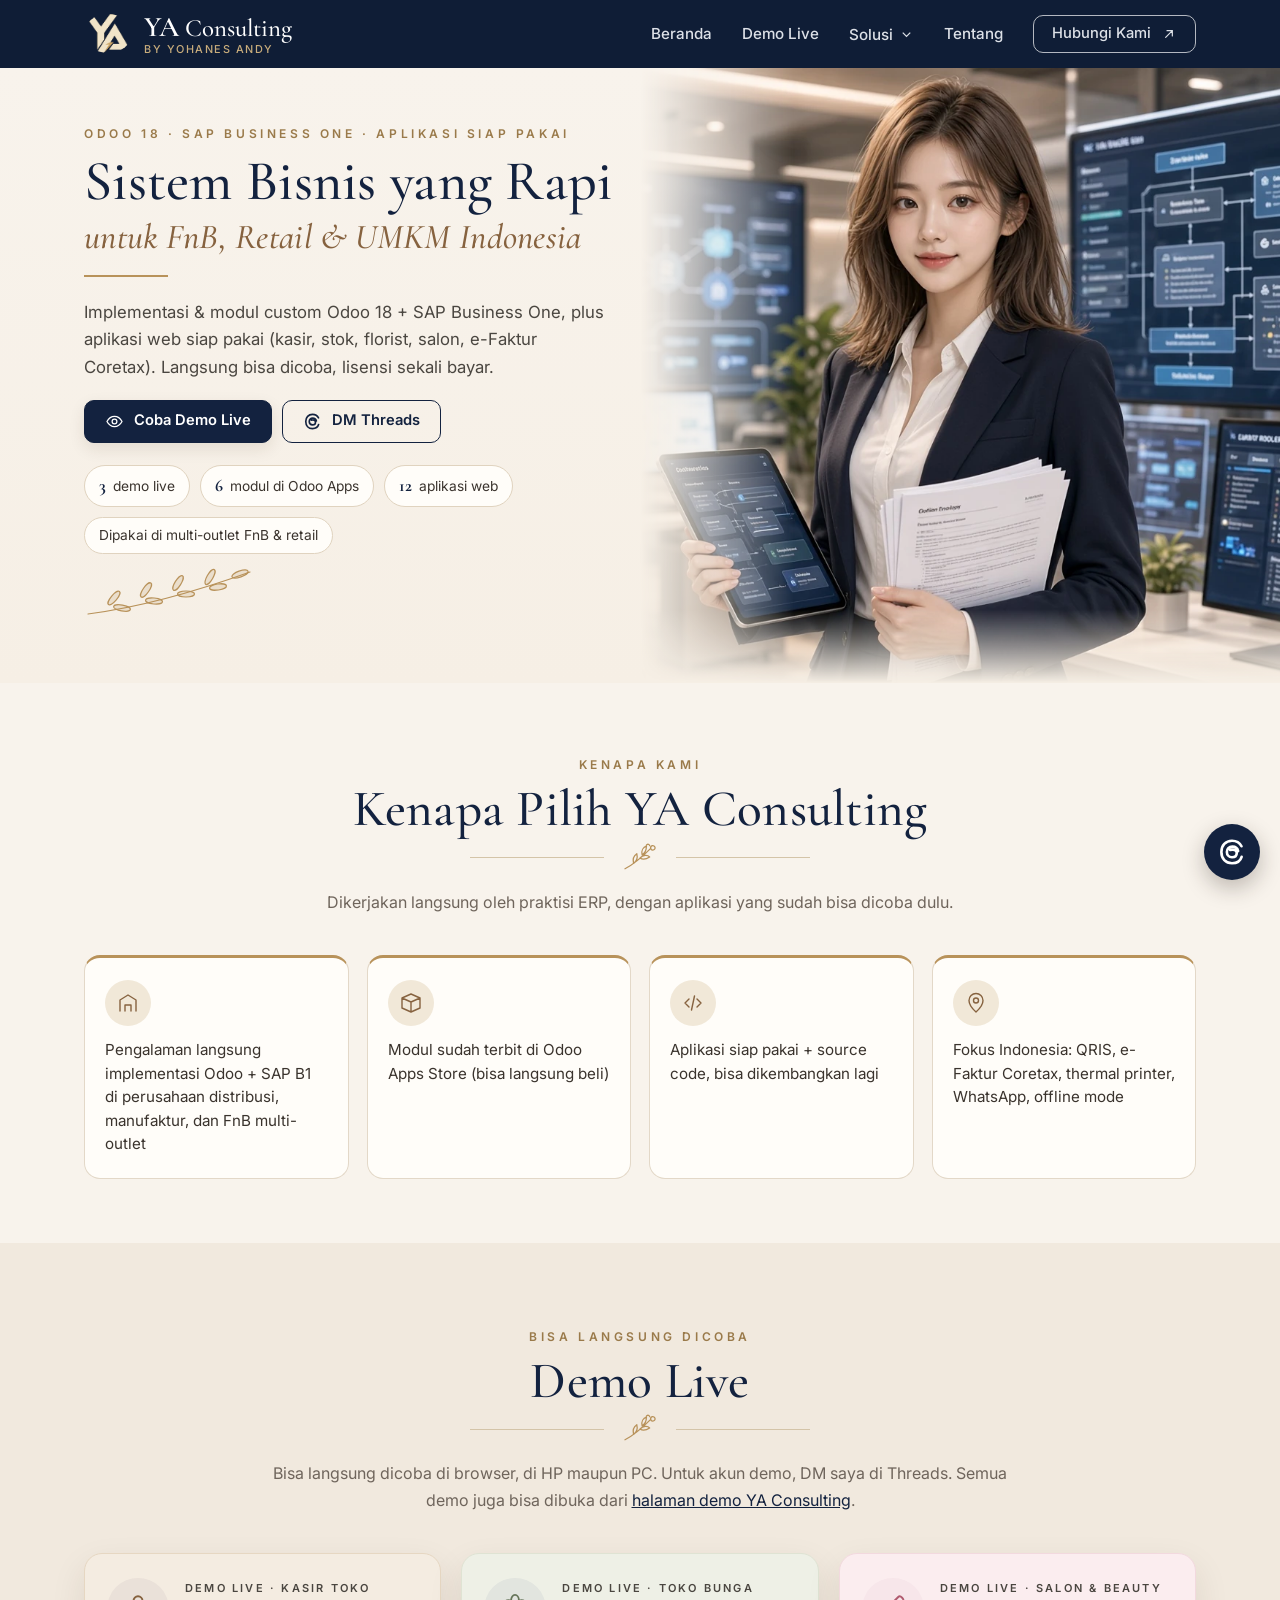
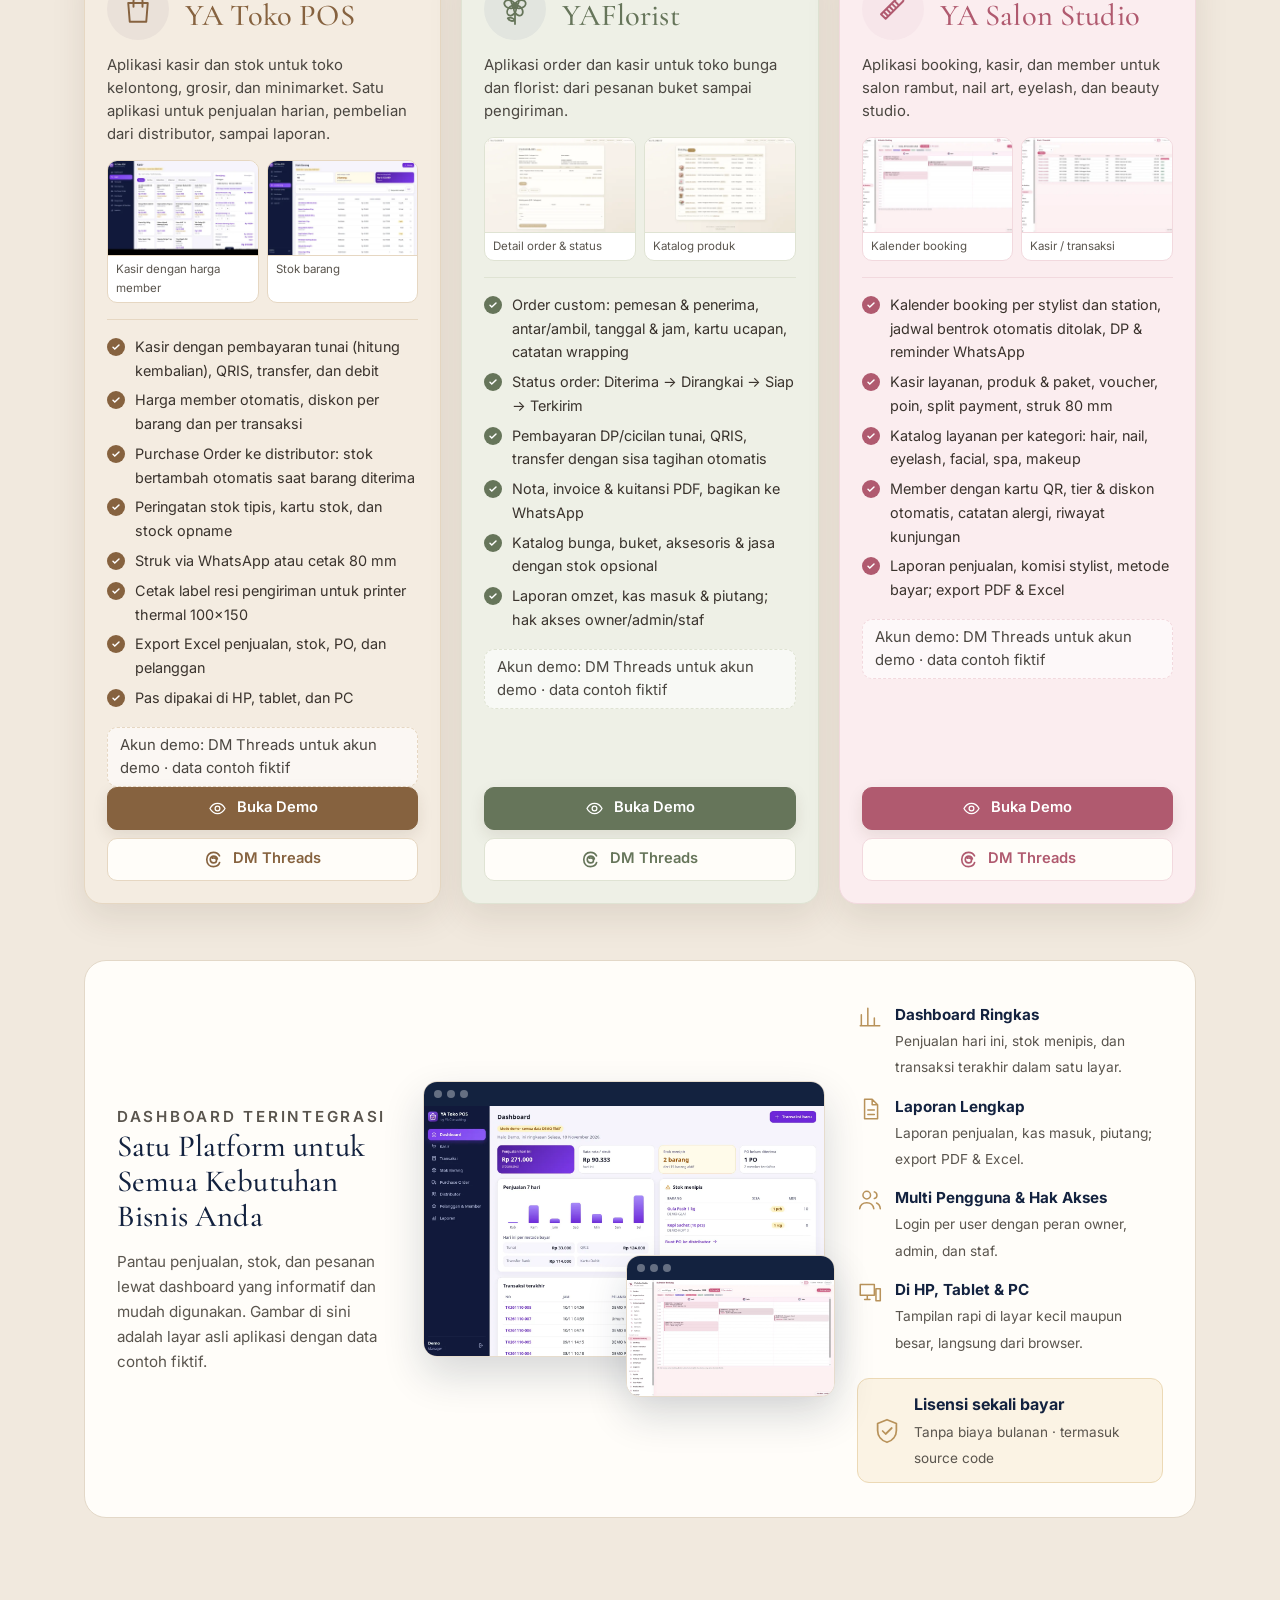
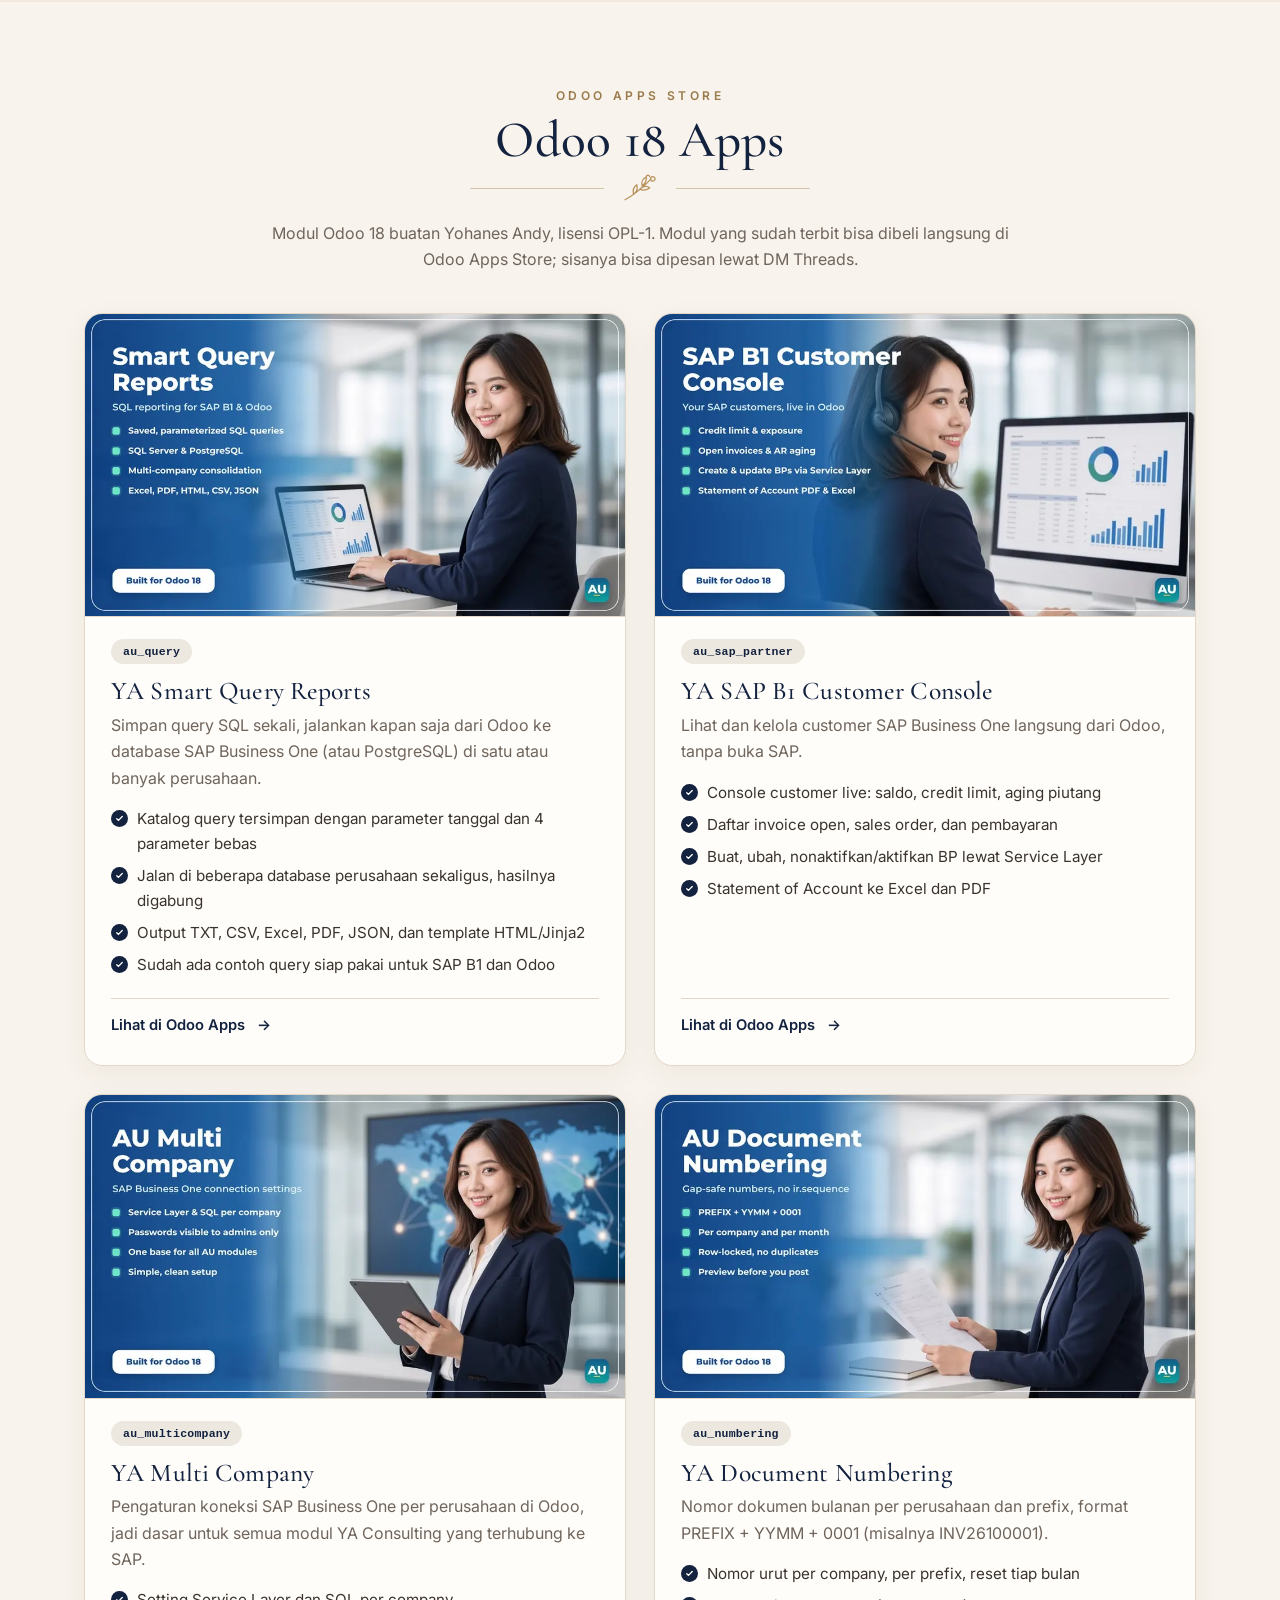
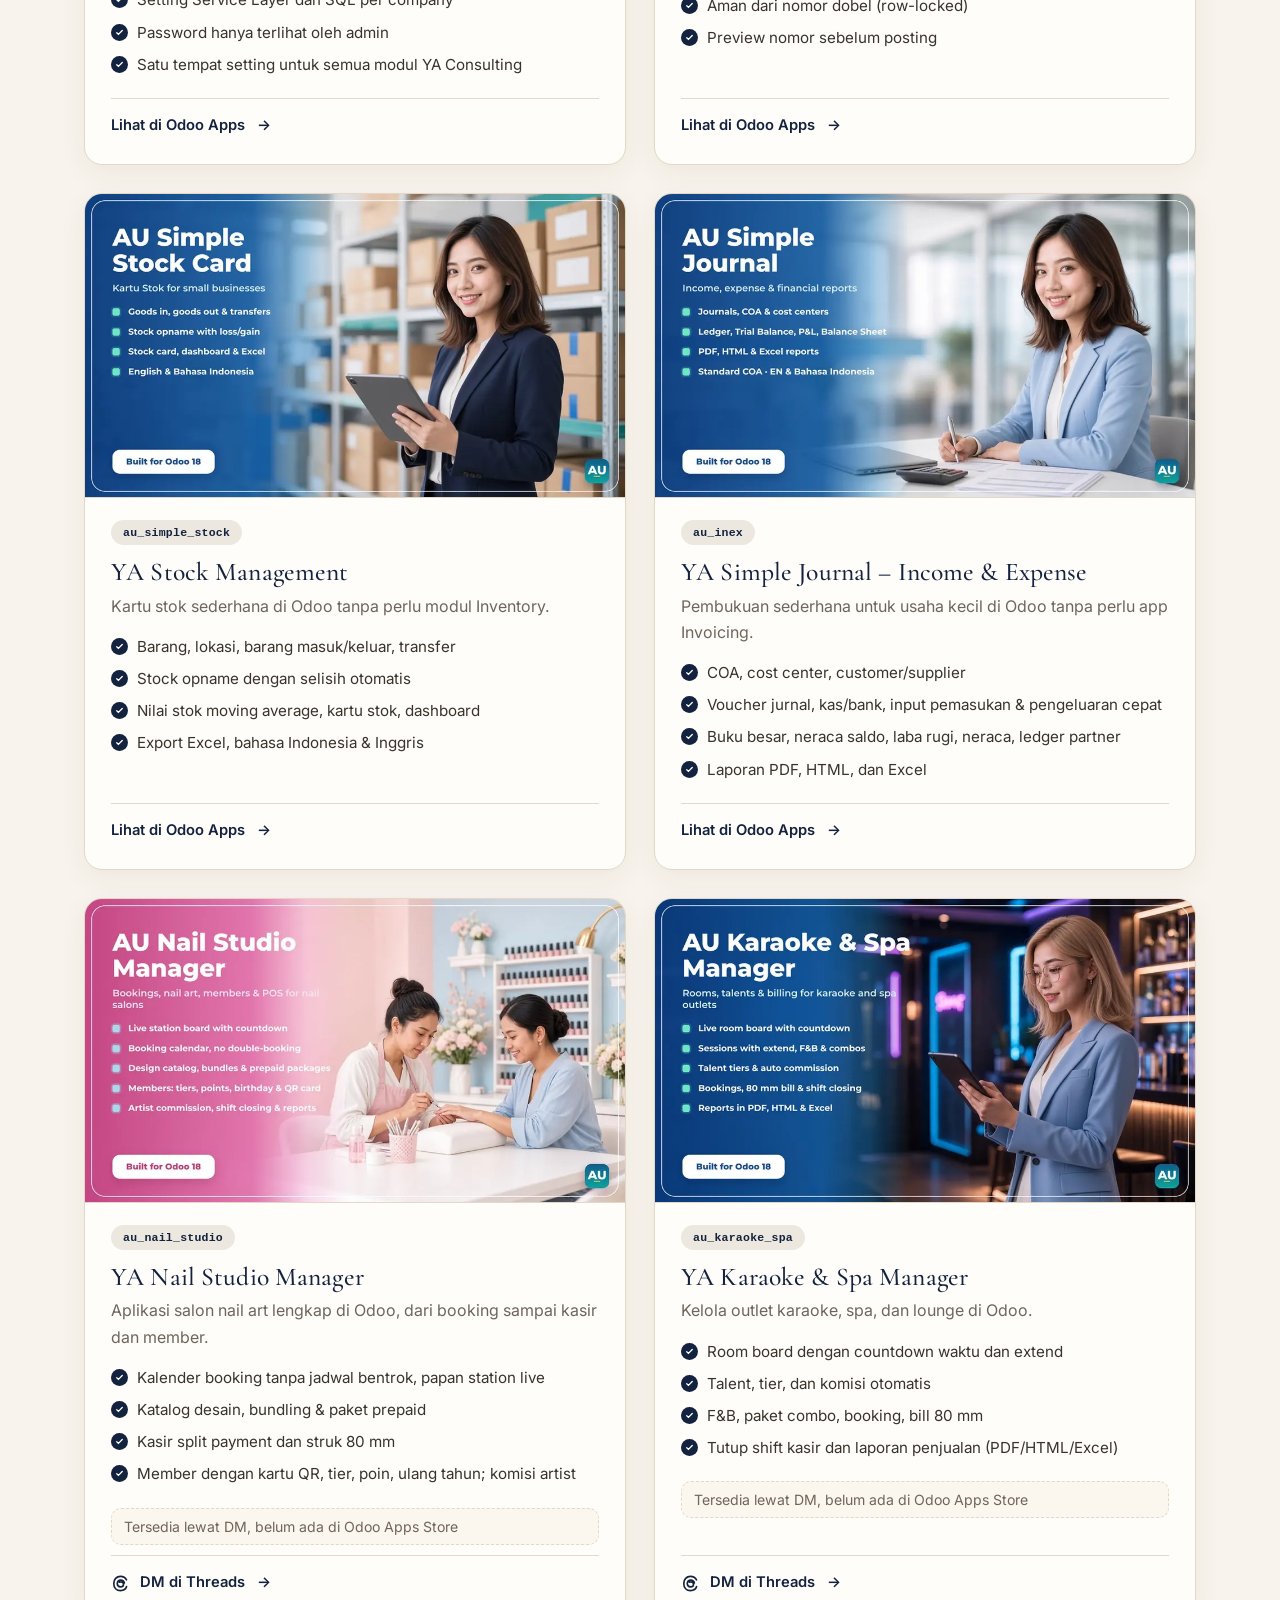
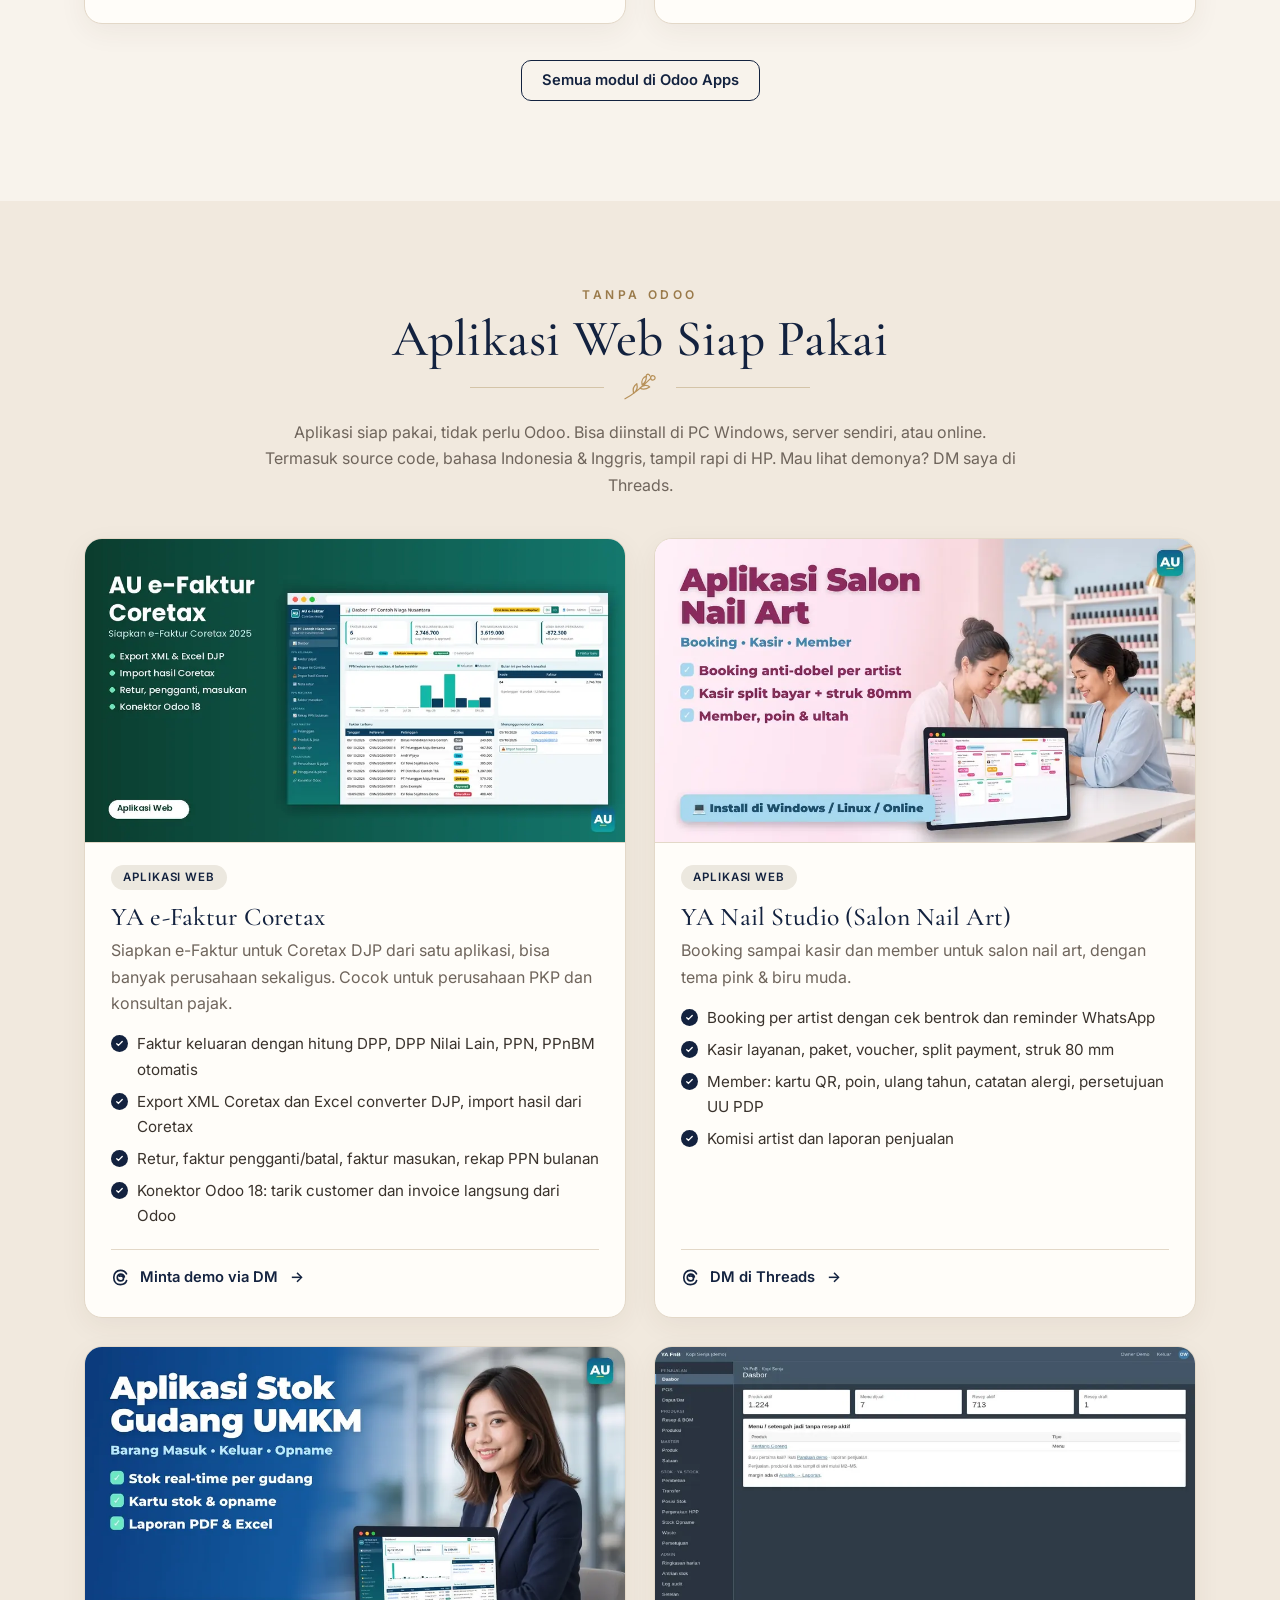
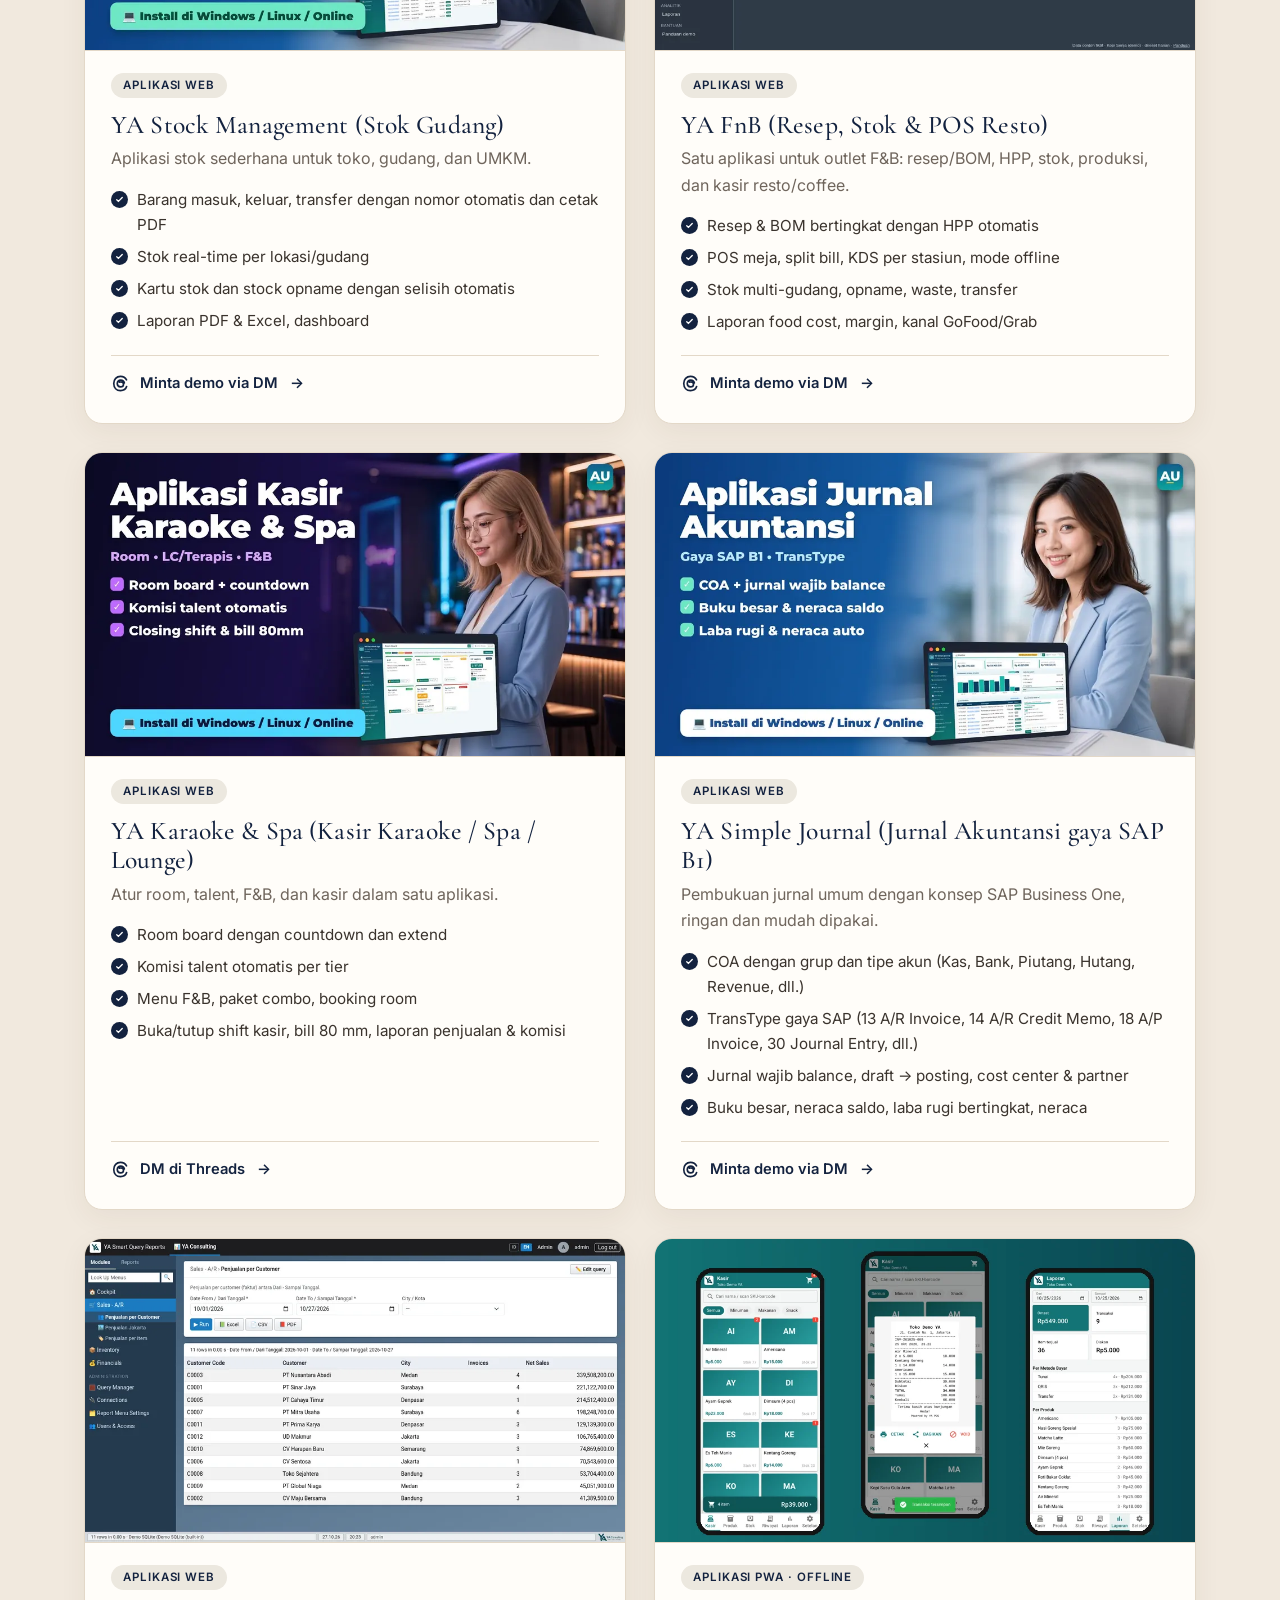
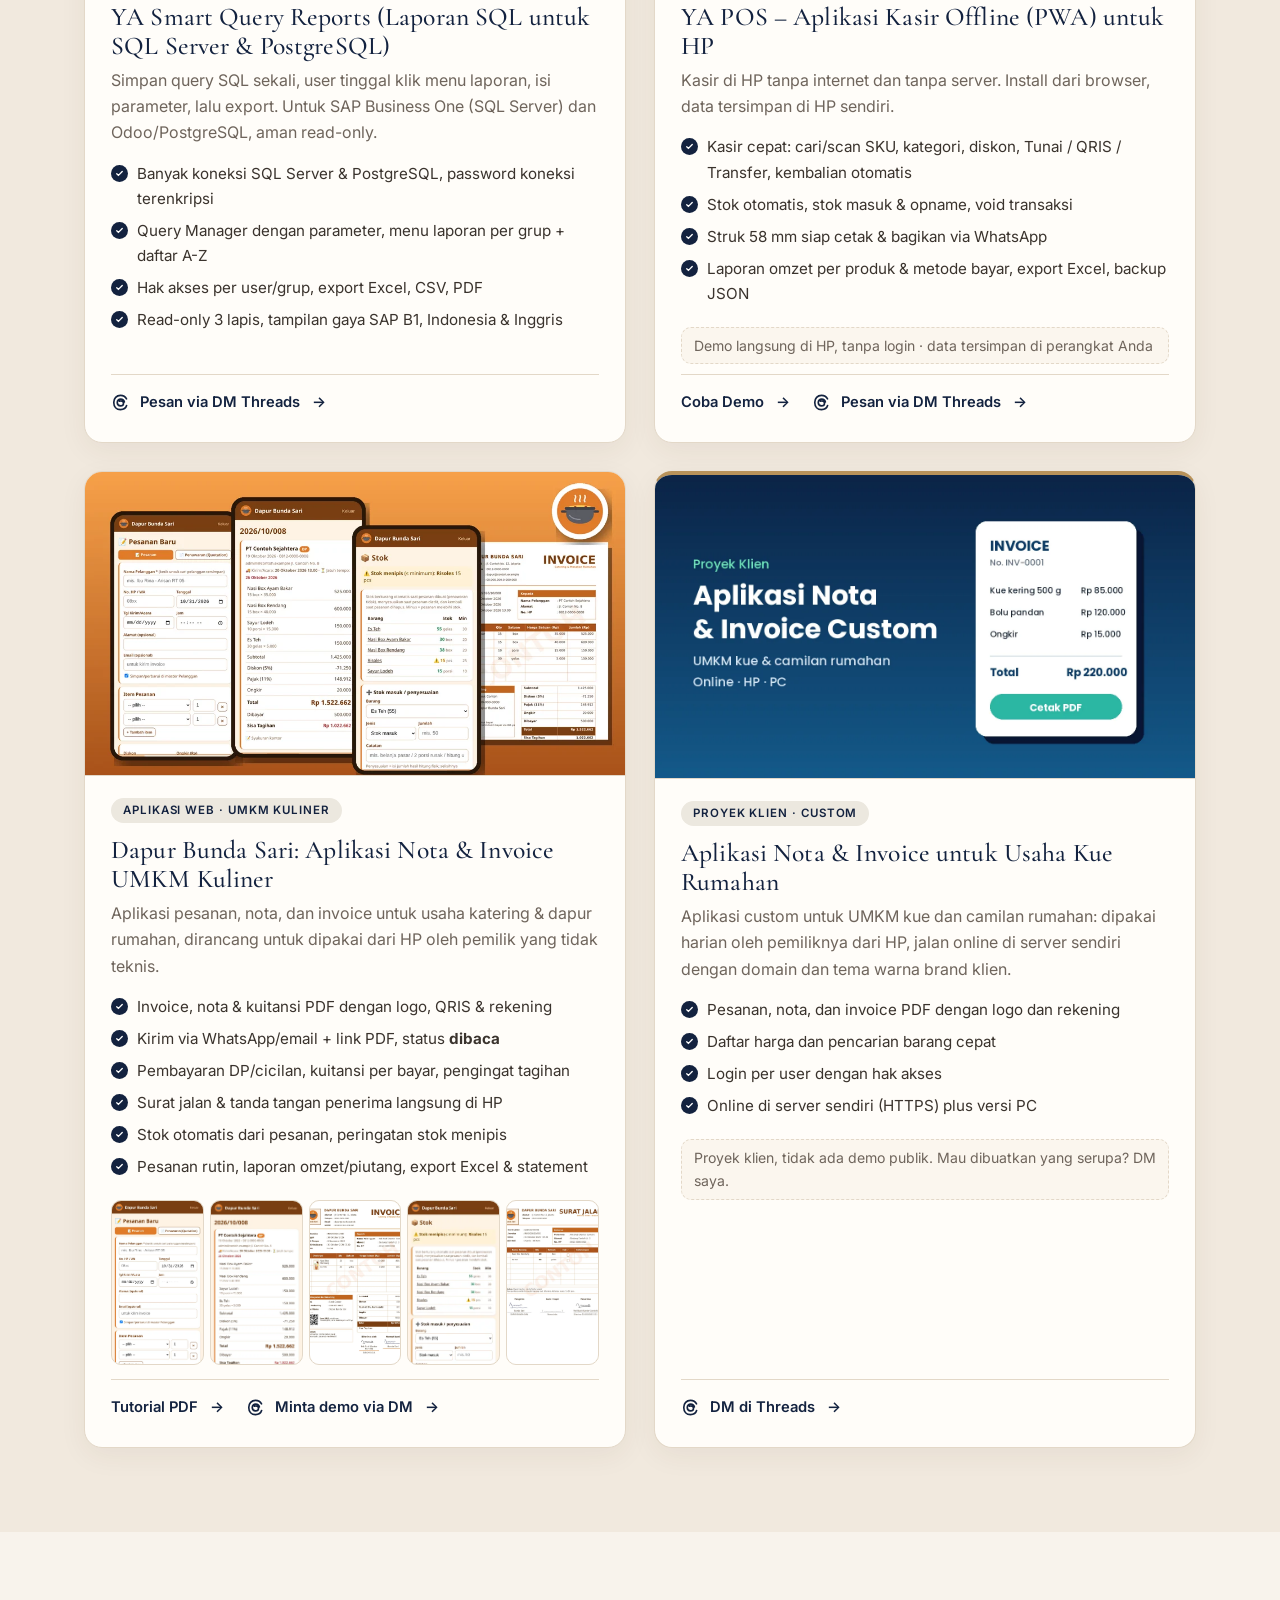
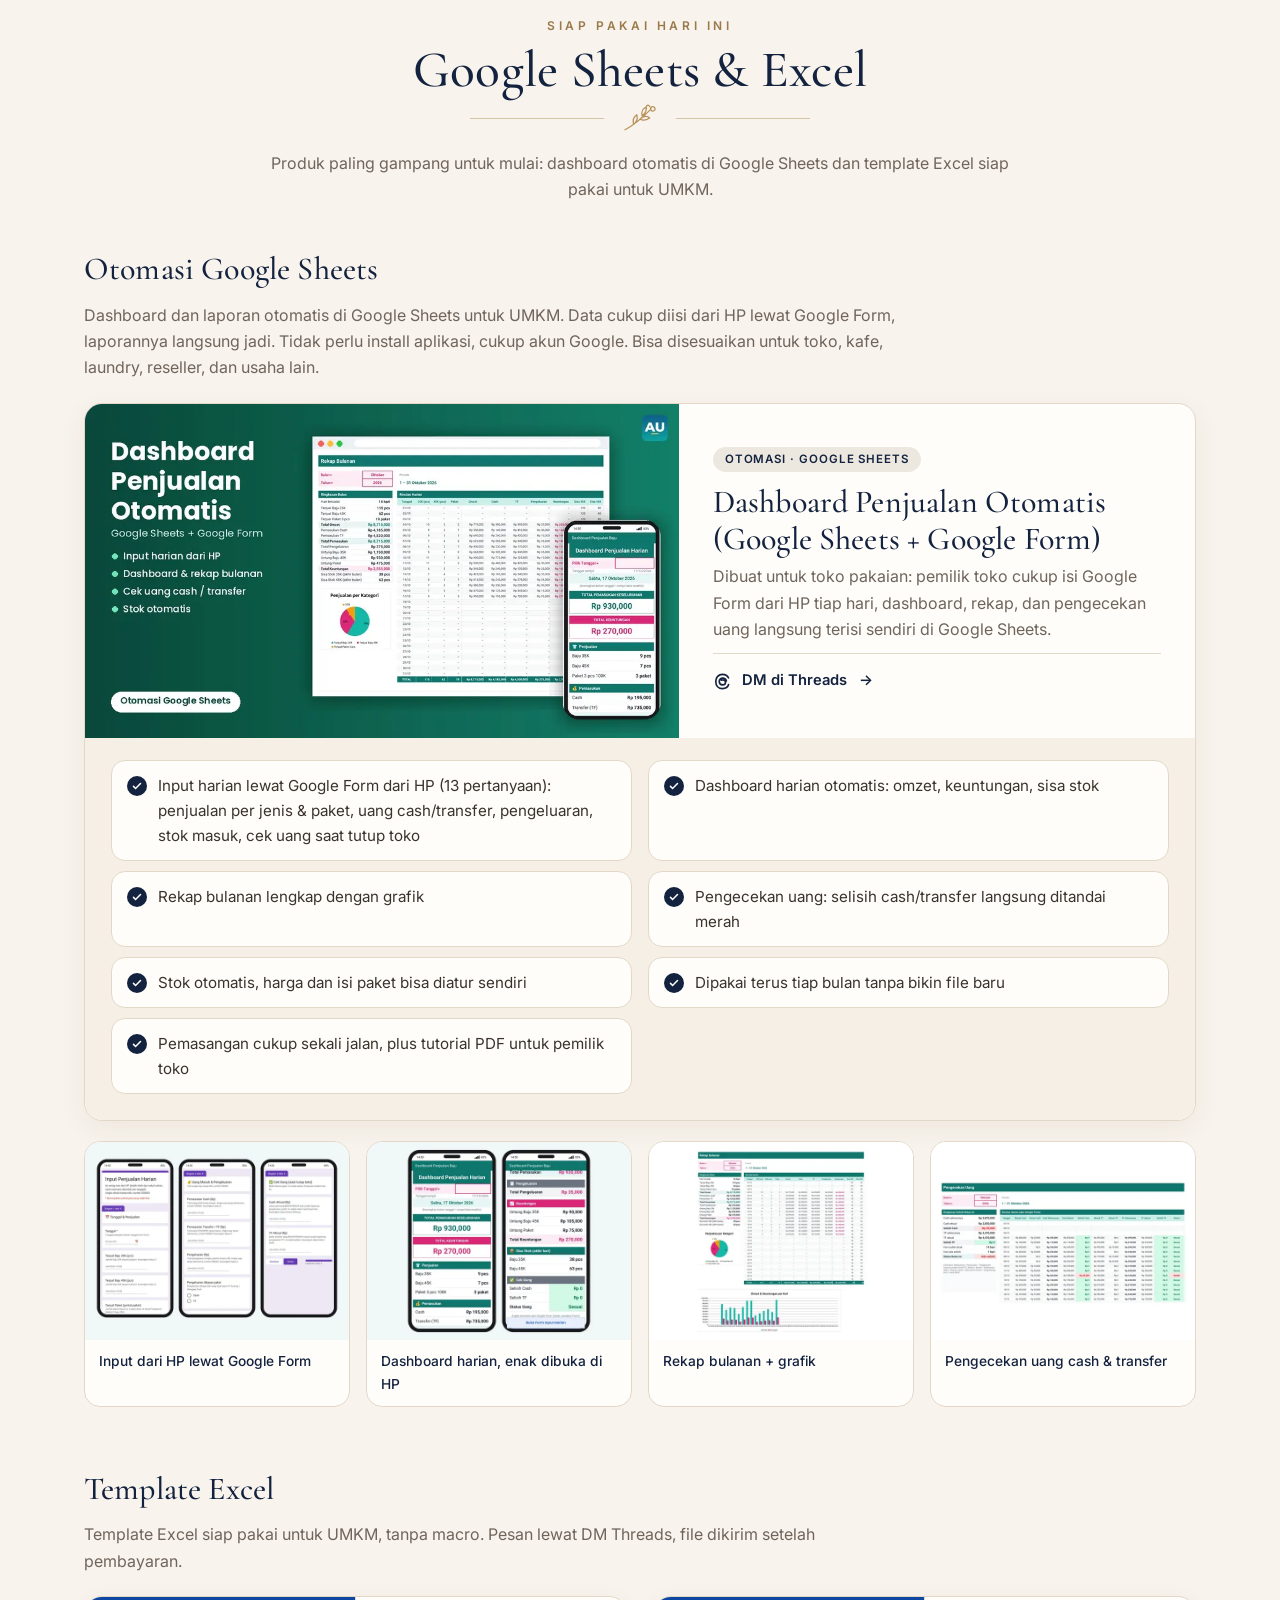
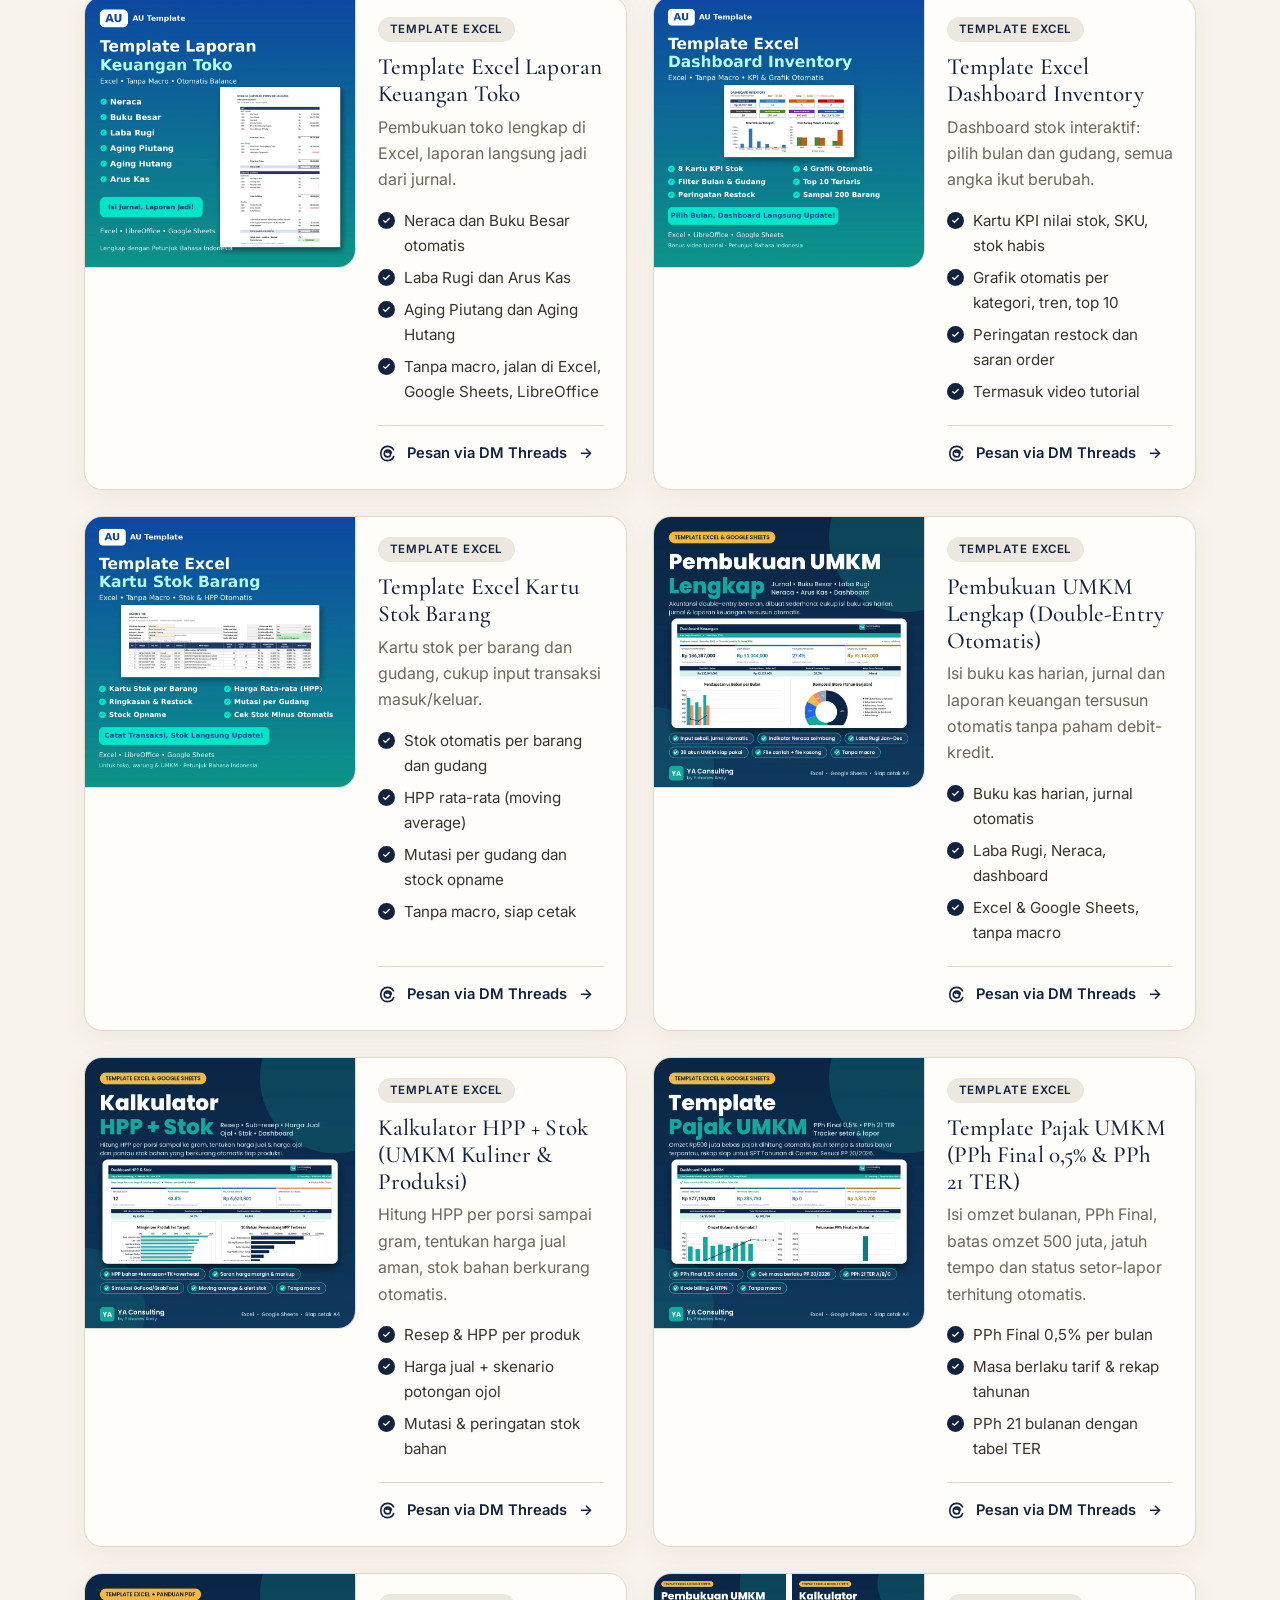
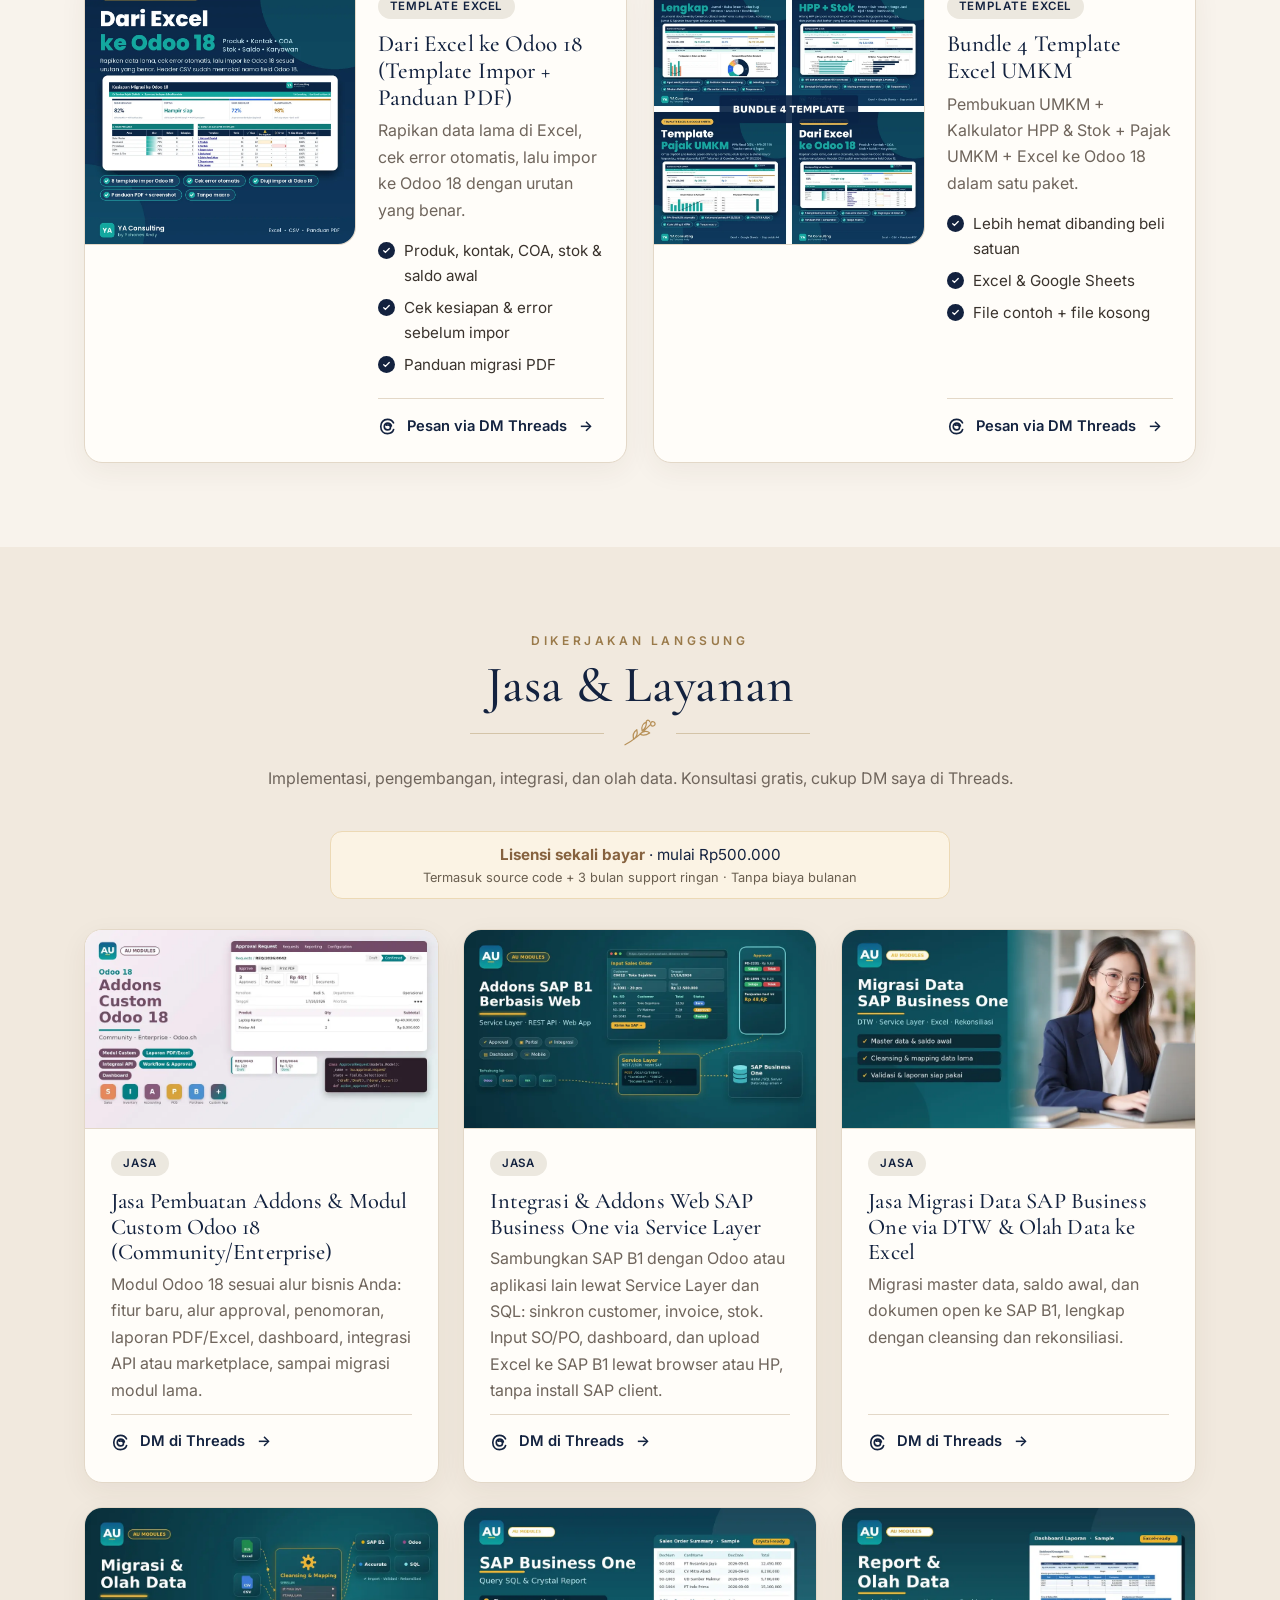
==== index.html @ 3d315ac7 "Hero: new Ara navy office photo; bump site.css/image cache version (Andy t725u)" ====
<!doctype html>
<html lang="id">
<head>
<meta charset="utf-8">
<meta name="viewport" content="width=device-width, initial-scale=1">
<title>Yohanes Andy — Odoo 18 &amp; SAP Business One | YA Consulting</title>
<meta name="description" content="Developer Odoo 18 + SAP B1 di Indonesia. Modul siap pakai di Odoo Apps, aplikasi kasir florist salon toko, e-Faktur Coretax, integrasi multi-outlet FnB.">
<meta name="theme-color" content="#0f1d36">
<link rel="canonical" href="https://yasoftware.trade/">
<link rel="icon" href="favicon.ico" sizes="any">
<link rel="icon" type="image/png" sizes="32x32" href="img/favicon-32.png">
<link rel="apple-touch-icon" href="img/apple-touch-icon.png">
<meta property="og:type" content="website">
<meta property="og:site_name" content="YA Consulting · by Yohanes Andy">
<meta property="og:locale" content="id_ID">
<meta property="og:title" content="Yohanes Andy — Odoo 18 &amp; SAP Business One | YA Consulting">
<meta property="og:description" content="Developer Odoo 18 + SAP B1 di Indonesia. Modul siap pakai di Odoo Apps, aplikasi kasir florist salon toko, e-Faktur Coretax, integrasi multi-outlet FnB.">
<meta property="og:url" content="https://yasoftware.trade/">
<meta property="og:image" content="https://yasoftware.trade/img/og.jpg">
<meta property="og:image:width" content="1200"><meta property="og:image:height" content="630">
<meta name="twitter:card" content="summary_large_image">
<meta name="twitter:image" content="https://yasoftware.trade/img/og.jpg">
<script type="application/ld+json">{"@context": "https://schema.org", "@type": "Organization", "name": "YA Consulting", "alternateName": "YA Consulting by Yohanes Andy", "url": "https://yasoftware.trade/", "logo": "https://yasoftware.trade/img/ya_logo.png", "image": "https://yasoftware.trade/img/og.jpg", "description": "Developer Odoo 18 + SAP B1 di Indonesia. Modul siap pakai di Odoo Apps, aplikasi kasir florist salon toko, e-Faktur Coretax, integrasi multi-outlet FnB.", "founder": {"@type": "Person", "name": "Yohanes Andy"}, "areaServed": {"@type": "Country", "name": "Indonesia"}, "knowsAbout": ["Odoo 18", "SAP Business One", "e-Faktur Coretax", "Aplikasi kasir"], "sameAs": ["https://www.threads.com/@yohanesandy.erp", "https://apps.odoo.com/apps/modules/browse?author=Andy%20Utomo&series=18.0"]}</script>
<link rel="preconnect" href="https://fonts.googleapis.com"><link rel="preconnect" href="https://fonts.gstatic.com" crossorigin>
<link href="https://fonts.googleapis.com/css2?family=Cormorant+Garamond:ital,wght@0,500;0,600;1,500&family=Inter:wght@400;500;600&display=swap" rel="stylesheet">
<link rel="stylesheet" href="site.css?v=20261111c">
</head>
<body class="t-navy">
<header class="nav" id="top"><div class="wrap navin">
<a class="brand" href="#top" aria-label="YA Consulting by Yohanes Andy"><img class="bmark" src="img/ya_mark_light.png?v=20261111c" srcset="img/ya_mark_light@2x.png?v=20261111c 2x" width="48" height="39" alt=""><span class="btext"><span class="bname"><b>YA</b> Consulting</span><small>by Yohanes Andy</small></span></a>
<button class="burger" aria-label="Menu" aria-expanded="false" onclick="var n=document.querySelector('.links');var o=n.classList.toggle('open');this.setAttribute('aria-expanded',o)"><span></span><span></span><span></span></button>
<nav class="links" onclick="if(event.target.tagName==='A'){this.classList.remove('open')}">
<a href="#top">Beranda</a><a href="#demo">Demo Live</a>
<div class="dd"><button class="ddbtn" type="button" aria-haspopup="true">Solusi <svg viewBox="0 0 24 24" fill="none" stroke="currentColor" stroke-width="2" aria-hidden="true"><path d="M6 9l6 6 6-6"/></svg></button><div class="ddmenu"><a href="#odoo">Odoo 18 Apps</a><a href="#aplikasi">Aplikasi Web</a><a href="#sheets">Google Sheets &amp; Excel</a><a href="#layanan">Jasa &amp; Layanan</a></div></div>
<a href="#tentang">Tentang</a>
<a class="btn btn-sm" href="#kontak">Hubungi Kami <svg viewBox="0 0 24 24" fill="none" stroke="currentColor" stroke-width="1.8" stroke-linecap="round" aria-hidden="true"><path d="M7 17 17 7 M9 7h8v8"/></svg></a></nav></div></header>
<main>
<section class="hero"><div class="wrap herogrid">
<div class="htxt"><p class="eyebrow">Odoo 18 · SAP Business One · Aplikasi Siap Pakai</p>
<h1>Sistem Bisnis yang Rapi<span>untuk FnB, Retail &amp; UMKM Indonesia</span></h1><span class="goldrule"></span>
<p class="lead">Implementasi &amp; modul custom Odoo 18 + SAP Business One, plus aplikasi web siap pakai (kasir, stok, florist, salon, e-Faktur Coretax). Langsung bisa dicoba, lisensi sekali bayar.</p>
<div class="btns hbtns"><a class="btn btn-navy" href="#demo"><svg viewBox="0 0 24 24" fill="none" stroke="currentColor" stroke-width="1.6" stroke-linecap="round" stroke-linejoin="round" aria-hidden="true"><path d="M2.5 12S6 5.5 12 5.5 21.5 12 21.5 12 18 18.5 12 18.5 2.5 12 2.5 12z M12 9a3 3 0 1 1 0 6 3 3 0 0 1 0-6z"/></svg>Coba Demo Live</a><a class="btn btn-outline" href="https://www.threads.com/@yohanesandy.erp" target="_blank" rel="noopener"><svg viewBox="0 0 24 24" aria-hidden="true" fill="none" stroke="currentColor" stroke-width="2.1" stroke-linecap="round"><path d="M16.9 11.3c-.5-2.4-2.2-3.6-4.6-3.6-2.8 0-4.4 1.9-4.4 4.3 0 2.3 1.6 4.2 4.1 4.2 2.3 0 3.8-1.4 3.8-3.4 0-2.5-2.5-3.1-5.3-2.5"/><path d="M19.6 7.4C18.2 4.6 15.5 3 12 3 6.9 3 3.5 6.6 3.5 12s3.4 9 8.5 9c3.8 0 6.8-1.9 7.7-5.1"/></svg>DM Threads</a></div>
<ul class="stats"><li><b>3</b> demo live</li><li><b>6</b> modul di Odoo Apps</li><li><b>12</b> aplikasi web</li><li>Dipakai di multi-outlet FnB &amp; retail</li></ul>
<svg class="leaf" viewBox="0 0 170 50" fill="none" stroke="currentColor" stroke-width="1.2" stroke-linecap="round" aria-hidden="true"><path d="M4 46C50 40 105 26 166 4"/><ellipse fill="currentColor" fill-opacity=".18" cx="30" cy="30" rx="8.5" ry="3" transform="rotate(-50 30 30)"/><ellipse fill="currentColor" fill-opacity=".18" cx="38" cy="40" rx="8.5" ry="3" transform="rotate(10 38 40)"/><ellipse fill="currentColor" fill-opacity=".18" cx="62" cy="22" rx="8.5" ry="3" transform="rotate(-55 62 22)"/><ellipse fill="currentColor" fill-opacity=".18" cx="70" cy="33" rx="8.5" ry="3" transform="rotate(5 70 33)"/><ellipse fill="currentColor" fill-opacity=".18" cx="94" cy="15" rx="8.5" ry="3" transform="rotate(-58 94 15)"/><ellipse fill="currentColor" fill-opacity=".18" cx="102" cy="26" rx="8.5" ry="3" transform="rotate(0 102 26)"/><ellipse fill="currentColor" fill-opacity=".18" cx="126" cy="9" rx="8.5" ry="3" transform="rotate(-60 126 9)"/><ellipse fill="currentColor" fill-opacity=".18" cx="134" cy="19" rx="8.5" ry="3" transform="rotate(-8 134 19)"/><ellipse fill="currentColor" fill-opacity=".18" cx="156" cy="6" rx="8.5" ry="3" transform="rotate(-20 156 6)"/></svg></div>
<div class="hphoto"><img src="img/hero_ara_navy.webp?v=20261111c" width="1042" height="842" fetchpriority="high" alt="Ara berblazer navy memegang tablet dan dokumen, dengan layar dashboard di kantor"></div>
</div></section>
<section id="kenapa" class="sec why2"><div class="wrap"><header class="shead"><p class="eyebrow">Kenapa Kami</p><h2>Kenapa Pilih YA Consulting</h2><div class="divider" aria-hidden="true"><svg viewBox="0 0 40 28" fill="none" stroke="currentColor" stroke-width="1.2" stroke-linecap="round" stroke-linejoin="round"><path d="M6 24C14 20 22 13 30 5 M14 19c-1-4 0-7 3-9 1 4 0 7-3 9z M20 14c3-3 7-3 9-1-3 2-6 3-9 1z M22 11c-1-4 1-7 4-8 0 4-1 6-4 8z M30 5a2 2 0 1 1 4-1 2 2 0 0 1-4 1z M26 3.5a1.6 1.6 0 1 1 3-1"/></svg></div><p class="intro">Dikerjakan langsung oleh praktisi ERP, dengan aplikasi yang sudah bisa dicoba dulu.</p></header><ul class="wgrid"><li><span class="wicon"><svg viewBox="0 0 24 24" fill="none" stroke="currentColor" stroke-width="1.4" stroke-linecap="round" stroke-linejoin="round" aria-hidden="true"><path d="M4 20V9l8-5 8 5v11 M9 20v-6h6v6"/></svg></span><p>Pengalaman langsung implementasi Odoo + SAP B1 di perusahaan distribusi, manufaktur, dan FnB multi-outlet</p></li><li><span class="wicon"><svg viewBox="0 0 24 24" fill="none" stroke="currentColor" stroke-width="1.4" stroke-linecap="round" stroke-linejoin="round" aria-hidden="true"><path d="M3 7l9-4 9 4-9 4z M3 7v10l9 4 9-4V7 M12 11v10"/></svg></span><p>Modul sudah terbit di Odoo Apps Store (bisa langsung beli)</p></li><li><span class="wicon"><svg viewBox="0 0 24 24" fill="none" stroke="currentColor" stroke-width="1.4" stroke-linecap="round" stroke-linejoin="round" aria-hidden="true"><path d="M8 8l-4 4 4 4 M16 8l4 4-4 4 M13.5 5l-3 14"/></svg></span><p>Aplikasi siap pakai + source code, bisa dikembangkan lagi</p></li><li><span class="wicon"><svg viewBox="0 0 24 24" fill="none" stroke="currentColor" stroke-width="1.4" stroke-linecap="round" stroke-linejoin="round" aria-hidden="true"><path d="M12 21s-7-6.2-7-11.5A7 7 0 0 1 19 9.5C19 14.8 12 21 12 21z M12 12a2.5 2.5 0 1 0 0-5 2.5 2.5 0 0 0 0 5z"/></svg></span><p>Fokus Indonesia: QRIS, e-Faktur Coretax, thermal printer, WhatsApp, offline mode</p></li></ul></div></section>
<section id="demo" class="sec alt"><div class="wrap"><header class="shead"><p class="eyebrow">Bisa Langsung Dicoba</p><h2>Demo Live</h2><div class="divider" aria-hidden="true"><svg viewBox="0 0 40 28" fill="none" stroke="currentColor" stroke-width="1.2" stroke-linecap="round" stroke-linejoin="round"><path d="M6 24C14 20 22 13 30 5 M14 19c-1-4 0-7 3-9 1 4 0 7-3 9z M20 14c3-3 7-3 9-1-3 2-6 3-9 1z M22 11c-1-4 1-7 4-8 0 4-1 6-4 8z M30 5a2 2 0 1 1 4-1 2 2 0 0 1-4 1z M26 3.5a1.6 1.6 0 1 1 3-1"/></svg></div><p class="intro">Bisa langsung dicoba di browser, di HP maupun PC. Untuk akun demo, DM saya di Threads. Semua demo juga bisa dibuka dari <a href="https://scrnod.pythonanywhere.com/" target="_blank" rel="noopener">halaman demo YA Consulting</a>.</p></header>
<div class="sols"><article class="sol toko" id="d-toko"><div class="solhead"><span class="sbadge"><svg viewBox="0 0 24 24" fill="none" stroke="currentColor" stroke-width="1.3" stroke-linecap="round" stroke-linejoin="round"><path d="M5.5 8h13l-1 12.5h-11z M9 10.5V6.5a3 3 0 0 1 6 0v4"/></svg></span><div><p class="kicker">Demo Live · Kasir Toko</p><h3>YA Toko POS</h3></div></div><p class="sdesc">Aplikasi kasir dan stok untuk toko kelontong, grosir, dan minimarket. Satu aplikasi untuk penjualan harian, pembelian dari distributor, sampai laporan.</p>
<div class="sshots"><a href="img/toko_kasir.webp" target="_blank" rel="noopener"><img src="img/toko_kasir_t.webp" width="640" height="400" loading="lazy" alt="YA Toko POS: Kasir dengan harga member (data demo)"><span>Kasir dengan harga member</span></a><a href="img/toko_stok.webp" target="_blank" rel="noopener"><img src="img/toko_stok_t.webp" width="640" height="400" loading="lazy" alt="YA Toko POS: Stok barang (data demo)"><span>Stok barang</span></a></div><span class="solrule"></span><ul class="tick"><li>Kasir dengan pembayaran tunai (hitung kembalian), QRIS, transfer, dan debit</li><li>Harga member otomatis, diskon per barang dan per transaksi</li><li>Purchase Order ke distributor: stok bertambah otomatis saat barang diterima</li><li>Peringatan stok tipis, kartu stok, dan stock opname</li><li>Struk via WhatsApp atau cetak 80 mm</li><li>Cetak label resi pengiriman untuk printer thermal 100×150</li><li>Export Excel penjualan, stok, PO, dan pelanggan</li><li>Pas dipakai di HP, tablet, dan PC</li></ul><p class="demo">Akun demo: DM Threads untuk akun demo · data contoh fiktif</p>
<div class="sbtns"><a class="btn btn-demo" href="https://scrnod.pythonanywhere.com/toko/" target="_blank" rel="noopener"><svg viewBox="0 0 24 24" fill="none" stroke="currentColor" stroke-width="1.6" stroke-linecap="round" stroke-linejoin="round" aria-hidden="true"><path d="M2.5 12S6 5.5 12 5.5 21.5 12 21.5 12 18 18.5 12 18.5 2.5 12 2.5 12z M12 9a3 3 0 1 1 0 6 3 3 0 0 1 0-6z"/></svg>Buka Demo</a><a class="btn btn-th" href="https://www.threads.com/@yohanesandy.erp" target="_blank" rel="noopener"><svg viewBox="0 0 24 24" aria-hidden="true" fill="none" stroke="currentColor" stroke-width="2.1" stroke-linecap="round"><path d="M16.9 11.3c-.5-2.4-2.2-3.6-4.6-3.6-2.8 0-4.4 1.9-4.4 4.3 0 2.3 1.6 4.2 4.1 4.2 2.3 0 3.8-1.4 3.8-3.4 0-2.5-2.5-3.1-5.3-2.5"/><path d="M19.6 7.4C18.2 4.6 15.5 3 12 3 6.9 3 3.5 6.6 3.5 12s3.4 9 8.5 9c3.8 0 6.8-1.9 7.7-5.1"/></svg>DM Threads</a></div></article><article class="sol florist" id="d-florist"><div class="solhead"><span class="sbadge"><svg viewBox="0 0 24 24" fill="none" stroke="currentColor" stroke-width="1.2" stroke-linecap="round" stroke-linejoin="round"><ellipse cx="12" cy="6.2" rx="2.6" ry="3.6" transform="rotate(0 12 10)"/><ellipse cx="12" cy="6.2" rx="2.6" ry="3.6" transform="rotate(72 12 10)"/><ellipse cx="12" cy="6.2" rx="2.6" ry="3.6" transform="rotate(144 12 10)"/><ellipse cx="12" cy="6.2" rx="2.6" ry="3.6" transform="rotate(216 12 10)"/><ellipse cx="12" cy="6.2" rx="2.6" ry="3.6" transform="rotate(288 12 10)"/><circle cx="12" cy="10" r="1.7"/><path d="M12 14.5V22 M12 19.5c-1.6-1.8-3.6-2-4.8-1.3 1 1.7 3 2.1 4.8 1.3z"/></svg></span><div><p class="kicker">Demo Live · Toko Bunga</p><h3>YAFlorist</h3></div></div><p class="sdesc">Aplikasi order dan kasir untuk toko bunga dan florist: dari pesanan buket sampai pengiriman.</p>
<div class="sshots"><a href="img/florist_order.webp" target="_blank" rel="noopener"><img src="img/florist_order_t.webp" width="640" height="400" loading="lazy" alt="YAFlorist: Detail order &amp; status (data demo)"><span>Detail order &amp; status</span></a><a href="img/florist_katalog.webp" target="_blank" rel="noopener"><img src="img/florist_katalog_t.webp" width="640" height="400" loading="lazy" alt="YAFlorist: Katalog produk (data demo)"><span>Katalog produk</span></a></div><span class="solrule"></span><ul class="tick"><li>Order custom: pemesan &amp; penerima, antar/ambil, tanggal &amp; jam, kartu ucapan, catatan wrapping</li><li>Status order: Diterima → Dirangkai → Siap → Terkirim</li><li>Pembayaran DP/cicilan tunai, QRIS, transfer dengan sisa tagihan otomatis</li><li>Nota, invoice &amp; kuitansi PDF, bagikan ke WhatsApp</li><li>Katalog bunga, buket, aksesoris &amp; jasa dengan stok opsional</li><li>Laporan omzet, kas masuk &amp; piutang; hak akses owner/admin/staf</li></ul><p class="demo">Akun demo: DM Threads untuk akun demo · data contoh fiktif</p>
<div class="sbtns"><a class="btn btn-demo" href="https://scrnod.pythonanywhere.com/florist/" target="_blank" rel="noopener"><svg viewBox="0 0 24 24" fill="none" stroke="currentColor" stroke-width="1.6" stroke-linecap="round" stroke-linejoin="round" aria-hidden="true"><path d="M2.5 12S6 5.5 12 5.5 21.5 12 21.5 12 18 18.5 12 18.5 2.5 12 2.5 12z M12 9a3 3 0 1 1 0 6 3 3 0 0 1 0-6z"/></svg>Buka Demo</a><a class="btn btn-th" href="https://www.threads.com/@yohanesandy.erp" target="_blank" rel="noopener"><svg viewBox="0 0 24 24" aria-hidden="true" fill="none" stroke="currentColor" stroke-width="2.1" stroke-linecap="round"><path d="M16.9 11.3c-.5-2.4-2.2-3.6-4.6-3.6-2.8 0-4.4 1.9-4.4 4.3 0 2.3 1.6 4.2 4.1 4.2 2.3 0 3.8-1.4 3.8-3.4 0-2.5-2.5-3.1-5.3-2.5"/><path d="M19.6 7.4C18.2 4.6 15.5 3 12 3 6.9 3 3.5 6.6 3.5 12s3.4 9 8.5 9c3.8 0 6.8-1.9 7.7-5.1"/></svg>DM Threads</a></div></article><article class="sol salon" id="d-salon"><div class="solhead"><span class="sbadge"><svg viewBox="0 0 24 24" fill="none" stroke="currentColor" stroke-width="1.3" stroke-linecap="round" stroke-linejoin="round"><path d="M4 15.5 15.5 4c1.4-1.4 4.5 1.6 3.1 3L7.1 18.5z M7.6 12l2.2 2.2 M9.4 10.2l2.2 2.2 M11.2 8.4l2.2 2.2 M13 6.6l2.2 2.2 M5.8 13.8 8 16"/></svg></span><div><p class="kicker">Demo Live · Salon &amp; Beauty</p><h3>YA Salon Studio</h3></div></div><p class="sdesc">Aplikasi booking, kasir, dan member untuk salon rambut, nail art, eyelash, dan beauty studio.</p>
<div class="sshots"><a href="img/salon_kalender.webp" target="_blank" rel="noopener"><img src="img/salon_kalender_t.webp" width="640" height="400" loading="lazy" alt="YA Salon Studio: Kalender booking (data demo)"><span>Kalender booking</span></a><a href="img/salon_kasir.webp" target="_blank" rel="noopener"><img src="img/salon_kasir_t.webp" width="640" height="400" loading="lazy" alt="YA Salon Studio: Kasir / transaksi (data demo)"><span>Kasir / transaksi</span></a></div><span class="solrule"></span><ul class="tick"><li>Kalender booking per stylist dan station, jadwal bentrok otomatis ditolak, DP &amp; reminder WhatsApp</li><li>Kasir layanan, produk &amp; paket, voucher, poin, split payment, struk 80 mm</li><li>Katalog layanan per kategori: hair, nail, eyelash, facial, spa, makeup</li><li>Member dengan kartu QR, tier &amp; diskon otomatis, catatan alergi, riwayat kunjungan</li><li>Laporan penjualan, komisi stylist, metode bayar; export PDF &amp; Excel</li></ul><p class="demo">Akun demo: DM Threads untuk akun demo · data contoh fiktif</p>
<div class="sbtns"><a class="btn btn-demo" href="https://scrnod.pythonanywhere.com/salon/" target="_blank" rel="noopener"><svg viewBox="0 0 24 24" fill="none" stroke="currentColor" stroke-width="1.6" stroke-linecap="round" stroke-linejoin="round" aria-hidden="true"><path d="M2.5 12S6 5.5 12 5.5 21.5 12 21.5 12 18 18.5 12 18.5 2.5 12 2.5 12z M12 9a3 3 0 1 1 0 6 3 3 0 0 1 0-6z"/></svg>Buka Demo</a><a class="btn btn-th" href="https://www.threads.com/@yohanesandy.erp" target="_blank" rel="noopener"><svg viewBox="0 0 24 24" aria-hidden="true" fill="none" stroke="currentColor" stroke-width="2.1" stroke-linecap="round"><path d="M16.9 11.3c-.5-2.4-2.2-3.6-4.6-3.6-2.8 0-4.4 1.9-4.4 4.3 0 2.3 1.6 4.2 4.1 4.2 2.3 0 3.8-1.4 3.8-3.4 0-2.5-2.5-3.1-5.3-2.5"/><path d="M19.6 7.4C18.2 4.6 15.5 3 12 3 6.9 3 3.5 6.6 3.5 12s3.4 9 8.5 9c3.8 0 6.8-1.9 7.7-5.1"/></svg>DM Threads</a></div></article></div>
<div class="fitur fgrid" id="fitur">
<div class="ftxt"><p class="kick">Dashboard Terintegrasi</p><h3 class="fh">Satu Platform untuk Semua Kebutuhan Bisnis Anda</h3><p>Pantau penjualan, stok, dan pesanan lewat dashboard yang informatif dan mudah digunakan. Gambar di sini adalah layar asli aplikasi dengan data contoh fiktif.</p></div>
<div class="fshots"><figure class="win w1"><span class="wbar"><i></i><i></i><i></i></span><img src="img/toko_dashboard.webp" width="1440" height="900" loading="lazy" alt="Dashboard YA Toko POS (data demo)"></figure><figure class="win w2"><span class="wbar"><i></i><i></i><i></i></span><img src="img/salon_kalender.webp" width="1440" height="804" loading="lazy" alt="Kalender booking YA Salon Studio (data demo)"></figure></div>
<div class="fside"><ul class="feats"><li><svg viewBox="0 0 24 24" fill="none" stroke="currentColor" stroke-width="1.4" stroke-linecap="round" stroke-linejoin="round" aria-hidden="true"><path d="M4 20V10 M10 20V4 M16 20v-7 M21 20H3"/></svg><div><b>Dashboard Ringkas</b><span>Penjualan hari ini, stok menipis, dan transaksi terakhir dalam satu layar.</span></div></li><li><svg viewBox="0 0 24 24" fill="none" stroke="currentColor" stroke-width="1.4" stroke-linecap="round" stroke-linejoin="round" aria-hidden="true"><path d="M7 3h7l5 5v13H7z M14 3v5h5 M10 13h6 M10 17h6"/></svg><div><b>Laporan Lengkap</b><span>Laporan penjualan, kas masuk, piutang; export PDF &amp; Excel.</span></div></li><li><svg viewBox="0 0 24 24" fill="none" stroke="currentColor" stroke-width="1.4" stroke-linecap="round" stroke-linejoin="round" aria-hidden="true"><path d="M9 11a3.5 3.5 0 1 0 0-7 3.5 3.5 0 0 0 0 7z M2.5 20c.6-3.6 3.2-5.5 6.5-5.5s5.9 1.9 6.5 5.5 M16 4.5a3.2 3.2 0 0 1 0 6.2 M18 14.8c2 .8 3.2 2.5 3.5 5.2"/></svg><div><b>Multi Pengguna &amp; Hak Akses</b><span>Login per user dengan peran owner, admin, dan staf.</span></div></li><li><svg viewBox="0 0 24 24" fill="none" stroke="currentColor" stroke-width="1.4" stroke-linecap="round" stroke-linejoin="round" aria-hidden="true"><path d="M3 5h13v10H3z M7 19h5 M9.5 15v4 M17.5 9h4v11h-4z"/></svg><div><b>Di HP, Tablet &amp; PC</b><span>Tampilan rapi di layar kecil maupun besar, langsung dari browser.</span></div></li></ul>
<div class="licbox"><svg viewBox="0 0 24 24" fill="none" stroke="currentColor" stroke-width="1.4" stroke-linecap="round" stroke-linejoin="round" aria-hidden="true"><path d="M12 3l7.5 3v5.5c0 4.6-3.2 8.2-7.5 9.5-4.3-1.3-7.5-4.9-7.5-9.5V6z M8.5 12l2.4 2.4L15.8 9.6"/></svg><div><b>Lisensi sekali bayar</b><span>Tanpa biaya bulanan · termasuk source code</span></div></div></div></div></div></section>
<section id="odoo" class="sec"><div class="wrap"><header class="shead"><p class="eyebrow">Odoo Apps Store</p><h2>Odoo 18 Apps</h2><div class="divider" aria-hidden="true"><svg viewBox="0 0 40 28" fill="none" stroke="currentColor" stroke-width="1.2" stroke-linecap="round" stroke-linejoin="round"><path d="M6 24C14 20 22 13 30 5 M14 19c-1-4 0-7 3-9 1 4 0 7-3 9z M20 14c3-3 7-3 9-1-3 2-6 3-9 1z M22 11c-1-4 1-7 4-8 0 4-1 6-4 8z M30 5a2 2 0 1 1 4-1 2 2 0 0 1-4 1z M26 3.5a1.6 1.6 0 1 1 3-1"/></svg></div><p class="intro">Modul Odoo 18 buatan Yohanes Andy, lisensi OPL-1. Modul yang sudah terbit bisa dibeli langsung di Odoo Apps Store; sisanya bisa dipesan lewat DM Threads.</p></header><div class="grid"><article class="card"><img src="img/odoo_au_query.webp" width="960" height="540" loading="lazy" alt="YA Smart Query Reports">
<div class="cb"><span class="tag">au_query</span><h3>YA Smart Query Reports</h3><p>Simpan query SQL sekali, jalankan kapan saja dari Odoo ke database SAP Business One (atau PostgreSQL) di satu atau banyak perusahaan.</p><ul><li>Katalog query tersimpan dengan parameter tanggal dan 4 parameter bebas</li><li>Jalan di beberapa database perusahaan sekaligus, hasilnya digabung</li><li>Output TXT, CSV, Excel, PDF, JSON, dan template HTML/Jinja2</li><li>Sudah ada contoh query siap pakai untuk SAP B1 dan Odoo</li></ul><div class="btns"><a class="btn" href="https://apps.odoo.com/apps/modules/18.0/au_query" target="_blank" rel="noopener">Lihat di Odoo Apps</a></div></div></article><article class="card"><img src="img/odoo_au_sap_partner.webp" width="960" height="540" loading="lazy" alt="YA SAP B1 Customer Console">
<div class="cb"><span class="tag">au_sap_partner</span><h3>YA SAP B1 Customer Console</h3><p>Lihat dan kelola customer SAP Business One langsung dari Odoo, tanpa buka SAP.</p><ul><li>Console customer live: saldo, credit limit, aging piutang</li><li>Daftar invoice open, sales order, dan pembayaran</li><li>Buat, ubah, nonaktifkan/aktifkan BP lewat Service Layer</li><li>Statement of Account ke Excel dan PDF</li></ul><div class="btns"><a class="btn" href="https://apps.odoo.com/apps/modules/18.0/au_sap_partner" target="_blank" rel="noopener">Lihat di Odoo Apps</a></div></div></article><article class="card"><img src="img/odoo_au_multicompany.webp" width="960" height="540" loading="lazy" alt="YA Multi Company">
<div class="cb"><span class="tag">au_multicompany</span><h3>YA Multi Company</h3><p>Pengaturan koneksi SAP Business One per perusahaan di Odoo, jadi dasar untuk semua modul YA Consulting yang terhubung ke SAP.</p><ul><li>Setting Service Layer dan SQL per company</li><li>Password hanya terlihat oleh admin</li><li>Satu tempat setting untuk semua modul YA Consulting</li></ul><div class="btns"><a class="btn" href="https://apps.odoo.com/apps/modules/18.0/au_multicompany" target="_blank" rel="noopener">Lihat di Odoo Apps</a></div></div></article><article class="card"><img src="img/odoo_au_numbering.webp" width="960" height="540" loading="lazy" alt="YA Document Numbering">
<div class="cb"><span class="tag">au_numbering</span><h3>YA Document Numbering</h3><p>Nomor dokumen bulanan per perusahaan dan prefix, format PREFIX + YYMM + 0001 (misalnya INV26100001).</p><ul><li>Nomor urut per company, per prefix, reset tiap bulan</li><li>Aman dari nomor dobel (row-locked)</li><li>Preview nomor sebelum posting</li></ul><div class="btns"><a class="btn" href="https://apps.odoo.com/apps/modules/18.0/au_numbering" target="_blank" rel="noopener">Lihat di Odoo Apps</a></div></div></article><article class="card"><img src="img/odoo_au_simple_stock.webp" width="960" height="540" loading="lazy" alt="YA Simple Stock Card">
<div class="cb"><span class="tag">au_simple_stock</span><h3>YA Stock Management</h3><p>Kartu stok sederhana di Odoo tanpa perlu modul Inventory.</p><ul><li>Barang, lokasi, barang masuk/keluar, transfer</li><li>Stock opname dengan selisih otomatis</li><li>Nilai stok moving average, kartu stok, dashboard</li><li>Export Excel, bahasa Indonesia &amp; Inggris</li></ul><div class="btns"><a class="btn" href="https://apps.odoo.com/apps/modules/18.0/au_simple_stock" target="_blank" rel="noopener">Lihat di Odoo Apps</a></div></div></article><article class="card"><img src="img/odoo_au_inex.webp" width="960" height="540" loading="lazy" alt="YA Simple Journal – Income &amp; Expense">
<div class="cb"><span class="tag">au_inex</span><h3>YA Simple Journal – Income &amp; Expense</h3><p>Pembukuan sederhana untuk usaha kecil di Odoo tanpa perlu app Invoicing.</p><ul><li>COA, cost center, customer/supplier</li><li>Voucher jurnal, kas/bank, input pemasukan &amp; pengeluaran cepat</li><li>Buku besar, neraca saldo, laba rugi, neraca, ledger partner</li><li>Laporan PDF, HTML, dan Excel</li></ul><div class="btns"><a class="btn" href="https://apps.odoo.com/apps/modules/18.0/au_inex" target="_blank" rel="noopener">Lihat di Odoo Apps</a></div></div></article><article class="card"><img src="img/odoo_au_nail_studio.webp" width="960" height="540" loading="lazy" alt="YA Nail Studio Manager">
<div class="cb"><span class="tag">au_nail_studio</span><h3>YA Nail Studio Manager</h3><p>Aplikasi salon nail art lengkap di Odoo, dari booking sampai kasir dan member.</p><ul><li>Kalender booking tanpa jadwal bentrok, papan station live</li><li>Katalog desain, bundling &amp; paket prepaid</li><li>Kasir split payment dan struk 80 mm</li><li>Member dengan kartu QR, tier, poin, ulang tahun; komisi artist</li></ul><p class="demo">Tersedia lewat DM, belum ada di Odoo Apps Store</p><div class="btns"><a class="btn btn-th" href="https://www.threads.com/@yohanesandy.erp" target="_blank" rel="noopener"><svg viewBox="0 0 24 24" aria-hidden="true" fill="none" stroke="currentColor" stroke-width="2.1" stroke-linecap="round"><path d="M16.9 11.3c-.5-2.4-2.2-3.6-4.6-3.6-2.8 0-4.4 1.9-4.4 4.3 0 2.3 1.6 4.2 4.1 4.2 2.3 0 3.8-1.4 3.8-3.4 0-2.5-2.5-3.1-5.3-2.5"/><path d="M19.6 7.4C18.2 4.6 15.5 3 12 3 6.9 3 3.5 6.6 3.5 12s3.4 9 8.5 9c3.8 0 6.8-1.9 7.7-5.1"/></svg>DM di Threads</a></div></div></article><article class="card"><img src="img/odoo_au_karaoke_spa.webp" width="960" height="540" loading="lazy" alt="YA Karaoke &amp; Spa Manager">
<div class="cb"><span class="tag">au_karaoke_spa</span><h3>YA Karaoke &amp; Spa Manager</h3><p>Kelola outlet karaoke, spa, dan lounge di Odoo.</p><ul><li>Room board dengan countdown waktu dan extend</li><li>Talent, tier, dan komisi otomatis</li><li>F&amp;B, paket combo, booking, bill 80 mm</li><li>Tutup shift kasir dan laporan penjualan (PDF/HTML/Excel)</li></ul><p class="demo">Tersedia lewat DM, belum ada di Odoo Apps Store</p><div class="btns"><a class="btn btn-th" href="https://www.threads.com/@yohanesandy.erp" target="_blank" rel="noopener"><svg viewBox="0 0 24 24" aria-hidden="true" fill="none" stroke="currentColor" stroke-width="2.1" stroke-linecap="round"><path d="M16.9 11.3c-.5-2.4-2.2-3.6-4.6-3.6-2.8 0-4.4 1.9-4.4 4.3 0 2.3 1.6 4.2 4.1 4.2 2.3 0 3.8-1.4 3.8-3.4 0-2.5-2.5-3.1-5.3-2.5"/><path d="M19.6 7.4C18.2 4.6 15.5 3 12 3 6.9 3 3.5 6.6 3.5 12s3.4 9 8.5 9c3.8 0 6.8-1.9 7.7-5.1"/></svg>DM di Threads</a></div></div></article></div>
<p class="center"><a class="btn btn-outline-dark" href="https://apps.odoo.com/apps/modules/browse?author=Andy%20Utomo&amp;series=18.0" target="_blank" rel="noopener">Semua modul di Odoo Apps</a></p></div></section>
<section id="aplikasi" class="sec alt"><div class="wrap"><header class="shead"><p class="eyebrow">Tanpa Odoo</p><h2>Aplikasi Web Siap Pakai</h2><div class="divider" aria-hidden="true"><svg viewBox="0 0 40 28" fill="none" stroke="currentColor" stroke-width="1.2" stroke-linecap="round" stroke-linejoin="round"><path d="M6 24C14 20 22 13 30 5 M14 19c-1-4 0-7 3-9 1 4 0 7-3 9z M20 14c3-3 7-3 9-1-3 2-6 3-9 1z M22 11c-1-4 1-7 4-8 0 4-1 6-4 8z M30 5a2 2 0 1 1 4-1 2 2 0 0 1-4 1z M26 3.5a1.6 1.6 0 1 1 3-1"/></svg></div><p class="intro">Aplikasi siap pakai, tidak perlu Odoo. Bisa diinstall di PC Windows, server sendiri, atau online. Termasuk source code, bahasa Indonesia &amp; Inggris, tampil rapi di HP. Mau lihat demonya? DM saya di Threads.</p></header><div class="grid"><article class="card"><img src="img/web_efaktur.webp" width="960" height="540" loading="lazy" alt="YA e-Faktur Coretax">
<div class="cb"><span class="tag web">Aplikasi Web</span><h3>YA e-Faktur Coretax</h3><p>Siapkan e-Faktur untuk Coretax DJP dari satu aplikasi, bisa banyak perusahaan sekaligus. Cocok untuk perusahaan PKP dan konsultan pajak.</p><ul><li>Faktur keluaran dengan hitung DPP, DPP Nilai Lain, PPN, PPnBM otomatis</li><li>Export XML Coretax dan Excel converter DJP, import hasil dari Coretax</li><li>Retur, faktur pengganti/batal, faktur masukan, rekap PPN bulanan</li><li>Konektor Odoo 18: tarik customer dan invoice langsung dari Odoo</li></ul><div class="btns"><a class="btn btn-th" href="https://www.threads.com/@yohanesandy.erp" target="_blank" rel="noopener"><svg viewBox="0 0 24 24" aria-hidden="true" fill="none" stroke="currentColor" stroke-width="2.1" stroke-linecap="round"><path d="M16.9 11.3c-.5-2.4-2.2-3.6-4.6-3.6-2.8 0-4.4 1.9-4.4 4.3 0 2.3 1.6 4.2 4.1 4.2 2.3 0 3.8-1.4 3.8-3.4 0-2.5-2.5-3.1-5.3-2.5"/><path d="M19.6 7.4C18.2 4.6 15.5 3 12 3 6.9 3 3.5 6.6 3.5 12s3.4 9 8.5 9c3.8 0 6.8-1.9 7.7-5.1"/></svg>Minta demo via DM</a></div></div></article><article class="card"><img src="img/web_nail.webp" width="960" height="540" loading="lazy" alt="YA Nail Studio (Salon Nail Art)">
<div class="cb"><span class="tag web">Aplikasi Web</span><h3>YA Nail Studio (Salon Nail Art)</h3><p>Booking sampai kasir dan member untuk salon nail art, dengan tema pink &amp; biru muda.</p><ul><li>Booking per artist dengan cek bentrok dan reminder WhatsApp</li><li>Kasir layanan, paket, voucher, split payment, struk 80 mm</li><li>Member: kartu QR, poin, ulang tahun, catatan alergi, persetujuan UU PDP</li><li>Komisi artist dan laporan penjualan</li></ul><div class="btns"><a class="btn btn-th" href="https://www.threads.com/@yohanesandy.erp" target="_blank" rel="noopener"><svg viewBox="0 0 24 24" aria-hidden="true" fill="none" stroke="currentColor" stroke-width="2.1" stroke-linecap="round"><path d="M16.9 11.3c-.5-2.4-2.2-3.6-4.6-3.6-2.8 0-4.4 1.9-4.4 4.3 0 2.3 1.6 4.2 4.1 4.2 2.3 0 3.8-1.4 3.8-3.4 0-2.5-2.5-3.1-5.3-2.5"/><path d="M19.6 7.4C18.2 4.6 15.5 3 12 3 6.9 3 3.5 6.6 3.5 12s3.4 9 8.5 9c3.8 0 6.8-1.9 7.7-5.1"/></svg>DM di Threads</a></div></div></article><article class="card"><img src="img/web_stock.webp" width="960" height="540" loading="lazy" alt="YA Simple Stock (Stok Gudang)">
<div class="cb"><span class="tag web">Aplikasi Web</span><h3>YA Stock Management (Stok Gudang)</h3><p>Aplikasi stok sederhana untuk toko, gudang, dan UMKM.</p><ul><li>Barang masuk, keluar, transfer dengan nomor otomatis dan cetak PDF</li><li>Stok real-time per lokasi/gudang</li><li>Kartu stok dan stock opname dengan selisih otomatis</li><li>Laporan PDF &amp; Excel, dashboard</li></ul><div class="btns"><a class="btn btn-th" href="https://www.threads.com/@yohanesandy.erp" target="_blank" rel="noopener"><svg viewBox="0 0 24 24" aria-hidden="true" fill="none" stroke="currentColor" stroke-width="2.1" stroke-linecap="round"><path d="M16.9 11.3c-.5-2.4-2.2-3.6-4.6-3.6-2.8 0-4.4 1.9-4.4 4.3 0 2.3 1.6 4.2 4.1 4.2 2.3 0 3.8-1.4 3.8-3.4 0-2.5-2.5-3.1-5.3-2.5"/><path d="M19.6 7.4C18.2 4.6 15.5 3 12 3 6.9 3 3.5 6.6 3.5 12s3.4 9 8.5 9c3.8 0 6.8-1.9 7.7-5.1"/></svg>Minta demo via DM</a></div></div></article><article class="card"><img src="img/web_ya_fnb.webp" width="960" height="540" loading="lazy" alt="YA FnB (Resep, Stok &amp; POS Resto)">
<div class="cb"><span class="tag web">Aplikasi Web</span><h3>YA FnB (Resep, Stok &amp; POS Resto)</h3><p>Satu aplikasi untuk outlet F&amp;B: resep/BOM, HPP, stok, produksi, dan kasir resto/coffee.</p><ul><li>Resep &amp; BOM bertingkat dengan HPP otomatis</li><li>POS meja, split bill, KDS per stasiun, mode offline</li><li>Stok multi-gudang, opname, waste, transfer</li><li>Laporan food cost, margin, kanal GoFood/Grab</li></ul><div class="btns"><a class="btn btn-th" href="https://www.threads.com/@yohanesandy.erp" target="_blank" rel="noopener"><svg viewBox="0 0 24 24" aria-hidden="true" fill="none" stroke="currentColor" stroke-width="2.1" stroke-linecap="round"><path d="M16.9 11.3c-.5-2.4-2.2-3.6-4.6-3.6-2.8 0-4.4 1.9-4.4 4.3 0 2.3 1.6 4.2 4.1 4.2 2.3 0 3.8-1.4 3.8-3.4 0-2.5-2.5-3.1-5.3-2.5"/><path d="M19.6 7.4C18.2 4.6 15.5 3 12 3 6.9 3 3.5 6.6 3.5 12s3.4 9 8.5 9c3.8 0 6.8-1.9 7.7-5.1"/></svg>Minta demo via DM</a></div></div></article><article class="card"><img src="img/web_karaoke.webp" width="960" height="540" loading="lazy" alt="YA Karaoke &amp; Spa (Kasir Karaoke / Spa / Lounge)">
<div class="cb"><span class="tag web">Aplikasi Web</span><h3>YA Karaoke &amp; Spa (Kasir Karaoke / Spa / Lounge)</h3><p>Atur room, talent, F&amp;B, dan kasir dalam satu aplikasi.</p><ul><li>Room board dengan countdown dan extend</li><li>Komisi talent otomatis per tier</li><li>Menu F&amp;B, paket combo, booking room</li><li>Buka/tutup shift kasir, bill 80 mm, laporan penjualan &amp; komisi</li></ul><div class="btns"><a class="btn btn-th" href="https://www.threads.com/@yohanesandy.erp" target="_blank" rel="noopener"><svg viewBox="0 0 24 24" aria-hidden="true" fill="none" stroke="currentColor" stroke-width="2.1" stroke-linecap="round"><path d="M16.9 11.3c-.5-2.4-2.2-3.6-4.6-3.6-2.8 0-4.4 1.9-4.4 4.3 0 2.3 1.6 4.2 4.1 4.2 2.3 0 3.8-1.4 3.8-3.4 0-2.5-2.5-3.1-5.3-2.5"/><path d="M19.6 7.4C18.2 4.6 15.5 3 12 3 6.9 3 3.5 6.6 3.5 12s3.4 9 8.5 9c3.8 0 6.8-1.9 7.7-5.1"/></svg>DM di Threads</a></div></div></article><article class="card"><img src="img/web_journal.webp" width="960" height="540" loading="lazy" alt="YA Simple Journal (Jurnal Akuntansi gaya SAP B1)">
<div class="cb"><span class="tag web">Aplikasi Web</span><h3>YA Simple Journal (Jurnal Akuntansi gaya SAP B1)</h3><p>Pembukuan jurnal umum dengan konsep SAP Business One, ringan dan mudah dipakai.</p><ul><li>COA dengan grup dan tipe akun (Kas, Bank, Piutang, Hutang, Revenue, dll.)</li><li>TransType gaya SAP (13 A/R Invoice, 14 A/R Credit Memo, 18 A/P Invoice, 30 Journal Entry, dll.)</li><li>Jurnal wajib balance, draft → posting, cost center &amp; partner</li><li>Buku besar, neraca saldo, laba rugi bertingkat, neraca</li></ul><div class="btns"><a class="btn btn-th" href="https://www.threads.com/@yohanesandy.erp" target="_blank" rel="noopener"><svg viewBox="0 0 24 24" aria-hidden="true" fill="none" stroke="currentColor" stroke-width="2.1" stroke-linecap="round"><path d="M16.9 11.3c-.5-2.4-2.2-3.6-4.6-3.6-2.8 0-4.4 1.9-4.4 4.3 0 2.3 1.6 4.2 4.1 4.2 2.3 0 3.8-1.4 3.8-3.4 0-2.5-2.5-3.1-5.3-2.5"/><path d="M19.6 7.4C18.2 4.6 15.5 3 12 3 6.9 3 3.5 6.6 3.5 12s3.4 9 8.5 9c3.8 0 6.8-1.9 7.7-5.1"/></svg>Minta demo via DM</a></div></div></article><article class="card"><img src="img/web_query.webp" width="960" height="540" loading="lazy" alt="YA Smart Query Reports (Laporan SQL untuk SQL Server &amp; PostgreSQL)">
<div class="cb"><span class="tag web">Aplikasi Web</span><h3>YA Smart Query Reports (Laporan SQL untuk SQL Server &amp; PostgreSQL)</h3><p>Simpan query SQL sekali, user tinggal klik menu laporan, isi parameter, lalu export. Untuk SAP Business One (SQL Server) dan Odoo/PostgreSQL, aman read-only.</p><ul><li>Banyak koneksi SQL Server &amp; PostgreSQL, password koneksi terenkripsi</li><li>Query Manager dengan parameter, menu laporan per grup + daftar A-Z</li><li>Hak akses per user/grup, export Excel, CSV, PDF</li><li>Read-only 3 lapis, tampilan gaya SAP B1, Indonesia &amp; Inggris</li></ul><div class="btns"><a class="btn btn-th" href="https://www.threads.com/@yohanesandy.erp" target="_blank" rel="noopener"><svg viewBox="0 0 24 24" aria-hidden="true" fill="none" stroke="currentColor" stroke-width="2.1" stroke-linecap="round"><path d="M16.9 11.3c-.5-2.4-2.2-3.6-4.6-3.6-2.8 0-4.4 1.9-4.4 4.3 0 2.3 1.6 4.2 4.1 4.2 2.3 0 3.8-1.4 3.8-3.4 0-2.5-2.5-3.1-5.3-2.5"/><path d="M19.6 7.4C18.2 4.6 15.5 3 12 3 6.9 3 3.5 6.6 3.5 12s3.4 9 8.5 9c3.8 0 6.8-1.9 7.7-5.1"/></svg>Pesan via DM Threads</a></div></div></article><article class="card"><img src="img/web_pos.webp" width="960" height="540" loading="lazy" alt="YA POS – Aplikasi Kasir Offline (PWA) untuk HP">
<div class="cb"><span class="tag web">Aplikasi PWA · Offline</span><h3>YA POS – Aplikasi Kasir Offline (PWA) untuk HP</h3><p>Kasir di HP tanpa internet dan tanpa server. Install dari browser, data tersimpan di HP sendiri.</p><ul><li>Kasir cepat: cari/scan SKU, kategori, diskon, Tunai / QRIS / Transfer, kembalian otomatis</li><li>Stok otomatis, stok masuk &amp; opname, void transaksi</li><li>Struk 58 mm siap cetak &amp; bagikan via WhatsApp</li><li>Laporan omzet per produk &amp; metode bayar, export Excel, backup JSON</li></ul><p class="demo">Demo langsung di HP, tanpa login · data tersimpan di perangkat Anda</p><div class="btns"><a class="btn" href="https://yasoftware.trade/ya-pos-demo/" target="_blank" rel="noopener">Coba Demo</a><a class="btn btn-th" href="https://www.threads.com/@yohanesandy.erp" target="_blank" rel="noopener"><svg viewBox="0 0 24 24" aria-hidden="true" fill="none" stroke="currentColor" stroke-width="2.1" stroke-linecap="round"><path d="M16.9 11.3c-.5-2.4-2.2-3.6-4.6-3.6-2.8 0-4.4 1.9-4.4 4.3 0 2.3 1.6 4.2 4.1 4.2 2.3 0 3.8-1.4 3.8-3.4 0-2.5-2.5-3.1-5.3-2.5"/><path d="M19.6 7.4C18.2 4.6 15.5 3 12 3 6.9 3 3.5 6.6 3.5 12s3.4 9 8.5 9c3.8 0 6.8-1.9 7.7-5.1"/></svg>Pesan via DM Threads</a></div></div></article><article class="card"><img src="img/web_dapur_bunda_sari.webp" width="960" height="540" loading="lazy" alt="Dapur Bunda Sari: Aplikasi Nota &amp; Invoice UMKM Kuliner"><div class="cb"><span class="tag web">Aplikasi Web · UMKM Kuliner</span><h3>Dapur Bunda Sari: Aplikasi Nota &amp; Invoice UMKM Kuliner</h3><p>Aplikasi pesanan, nota, dan invoice untuk usaha katering &amp; dapur rumahan, dirancang untuk dipakai dari HP oleh pemilik yang tidak teknis.</p><ul><li>Invoice, nota &amp; kuitansi PDF dengan logo, QRIS &amp; rekening</li><li>Kirim via WhatsApp/email + link PDF, status <b>dibaca</b></li><li>Pembayaran DP/cicilan, kuitansi per bayar, pengingat tagihan</li><li>Surat jalan &amp; tanda tangan penerima langsung di HP</li><li>Stok otomatis dari pesanan, peringatan stok menipis</li><li>Pesanan rutin, laporan omzet/piutang, export Excel &amp; statement</li></ul><div class="pgal"><a href="img/dapur_1_pesanan.webp" target="_blank" rel="noopener"><img src="img/dapur_1_pesanan.webp" loading="lazy" alt="Input pesanan" title="Input pesanan"></a><a href="img/dapur_2_kirim.webp" target="_blank" rel="noopener"><img src="img/dapur_2_kirim.webp" loading="lazy" alt="Kirim WA/email & status dibaca" title="Kirim WA/email & status dibaca"></a><a href="img/dapur_3_invoice.webp" target="_blank" rel="noopener"><img src="img/dapur_3_invoice.webp" loading="lazy" alt="Invoice PDF + tanda tangan" title="Invoice PDF + tanda tangan"></a><a href="img/dapur_4_stok.webp" target="_blank" rel="noopener"><img src="img/dapur_4_stok.webp" loading="lazy" alt="Stok otomatis" title="Stok otomatis"></a><a href="img/dapur_5_suratjalan.webp" target="_blank" rel="noopener"><img src="img/dapur_5_suratjalan.webp" loading="lazy" alt="Surat jalan" title="Surat jalan"></a></div><div class="btns"><a class="btn btn-ghost" href="files/Panduan_Dapur_Bunda_Sari.pdf" target="_blank" rel="noopener" download>Tutorial PDF</a><a class="btn btn-th" href="https://www.threads.com/@yohanesandy.erp" target="_blank" rel="noopener"><svg viewBox="0 0 24 24" aria-hidden="true" fill="none" stroke="currentColor" stroke-width="2.1" stroke-linecap="round"><path d="M16.9 11.3c-.5-2.4-2.2-3.6-4.6-3.6-2.8 0-4.4 1.9-4.4 4.3 0 2.3 1.6 4.2 4.1 4.2 2.3 0 3.8-1.4 3.8-3.4 0-2.5-2.5-3.1-5.3-2.5"/><path d="M19.6 7.4C18.2 4.6 15.5 3 12 3 6.9 3 3.5 6.6 3.5 12s3.4 9 8.5 9c3.8 0 6.8-1.9 7.7-5.1"/></svg>Minta demo via DM</a></div></div></article><article class="card case"><img src="img/case_nota_invoice.webp" width="1280" height="720" loading="lazy" alt="Proyek klien: aplikasi nota dan invoice custom"><div class="cb"><span class="tag web">Proyek Klien · Custom</span><h3>Aplikasi Nota &amp; Invoice untuk Usaha Kue Rumahan</h3><p>Aplikasi custom untuk UMKM kue dan camilan rumahan: dipakai harian oleh pemiliknya dari HP, jalan online di server sendiri dengan domain dan tema warna brand klien.</p><ul><li>Pesanan, nota, dan invoice PDF dengan logo dan rekening</li><li>Daftar harga dan pencarian barang cepat</li><li>Login per user dengan hak akses</li><li>Online di server sendiri (HTTPS) plus versi PC</li></ul><p class="demo">Proyek klien, tidak ada demo publik. Mau dibuatkan yang serupa? DM saya.</p><div class="btns"><a class="btn btn-th" href="https://www.threads.com/@yohanesandy.erp" target="_blank" rel="noopener"><svg viewBox="0 0 24 24" aria-hidden="true" fill="none" stroke="currentColor" stroke-width="2.1" stroke-linecap="round"><path d="M16.9 11.3c-.5-2.4-2.2-3.6-4.6-3.6-2.8 0-4.4 1.9-4.4 4.3 0 2.3 1.6 4.2 4.1 4.2 2.3 0 3.8-1.4 3.8-3.4 0-2.5-2.5-3.1-5.3-2.5"/><path d="M19.6 7.4C18.2 4.6 15.5 3 12 3 6.9 3 3.5 6.6 3.5 12s3.4 9 8.5 9c3.8 0 6.8-1.9 7.7-5.1"/></svg>DM di Threads</a></div></div></article></div></div></section>
<section id="sheets" class="sec"><div class="wrap"><header class="shead"><p class="eyebrow">Siap Pakai Hari Ini</p><h2>Google Sheets &amp; Excel</h2><div class="divider" aria-hidden="true"><svg viewBox="0 0 40 28" fill="none" stroke="currentColor" stroke-width="1.2" stroke-linecap="round" stroke-linejoin="round"><path d="M6 24C14 20 22 13 30 5 M14 19c-1-4 0-7 3-9 1 4 0 7-3 9z M20 14c3-3 7-3 9-1-3 2-6 3-9 1z M22 11c-1-4 1-7 4-8 0 4-1 6-4 8z M30 5a2 2 0 1 1 4-1 2 2 0 0 1-4 1z M26 3.5a1.6 1.6 0 1 1 3-1"/></svg></div><p class="intro">Produk paling gampang untuk mulai: dashboard otomatis di Google Sheets dan template Excel siap pakai untuk UMKM.</p></header>
<h3 class="subh">Otomasi Google Sheets</h3><p class="intro left">Dashboard dan laporan otomatis di Google Sheets untuk UMKM. Data cukup diisi dari HP lewat Google Form, laporannya langsung jadi. Tidak perlu install aplikasi, cukup akun Google. Bisa disesuaikan untuk toko, kafe, laundry, reseller, dan usaha lain.</p>
<article class="card wide"><div class="wtop"><div class="wimg"><img src="img/sheets_cover.webp" width="960" height="540" loading="lazy" alt="Dashboard Penjualan Otomatis (Google Sheets + Google Form)"></div>
<div class="cb"><span class="tag web">Otomasi · Google Sheets</span><h3>Dashboard Penjualan Otomatis (Google Sheets + Google Form)</h3><p>Dibuat untuk toko pakaian: pemilik toko cukup isi Google Form dari HP tiap hari, dashboard, rekap, dan pengecekan uang langsung terisi sendiri di Google Sheets.</p><div class="btns"><a class="btn btn-th" href="https://www.threads.com/@yohanesandy.erp" target="_blank" rel="noopener"><svg viewBox="0 0 24 24" aria-hidden="true" fill="none" stroke="currentColor" stroke-width="2.1" stroke-linecap="round"><path d="M16.9 11.3c-.5-2.4-2.2-3.6-4.6-3.6-2.8 0-4.4 1.9-4.4 4.3 0 2.3 1.6 4.2 4.1 4.2 2.3 0 3.8-1.4 3.8-3.4 0-2.5-2.5-3.1-5.3-2.5"/><path d="M19.6 7.4C18.2 4.6 15.5 3 12 3 6.9 3 3.5 6.6 3.5 12s3.4 9 8.5 9c3.8 0 6.8-1.9 7.7-5.1"/></svg>DM di Threads</a></div></div></div>
<ul class="wfeats checks"><li>Input harian lewat Google Form dari HP (13 pertanyaan): penjualan per jenis &amp; paket, uang cash/transfer, pengeluaran, stok masuk, cek uang saat tutup toko</li><li>Dashboard harian otomatis: omzet, keuntungan, sisa stok</li><li>Rekap bulanan lengkap dengan grafik</li><li>Pengecekan uang: selisih cash/transfer langsung ditandai merah</li><li>Stok otomatis, harga dan isi paket bisa diatur sendiri</li><li>Dipakai terus tiap bulan tanpa bikin file baru</li><li>Pemasangan cukup sekali jalan, plus tutorial PDF untuk pemilik toko</li></ul></article><div class="gal"><figure><a href="img/sheets_form_hp.webp" target="_blank" rel="noopener"><img src="img/sheets_form_hp_t.webp" width="600" height="450" loading="lazy" alt="Input dari HP lewat Google Form"></a><figcaption>Input dari HP lewat Google Form</figcaption></figure><figure><a href="img/sheets_dashboard_hp.webp" target="_blank" rel="noopener"><img src="img/sheets_dashboard_hp_t.webp" width="600" height="450" loading="lazy" alt="Dashboard harian, enak dibuka di HP"></a><figcaption>Dashboard harian, enak dibuka di HP</figcaption></figure><figure><a href="img/sheets_rekap.webp" target="_blank" rel="noopener"><img src="img/sheets_rekap_t.webp" width="600" height="450" loading="lazy" alt="Rekap bulanan + grafik"></a><figcaption>Rekap bulanan + grafik</figcaption></figure><figure><a href="img/sheets_cek_uang.webp" target="_blank" rel="noopener"><img src="img/sheets_cek_uang_t.webp" width="600" height="450" loading="lazy" alt="Pengecekan uang cash &amp; transfer"></a><figcaption>Pengecekan uang cash &amp; transfer</figcaption></figure></div>
<h3 class="subh" id="excel">Template Excel</h3><p class="intro left">Template Excel siap pakai untuk UMKM, tanpa macro. Pesan lewat DM Threads, file dikirim setelah pembayaran.</p>
<div class="grid xgrid"><article class="card"><img class="sq" src="img/excel_keuangan.webp" width="960" height="960" loading="lazy" alt="Template Excel Laporan Keuangan Toko">
<div class="cb"><span class="tag web">Template Excel</span><h3>Template Excel Laporan Keuangan Toko</h3><p>Pembukuan toko lengkap di Excel, laporan langsung jadi dari jurnal.</p><ul><li>Neraca dan Buku Besar otomatis</li><li>Laba Rugi dan Arus Kas</li><li>Aging Piutang dan Aging Hutang</li><li>Tanpa macro, jalan di Excel, Google Sheets, LibreOffice</li></ul><div class="btns"><a class="btn btn-th" href="https://www.threads.com/@yohanesandy.erp" target="_blank" rel="noopener"><svg viewBox="0 0 24 24" aria-hidden="true" fill="none" stroke="currentColor" stroke-width="2.1" stroke-linecap="round"><path d="M16.9 11.3c-.5-2.4-2.2-3.6-4.6-3.6-2.8 0-4.4 1.9-4.4 4.3 0 2.3 1.6 4.2 4.1 4.2 2.3 0 3.8-1.4 3.8-3.4 0-2.5-2.5-3.1-5.3-2.5"/><path d="M19.6 7.4C18.2 4.6 15.5 3 12 3 6.9 3 3.5 6.6 3.5 12s3.4 9 8.5 9c3.8 0 6.8-1.9 7.7-5.1"/></svg>Pesan via DM Threads</a></div></div></article><article class="card"><img class="sq" src="img/excel_dashboard.webp" width="960" height="960" loading="lazy" alt="Template Excel Dashboard Inventory">
<div class="cb"><span class="tag web">Template Excel</span><h3>Template Excel Dashboard Inventory</h3><p>Dashboard stok interaktif: pilih bulan dan gudang, semua angka ikut berubah.</p><ul><li>Kartu KPI nilai stok, SKU, stok habis</li><li>Grafik otomatis per kategori, tren, top 10</li><li>Peringatan restock dan saran order</li><li>Termasuk video tutorial</li></ul><div class="btns"><a class="btn btn-th" href="https://www.threads.com/@yohanesandy.erp" target="_blank" rel="noopener"><svg viewBox="0 0 24 24" aria-hidden="true" fill="none" stroke="currentColor" stroke-width="2.1" stroke-linecap="round"><path d="M16.9 11.3c-.5-2.4-2.2-3.6-4.6-3.6-2.8 0-4.4 1.9-4.4 4.3 0 2.3 1.6 4.2 4.1 4.2 2.3 0 3.8-1.4 3.8-3.4 0-2.5-2.5-3.1-5.3-2.5"/><path d="M19.6 7.4C18.2 4.6 15.5 3 12 3 6.9 3 3.5 6.6 3.5 12s3.4 9 8.5 9c3.8 0 6.8-1.9 7.7-5.1"/></svg>Pesan via DM Threads</a></div></div></article><article class="card"><img class="sq" src="img/excel_kartu_stok.webp" width="960" height="960" loading="lazy" alt="Template Excel Kartu Stok Barang">
<div class="cb"><span class="tag web">Template Excel</span><h3>Template Excel Kartu Stok Barang</h3><p>Kartu stok per barang dan gudang, cukup input transaksi masuk/keluar.</p><ul><li>Stok otomatis per barang dan gudang</li><li>HPP rata-rata (moving average)</li><li>Mutasi per gudang dan stock opname</li><li>Tanpa macro, siap cetak</li></ul><div class="btns"><a class="btn btn-th" href="https://www.threads.com/@yohanesandy.erp" target="_blank" rel="noopener"><svg viewBox="0 0 24 24" aria-hidden="true" fill="none" stroke="currentColor" stroke-width="2.1" stroke-linecap="round"><path d="M16.9 11.3c-.5-2.4-2.2-3.6-4.6-3.6-2.8 0-4.4 1.9-4.4 4.3 0 2.3 1.6 4.2 4.1 4.2 2.3 0 3.8-1.4 3.8-3.4 0-2.5-2.5-3.1-5.3-2.5"/><path d="M19.6 7.4C18.2 4.6 15.5 3 12 3 6.9 3 3.5 6.6 3.5 12s3.4 9 8.5 9c3.8 0 6.8-1.9 7.7-5.1"/></svg>Pesan via DM Threads</a></div></div></article><article class="card"><img class="sq" src="img/excel_pembukuan.webp" width="960" height="960" loading="lazy" alt="Pembukuan UMKM Lengkap (Double-Entry Otomatis)"><div class="cb"><span class="tag web">Template Excel</span><h3>Pembukuan UMKM Lengkap (Double-Entry Otomatis)</h3><p>Isi buku kas harian, jurnal dan laporan keuangan tersusun otomatis tanpa paham debit-kredit.</p><ul><li>Buku kas harian, jurnal otomatis</li><li>Laba Rugi, Neraca, dashboard</li><li>Excel &amp; Google Sheets, tanpa macro</li></ul><div class="btns"><a class="btn btn-th" href="https://www.threads.com/@yohanesandy.erp" target="_blank" rel="noopener"><svg viewBox="0 0 24 24" aria-hidden="true" fill="none" stroke="currentColor" stroke-width="2.1" stroke-linecap="round"><path d="M16.9 11.3c-.5-2.4-2.2-3.6-4.6-3.6-2.8 0-4.4 1.9-4.4 4.3 0 2.3 1.6 4.2 4.1 4.2 2.3 0 3.8-1.4 3.8-3.4 0-2.5-2.5-3.1-5.3-2.5"/><path d="M19.6 7.4C18.2 4.6 15.5 3 12 3 6.9 3 3.5 6.6 3.5 12s3.4 9 8.5 9c3.8 0 6.8-1.9 7.7-5.1"/></svg>Pesan via DM Threads</a></div></div></article><article class="card"><img class="sq" src="img/excel_hpp.webp" width="960" height="960" loading="lazy" alt="Kalkulator HPP + Stok (UMKM Kuliner &amp; Produksi)"><div class="cb"><span class="tag web">Template Excel</span><h3>Kalkulator HPP + Stok (UMKM Kuliner &amp; Produksi)</h3><p>Hitung HPP per porsi sampai gram, tentukan harga jual aman, stok bahan berkurang otomatis.</p><ul><li>Resep &amp; HPP per produk</li><li>Harga jual + skenario potongan ojol</li><li>Mutasi &amp; peringatan stok bahan</li></ul><div class="btns"><a class="btn btn-th" href="https://www.threads.com/@yohanesandy.erp" target="_blank" rel="noopener"><svg viewBox="0 0 24 24" aria-hidden="true" fill="none" stroke="currentColor" stroke-width="2.1" stroke-linecap="round"><path d="M16.9 11.3c-.5-2.4-2.2-3.6-4.6-3.6-2.8 0-4.4 1.9-4.4 4.3 0 2.3 1.6 4.2 4.1 4.2 2.3 0 3.8-1.4 3.8-3.4 0-2.5-2.5-3.1-5.3-2.5"/><path d="M19.6 7.4C18.2 4.6 15.5 3 12 3 6.9 3 3.5 6.6 3.5 12s3.4 9 8.5 9c3.8 0 6.8-1.9 7.7-5.1"/></svg>Pesan via DM Threads</a></div></div></article><article class="card"><img class="sq" src="img/excel_pajak.webp" width="960" height="960" loading="lazy" alt="Template Pajak UMKM (PPh Final 0,5% &amp; PPh 21 TER)"><div class="cb"><span class="tag web">Template Excel</span><h3>Template Pajak UMKM (PPh Final 0,5% &amp; PPh 21 TER)</h3><p>Isi omzet bulanan, PPh Final, batas omzet 500 juta, jatuh tempo dan status setor-lapor terhitung otomatis.</p><ul><li>PPh Final 0,5% per bulan</li><li>Masa berlaku tarif &amp; rekap tahunan</li><li>PPh 21 bulanan dengan tabel TER</li></ul><div class="btns"><a class="btn btn-th" href="https://www.threads.com/@yohanesandy.erp" target="_blank" rel="noopener"><svg viewBox="0 0 24 24" aria-hidden="true" fill="none" stroke="currentColor" stroke-width="2.1" stroke-linecap="round"><path d="M16.9 11.3c-.5-2.4-2.2-3.6-4.6-3.6-2.8 0-4.4 1.9-4.4 4.3 0 2.3 1.6 4.2 4.1 4.2 2.3 0 3.8-1.4 3.8-3.4 0-2.5-2.5-3.1-5.3-2.5"/><path d="M19.6 7.4C18.2 4.6 15.5 3 12 3 6.9 3 3.5 6.6 3.5 12s3.4 9 8.5 9c3.8 0 6.8-1.9 7.7-5.1"/></svg>Pesan via DM Threads</a></div></div></article><article class="card"><img class="sq" src="img/excel_odoo.webp" width="960" height="960" loading="lazy" alt="Dari Excel ke Odoo 18 (Template Impor + Panduan PDF)"><div class="cb"><span class="tag web">Template Excel</span><h3>Dari Excel ke Odoo 18 (Template Impor + Panduan PDF)</h3><p>Rapikan data lama di Excel, cek error otomatis, lalu impor ke Odoo 18 dengan urutan yang benar.</p><ul><li>Produk, kontak, COA, stok &amp; saldo awal</li><li>Cek kesiapan &amp; error sebelum impor</li><li>Panduan migrasi PDF</li></ul><div class="btns"><a class="btn btn-th" href="https://www.threads.com/@yohanesandy.erp" target="_blank" rel="noopener"><svg viewBox="0 0 24 24" aria-hidden="true" fill="none" stroke="currentColor" stroke-width="2.1" stroke-linecap="round"><path d="M16.9 11.3c-.5-2.4-2.2-3.6-4.6-3.6-2.8 0-4.4 1.9-4.4 4.3 0 2.3 1.6 4.2 4.1 4.2 2.3 0 3.8-1.4 3.8-3.4 0-2.5-2.5-3.1-5.3-2.5"/><path d="M19.6 7.4C18.2 4.6 15.5 3 12 3 6.9 3 3.5 6.6 3.5 12s3.4 9 8.5 9c3.8 0 6.8-1.9 7.7-5.1"/></svg>Pesan via DM Threads</a></div></div></article><article class="card"><img class="sq" src="img/excel_bundle.webp" width="960" height="960" loading="lazy" alt="Bundle 4 Template Excel UMKM"><div class="cb"><span class="tag web">Template Excel</span><h3>Bundle 4 Template Excel UMKM</h3><p>Pembukuan UMKM + Kalkulator HPP &amp; Stok + Pajak UMKM + Excel ke Odoo 18 dalam satu paket.</p><ul><li>Lebih hemat dibanding beli satuan</li><li>Excel &amp; Google Sheets</li><li>File contoh + file kosong</li></ul><div class="btns"><a class="btn btn-th" href="https://www.threads.com/@yohanesandy.erp" target="_blank" rel="noopener"><svg viewBox="0 0 24 24" aria-hidden="true" fill="none" stroke="currentColor" stroke-width="2.1" stroke-linecap="round"><path d="M16.9 11.3c-.5-2.4-2.2-3.6-4.6-3.6-2.8 0-4.4 1.9-4.4 4.3 0 2.3 1.6 4.2 4.1 4.2 2.3 0 3.8-1.4 3.8-3.4 0-2.5-2.5-3.1-5.3-2.5"/><path d="M19.6 7.4C18.2 4.6 15.5 3 12 3 6.9 3 3.5 6.6 3.5 12s3.4 9 8.5 9c3.8 0 6.8-1.9 7.7-5.1"/></svg>Pesan via DM Threads</a></div></div></article></div>
</div></section>
<section id="layanan" class="sec alt"><span id="jasa" class="anchor"></span><div class="wrap"><header class="shead"><p class="eyebrow">Dikerjakan Langsung</p><h2>Jasa &amp; Layanan</h2><div class="divider" aria-hidden="true"><svg viewBox="0 0 40 28" fill="none" stroke="currentColor" stroke-width="1.2" stroke-linecap="round" stroke-linejoin="round"><path d="M6 24C14 20 22 13 30 5 M14 19c-1-4 0-7 3-9 1 4 0 7-3 9z M20 14c3-3 7-3 9-1-3 2-6 3-9 1z M22 11c-1-4 1-7 4-8 0 4-1 6-4 8z M30 5a2 2 0 1 1 4-1 2 2 0 0 1-4 1z M26 3.5a1.6 1.6 0 1 1 3-1"/></svg></div><p class="intro">Implementasi, pengembangan, integrasi, dan olah data. Konsultasi gratis, cukup DM saya di Threads.</p></header>
<div class="pricebox wide"><p class="pmain"><b>Lisensi sekali bayar</b> · mulai Rp500.000</p><p class="psub">Termasuk source code + 3 bulan support ringan · Tanpa biaya bulanan</p></div>
<div class="grid g3"><article class="card"><img src="img/jasa_odoo_addons.webp" width="960" height="540" loading="lazy" alt="Jasa Pembuatan Addons &amp; Modul Custom Odoo 18 (Community/Enterprise)"><div class="cb"><span class="tag web">Jasa</span><h3>Jasa Pembuatan Addons &amp; Modul Custom Odoo 18 (Community/Enterprise)</h3><p>Modul Odoo 18 sesuai alur bisnis Anda: fitur baru, alur approval, penomoran, laporan PDF/Excel, dashboard, integrasi API atau marketplace, sampai migrasi modul lama.</p><div class="btns"><a class="btn btn-th" href="https://www.threads.com/@yohanesandy.erp" target="_blank" rel="noopener"><svg viewBox="0 0 24 24" aria-hidden="true" fill="none" stroke="currentColor" stroke-width="2.1" stroke-linecap="round"><path d="M16.9 11.3c-.5-2.4-2.2-3.6-4.6-3.6-2.8 0-4.4 1.9-4.4 4.3 0 2.3 1.6 4.2 4.1 4.2 2.3 0 3.8-1.4 3.8-3.4 0-2.5-2.5-3.1-5.3-2.5"/><path d="M19.6 7.4C18.2 4.6 15.5 3 12 3 6.9 3 3.5 6.6 3.5 12s3.4 9 8.5 9c3.8 0 6.8-1.9 7.7-5.1"/></svg>DM di Threads</a></div></div></article><article class="card"><img src="img/jasa_sap_web_addons.webp" width="960" height="540" loading="lazy" alt="Integrasi &amp; Addons Web SAP Business One via Service Layer"><div class="cb"><span class="tag web">Jasa</span><h3>Integrasi &amp; Addons Web SAP Business One via Service Layer</h3><p>Sambungkan SAP B1 dengan Odoo atau aplikasi lain lewat Service Layer dan SQL: sinkron customer, invoice, stok. Input SO/PO, dashboard, dan upload Excel ke SAP B1 lewat browser atau HP, tanpa install SAP client.</p><div class="btns"><a class="btn btn-th" href="https://www.threads.com/@yohanesandy.erp" target="_blank" rel="noopener"><svg viewBox="0 0 24 24" aria-hidden="true" fill="none" stroke="currentColor" stroke-width="2.1" stroke-linecap="round"><path d="M16.9 11.3c-.5-2.4-2.2-3.6-4.6-3.6-2.8 0-4.4 1.9-4.4 4.3 0 2.3 1.6 4.2 4.1 4.2 2.3 0 3.8-1.4 3.8-3.4 0-2.5-2.5-3.1-5.3-2.5"/><path d="M19.6 7.4C18.2 4.6 15.5 3 12 3 6.9 3 3.5 6.6 3.5 12s3.4 9 8.5 9c3.8 0 6.8-1.9 7.7-5.1"/></svg>DM di Threads</a></div></div></article><article class="card"><img src="img/jasa_sap_migrasi.webp" width="960" height="540" loading="lazy" alt="Jasa Migrasi Data SAP Business One via DTW &amp; Olah Data ke Excel"><div class="cb"><span class="tag web">Jasa</span><h3>Jasa Migrasi Data SAP Business One via DTW &amp; Olah Data ke Excel</h3><p>Migrasi master data, saldo awal, dan dokumen open ke SAP B1, lengkap dengan cleansing dan rekonsiliasi.</p><div class="btns"><a class="btn btn-th" href="https://www.threads.com/@yohanesandy.erp" target="_blank" rel="noopener"><svg viewBox="0 0 24 24" aria-hidden="true" fill="none" stroke="currentColor" stroke-width="2.1" stroke-linecap="round"><path d="M16.9 11.3c-.5-2.4-2.2-3.6-4.6-3.6-2.8 0-4.4 1.9-4.4 4.3 0 2.3 1.6 4.2 4.1 4.2 2.3 0 3.8-1.4 3.8-3.4 0-2.5-2.5-3.1-5.3-2.5"/><path d="M19.6 7.4C18.2 4.6 15.5 3 12 3 6.9 3 3.5 6.6 3.5 12s3.4 9 8.5 9c3.8 0 6.8-1.9 7.7-5.1"/></svg>DM di Threads</a></div></div></article><article class="card"><img src="img/jasa_migrasi_data.webp" width="960" height="540" loading="lazy" alt="Jasa Migrasi Data &amp; Olah Data Excel/CSV ke ERP, Database &amp; Laporan"><div class="cb"><span class="tag web">Jasa</span><h3>Jasa Migrasi Data &amp; Olah Data Excel/CSV ke ERP, Database &amp; Laporan</h3><p>Pindahkan data dari Excel/CSV atau aplikasi lama ke ERP dan database baru, rapi dan tervalidasi.</p><div class="btns"><a class="btn btn-th" href="https://www.threads.com/@yohanesandy.erp" target="_blank" rel="noopener"><svg viewBox="0 0 24 24" aria-hidden="true" fill="none" stroke="currentColor" stroke-width="2.1" stroke-linecap="round"><path d="M16.9 11.3c-.5-2.4-2.2-3.6-4.6-3.6-2.8 0-4.4 1.9-4.4 4.3 0 2.3 1.6 4.2 4.1 4.2 2.3 0 3.8-1.4 3.8-3.4 0-2.5-2.5-3.1-5.3-2.5"/><path d="M19.6 7.4C18.2 4.6 15.5 3 12 3 6.9 3 3.5 6.6 3.5 12s3.4 9 8.5 9c3.8 0 6.8-1.9 7.7-5.1"/></svg>DM di Threads</a></div></div></article><article class="card"><img src="img/jasa_sap_query.webp" width="960" height="540" loading="lazy" alt="Jasa Query SQL &amp; Crystal Report SAP Business One"><div class="cb"><span class="tag web">Jasa</span><h3>Jasa Query SQL &amp; Crystal Report SAP Business One</h3><p>Perbaiki query yang error atau lambat, buat query baru, layout Crystal Reports, dan Formatted Search.</p><div class="btns"><a class="btn btn-th" href="https://www.threads.com/@yohanesandy.erp" target="_blank" rel="noopener"><svg viewBox="0 0 24 24" aria-hidden="true" fill="none" stroke="currentColor" stroke-width="2.1" stroke-linecap="round"><path d="M16.9 11.3c-.5-2.4-2.2-3.6-4.6-3.6-2.8 0-4.4 1.9-4.4 4.3 0 2.3 1.6 4.2 4.1 4.2 2.3 0 3.8-1.4 3.8-3.4 0-2.5-2.5-3.1-5.3-2.5"/><path d="M19.6 7.4C18.2 4.6 15.5 3 12 3 6.9 3 3.5 6.6 3.5 12s3.4 9 8.5 9c3.8 0 6.8-1.9 7.7-5.1"/></svg>DM di Threads</a></div></div></article><article class="card"><img src="img/jasa_report_excel.webp" width="960" height="540" loading="lazy" alt="Jasa Report Excel, Olah Data CSV &amp; Laporan Keuangan + Dashboard"><div class="cb"><span class="tag web">Jasa</span><h3>Jasa Report Excel, Olah Data CSV &amp; Laporan Keuangan + Dashboard</h3><p>Olah data Excel/CSV jadi rekap, laporan laba rugi, arus kas, dan dashboard yang rapi.</p><div class="btns"><a class="btn btn-th" href="https://www.threads.com/@yohanesandy.erp" target="_blank" rel="noopener"><svg viewBox="0 0 24 24" aria-hidden="true" fill="none" stroke="currentColor" stroke-width="2.1" stroke-linecap="round"><path d="M16.9 11.3c-.5-2.4-2.2-3.6-4.6-3.6-2.8 0-4.4 1.9-4.4 4.3 0 2.3 1.6 4.2 4.1 4.2 2.3 0 3.8-1.4 3.8-3.4 0-2.5-2.5-3.1-5.3-2.5"/><path d="M19.6 7.4C18.2 4.6 15.5 3 12 3 6.9 3 3.5 6.6 3.5 12s3.4 9 8.5 9c3.8 0 6.8-1.9 7.7-5.1"/></svg>DM di Threads</a></div></div></article></div>
<div class="svc"><div class="sv"><h3>Implementasi Odoo 18</h3><p>Setup Odoo 18 dari awal: analisa proses, konfigurasi modul (penjualan, pembelian, stok, akuntansi), migrasi data, training user.</p></div><div class="sv"><h3>Aplikasi Custom (Web)</h3><p>Aplikasi web khusus untuk usaha Anda (kasir, booking, stok, akuntansi, pajak) yang bisa jalan offline di PC atau online.</p></div></div></div></section>
<section id="tentang" class="sec"><div class="wrap about">
<div><p class="eyebrow">Tentang</p><h2>Tentang Saya</h2><div class="divider left" aria-hidden="true"><svg viewBox="0 0 40 28" fill="none" stroke="currentColor" stroke-width="1.2" stroke-linecap="round" stroke-linejoin="round"><path d="M6 24C14 20 22 13 30 5 M14 19c-1-4 0-7 3-9 1 4 0 7-3 9z M20 14c3-3 7-3 9-1-3 2-6 3-9 1z M22 11c-1-4 1-7 4-8 0 4-1 6-4 8z M30 5a2 2 0 1 1 4-1 2 2 0 0 1-4 1z M26 3.5a1.6 1.6 0 1 1 3-1"/></svg></div><p>Halo, saya Yohanes Andy, developer ERP di Indonesia. Sehari-hari saya ngurusin Odoo dan SAP Business One di perusahaan distribusi, manufaktur, dan FnB (Meatshop, Resto, Manufaktur): implementasi, bikin modul custom, laporan, sampai integrasi dua sistem lewat SAP Service Layer dan SQL.</p><p>Dari pengalaman itu saya bikin aplikasi siap pakai dengan brand <strong>YA Consulting</strong>: modul Odoo 18 yang sudah terbit di Odoo Apps Store, dan aplikasi web standalone untuk UMKM yang belum butuh ERP penuh. Fokus saya sederhana: aplikasinya harus gampang dipakai, laporannya keluar, dan datanya aman.</p></div>
<ul class="checks"><li>Odoo 18 (Community &amp; Enterprise): modul custom, laporan PDF/Excel, multi-company</li><li>SAP Business One: Service Layer, query SQL Server, laporan &amp; integrasi ke Odoo</li><li>Aplikasi web custom: ringan, bisa jalan di PC Windows, server lokal, atau online</li><li>FnB (Meatshop, Resto, Manufaktur): multi company, multi outlet, laporan &amp; transaksi konsolidasi</li><li>Pajak Indonesia: e-Faktur Coretax 2025</li></ul></div></section>
<section id="kontak" class="sec contact"><div class="wrap"><header class="shead"><p class="eyebrow">Hubungi Kami</p><h2>Mau Tanya atau Pesan?</h2><div class="divider" aria-hidden="true"><svg viewBox="0 0 40 28" fill="none" stroke="currentColor" stroke-width="1.2" stroke-linecap="round" stroke-linejoin="round"><path d="M6 24C14 20 22 13 30 5 M14 19c-1-4 0-7 3-9 1 4 0 7-3 9z M20 14c3-3 7-3 9-1-3 2-6 3-9 1z M22 11c-1-4 1-7 4-8 0 4-1 6-4 8z M30 5a2 2 0 1 1 4-1 2 2 0 0 1-4 1z M26 3.5a1.6 1.6 0 1 1 3-1"/></svg></div><p class="intro">Tanya-tanya, minta akun demo, atau pesan aplikasi: DM saya di Threads. Modul Odoo bisa langsung dibeli di <a href="https://apps.odoo.com/apps/modules/browse?author=Andy%20Utomo&amp;series=18.0" target="_blank" rel="noopener">Odoo Apps Store</a>.</p></header>
<div class="kgrid"><div class="kside"><a class="ci ci-main" href="https://www.threads.com/@yohanesandy.erp" target="_blank" rel="noopener"><svg viewBox="0 0 24 24" aria-hidden="true" fill="none" stroke="currentColor" stroke-width="2.1" stroke-linecap="round"><path d="M16.9 11.3c-.5-2.4-2.2-3.6-4.6-3.6-2.8 0-4.4 1.9-4.4 4.3 0 2.3 1.6 4.2 4.1 4.2 2.3 0 3.8-1.4 3.8-3.4 0-2.5-2.5-3.1-5.3-2.5"/><path d="M19.6 7.4C18.2 4.6 15.5 3 12 3 6.9 3 3.5 6.6 3.5 12s3.4 9 8.5 9c3.8 0 6.8-1.9 7.7-5.1"/></svg><span><small>Threads</small>@yohanesandy.erp</span></a><p>Semua pertanyaan, akun demo, dan pemesanan dilayani lewat DM Threads.</p></div>
<form class="cform" id="cform" novalidate>
<label>Nama<input name="nama" type="text" autocomplete="name" required placeholder="Nama Anda"></label>
<label>Kontak<input name="kontak" type="text" required placeholder="No. HP, email, atau akun Threads"></label>
<label>Kebutuhan<select name="kebutuhan"><option>Odoo Module</option><option>Aplikasi Web</option><option>Integrasi SAP</option><option>Lainnya</option></select></label>
<label>Pesan<textarea name="pesan" rows="4" required placeholder="Ceritakan kebutuhan Anda"></textarea></label>
<button class="btn btn-gold" type="submit"><svg viewBox="0 0 24 24" aria-hidden="true" fill="none" stroke="currentColor" stroke-width="2.1" stroke-linecap="round"><path d="M16.9 11.3c-.5-2.4-2.2-3.6-4.6-3.6-2.8 0-4.4 1.9-4.4 4.3 0 2.3 1.6 4.2 4.1 4.2 2.3 0 3.8-1.4 3.8-3.4 0-2.5-2.5-3.1-5.3-2.5"/><path d="M19.6 7.4C18.2 4.6 15.5 3 12 3 6.9 3 3.5 6.6 3.5 12s3.4 9 8.5 9c3.8 0 6.8-1.9 7.7-5.1"/></svg>Kirim lewat Threads</button>
<p class="fnote" id="fnote" role="status" aria-live="polite">Tombol Kirim akan menyalin pesan Anda, lalu membuka Threads @yohanesandy.erp. Tinggal tempel di DM.</p>
<textarea class="fcopy" id="fcopy" rows="5" readonly hidden aria-label="Pesan untuk disalin"></textarea>
</form></div></div></section>
</main>
<footer><div class="wrap fbrand"><img src="img/ya_mark_light.png?v=20261111c" srcset="img/ya_mark_light@2x.png?v=20261111c 2x" width="35" height="28" alt="YA Consulting"><span><b>YA Consulting</b> · by Yohanes Andy · © 2026</span></div></footer>
<a class="fab" href="https://www.threads.com/@yohanesandy.erp" target="_blank" rel="noopener" aria-label="DM di Threads"><svg viewBox="0 0 24 24" aria-hidden="true" fill="none" stroke="currentColor" stroke-width="2.1" stroke-linecap="round"><path d="M16.9 11.3c-.5-2.4-2.2-3.6-4.6-3.6-2.8 0-4.4 1.9-4.4 4.3 0 2.3 1.6 4.2 4.1 4.2 2.3 0 3.8-1.4 3.8-3.4 0-2.5-2.5-3.1-5.3-2.5"/><path d="M19.6 7.4C18.2 4.6 15.5 3 12 3 6.9 3 3.5 6.6 3.5 12s3.4 9 8.5 9c3.8 0 6.8-1.9 7.7-5.1"/></svg></a>
<script>
(function(){var f=document.getElementById('cform');if(!f)return;var note=document.getElementById('fnote'),box=document.getElementById('fcopy');
f.addEventListener('submit',function(e){e.preventDefault();
 var d=new FormData(f),n=(d.get('nama')||'').trim(),k=(d.get('kontak')||'').trim(),p=(d.get('pesan')||'').trim();
 if(!n||!k||!p){note.textContent='Isi nama, kontak, dan pesan dulu ya.';note.className='fnote err';return;}
 var t='Halo Mas Andy, saya '+n+'.\nKontak: '+k+'\nKebutuhan: '+d.get('kebutuhan')+'\n\n'+p;
 function fallback(){box.hidden=false;box.value=t;box.focus();box.select();try{document.execCommand('copy')}catch(x){}}
 var ok=function(){note.textContent='Pesan sudah disalin. Di Threads, buka DM @yohanesandy.erp lalu tempel (paste).';note.className='fnote ok';};
 if(navigator.clipboard&&window.isSecureContext){navigator.clipboard.writeText(t).then(ok,function(){fallback();note.textContent='Salin pesan di bawah, lalu tempel di DM Threads @yohanesandy.erp.';note.className='fnote';});}
 else{fallback();note.textContent='Salin pesan di bawah, lalu tempel di DM Threads @yohanesandy.erp.';}
 window.open('https://www.threads.com/@yohanesandy.erp','_blank','noopener');
});})();
</script>
</body>
</html>
---- site.css ----
*{box-sizing:border-box}html{scroll-behavior:smooth;scroll-padding-top:76px}
body{margin:0;font-family:Inter,"Segoe UI",system-ui,-apple-system,Roboto,sans-serif;color:var(--ink);background:var(--bg);line-height:1.65;-webkit-font-smoothing:antialiased;font-size:16px}
img{max-width:100%;height:auto;display:block}a{color:var(--link)}
.wrap{max-width:1160px;margin:0 auto;padding:0 24px}
h1,h2,h3{font-family:"Cormorant Garamond",Georgia,"Times New Roman",serif;color:var(--head);letter-spacing:.005em}
.eyebrow{font-size:12px;letter-spacing:.3em;text-transform:uppercase;color:var(--eyebrow);font-weight:600;margin:0 0 8px}
.divider{display:flex;align-items:center;justify-content:center;gap:14px;color:var(--sprig);margin:6px auto 16px;max-width:340px}
.divider::before,.divider::after{content:"";flex:1;height:1px;background:var(--divline)}
.divider svg{width:44px;height:30px;flex:none}
.divider.left{margin-left:0;max-width:260px}
/* nav */
.nav{position:sticky;top:0;z-index:50;background:var(--navbg);backdrop-filter:blur(10px);border-bottom:1px solid var(--navline)}
.navin{display:flex;align-items:center;justify-content:space-between;height:68px}
.brand{display:flex;align-items:center;gap:10px;color:var(--navink);text-decoration:none;font-family:"Cormorant Garamond",Georgia,serif;font-weight:600;font-size:1.45rem;white-space:nowrap;flex-shrink:0}
.brand img{border-radius:50%}
.links{display:flex;align-items:center;gap:26px}
.links a{color:var(--navink);text-decoration:none;font-weight:500;font-size:.9rem;white-space:nowrap;opacity:.85}.links a:hover{opacity:1;color:var(--navhover)}
.burger{display:none;background:none;border:0;padding:8px;cursor:pointer}.burger span{display:block;width:24px;height:2px;background:var(--navink);margin:5px 0;border-radius:2px}
/* buttons */
.btn{display:inline-flex;align-items:center;justify-content:center;gap:10px;background:var(--accent);color:#fff;text-decoration:none;font-weight:600;padding:11px 24px;border-radius:999px;border:1.5px solid var(--accent);transition:transform .15s,filter .15s,background .15s;font-size:.82rem;letter-spacing:.12em;text-transform:uppercase;line-height:1.2;box-shadow:0 6px 16px rgba(60,40,20,.10)}
.btn:hover{transform:translateY(-1px);filter:brightness(1.07)}
.btn:focus-visible{outline:3px solid var(--accent);outline-offset:3px}
.btn svg{width:19px;height:19px;flex:none}
.links .btn{opacity:1;color:#fff;padding:9px 18px;font-size:.75rem}
.btn-th{background:var(--thbg);border-color:var(--thbd);color:var(--think);box-shadow:none}
.btn-th:hover{background:var(--thhover);color:#fff;border-color:var(--thhover)}
.btn-outline{background:transparent;color:var(--outink);border-color:var(--outbd);box-shadow:none}
.btn-outline-dark{background:transparent;color:var(--accent);box-shadow:none}
.btn-ghost{background:transparent;color:var(--ink);border-color:var(--line);box-shadow:none}
.btns{display:flex;flex-wrap:wrap;gap:10px}.btns.center{justify-content:center}
/* hero */
.hero{background:var(--herobg);color:var(--heroink);text-align:center;padding:64px 0 0;overflow:hidden}
.hero .eyebrow{color:var(--heroeye)}
.hero h1{font-size:clamp(2.9rem,7vw,5rem);font-weight:600;line-height:1;margin:8px 0 6px;color:var(--herohead)}
.hero .divider{color:var(--herosprig)}.hero .divider::before,.hero .divider::after{background:var(--herodiv)}
.hero .sub{font-family:"Cormorant Garamond",Georgia,serif;font-size:clamp(1.5rem,3vw,2.1rem);font-weight:500;margin:0 0 8px;color:var(--herosub)}
.hero .lead{font-family:"Cormorant Garamond",Georgia,serif;font-style:italic;font-size:clamp(1.1rem,2.2vw,1.35rem);color:var(--herolead);max-width:640px;margin:0 auto 26px}
.stats{list-style:none;padding:0;margin:26px auto 0;display:flex;gap:10px;flex-wrap:wrap;justify-content:center}
.stats li{border:1px solid var(--statbd);border-radius:999px;padding:7px 18px;font-size:.9rem;background:var(--statbg);color:var(--heroink)}.stats b{color:var(--statb);font-family:"Cormorant Garamond",Georgia,serif;font-size:1.25em;margin-right:3px}
.trio{display:grid;grid-template-columns:repeat(3,1fr);gap:18px;max-width:860px;margin:44px auto 0;transform:translateY(0)}
.trio img{width:100%;aspect-ratio:4/5;object-fit:cover;object-position:center 30%;border-radius:22px 22px 0 0;box-shadow:0 -6px 30px rgba(70,50,30,.10)}
.trio img:nth-child(2){margin-top:-22px;aspect-ratio:4/5.3}
/* sections */
.sec{padding:84px 0}.alt{background:var(--bg2)}
.shead{text-align:center;max-width:760px;margin:0 auto 40px}
.shead h2,.about h2{font-size:clamp(2.2rem,4.4vw,3.2rem);font-weight:600;line-height:1.05;margin:0}
.intro{color:var(--muted);margin:0 auto}
.anchor{display:block;position:relative;top:-76px}
/* about */
.about{display:grid;grid-template-columns:1.35fr 1fr;gap:56px;align-items:center}
.about p{color:var(--muted)}
.checks{list-style:none;padding:0;margin:0}
.checks li{position:relative;padding:12px 16px 12px 46px;background:var(--card);border:1px solid var(--line);border-radius:14px;margin-bottom:10px;color:var(--ink)}
.checks li:before{content:"";position:absolute;left:15px;top:15px;width:20px;height:20px;border-radius:50%;background:var(--accent) url("data:image/svg+xml,%3Csvg xmlns='http://www.w3.org/2000/svg' viewBox='0 0 20 20'%3E%3Cpath d='M5 10.5l3 3 7-7' stroke='white' stroke-width='2.2' fill='none' stroke-linecap='round'/%3E%3C/svg%3E") center/14px no-repeat}
.why{display:grid;grid-template-columns:repeat(2,1fr);gap:0 16px}
/* demo rows */
.florist{--c:#7d8b6f;--cd:#66755a}.salon{--c:#d98f9f;--cd:#b05a6f}.toko{--c:#a07850;--cd:#86623f}
.drows{display:grid;gap:72px}
.drow{display:grid;grid-template-columns:minmax(0,.9fr) minmax(0,1.1fr);gap:28px clamp(28px,4.5vw,60px);align-items:center}
.drow.rev .ph{order:2}.drow.rev .txt{order:1}
.ph{position:relative;aspect-ratio:var(--ar);border-radius:22px;overflow:hidden;background:var(--bg2);box-shadow:0 14px 40px rgba(70,50,30,.12)}
.ph img{width:100%;height:100%;object-fit:cover}
.badge{position:absolute;left:var(--bx);top:var(--by);width:25%;aspect-ratio:1;transform:translate(-50%,-50%);border-radius:50%;background:var(--c);color:#fff;display:grid;place-items:center;box-shadow:0 6px 18px rgba(0,0,0,.12)}
.drow.rev .badge{left:calc(100% - var(--bx))}
.badge svg{width:56%;height:56%}
.kicker{font-size:12px;letter-spacing:.2em;text-transform:uppercase;color:var(--cd);font-weight:600;margin:0 0 4px}
.drow h3{font-size:clamp(2.2rem,4vw,3rem);font-weight:500;line-height:1.05;margin:0;color:var(--cd)}
.rule{display:block;height:1px;background:var(--line);max-width:280px;margin:14px 0 14px}
.desc{color:var(--muted);margin:0 0 10px}
.drow ul{margin:0 0 12px;padding-left:20px;color:var(--ink);font-size:.95rem}.drow li{margin:3px 0}
.drow li::marker{color:var(--c)}
.drow .btn-demo{background:var(--cd);border-color:var(--cd)}
.lic{margin:0 0 10px;color:var(--ink)}.lic b{color:var(--cd)}
.demo{font-size:.88rem;background:var(--notebg);color:var(--ink);border:1px dashed var(--line);border-radius:10px;padding:6px 12px;margin:0 0 14px}
.demo code{background:transparent}
.strip{order:3;grid-column:1/-1;display:grid;grid-template-columns:repeat(auto-fit,minmax(170px,1fr));gap:14px}
.strip a,.shots a{display:block;text-decoration:none;border:1px solid var(--line);border-radius:14px;overflow:hidden;background:var(--card)}
.strip img{aspect-ratio:16/10;object-fit:cover;object-position:top;width:100%;transition:transform .25s}
.strip a:hover img{transform:scale(1.04)}
.strip span,.shots span{display:block;padding:6px 11px;font-size:.78rem;font-weight:500;color:var(--muted);border-top:1px solid var(--line)}
/* cards */
.grid{display:grid;grid-template-columns:repeat(2,1fr);gap:28px}
.g3{grid-template-columns:repeat(3,1fr);gap:24px}.g3 .cb h3{font-size:1.4rem}
.card{background:var(--card);border:1px solid var(--line);border-radius:22px;overflow:hidden;box-shadow:0 8px 28px rgba(70,50,30,.06);display:flex;flex-direction:column;transition:transform .2s,box-shadow .2s}
.card:hover{transform:translateY(-3px);box-shadow:0 14px 36px rgba(70,50,30,.11)}
.card>img{aspect-ratio:16/9;object-fit:cover;width:100%;border-bottom:1px solid var(--line)}
.cb{padding:22px 26px 26px;display:flex;flex-direction:column;flex:1}
.tag{align-self:flex-start;font-size:.72rem;font-weight:600;color:var(--tagink);background:var(--tagbg);padding:3px 12px;border-radius:999px;font-family:ui-monospace,Menlo,Consolas,monospace;letter-spacing:.02em}
.tag.web{font-family:inherit;letter-spacing:.08em;text-transform:uppercase}
.cb h3{margin:12px 0 6px;font-size:1.6rem;font-weight:600;line-height:1.15}
.cb p{margin:0 0 10px;color:var(--muted)}
.cb ul{margin:0 0 16px;padding-left:20px;color:var(--ink);font-size:.95rem}.cb li{margin:3px 0}.cb li::marker{color:var(--accent)}
.cb .btns{margin-top:auto}
@media (min-width:761px){.grid .card:last-child:nth-child(odd){grid-column:1/-1;width:calc(50% - 14px);justify-self:center}}
@media (min-width:1001px){.g3 .card:last-child:nth-child(odd){grid-column:auto;width:auto;justify-self:stretch}}
.pgal{display:flex;gap:6px;margin:0 0 14px}.pgal a{flex:1;aspect-ratio:9/16;overflow:hidden;border-radius:10px;border:1px solid var(--line);background:var(--bg2)}.pgal img{width:100%;height:100%;object-fit:cover;object-position:top}
.center{text-align:center;margin-top:36px}
.card.case{border-top:4px solid var(--accent2)}
.svc{display:grid;grid-template-columns:repeat(2,1fr);gap:20px;margin-top:28px}
.sv{background:var(--card);border:1px solid var(--line);border-radius:20px;padding:24px 26px;border-left:4px solid var(--accent2)}
.sv h3{margin:0 0 6px;font-size:1.5rem;font-weight:600}.sv p{margin:0;color:var(--muted)}
.whyh{text-align:center;font-size:2rem;font-weight:600;margin:56px 0 18px}
/* contact */
.contact{background:var(--ctbg);color:var(--ctink)}
.contact .shead h2{color:var(--cthead)}.contact .intro{color:var(--ctmuted)}.contact .eyebrow{color:var(--cteye)}
.contact .divider{color:var(--ctsprig)}.contact .divider::before,.contact .divider::after{background:var(--ctdiv)}
.cgrid{display:grid;grid-template-columns:repeat(3,1fr);gap:16px}
.ci{display:flex;gap:14px;align-items:center;background:var(--cibg);border:1px solid var(--cibd);border-radius:18px;padding:18px 20px;color:var(--ctink);text-decoration:none;font-weight:600;overflow-wrap:anywhere;transition:.2s}
.ci svg{width:28px;height:28px;flex:none;color:var(--ciicon)}
.ci:hover{transform:translateY(-2px)}.ci small{display:block;color:var(--cismall);font-weight:500;margin-bottom:2px;font-size:.78rem;letter-spacing:.12em;text-transform:uppercase}
.ci-main{background:var(--cimain);border-color:var(--cimain);color:#fff}.ci-main svg,.ci-main small{color:#fff}
footer{background:var(--footbg);color:var(--footink);text-align:center;padding:22px 0;font-size:.88rem}
.fab{position:fixed;right:20px;bottom:20px;z-index:60;width:56px;height:56px;border-radius:50%;background:var(--fab);color:#fff;display:flex;align-items:center;justify-content:center;box-shadow:0 8px 22px rgba(40,30,20,.28)}
.fab svg{width:30px;height:30px}
@media (max-width:1000px){.cgrid{grid-template-columns:repeat(2,1fr)}.g3{grid-template-columns:repeat(2,1fr)}}
@media (max-width:1000px){
 .burger{display:block}
 .links{display:none;position:absolute;top:68px;left:0;right:0;background:var(--navmenu);flex-direction:column;align-items:stretch;gap:0;padding:6px 24px 18px;border-bottom:1px solid var(--navline);box-shadow:0 12px 24px rgba(40,30,20,.10)}
 .links.open{display:flex}.links a{padding:12px 0;border-bottom:1px solid var(--navline)}.links .btn{margin-top:12px;border-bottom:0}
}
@media (max-width:760px){
 .wrap{padding:0 18px}.sec{padding:60px 0}.hero{padding-top:44px}
 .about,.grid,.g3,.why,.svc,.cgrid{grid-template-columns:1fr}.about{gap:24px}
 .drow{grid-template-columns:1fr;gap:20px}.drow.rev .ph{order:0}.drow.rev .txt{order:1}.drow.rev .badge{left:var(--bx)}
 .drows{gap:60px}
 .strip{display:grid;grid-template-columns:none;grid-auto-flow:column;grid-auto-columns:46%;gap:10px;overflow-x:auto;scroll-snap-type:x mandatory;padding-bottom:6px}.strip a{scroll-snap-align:start}
 .cb{padding:18px 18px 20px}.cb .btns .btn,.drow .btns .btn{flex:1 1 auto}
 .trio{gap:8px;margin-top:34px}.trio img{border-radius:14px 14px 0 0}.trio img:nth-child(2){margin-top:-12px}
 .shead{margin-bottom:30px}
}
:root{--bg:#f8f3ec;--bg2:#f1e9de;--card:#fffdf9;--ink:#3a332d;--muted:#6f655c;--line:#e3d8c8;--head:#3d342c;--link:#86623f;
--eyebrow:#8a7c6e;--sprig:#8d8a74;--divline:#bfb3a2;--accent:#66755a;--accent2:#b05a6f;
--navbg:rgba(248,243,236,.94);--navmenu:#f8f3ec;--navline:#e3d8c8;--navink:#3a332d;--navhover:#66755a;
--thbg:transparent;--thbd:#3a332d;--think:#3a332d;--thhover:#3a332d;--outink:#66755a;--outbd:#66755a;
--herobg:linear-gradient(#f8f3ec,#f3ebe0);--heroink:#3a332d;--heroeye:#8a7c6e;--herohead:#3d342c;--herosprig:#8d8a74;--herodiv:#bfb3a2;--herosub:#86623f;--herolead:#5d544b;
--statbd:#d9ccb9;--statbg:#fffdf9;--statb:#b05a6f;--notebg:#fbf6ee;--tagink:#66755a;--tagbg:#eaeee3;
--ctbg:#ebe1d3;--ctink:#3a332d;--cthead:#3d342c;--ctmuted:#6f655c;--cteye:#8a7c6e;--ctsprig:#8d8a74;--ctdiv:#bfb3a2;
--cibg:#fffdf9;--cibd:#e0d4c3;--ciicon:#86623f;--cismall:#8a7c6e;--cimain:#b05a6f;--footbg:#3d342c;--footink:#d8ccbc;--fab:#3d342c}
/* ===== Variant A: navy + cream (reference) ===== */
.t-navy{--navy:#13223f;--navy2:#0f1d36;--gold:#b8925a;--head:#13223f;--accent:#13223f;--link:#13223f;--accent2:#b8925a;
--navbg:#0f1d36;--navmenu:#0f1d36;--navline:rgba(255,255,255,.10);--navink:#eef1f6;--navhover:#e3c58e;
--thbg:#fffdf9;--thbd:#d9cdbb;--think:#13223f;--thhover:#13223f;--tagink:#13223f;--tagbg:#ece8df;
--ctbg:#0f1d36;--ctink:#eef1f6;--cthead:#f8f3ec;--ctmuted:#c3cad8;--cteye:#c9ad7c;--ctsprig:#c9ad7c;--ctdiv:rgba(201,173,124,.5);
--cibg:rgba(255,255,255,.05);--cibd:rgba(255,255,255,.14);--ciicon:#e3c58e;--cismall:#c3cad8;--cimain:#b8925a;--footbg:#0a1427;--footink:#97a3b8;--fab:#13223f;--sprig:#b8925a;--divline:#d4c4a8;--eyebrow:#9a7a4a}
.t-navy .nav{border-bottom:0}
.t-navy .brand{font-family:"Cormorant Garamond",Georgia,serif;font-size:1.6rem;font-weight:500;color:#fff;gap:6px}.t-navy .brand b{font-weight:600;letter-spacing:-.02em;font-size:1.15em}
.t-navy .links{gap:30px}.t-navy .links>a,.t-navy .ddbtn{font-size:.95rem;font-weight:500;color:#eef1f6;opacity:.92}
.t-navy .links .btn{background:transparent;border:1.5px solid rgba(255,255,255,.75);text-transform:none;letter-spacing:0;font-size:.92rem;padding:9px 18px;border-radius:10px;box-shadow:none}
.t-navy .links .btn svg{width:16px;height:16px}
.dd{position:relative}.ddbtn{background:none;border:0;font:inherit;cursor:pointer;display:inline-flex;align-items:center;gap:6px;padding:0}.ddbtn svg{width:15px;height:15px}
.ddmenu{display:none;position:absolute;top:100%;left:-16px;padding:16px 0 0;min-width:200px}
.ddmenu a{display:block;background:#fffdf9;color:#13223f!important;padding:11px 18px;text-decoration:none;font-size:.92rem;border-bottom:1px solid #eee4d6;opacity:1!important}
.ddmenu a:first-child{border-radius:12px 12px 0 0}.ddmenu a:last-child{border-radius:0 0 12px 12px;border-bottom:0}
.ddmenu a:hover{background:#f3ece1}
.dd:hover .ddmenu,.dd:focus-within .ddmenu{display:block;filter:drop-shadow(0 12px 24px rgba(15,29,54,.18))}
/* hero */
.t-navy .hero{background:linear-gradient(180deg,#f8f3ec,#f6efe5);color:var(--ink);text-align:left;padding:0 0 10px;overflow:visible}
.herogrid{display:grid;grid-template-columns:1.05fr 1fr;align-items:center;gap:24px;min-height:440px}
.htxt{padding:56px 0 40px}
.t-navy .hero .eyebrow{color:#9a7a4a}
.t-navy .hero h1{font-size:clamp(2.6rem,5.4vw,4.4rem);font-weight:500;color:#13223f;margin:6px 0 18px;line-height:1.05}
.goldrule{display:block;width:84px;height:2px;background:var(--gold);margin:0 0 22px}
.t-navy .hero .lead{font-family:Inter,system-ui,sans-serif;font-style:normal;font-size:1.12rem;color:#4a4640;margin:0 0 18px;max-width:460px}
.leaf{width:170px;height:50px;color:var(--gold)}
.hphoto{align-self:stretch;position:relative;margin-right:-24px}
.hphoto img{width:100%;height:100%;max-height:520px;object-fit:cover;object-position:center 25%;-webkit-mask-image:linear-gradient(90deg,transparent 0,#000 22%,#000 100%),linear-gradient(0deg,transparent 0,#000 30%);-webkit-mask-composite:source-in;mask-image:linear-gradient(90deg,transparent 0,#000 22%),linear-gradient(0deg,transparent 0,#000 30%);mask-composite:intersect}
.sols{display:grid;grid-template-columns:repeat(3,1fr);gap:20px;margin-top:-70px;position:relative;z-index:2}
.sol{border-radius:18px;padding:24px 24px 20px;box-shadow:0 14px 34px rgba(60,40,20,.10);border:1px solid var(--sb);background:var(--st);display:flex;flex-direction:column}
.sol.florist{--st:#eef0e6;--sb:#dfe3d3}.sol.salon{--st:#fbedef;--sb:#f2d9de}.sol.toko{--st:#f4ece1;--sb:#e6d7c2}
.solhead{display:flex;gap:16px;align-items:flex-start}
.sbadge{flex:none;width:62px;height:62px;border-radius:50%;background:color-mix(in srgb,var(--c) 22%,#fff);color:var(--cd);display:grid;place-items:center}
.sbadge svg{width:36px;height:36px}
.sol h3{margin:0 0 4px;font-size:2rem;font-weight:500;color:var(--cd);line-height:1.1}
.sol p{margin:0;color:#4a4640;font-size:.93rem;line-height:1.55}
.solrule{display:block;height:1px;background:var(--sb);margin:16px 0 12px}
.tick{list-style:none;margin:0 0 14px;padding:0}
.tick li{position:relative;padding:3px 0 3px 28px;font-size:.93rem;color:#3a332d}
.tick li:before{content:"";position:absolute;left:0;top:6px;width:18px;height:18px;border-radius:50%;background:var(--cd) url("data:image/svg+xml,%3Csvg xmlns='http://www.w3.org/2000/svg' viewBox='0 0 20 20'%3E%3Cpath d='M5 10.5l3 3 7-7' stroke='white' stroke-width='2.4' fill='none' stroke-linecap='round'/%3E%3C/svg%3E") center/12px no-repeat}
.more{margin-top:auto;color:var(--cd,#13223f);text-decoration:none;font-size:.92rem;font-weight:500;display:inline-flex;gap:10px;align-items:center}
.more:hover span{transform:translateX(3px)}.more span{transition:transform .15s}
/* fitur */
.fitur{padding:64px 0 72px}
.fgrid{display:grid;grid-template-columns:.85fr 1.25fr .95fr;gap:32px;align-items:center}
.kick{font-size:12px;letter-spacing:.18em;text-transform:uppercase;color:#9a7a4a;font-weight:600;margin:0 0 10px}
.ftxt h2{font-size:clamp(1.8rem,2.6vw,2.3rem);font-weight:500;line-height:1.15;margin:0 0 14px;color:#13223f}
.ftxt p{color:#5a554e;font-size:.95rem;margin:0}
.fshots{position:relative;padding:0 0 40px}
.win{margin:0;background:#fff;border-radius:14px;overflow:hidden;box-shadow:0 18px 40px rgba(15,29,54,.16);border:1px solid #e6dccd}
.wbar{display:flex;gap:5px;padding:8px 10px;background:#13223f}.wbar i{width:8px;height:8px;border-radius:50%;background:rgba(255,255,255,.35)}
.win img{width:100%}
.w2{position:absolute;width:52%;right:-10px;bottom:0}
.feats{list-style:none;margin:0 0 16px;padding:0}
.feats li{display:flex;gap:12px;padding:7px 0}.feats svg{flex:none;width:26px;height:26px;color:var(--gold);margin-top:2px}
.feats b{display:block;color:#13223f;font-size:.95rem}.feats span{font-size:.86rem;color:#5a554e}
.licbox{display:flex;gap:12px;align-items:center;background:#fbf3e4;border:1px solid #ecd9b5;border-radius:12px;padding:12px 14px;margin:0 0 16px}
.licbox svg{width:30px;height:30px;color:var(--gold);flex:none}.licbox b{display:block;color:#13223f}.licbox span{font-size:.85rem;color:#5a554e}
.t-navy .btn{text-transform:none;letter-spacing:0;font-size:.92rem;border-radius:10px;padding:11px 20px}
.btn-navy{background:#13223f;border-color:#13223f}
/* cards in reference style */
.t-navy .card{border-radius:18px;background:#fffdf9}
.t-navy .cb h3{font-weight:500;color:#13223f}
.t-navy .cb ul{list-style:none;padding:0}
.t-navy .cb ul li{position:relative;padding:2px 0 2px 26px}
.t-navy .cb ul li:before{content:"";position:absolute;left:0;top:6px;width:17px;height:17px;border-radius:50%;background:#13223f url("data:image/svg+xml,%3Csvg xmlns='http://www.w3.org/2000/svg' viewBox='0 0 20 20'%3E%3Cpath d='M5 10.5l3 3 7-7' stroke='white' stroke-width='2.4' fill='none' stroke-linecap='round'/%3E%3C/svg%3E") center/11px no-repeat}
.t-navy .cb .btns{border-top:1px solid var(--line);padding-top:14px;gap:8px 22px}
.t-navy .cb .btns .btn{background:none;border:0;box-shadow:none;padding:4px 0;color:#13223f;font-weight:600}
.t-navy .cb .btns .btn:after{content:"→";margin-left:2px;transition:transform .15s}.t-navy .cb .btns .btn:hover:after{transform:translateX(3px)}
.t-navy .cb .btns .btn:hover{transform:none;text-decoration:underline}
.t-navy .drow ul{list-style:none;padding:0}.t-navy .drow ul li{position:relative;padding:2px 0 2px 26px}
.t-navy .drow ul li:before{content:"";position:absolute;left:0;top:6px;width:17px;height:17px;border-radius:50%;background:var(--cd) url("data:image/svg+xml,%3Csvg xmlns='http://www.w3.org/2000/svg' viewBox='0 0 20 20'%3E%3Cpath d='M5 10.5l3 3 7-7' stroke='white' stroke-width='2.4' fill='none' stroke-linecap='round'/%3E%3C/svg%3E") center/11px no-repeat}
.t-navy .shead h2,.t-navy .about h2{font-weight:500;color:#13223f}
.t-navy .checks li:before{background-color:#13223f}
.lgrid{display:grid;grid-template-columns:repeat(3,1fr);gap:20px}
.lcard{background:#fffdf9;border:1px solid var(--line);border-top:3px solid var(--gold);border-radius:16px;padding:22px 24px;display:flex;flex-direction:column}
.lcard h3{margin:0 0 6px;font-size:1.6rem;font-weight:500;color:#13223f}.lcard p{color:var(--muted);margin:0 0 14px}
.t-navy .contact .btn{color:#fff}
@media (max-width:1100px){.fgrid{grid-template-columns:1fr 1fr}.ftxt{grid-column:1/-1}.sols{grid-template-columns:1fr 1fr}.sols .sol:last-child{grid-column:1/-1}}
@media (max-width:1000px){
 .t-navy .links{gap:0}.dd{display:contents}.ddbtn{display:none}.ddmenu{display:contents}
 .ddmenu a{background:none;color:#eef1f6!important;border-radius:0!important;padding:12px 0;border-bottom:1px solid rgba(255,255,255,.10);font-size:.95rem}
 .t-navy .links .btn{justify-content:center}
}
@media (max-width:760px){
 .herogrid{grid-template-columns:1fr;min-height:0;gap:0}
 .htxt{padding:36px 0 8px}
 .hphoto{margin:0 -18px;order:-1;max-height:300px;overflow:hidden}
 .hphoto img{max-height:300px;-webkit-mask-image:linear-gradient(0deg,transparent 0,#000 35%);mask-image:linear-gradient(0deg,transparent 0,#000 35%);mask-composite:add;-webkit-mask-composite:source-over}
 .sols{grid-template-columns:1fr;margin-top:18px}.sols .sol:last-child{grid-column:auto}
 .fgrid{grid-template-columns:1fr}.w2{right:0}.lgrid{grid-template-columns:1fr}
 .leaf{width:140px}
}
.t-navy .hero{position:relative}
.herogrid{grid-template-columns:1fr;min-height:470px}
.htxt{max-width:520px;padding:56px 0 96px;position:relative;z-index:1}
.t-navy .hero h1{font-size:clamp(2.6rem,4.6vw,3.9rem)}
.hphoto{position:absolute;top:0;right:0;bottom:60px;width:50%;margin:0}
.hphoto img{max-height:none;height:100%}
.sols{margin-top:-56px}
@media (max-width:760px){
 .herogrid{min-height:0}.htxt{padding:24px 0 8px;max-width:none}
 .hphoto{position:relative;width:auto;bottom:auto;margin:0 -18px;height:300px}
 .hphoto img{height:300px}
 .sols{margin-top:22px}
}
/* ===== final (t719u) ===== */
.t-navy .brand{flex-direction:column;align-items:flex-start;gap:0;line-height:1}
.brand .bname{font-size:1.55rem}.brand small{font-family:Inter,system-ui,sans-serif;font-size:.68rem;letter-spacing:.14em;text-transform:uppercase;color:#c9ad7c;margin-top:3px;font-weight:500}
.herogrid{min-height:540px}
.htxt{max-width:560px;padding:56px 0 48px}
.t-navy .hero h1{font-size:clamp(2.4rem,4.4vw,3.6rem);line-height:1.06;margin:6px 0 18px}
.t-navy .hero h1 span{display:block;font-size:.62em;color:#86623f;font-weight:500;margin-top:8px;font-style:italic}
.t-navy .hero .lead{max-width:520px;font-size:1.05rem}
.hbtns{margin:0 0 22px}
.t-navy .btn-outline{background:transparent;color:#13223f;border-color:#13223f}
.t-navy .btn-outline:hover{background:#13223f;color:#fff}
.t-navy .stats{justify-content:flex-start;margin:0 0 14px;max-width:560px}
.t-navy .stats li{background:#fffdf9;border-color:#e0d3bf;color:#3a332d;font-size:.86rem;padding:6px 14px}
.t-navy .stats b{color:#13223f}
.hphoto{bottom:0}
/* why */
.why2{padding:72px 0 64px}
.wgrid{list-style:none;margin:0;padding:0;display:grid;grid-template-columns:repeat(4,1fr);gap:18px}
.wgrid li{background:#fffdf9;border:1px solid var(--line);border-top:3px solid var(--gold);border-radius:16px;padding:22px 20px}
.wicon{display:grid;place-items:center;width:46px;height:46px;border-radius:50%;background:#f1e8d8;color:#86623f;margin-bottom:12px}.wicon svg{width:24px;height:24px}
.wgrid p{margin:0;color:#3a332d;font-size:.95rem;line-height:1.55}
/* demo cards */
.sols{margin-top:0;align-items:stretch}
.sol{padding:24px 22px 22px}
.sol .kicker{margin:2px 0 2px;font-size:11px}
.sol h3{font-size:1.9rem}
.sdesc{margin:14px 0 14px!important;color:#4a4640;font-size:.93rem}
.sshots{display:grid;grid-template-columns:1fr 1fr;gap:8px}
.sshots a{display:block;text-decoration:none;border:1px solid var(--sb);border-radius:10px;overflow:hidden;background:#fff}
.sshots img{aspect-ratio:16/10;object-fit:cover;object-position:top;width:100%;transition:transform .25s}.sshots a:hover img{transform:scale(1.04)}
.sshots span{display:block;padding:4px 8px;font-size:.72rem;color:#5a554e;border-top:1px solid var(--sb)}
.sol .tick li{font-size:.9rem}
.sol .demo{background:rgba(255,255,255,.6);border-color:var(--sb)}
.sbtns{margin-top:auto;display:flex;flex-wrap:wrap;gap:8px}
.sbtns .btn{flex:1 1 auto}
.sol .btn-demo{background:var(--cd);border-color:var(--cd);color:#fff}
.sol .btn-th{background:#fffdf9;border-color:var(--sb);color:var(--cd)}
.sol .btn-th:hover{background:var(--cd);color:#fff;border-color:var(--cd)}
.pricebox{background:#fbf3e4;border:1px solid #ecd9b5;border-radius:12px;padding:10px 14px;margin:0 0 12px}
.pricebox p{margin:0!important}.pmain{color:#13223f!important;font-size:.95rem}.pmain b{color:#86623f}
.psub{font-size:.8rem;color:#6a5f50!important;margin-top:2px!important}
.pricebox.wide{max-width:620px;margin:0 auto 30px;text-align:center}
.fitur.fgrid{margin-top:56px;padding:34px 32px;background:#fffdf9;border:1px solid var(--line);border-radius:22px}
.fh{font-size:clamp(1.7rem,2.4vw,2.1rem);font-weight:500;line-height:1.15;margin:0 0 14px;color:#13223f}
.licbox{margin:0}
/* sheets & excel */
.subh{font-size:2rem;font-weight:500;margin:0 0 6px;color:#13223f}
.intro.left{margin:0 0 22px;max-width:820px}
.card.wide{margin-bottom:0}.card.wide:hover{transform:none}
.wtop{display:grid;grid-template-columns:1.15fr 1fr;align-items:center}
.wtop .cb{padding:28px 34px}.wtop .cb h3{font-size:2rem}
.wfeats{display:grid;grid-template-columns:repeat(2,1fr);gap:10px 16px;padding:22px 26px 26px;margin:0;background:#f6efe5}
.wfeats li{margin:0;font-size:.95rem}
.gal{display:grid;grid-template-columns:repeat(4,1fr);gap:16px;margin:20px 0 56px}
.gal figure{margin:0;background:#fffdf9;border:1px solid var(--line);border-radius:16px;overflow:hidden}
.gal img{aspect-ratio:4/3;object-fit:cover;width:100%;transition:.2s}.gal a:hover img{transform:scale(1.03)}
.gal figcaption{padding:10px 14px;font-size:.86rem;font-weight:500;color:#13223f}
.xgrid{grid-template-columns:repeat(2,1fr);gap:26px}
.xgrid .card{flex-direction:row}
.xgrid .card>img.sq{width:44%;aspect-ratio:1/1;object-fit:cover;border-bottom:0;border-right:1px solid var(--line);flex:none}
.xgrid .cb h3{font-size:1.45rem}
.price{margin:2px 0 12px;font-size:1.25rem;color:#13223f}.price b{color:#86623f}.price s{color:#9a8f80;font-size:.85rem;margin-left:6px}
@media (min-width:761px){.xgrid .card:last-child:nth-child(odd){width:auto;grid-column:auto}}
/* contact */
.kgrid{display:grid;grid-template-columns:.8fr 1.2fr;gap:24px;align-items:start;max-width:960px;margin:0 auto}
.kgrid .ci-main{padding:26px 24px;font-size:1.25rem}.kgrid .ci-main svg{width:38px;height:38px}
.cform{background:rgba(255,255,255,.05);border:1px solid rgba(255,255,255,.14);border-radius:18px;padding:22px;display:grid;gap:12px}
.cform label{display:grid;gap:6px;font-size:.85rem;color:#c3cad8;font-weight:500}
.cform input,.cform select,.cform textarea,.fcopy{font:inherit;font-size:.95rem;color:#13223f;background:#fffdf9;border:1px solid #d9cdbb;border-radius:10px;padding:10px 12px;width:100%}
.cform input:focus,.cform select:focus,.cform textarea:focus{outline:2px solid #c9ad7c;outline-offset:1px}
.btn-gold{background:#b8925a;border-color:#b8925a;color:#fff;justify-self:start;cursor:pointer}
.fnote{margin:0;font-size:.82rem;color:#c3cad8}.fnote.ok{color:#bfe3c4}.fnote.err{color:#f3b8c2}
.t-navy .contact .intro a{color:#e3c58e}
footer b{color:#e8dcc6;font-family:"Cormorant Garamond",Georgia,serif;font-size:1.1rem;font-weight:600}
@media (max-width:1100px){.wgrid{grid-template-columns:repeat(2,1fr)}.sols{grid-template-columns:1fr 1fr}.sols .sol:last-child{grid-column:1/-1}}
@media (max-width:900px){.xgrid{grid-template-columns:1fr}.kgrid{grid-template-columns:1fr}}
@media (max-width:760px){
 .herogrid{min-height:0}.htxt{padding:24px 0 10px}
 .hphoto{height:280px}.hphoto img{height:280px}
 .wgrid{grid-template-columns:1fr}.sols{grid-template-columns:1fr}.sols .sol:last-child{grid-column:auto}
 .fitur.fgrid{padding:22px 18px;margin-top:40px}
 .wtop{grid-template-columns:1fr}.wtop .cb{padding:18px}.wtop .cb h3{font-size:1.6rem}.wfeats{grid-template-columns:1fr;padding:16px 18px}
 .gal{grid-template-columns:repeat(2,1fr);gap:10px}.gal figcaption{font-size:.78rem;padding:8px 10px}
 .xgrid .card{flex-direction:column}.xgrid .card>img.sq{width:100%;border-right:0;border-bottom:1px solid var(--line)}
 .brand .bname{font-size:1.35rem}
}
.t-navy .contact .shead h2{color:#f8f3ec}.kside p{color:#c3cad8;font-size:.9rem;margin:12px 4px 0}
.xgrid .card{align-items:flex-start}
.xgrid .card>img.sq{width:50%;height:auto;align-self:flex-start;border-right:1px solid var(--line);border-bottom:1px solid var(--line);border-bottom-right-radius:18px}
.xgrid .cb{align-self:stretch;padding:20px 22px 22px}
@media (max-width:760px){.xgrid .card>img.sq{width:100%;border-right:0;border-bottom-right-radius:0}}
.t-navy .brand{flex-direction:row;align-items:center;gap:12px}
.bmark{width:48px;height:39px;flex:none}
.btext{display:flex;flex-direction:column;line-height:1}
.fbrand{display:flex;align-items:center;justify-content:center;gap:10px;flex-wrap:wrap}.fbrand img{width:35px;height:28px}
@media (max-width:760px){.bmark{width:40px;height:32px}.t-navy .brand{gap:10px}}
@media (max-width:760px){footer{padding:22px 0 92px}}
/* hero photo: Ara navy (t725u) */
.hphoto img{object-position:60% 18%;-webkit-mask-image:linear-gradient(90deg,transparent 0,#000 24%,#000 100%),linear-gradient(0deg,transparent 0,#000 12%);mask-image:linear-gradient(90deg,transparent 0,#000 24%),linear-gradient(0deg,transparent 0,#000 12%)}
@media (max-width:760px){.hphoto,.hphoto img{height:320px}.hphoto img{object-position:62% 12%;-webkit-mask-image:linear-gradient(0deg,transparent 0,#000 22%);mask-image:linear-gradient(0deg,transparent 0,#000 22%)}}
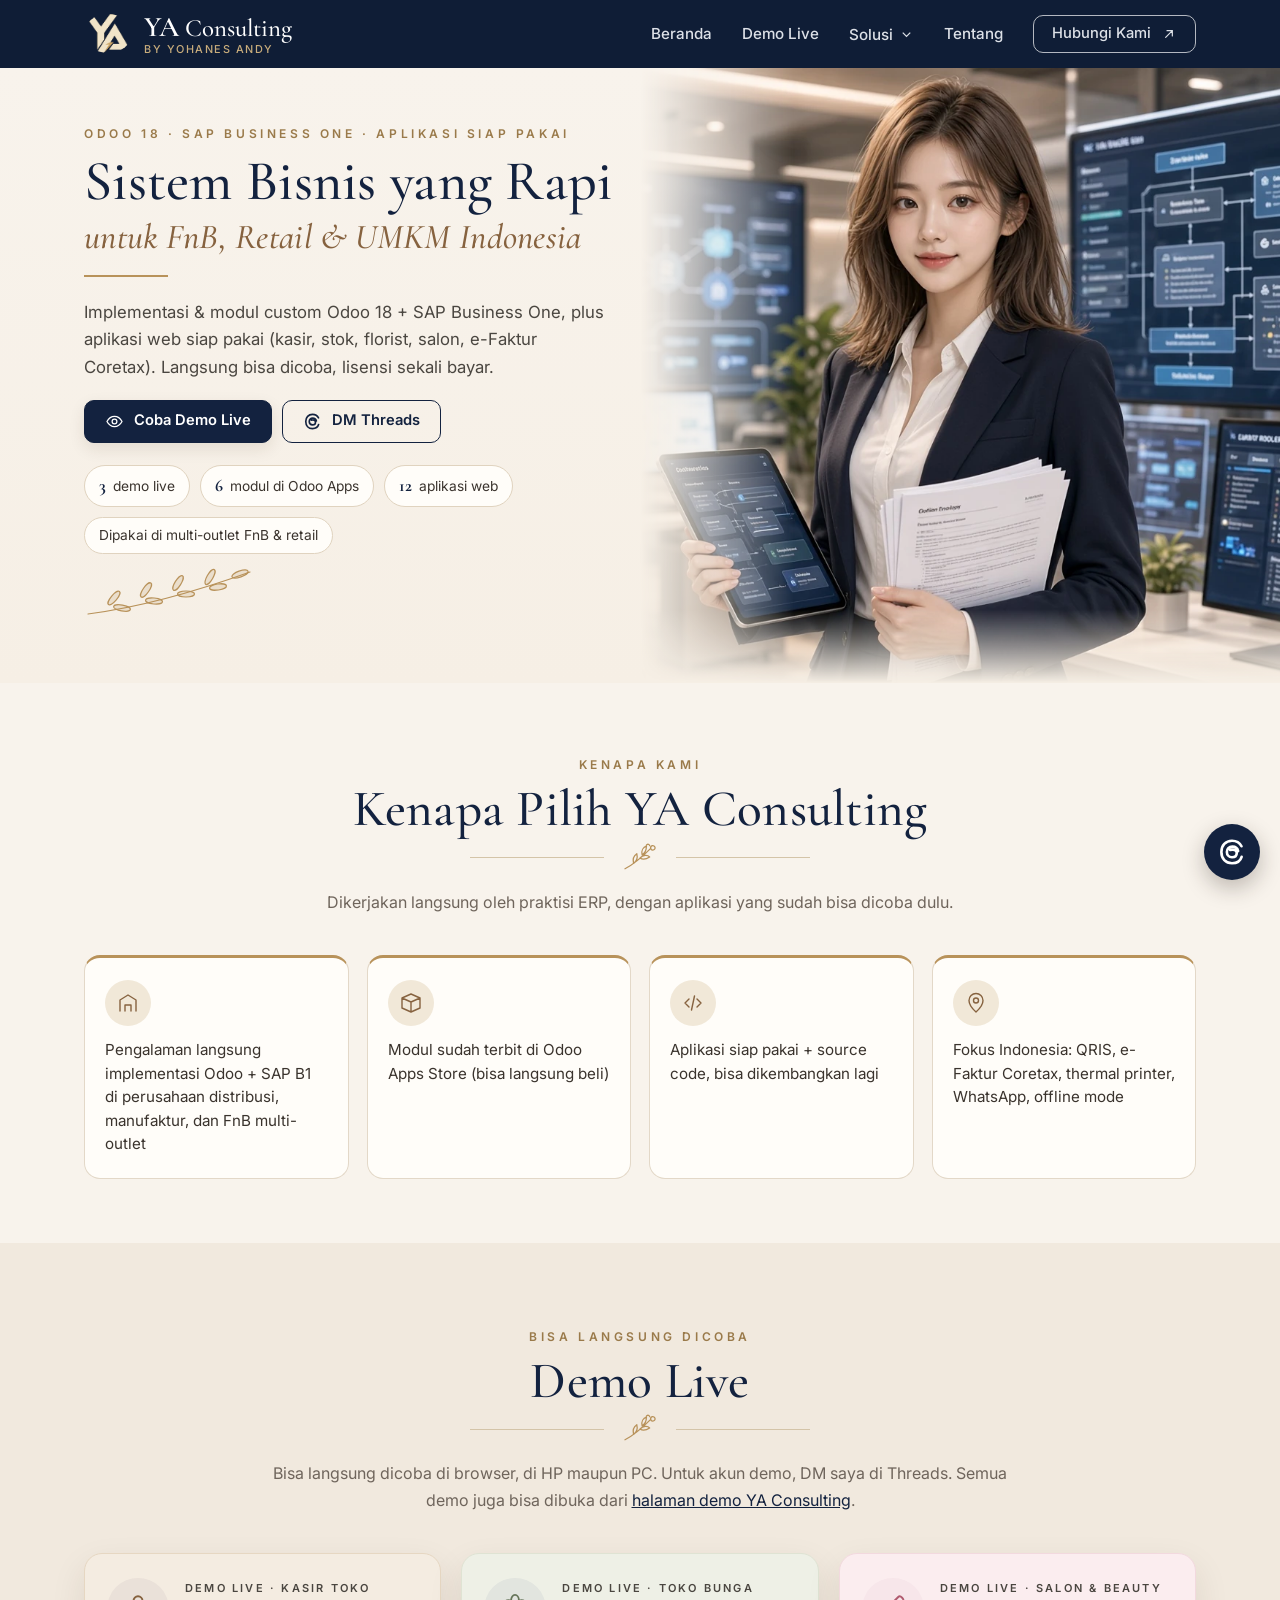
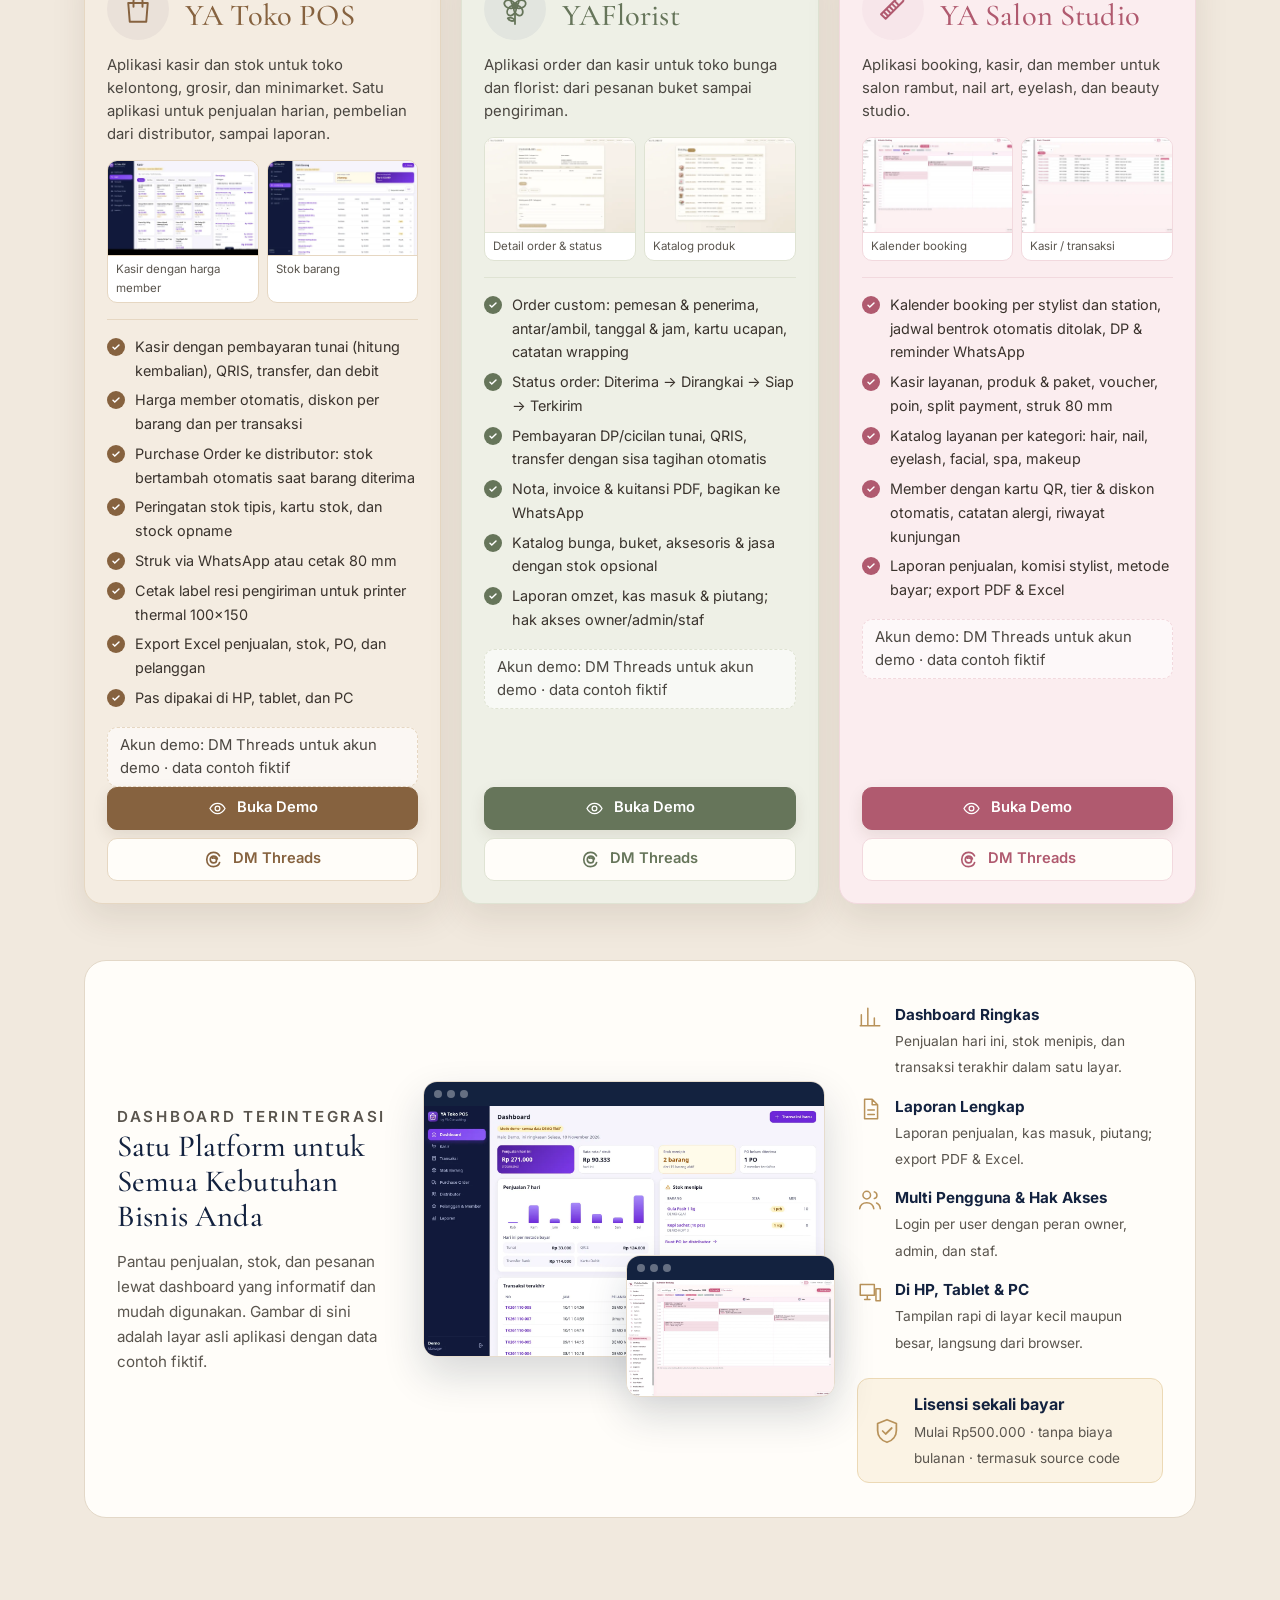
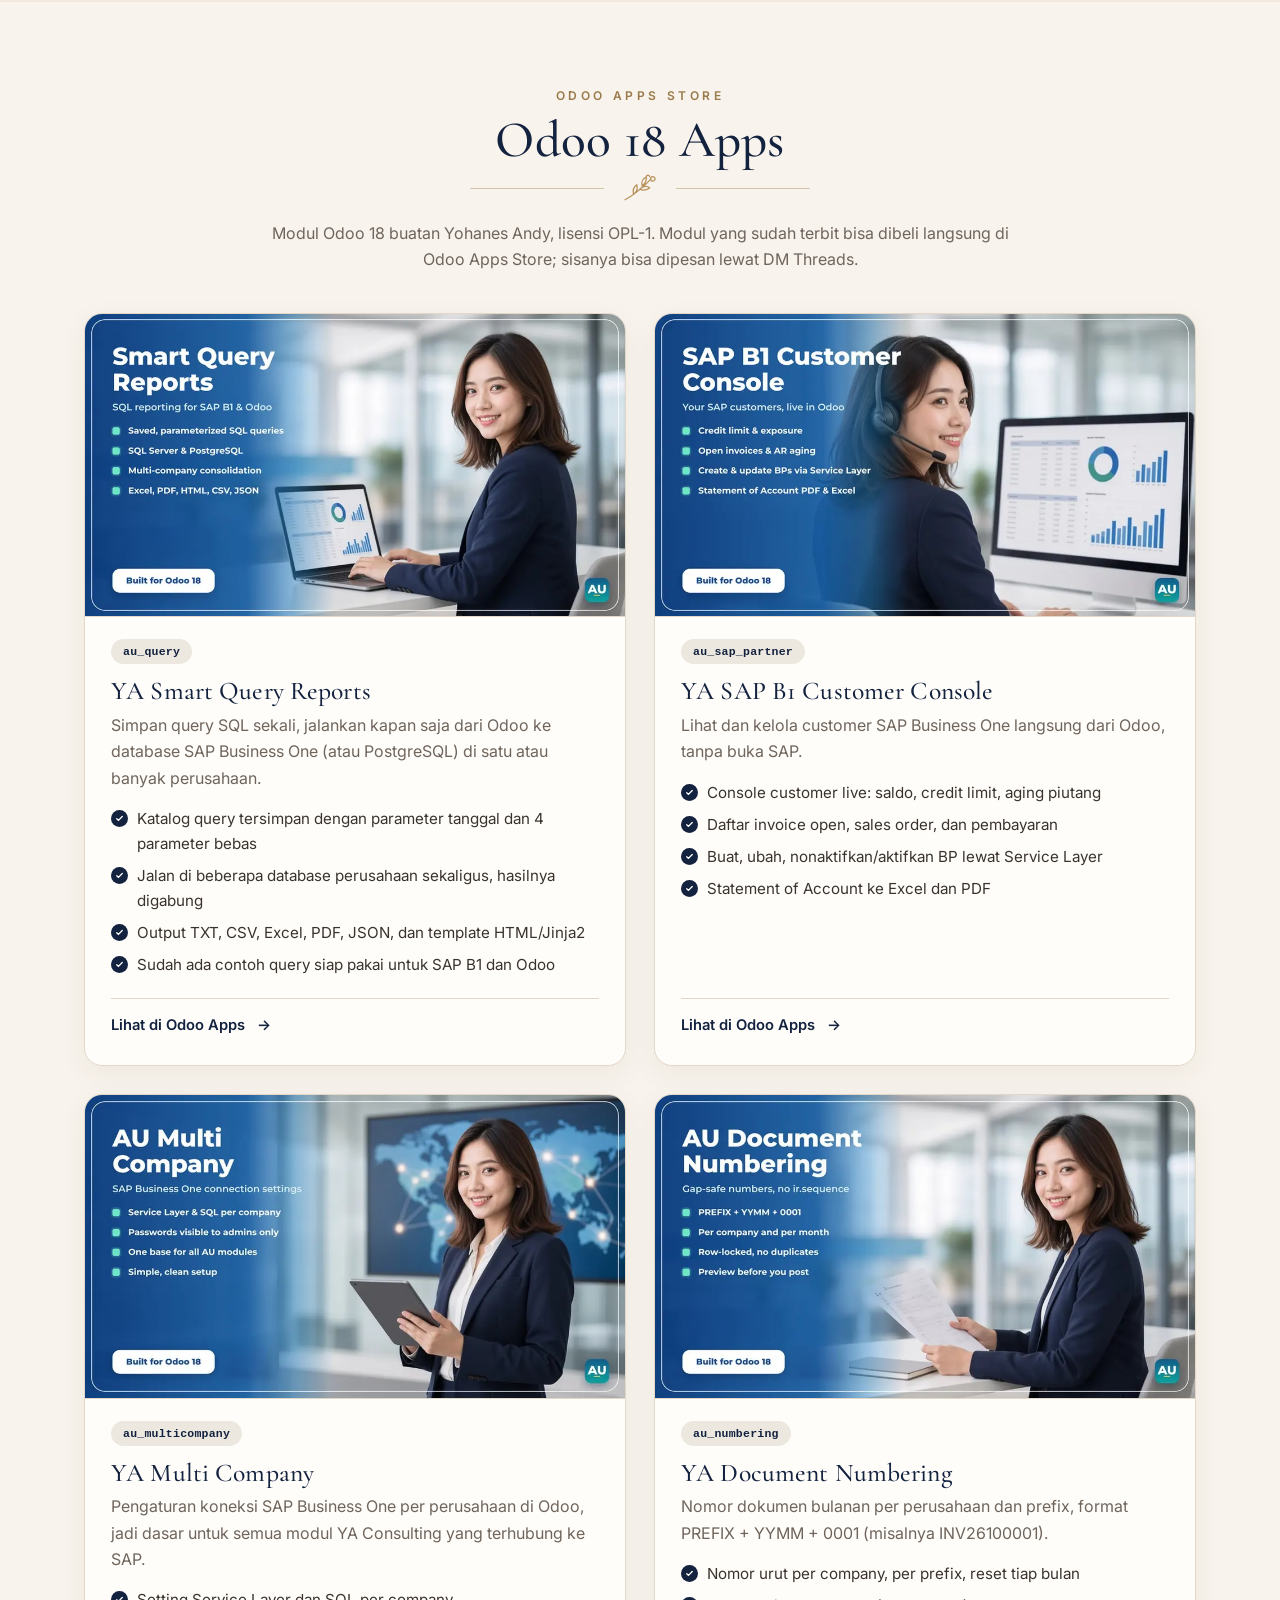
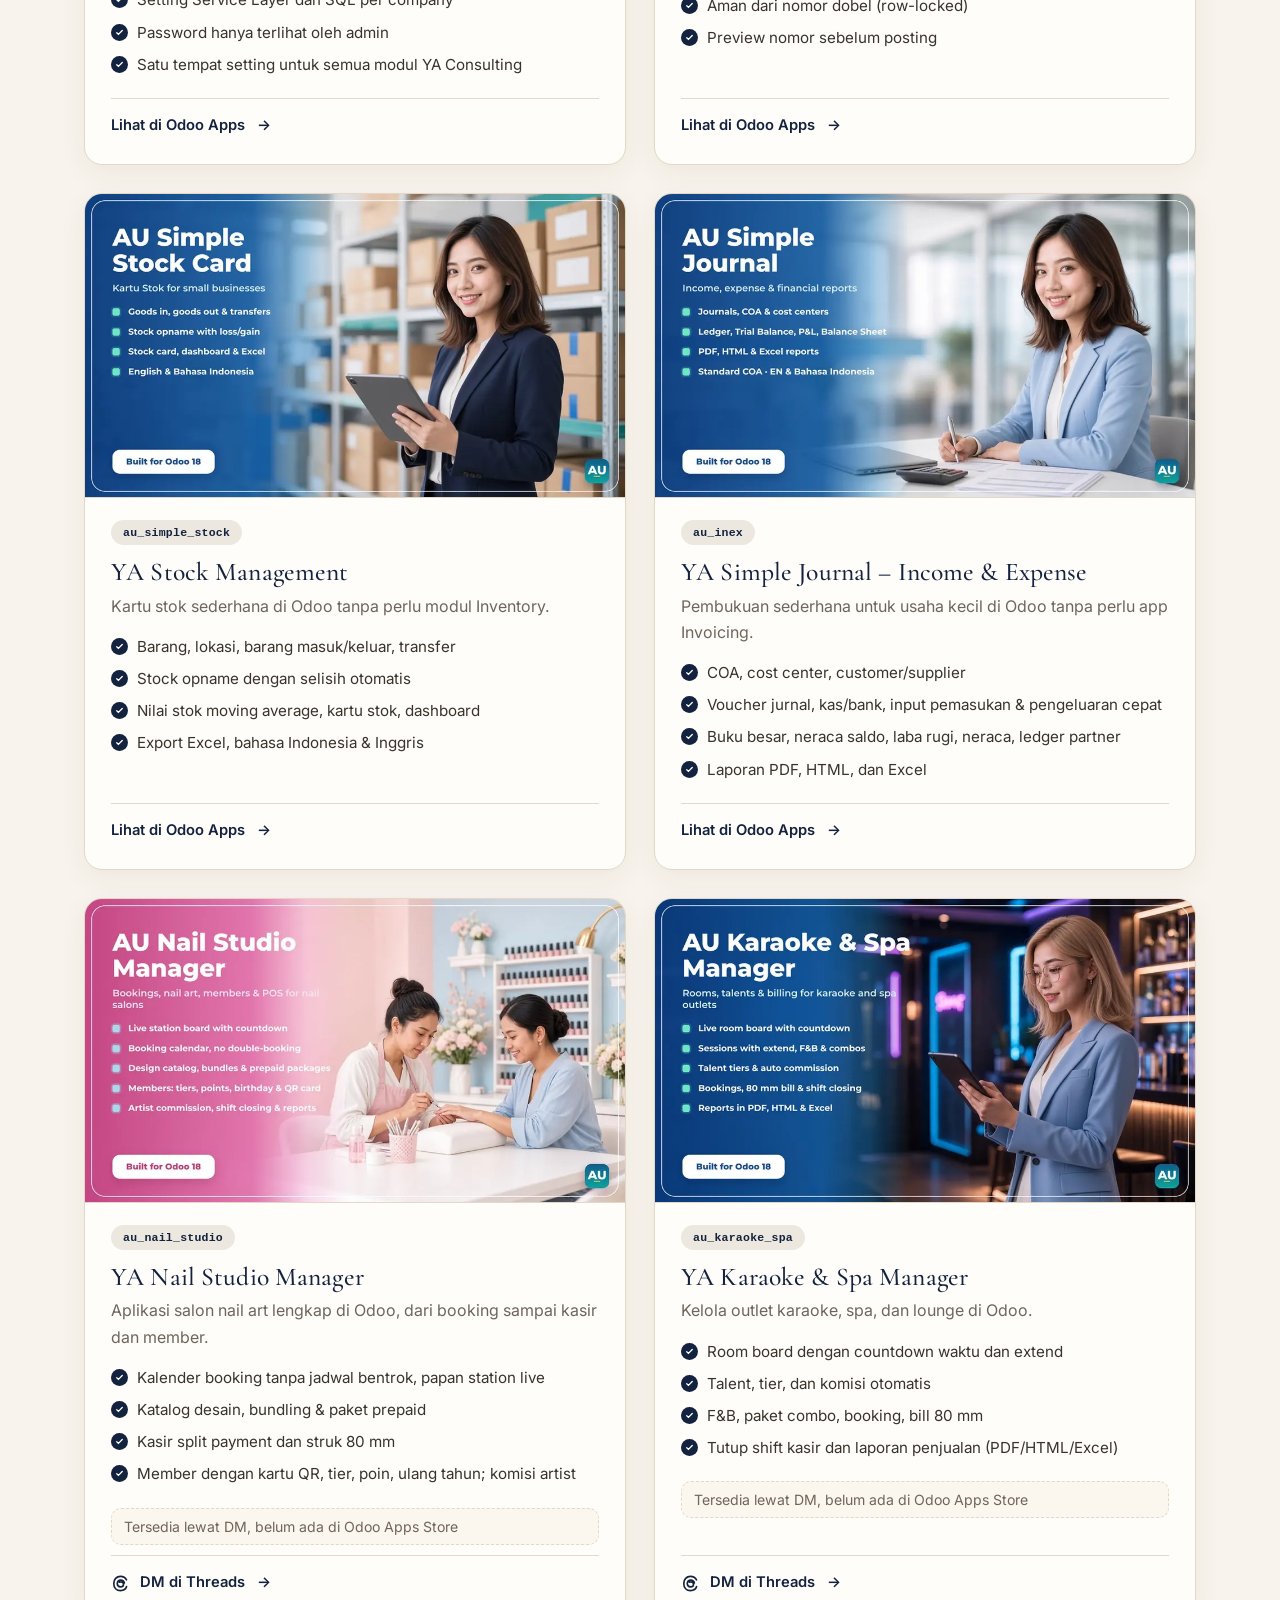
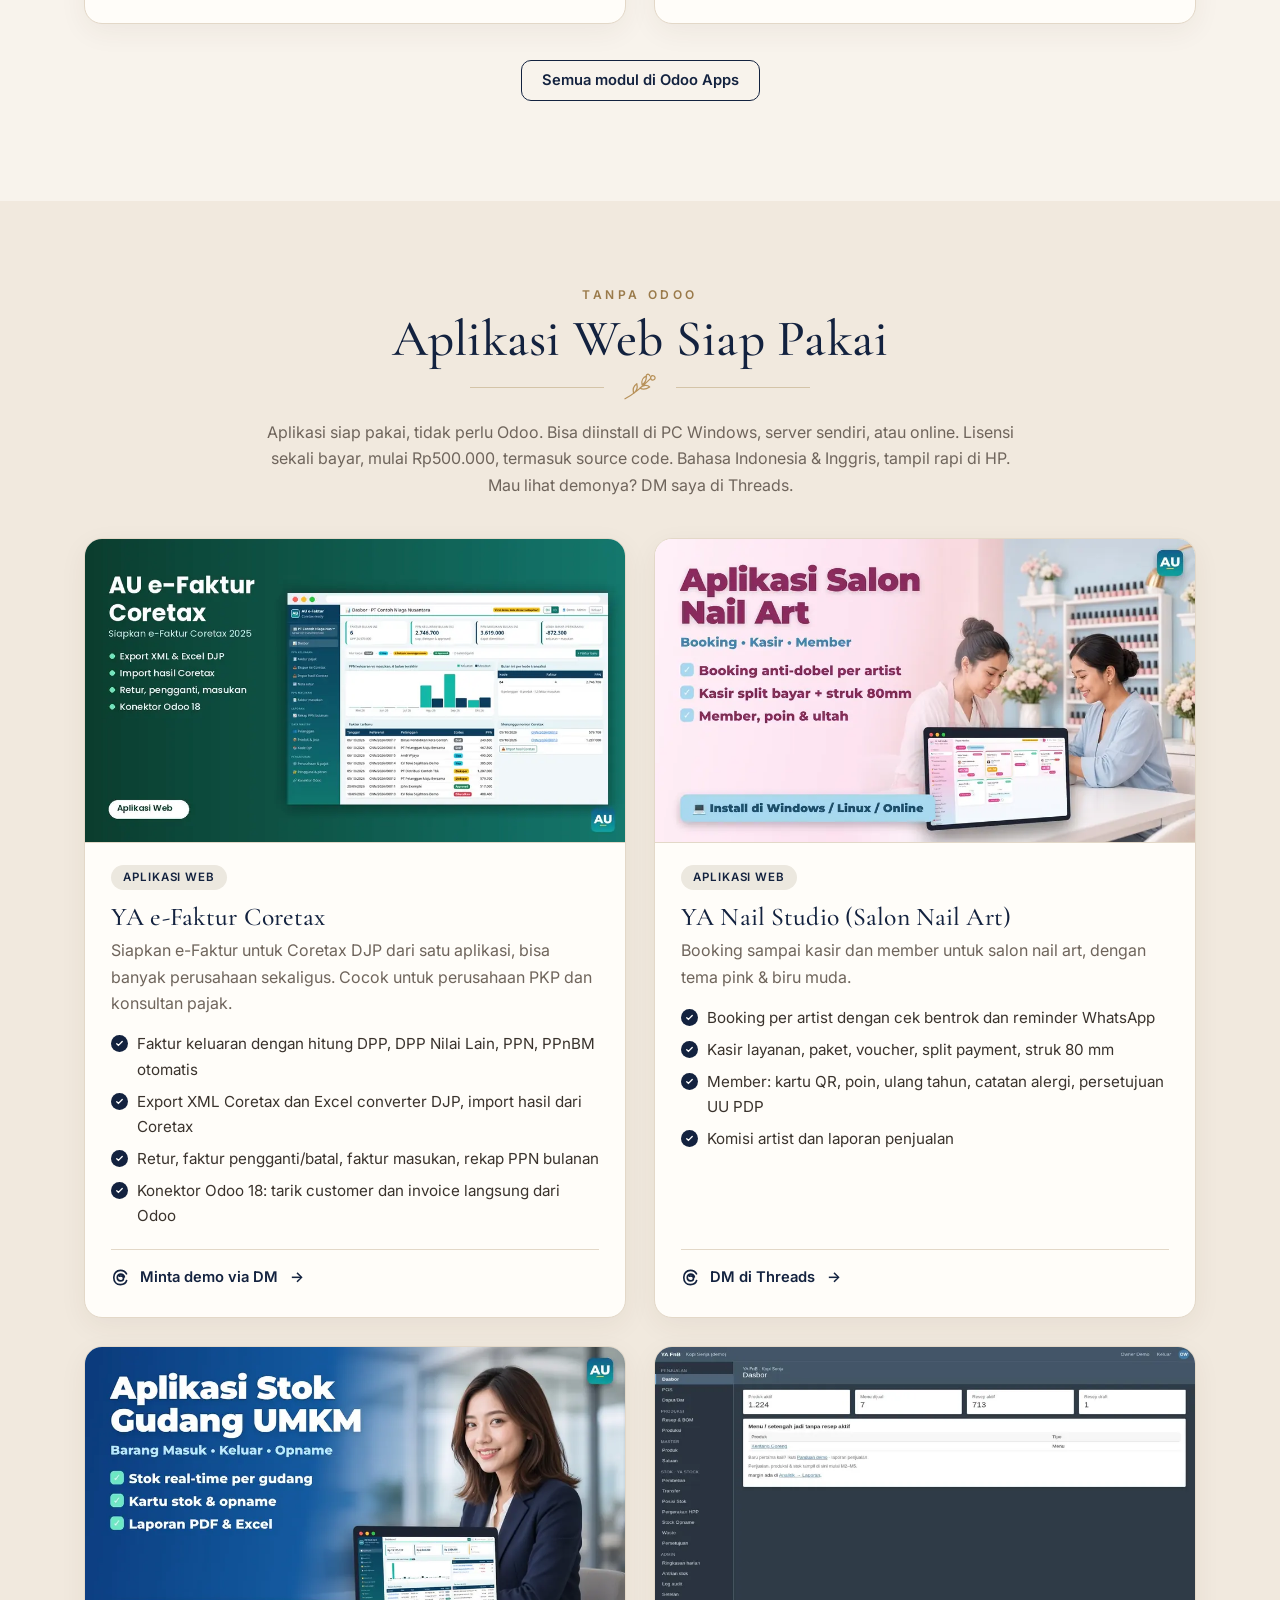
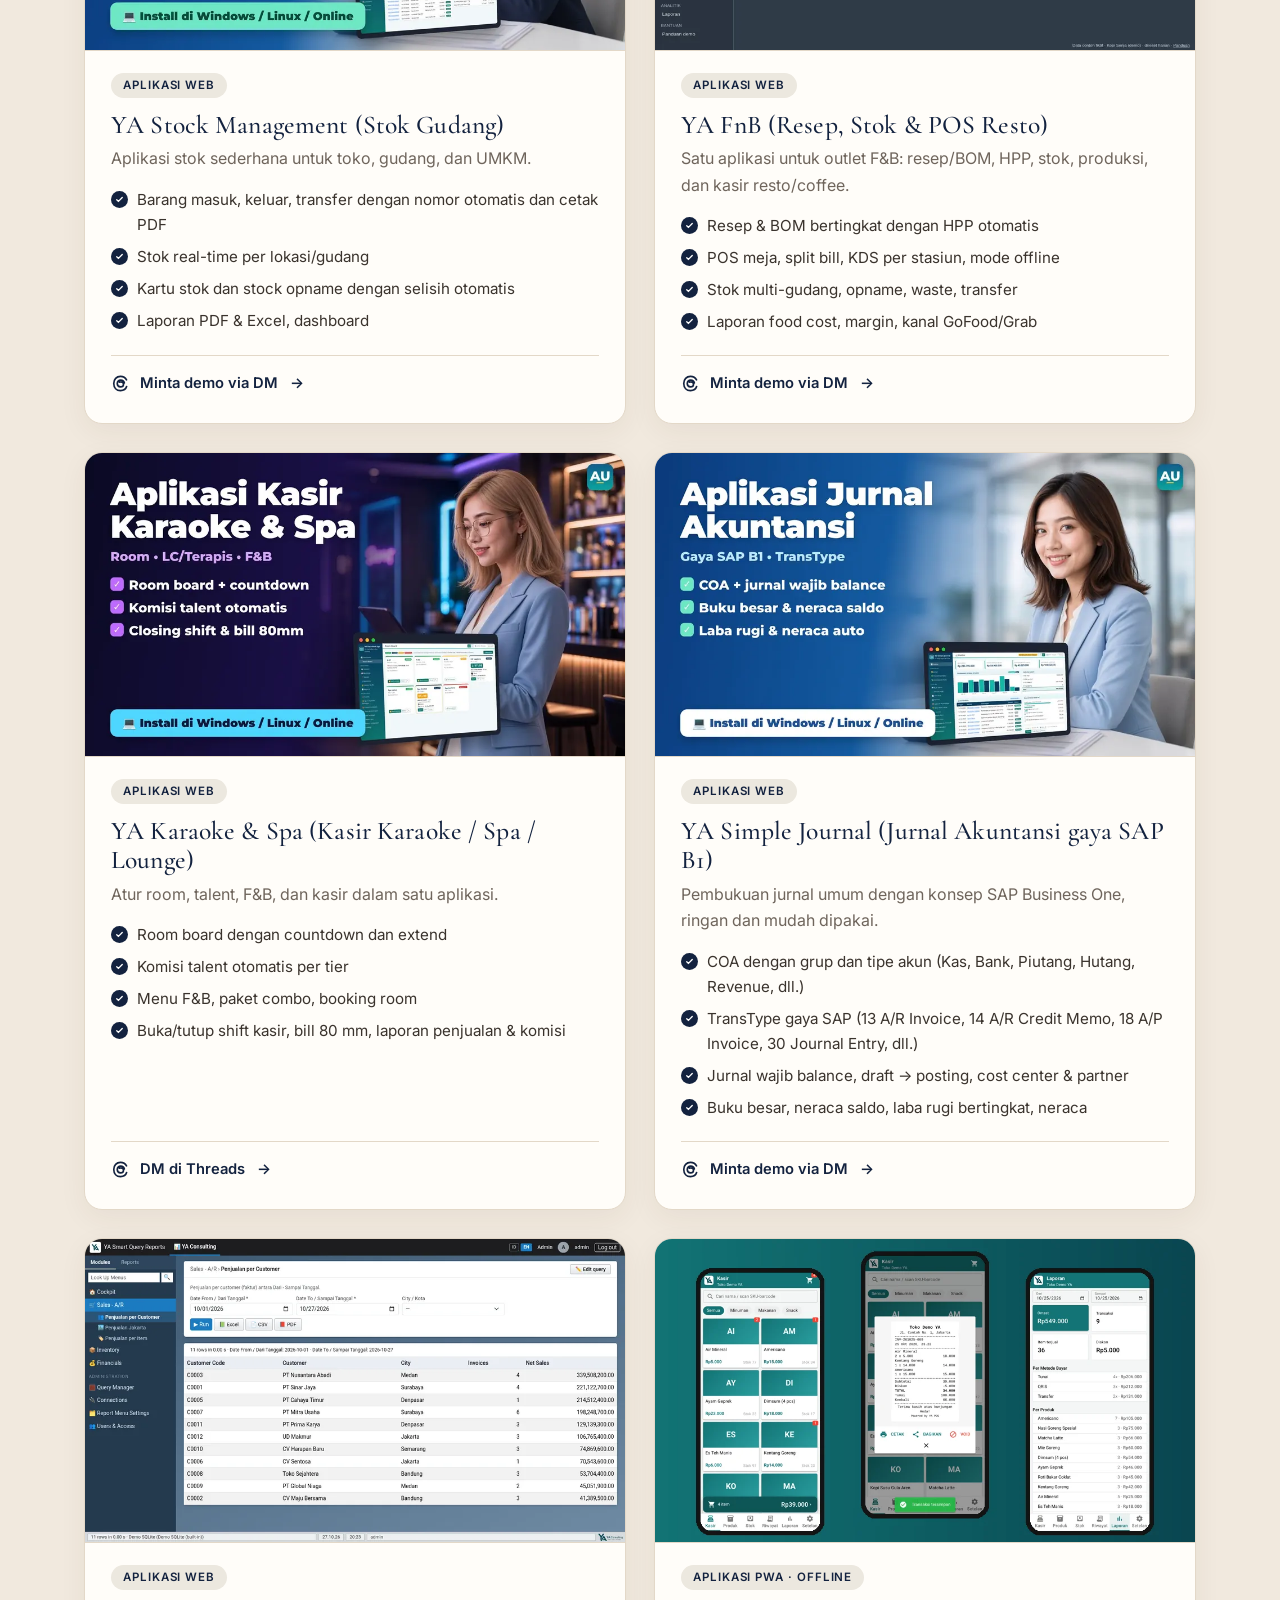
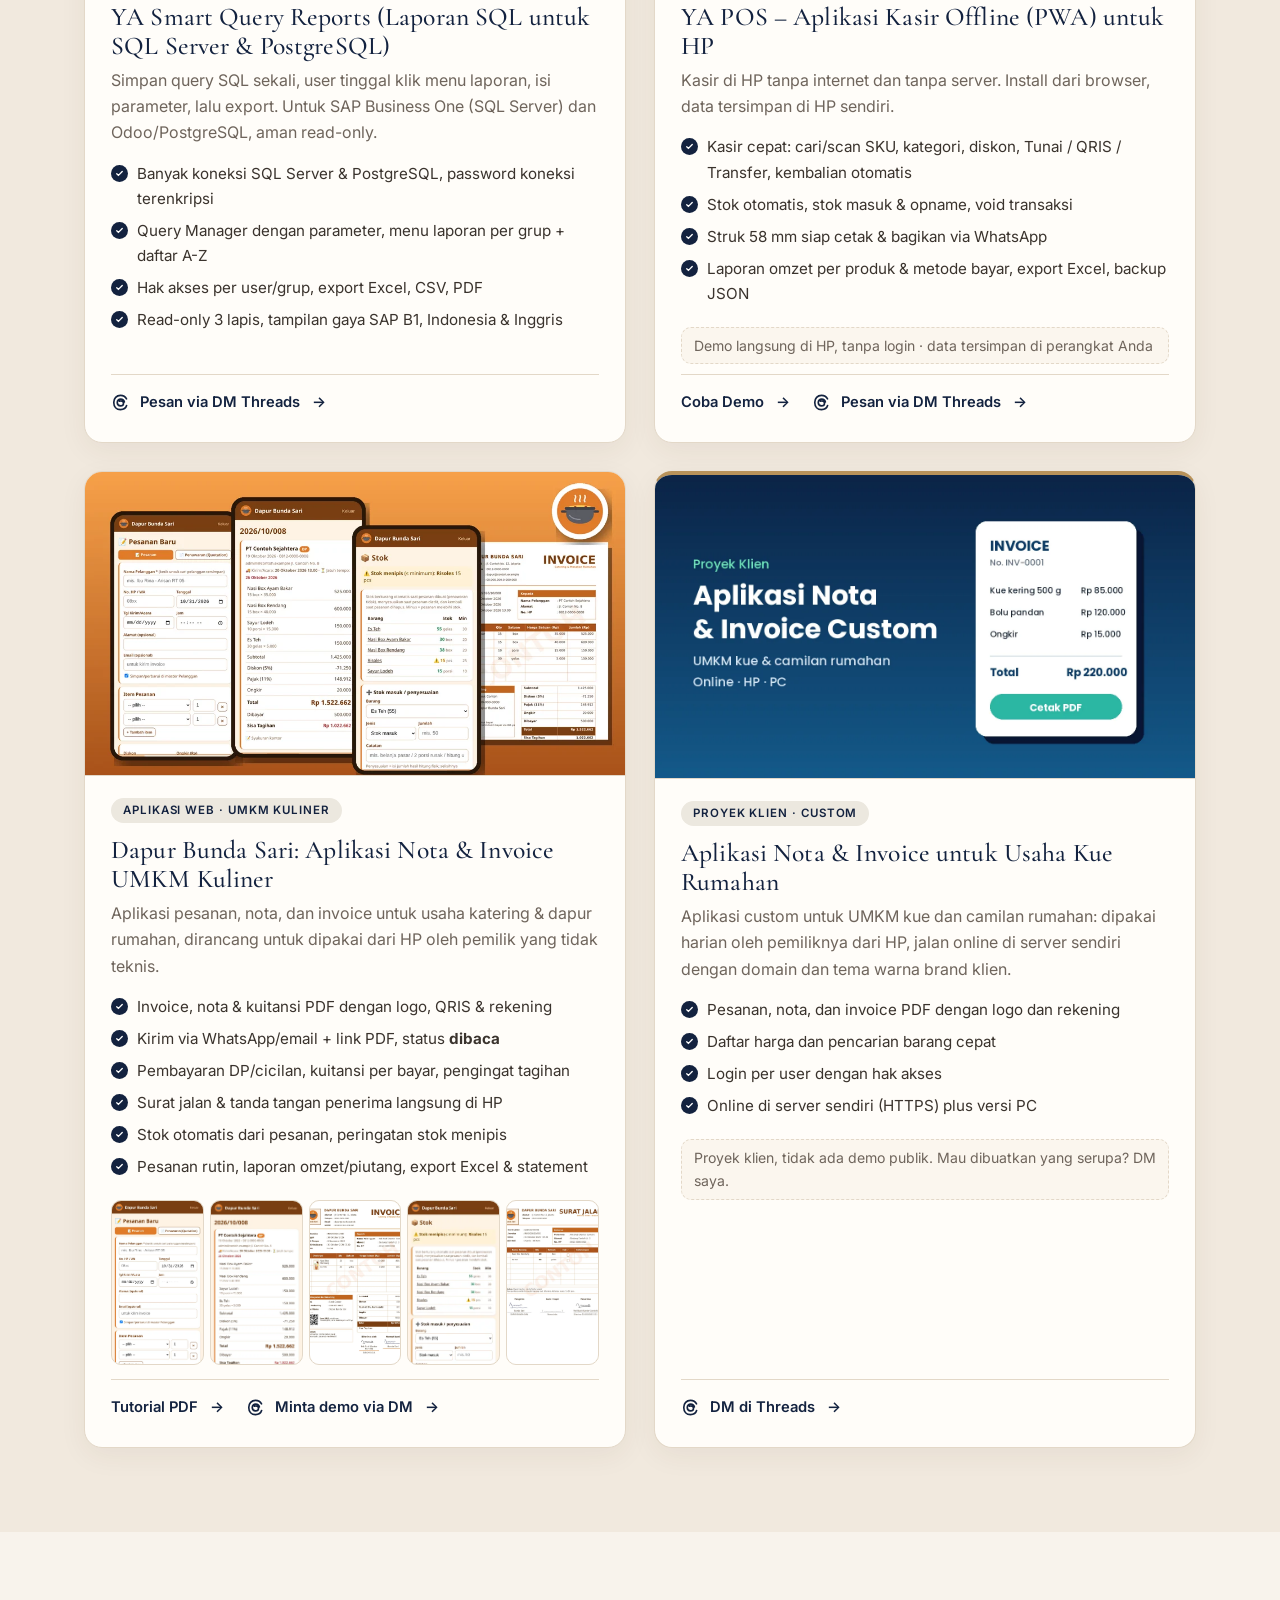
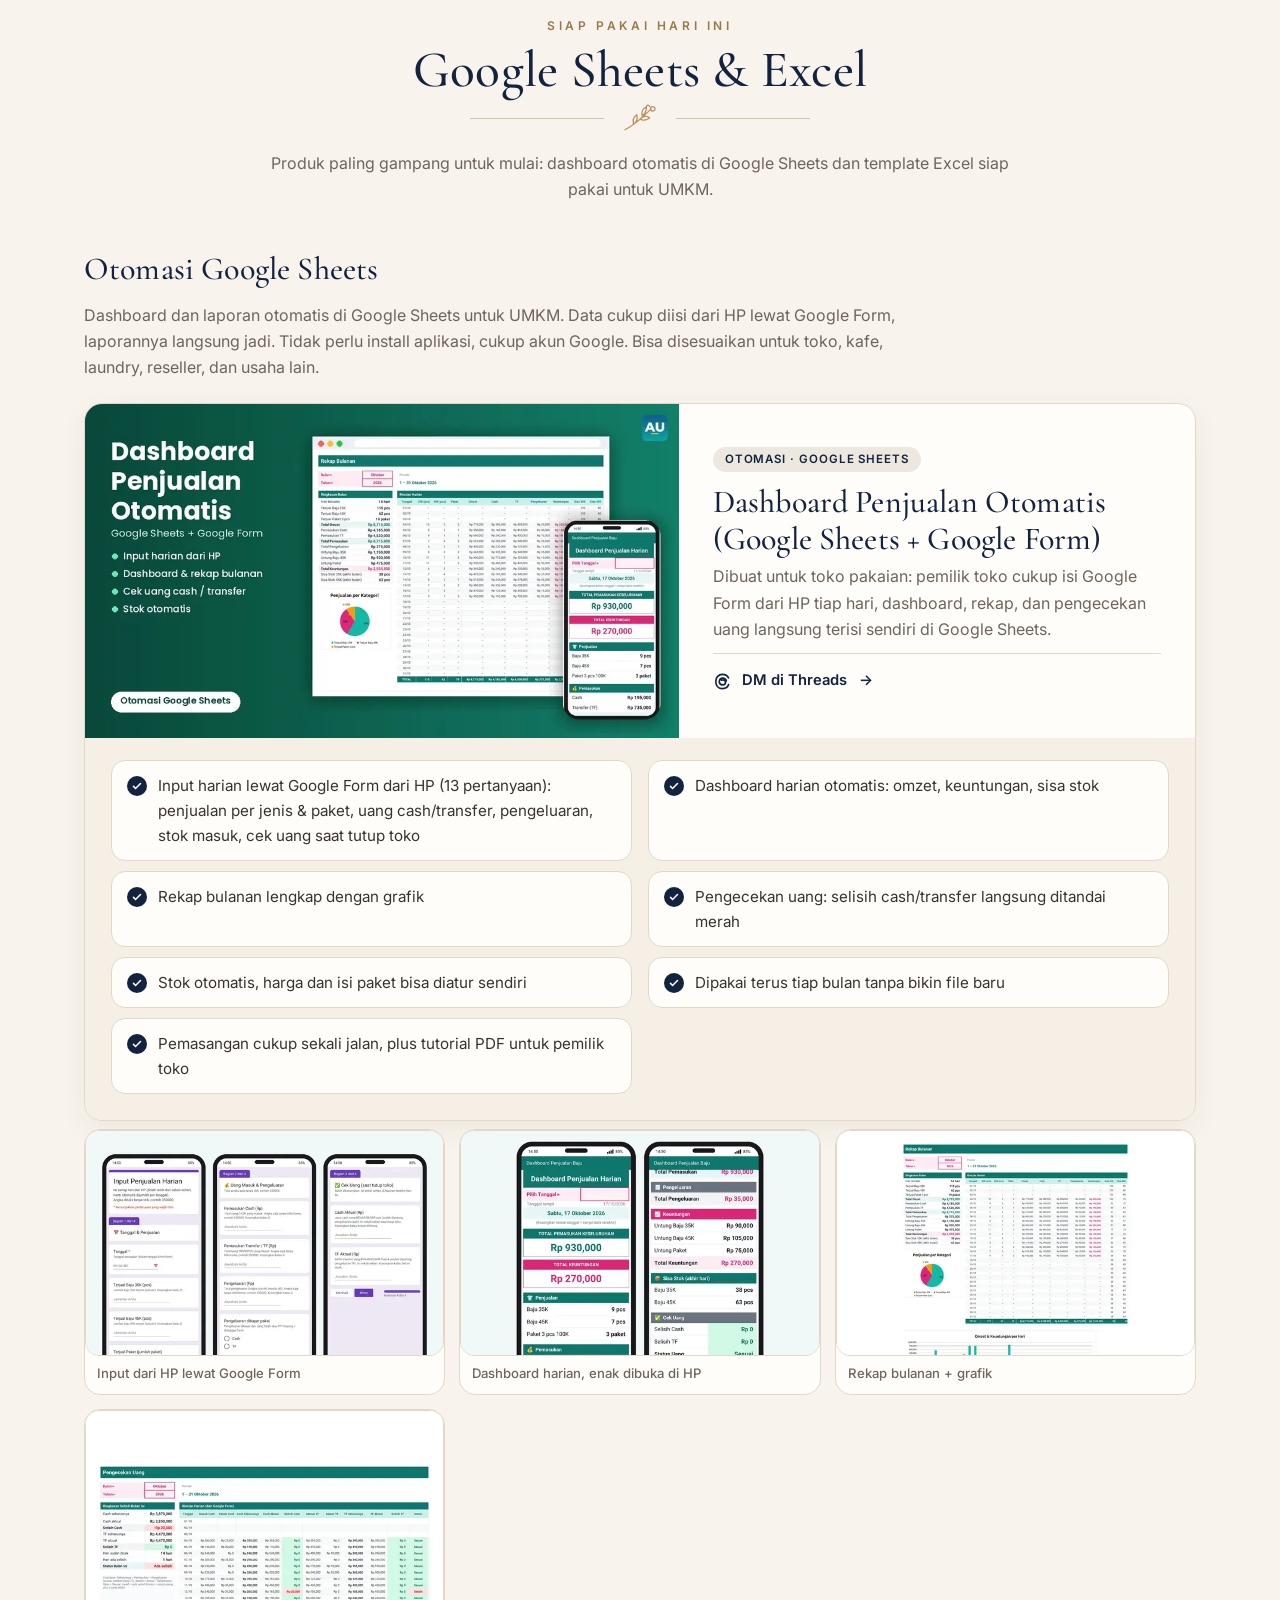
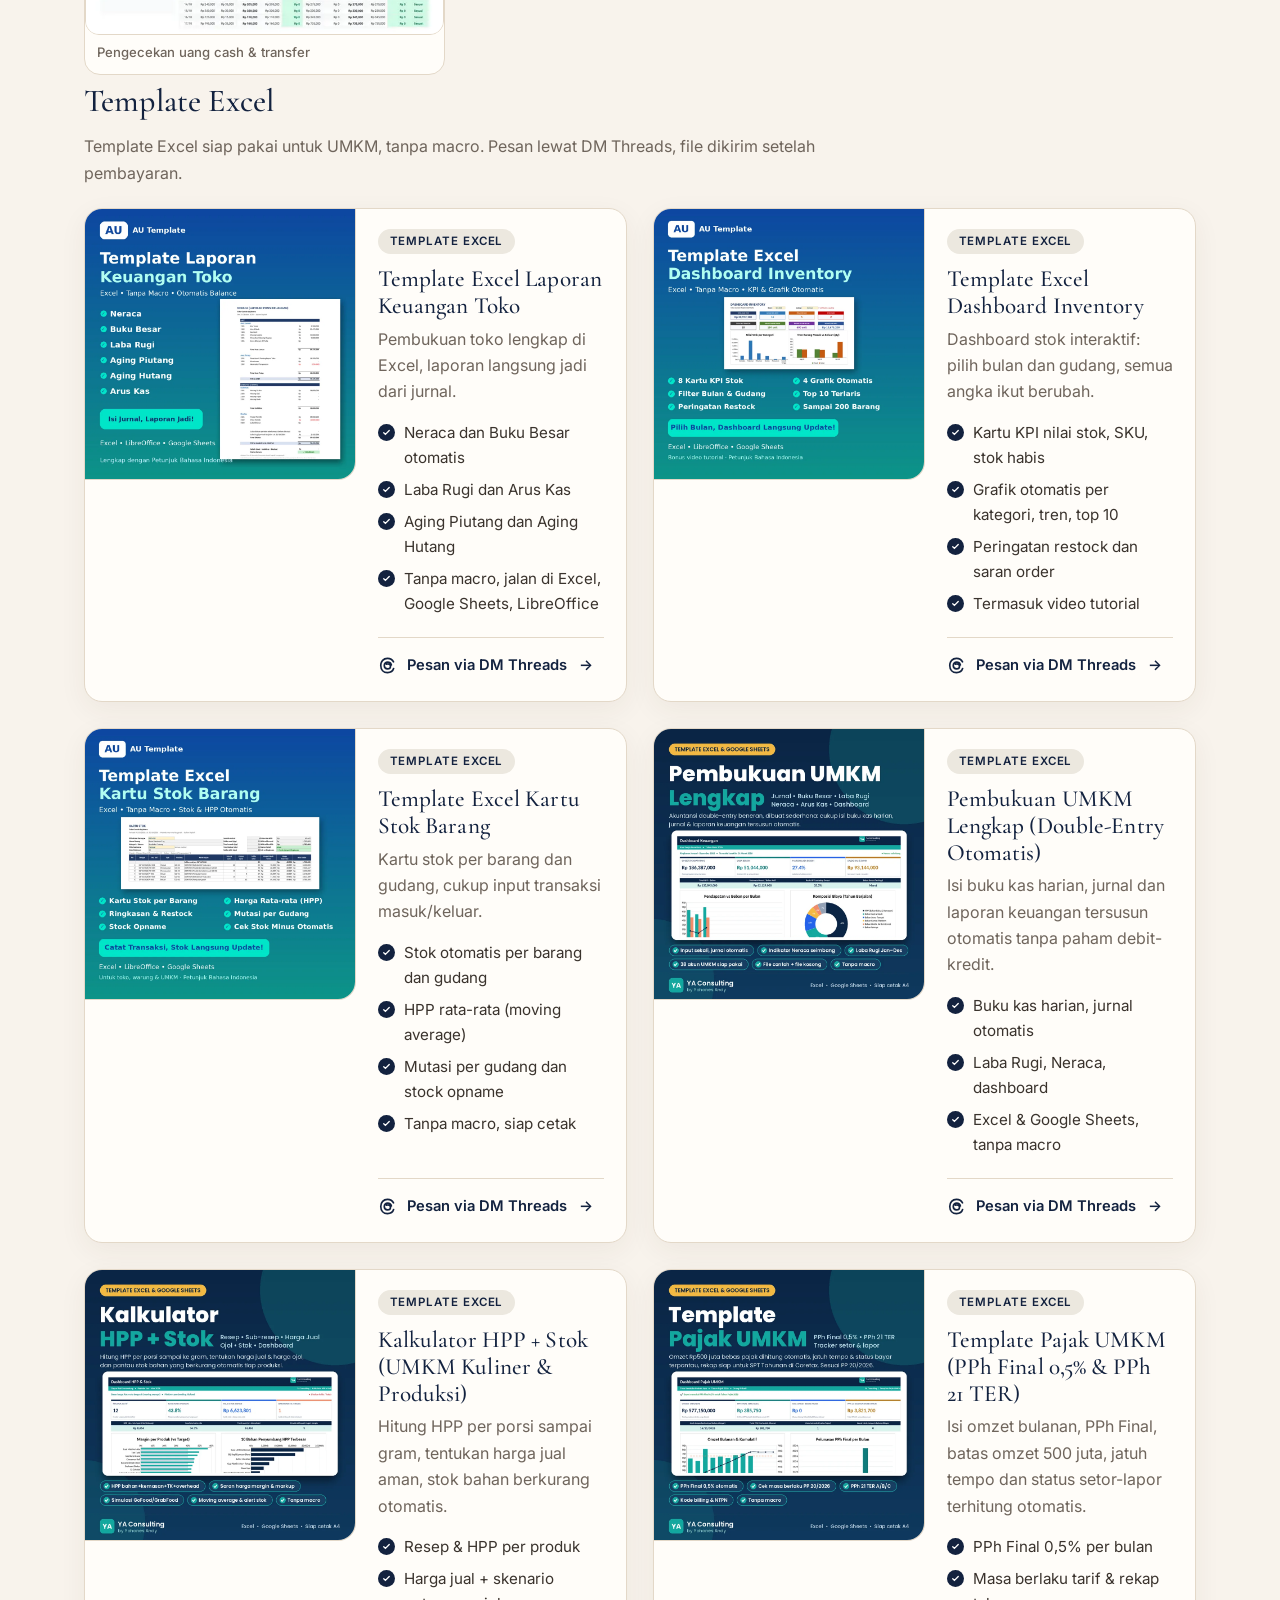
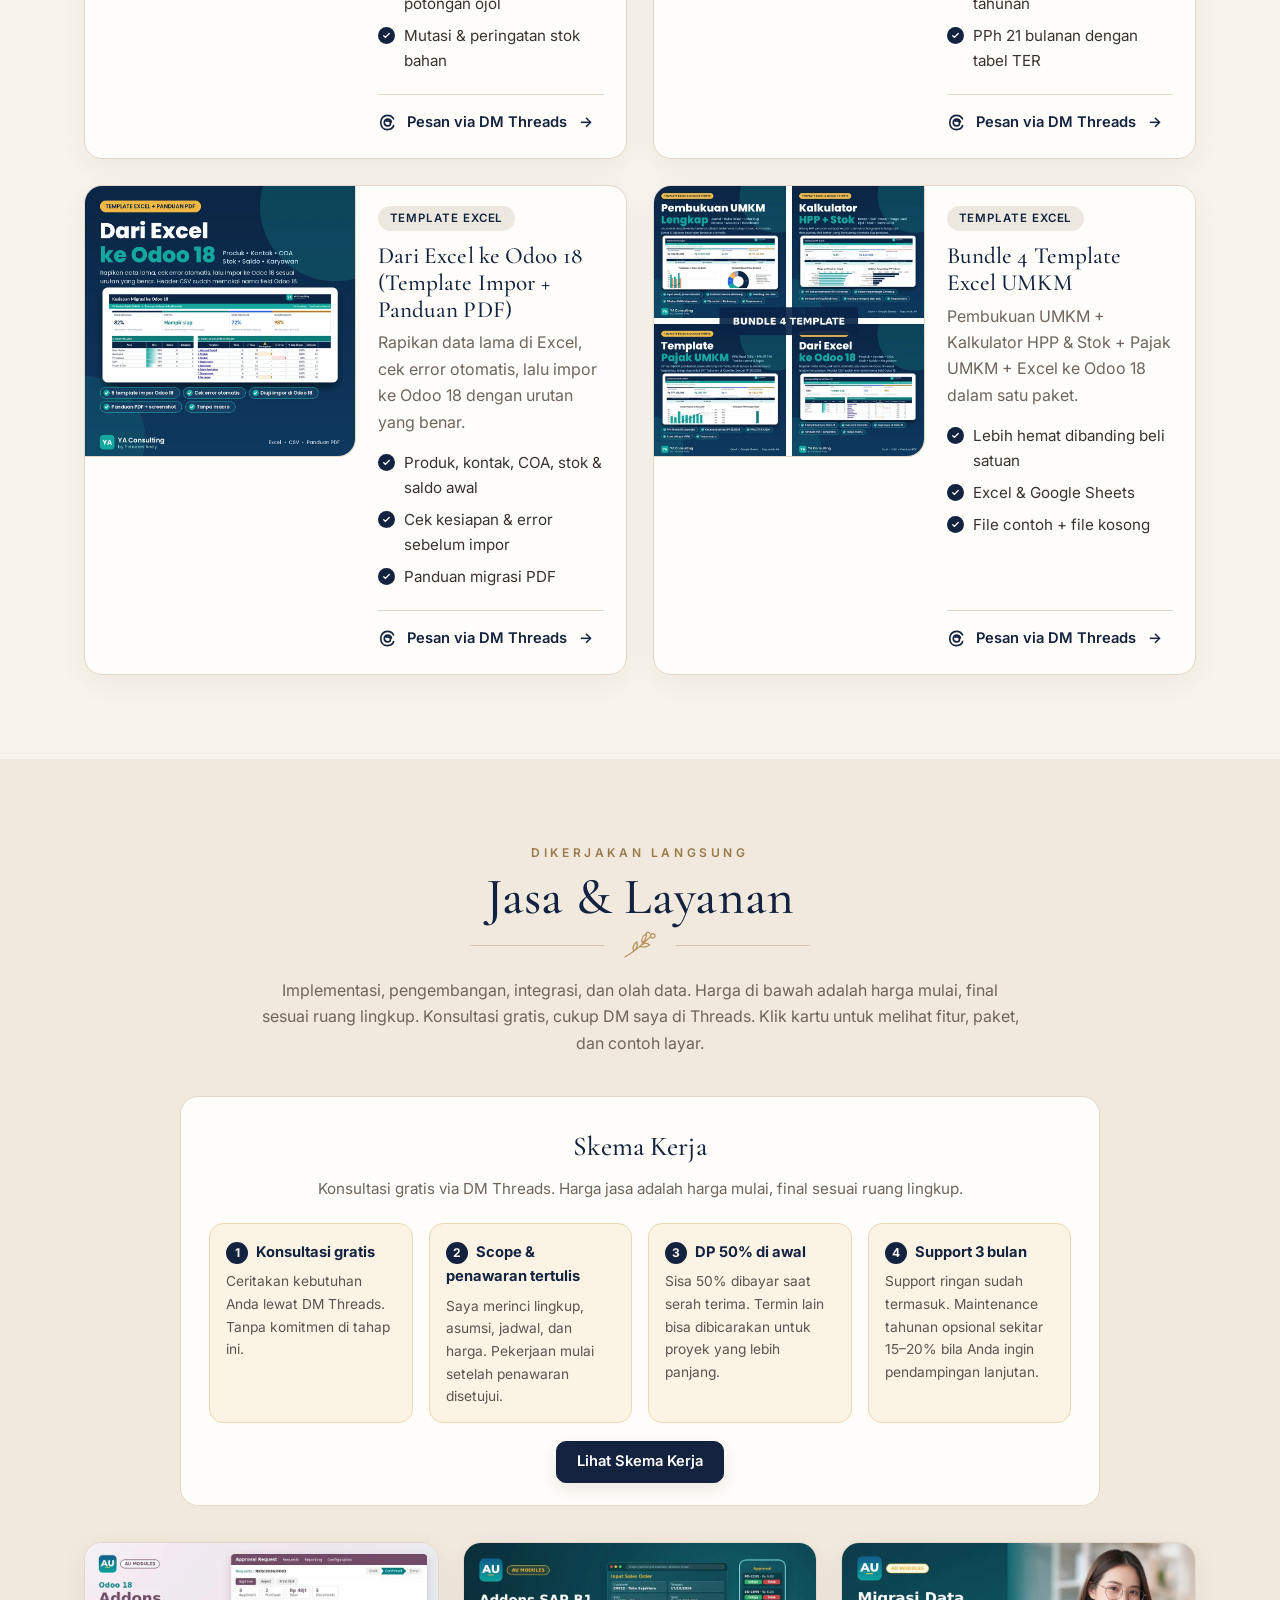
==== commit cd9d1f08: "Jasa & Layanan: starting prices, 9 detail pages with features and screenshot galleries, Skema Kerja " ====
--- a/index.html
+++ b/index.html
@@ -23,15 +23,15 @@
 <script type="application/ld+json">{"@context": "https://schema.org", "@type": "Organization", "name": "YA Consulting", "alternateName": "YA Consulting by Yohanes Andy", "url": "https://yasoftware.trade/", "logo": "https://yasoftware.trade/img/ya_logo.png", "image": "https://yasoftware.trade/img/og.jpg", "description": "Developer Odoo 18 + SAP B1 di Indonesia. Modul siap pakai di Odoo Apps, aplikasi kasir florist salon toko, e-Faktur Coretax, integrasi multi-outlet FnB.", "founder": {"@type": "Person", "name": "Yohanes Andy"}, "areaServed": {"@type": "Country", "name": "Indonesia"}, "knowsAbout": ["Odoo 18", "SAP Business One", "e-Faktur Coretax", "Aplikasi kasir"], "sameAs": ["https://www.threads.com/@yohanesandy.erp", "https://apps.odoo.com/apps/modules/browse?author=Andy%20Utomo&series=18.0"]}</script>
 <link rel="preconnect" href="https://fonts.googleapis.com"><link rel="preconnect" href="https://fonts.gstatic.com" crossorigin>
 <link href="https://fonts.googleapis.com/css2?family=Cormorant+Garamond:ital,wght@0,500;0,600;1,500&family=Inter:wght@400;500;600&display=swap" rel="stylesheet">
-<link rel="stylesheet" href="site.css?v=20261111c">
+<link rel="stylesheet" href="site.css?v=20261115a">
 </head>
 <body class="t-navy">
 <header class="nav" id="top"><div class="wrap navin">
-<a class="brand" href="#top" aria-label="YA Consulting by Yohanes Andy"><img class="bmark" src="img/ya_mark_light.png?v=20261111c" srcset="img/ya_mark_light@2x.png?v=20261111c 2x" width="48" height="39" alt=""><span class="btext"><span class="bname"><b>YA</b> Consulting</span><small>by Yohanes Andy</small></span></a>
+<a class="brand" href="#top" aria-label="YA Consulting by Yohanes Andy"><img class="bmark" src="img/ya_mark_light.png?v=20261115a" srcset="img/ya_mark_light@2x.png?v=20261115a 2x" width="48" height="39" alt=""><span class="btext"><span class="bname"><b>YA</b> Consulting</span><small>by Yohanes Andy</small></span></a>
 <button class="burger" aria-label="Menu" aria-expanded="false" onclick="var n=document.querySelector('.links');var o=n.classList.toggle('open');this.setAttribute('aria-expanded',o)"><span></span><span></span><span></span></button>
 <nav class="links" onclick="if(event.target.tagName==='A'){this.classList.remove('open')}">
 <a href="#top">Beranda</a><a href="#demo">Demo Live</a>
-<div class="dd"><button class="ddbtn" type="button" aria-haspopup="true">Solusi <svg viewBox="0 0 24 24" fill="none" stroke="currentColor" stroke-width="2" aria-hidden="true"><path d="M6 9l6 6 6-6"/></svg></button><div class="ddmenu"><a href="#odoo">Odoo 18 Apps</a><a href="#aplikasi">Aplikasi Web</a><a href="#sheets">Google Sheets &amp; Excel</a><a href="#layanan">Jasa &amp; Layanan</a></div></div>
+<div class="dd"><button class="ddbtn" type="button" aria-haspopup="true">Solusi <svg viewBox="0 0 24 24" fill="none" stroke="currentColor" stroke-width="2" aria-hidden="true"><path d="M6 9l6 6 6-6"/></svg></button><div class="ddmenu"><a href="#odoo">Odoo 18 Apps</a><a href="#aplikasi">Aplikasi Web</a><a href="#sheets">Google Sheets &amp; Excel</a><a href="#layanan">Jasa &amp; Layanan</a><a href="skema-kerja/">Skema Kerja</a></div></div>
 <a href="#tentang">Tentang</a>
 <a class="btn btn-sm" href="#kontak">Hubungi Kami <svg viewBox="0 0 24 24" fill="none" stroke="currentColor" stroke-width="1.8" stroke-linecap="round" aria-hidden="true"><path d="M7 17 17 7 M9 7h8v8"/></svg></a></nav></div></header>
 <main>
@@ -57,7 +57,7 @@
 <div class="ftxt"><p class="kick">Dashboard Terintegrasi</p><h3 class="fh">Satu Platform untuk Semua Kebutuhan Bisnis Anda</h3><p>Pantau penjualan, stok, dan pesanan lewat dashboard yang informatif dan mudah digunakan. Gambar di sini adalah layar asli aplikasi dengan data contoh fiktif.</p></div>
 <div class="fshots"><figure class="win w1"><span class="wbar"><i></i><i></i><i></i></span><img src="img/toko_dashboard.webp" width="1440" height="900" loading="lazy" alt="Dashboard YA Toko POS (data demo)"></figure><figure class="win w2"><span class="wbar"><i></i><i></i><i></i></span><img src="img/salon_kalender.webp" width="1440" height="804" loading="lazy" alt="Kalender booking YA Salon Studio (data demo)"></figure></div>
 <div class="fside"><ul class="feats"><li><svg viewBox="0 0 24 24" fill="none" stroke="currentColor" stroke-width="1.4" stroke-linecap="round" stroke-linejoin="round" aria-hidden="true"><path d="M4 20V10 M10 20V4 M16 20v-7 M21 20H3"/></svg><div><b>Dashboard Ringkas</b><span>Penjualan hari ini, stok menipis, dan transaksi terakhir dalam satu layar.</span></div></li><li><svg viewBox="0 0 24 24" fill="none" stroke="currentColor" stroke-width="1.4" stroke-linecap="round" stroke-linejoin="round" aria-hidden="true"><path d="M7 3h7l5 5v13H7z M14 3v5h5 M10 13h6 M10 17h6"/></svg><div><b>Laporan Lengkap</b><span>Laporan penjualan, kas masuk, piutang; export PDF &amp; Excel.</span></div></li><li><svg viewBox="0 0 24 24" fill="none" stroke="currentColor" stroke-width="1.4" stroke-linecap="round" stroke-linejoin="round" aria-hidden="true"><path d="M9 11a3.5 3.5 0 1 0 0-7 3.5 3.5 0 0 0 0 7z M2.5 20c.6-3.6 3.2-5.5 6.5-5.5s5.9 1.9 6.5 5.5 M16 4.5a3.2 3.2 0 0 1 0 6.2 M18 14.8c2 .8 3.2 2.5 3.5 5.2"/></svg><div><b>Multi Pengguna &amp; Hak Akses</b><span>Login per user dengan peran owner, admin, dan staf.</span></div></li><li><svg viewBox="0 0 24 24" fill="none" stroke="currentColor" stroke-width="1.4" stroke-linecap="round" stroke-linejoin="round" aria-hidden="true"><path d="M3 5h13v10H3z M7 19h5 M9.5 15v4 M17.5 9h4v11h-4z"/></svg><div><b>Di HP, Tablet &amp; PC</b><span>Tampilan rapi di layar kecil maupun besar, langsung dari browser.</span></div></li></ul>
-<div class="licbox"><svg viewBox="0 0 24 24" fill="none" stroke="currentColor" stroke-width="1.4" stroke-linecap="round" stroke-linejoin="round" aria-hidden="true"><path d="M12 3l7.5 3v5.5c0 4.6-3.2 8.2-7.5 9.5-4.3-1.3-7.5-4.9-7.5-9.5V6z M8.5 12l2.4 2.4L15.8 9.6"/></svg><div><b>Lisensi sekali bayar</b><span>Tanpa biaya bulanan · termasuk source code</span></div></div></div></div></div></section>
+<div class="licbox"><svg viewBox="0 0 24 24" fill="none" stroke="currentColor" stroke-width="1.4" stroke-linecap="round" stroke-linejoin="round" aria-hidden="true"><path d="M12 3l7.5 3v5.5c0 4.6-3.2 8.2-7.5 9.5-4.3-1.3-7.5-4.9-7.5-9.5V6z M8.5 12l2.4 2.4L15.8 9.6"/></svg><div><b>Lisensi sekali bayar</b><span>Mulai Rp500.000 · tanpa biaya bulanan · termasuk source code</span></div></div></div></div></div></section>
 <section id="odoo" class="sec"><div class="wrap"><header class="shead"><p class="eyebrow">Odoo Apps Store</p><h2>Odoo 18 Apps</h2><div class="divider" aria-hidden="true"><svg viewBox="0 0 40 28" fill="none" stroke="currentColor" stroke-width="1.2" stroke-linecap="round" stroke-linejoin="round"><path d="M6 24C14 20 22 13 30 5 M14 19c-1-4 0-7 3-9 1 4 0 7-3 9z M20 14c3-3 7-3 9-1-3 2-6 3-9 1z M22 11c-1-4 1-7 4-8 0 4-1 6-4 8z M30 5a2 2 0 1 1 4-1 2 2 0 0 1-4 1z M26 3.5a1.6 1.6 0 1 1 3-1"/></svg></div><p class="intro">Modul Odoo 18 buatan Yohanes Andy, lisensi OPL-1. Modul yang sudah terbit bisa dibeli langsung di Odoo Apps Store; sisanya bisa dipesan lewat DM Threads.</p></header><div class="grid"><article class="card"><img src="img/odoo_au_query.webp" width="960" height="540" loading="lazy" alt="YA Smart Query Reports">
 <div class="cb"><span class="tag">au_query</span><h3>YA Smart Query Reports</h3><p>Simpan query SQL sekali, jalankan kapan saja dari Odoo ke database SAP Business One (atau PostgreSQL) di satu atau banyak perusahaan.</p><ul><li>Katalog query tersimpan dengan parameter tanggal dan 4 parameter bebas</li><li>Jalan di beberapa database perusahaan sekaligus, hasilnya digabung</li><li>Output TXT, CSV, Excel, PDF, JSON, dan template HTML/Jinja2</li><li>Sudah ada contoh query siap pakai untuk SAP B1 dan Odoo</li></ul><div class="btns"><a class="btn" href="https://apps.odoo.com/apps/modules/18.0/au_query" target="_blank" rel="noopener">Lihat di Odoo Apps</a></div></div></article><article class="card"><img src="img/odoo_au_sap_partner.webp" width="960" height="540" loading="lazy" alt="YA SAP B1 Customer Console">
 <div class="cb"><span class="tag">au_sap_partner</span><h3>YA SAP B1 Customer Console</h3><p>Lihat dan kelola customer SAP Business One langsung dari Odoo, tanpa buka SAP.</p><ul><li>Console customer live: saldo, credit limit, aging piutang</li><li>Daftar invoice open, sales order, dan pembayaran</li><li>Buat, ubah, nonaktifkan/aktifkan BP lewat Service Layer</li><li>Statement of Account ke Excel dan PDF</li></ul><div class="btns"><a class="btn" href="https://apps.odoo.com/apps/modules/18.0/au_sap_partner" target="_blank" rel="noopener">Lihat di Odoo Apps</a></div></div></article><article class="card"><img src="img/odoo_au_multicompany.webp" width="960" height="540" loading="lazy" alt="YA Multi Company">
@@ -68,7 +68,7 @@
 <div class="cb"><span class="tag">au_nail_studio</span><h3>YA Nail Studio Manager</h3><p>Aplikasi salon nail art lengkap di Odoo, dari booking sampai kasir dan member.</p><ul><li>Kalender booking tanpa jadwal bentrok, papan station live</li><li>Katalog desain, bundling &amp; paket prepaid</li><li>Kasir split payment dan struk 80 mm</li><li>Member dengan kartu QR, tier, poin, ulang tahun; komisi artist</li></ul><p class="demo">Tersedia lewat DM, belum ada di Odoo Apps Store</p><div class="btns"><a class="btn btn-th" href="https://www.threads.com/@yohanesandy.erp" target="_blank" rel="noopener"><svg viewBox="0 0 24 24" aria-hidden="true" fill="none" stroke="currentColor" stroke-width="2.1" stroke-linecap="round"><path d="M16.9 11.3c-.5-2.4-2.2-3.6-4.6-3.6-2.8 0-4.4 1.9-4.4 4.3 0 2.3 1.6 4.2 4.1 4.2 2.3 0 3.8-1.4 3.8-3.4 0-2.5-2.5-3.1-5.3-2.5"/><path d="M19.6 7.4C18.2 4.6 15.5 3 12 3 6.9 3 3.5 6.6 3.5 12s3.4 9 8.5 9c3.8 0 6.8-1.9 7.7-5.1"/></svg>DM di Threads</a></div></div></article><article class="card"><img src="img/odoo_au_karaoke_spa.webp" width="960" height="540" loading="lazy" alt="YA Karaoke &amp; Spa Manager">
 <div class="cb"><span class="tag">au_karaoke_spa</span><h3>YA Karaoke &amp; Spa Manager</h3><p>Kelola outlet karaoke, spa, dan lounge di Odoo.</p><ul><li>Room board dengan countdown waktu dan extend</li><li>Talent, tier, dan komisi otomatis</li><li>F&amp;B, paket combo, booking, bill 80 mm</li><li>Tutup shift kasir dan laporan penjualan (PDF/HTML/Excel)</li></ul><p class="demo">Tersedia lewat DM, belum ada di Odoo Apps Store</p><div class="btns"><a class="btn btn-th" href="https://www.threads.com/@yohanesandy.erp" target="_blank" rel="noopener"><svg viewBox="0 0 24 24" aria-hidden="true" fill="none" stroke="currentColor" stroke-width="2.1" stroke-linecap="round"><path d="M16.9 11.3c-.5-2.4-2.2-3.6-4.6-3.6-2.8 0-4.4 1.9-4.4 4.3 0 2.3 1.6 4.2 4.1 4.2 2.3 0 3.8-1.4 3.8-3.4 0-2.5-2.5-3.1-5.3-2.5"/><path d="M19.6 7.4C18.2 4.6 15.5 3 12 3 6.9 3 3.5 6.6 3.5 12s3.4 9 8.5 9c3.8 0 6.8-1.9 7.7-5.1"/></svg>DM di Threads</a></div></div></article></div>
 <p class="center"><a class="btn btn-outline-dark" href="https://apps.odoo.com/apps/modules/browse?author=Andy%20Utomo&amp;series=18.0" target="_blank" rel="noopener">Semua modul di Odoo Apps</a></p></div></section>
-<section id="aplikasi" class="sec alt"><div class="wrap"><header class="shead"><p class="eyebrow">Tanpa Odoo</p><h2>Aplikasi Web Siap Pakai</h2><div class="divider" aria-hidden="true"><svg viewBox="0 0 40 28" fill="none" stroke="currentColor" stroke-width="1.2" stroke-linecap="round" stroke-linejoin="round"><path d="M6 24C14 20 22 13 30 5 M14 19c-1-4 0-7 3-9 1 4 0 7-3 9z M20 14c3-3 7-3 9-1-3 2-6 3-9 1z M22 11c-1-4 1-7 4-8 0 4-1 6-4 8z M30 5a2 2 0 1 1 4-1 2 2 0 0 1-4 1z M26 3.5a1.6 1.6 0 1 1 3-1"/></svg></div><p class="intro">Aplikasi siap pakai, tidak perlu Odoo. Bisa diinstall di PC Windows, server sendiri, atau online. Termasuk source code, bahasa Indonesia &amp; Inggris, tampil rapi di HP. Mau lihat demonya? DM saya di Threads.</p></header><div class="grid"><article class="card"><img src="img/web_efaktur.webp" width="960" height="540" loading="lazy" alt="YA e-Faktur Coretax">
+<section id="aplikasi" class="sec alt"><div class="wrap"><header class="shead"><p class="eyebrow">Tanpa Odoo</p><h2>Aplikasi Web Siap Pakai</h2><div class="divider" aria-hidden="true"><svg viewBox="0 0 40 28" fill="none" stroke="currentColor" stroke-width="1.2" stroke-linecap="round" stroke-linejoin="round"><path d="M6 24C14 20 22 13 30 5 M14 19c-1-4 0-7 3-9 1 4 0 7-3 9z M20 14c3-3 7-3 9-1-3 2-6 3-9 1z M22 11c-1-4 1-7 4-8 0 4-1 6-4 8z M30 5a2 2 0 1 1 4-1 2 2 0 0 1-4 1z M26 3.5a1.6 1.6 0 1 1 3-1"/></svg></div><p class="intro">Aplikasi siap pakai, tidak perlu Odoo. Bisa diinstall di PC Windows, server sendiri, atau online. Lisensi sekali bayar, mulai Rp500.000, termasuk source code. Bahasa Indonesia &amp; Inggris, tampil rapi di HP. Mau lihat demonya? DM saya di Threads.</p></header><div class="grid"><article class="card"><img src="img/web_efaktur.webp" width="960" height="540" loading="lazy" alt="YA e-Faktur Coretax">
 <div class="cb"><span class="tag web">Aplikasi Web</span><h3>YA e-Faktur Coretax</h3><p>Siapkan e-Faktur untuk Coretax DJP dari satu aplikasi, bisa banyak perusahaan sekaligus. Cocok untuk perusahaan PKP dan konsultan pajak.</p><ul><li>Faktur keluaran dengan hitung DPP, DPP Nilai Lain, PPN, PPnBM otomatis</li><li>Export XML Coretax dan Excel converter DJP, import hasil dari Coretax</li><li>Retur, faktur pengganti/batal, faktur masukan, rekap PPN bulanan</li><li>Konektor Odoo 18: tarik customer dan invoice langsung dari Odoo</li></ul><div class="btns"><a class="btn btn-th" href="https://www.threads.com/@yohanesandy.erp" target="_blank" rel="noopener"><svg viewBox="0 0 24 24" aria-hidden="true" fill="none" stroke="currentColor" stroke-width="2.1" stroke-linecap="round"><path d="M16.9 11.3c-.5-2.4-2.2-3.6-4.6-3.6-2.8 0-4.4 1.9-4.4 4.3 0 2.3 1.6 4.2 4.1 4.2 2.3 0 3.8-1.4 3.8-3.4 0-2.5-2.5-3.1-5.3-2.5"/><path d="M19.6 7.4C18.2 4.6 15.5 3 12 3 6.9 3 3.5 6.6 3.5 12s3.4 9 8.5 9c3.8 0 6.8-1.9 7.7-5.1"/></svg>Minta demo via DM</a></div></div></article><article class="card"><img src="img/web_nail.webp" width="960" height="540" loading="lazy" alt="YA Nail Studio (Salon Nail Art)">
 <div class="cb"><span class="tag web">Aplikasi Web</span><h3>YA Nail Studio (Salon Nail Art)</h3><p>Booking sampai kasir dan member untuk salon nail art, dengan tema pink &amp; biru muda.</p><ul><li>Booking per artist dengan cek bentrok dan reminder WhatsApp</li><li>Kasir layanan, paket, voucher, split payment, struk 80 mm</li><li>Member: kartu QR, poin, ulang tahun, catatan alergi, persetujuan UU PDP</li><li>Komisi artist dan laporan penjualan</li></ul><div class="btns"><a class="btn btn-th" href="https://www.threads.com/@yohanesandy.erp" target="_blank" rel="noopener"><svg viewBox="0 0 24 24" aria-hidden="true" fill="none" stroke="currentColor" stroke-width="2.1" stroke-linecap="round"><path d="M16.9 11.3c-.5-2.4-2.2-3.6-4.6-3.6-2.8 0-4.4 1.9-4.4 4.3 0 2.3 1.6 4.2 4.1 4.2 2.3 0 3.8-1.4 3.8-3.4 0-2.5-2.5-3.1-5.3-2.5"/><path d="M19.6 7.4C18.2 4.6 15.5 3 12 3 6.9 3 3.5 6.6 3.5 12s3.4 9 8.5 9c3.8 0 6.8-1.9 7.7-5.1"/></svg>DM di Threads</a></div></div></article><article class="card"><img src="img/web_stock.webp" width="960" height="540" loading="lazy" alt="YA Simple Stock (Stok Gudang)">
 <div class="cb"><span class="tag web">Aplikasi Web</span><h3>YA Stock Management (Stok Gudang)</h3><p>Aplikasi stok sederhana untuk toko, gudang, dan UMKM.</p><ul><li>Barang masuk, keluar, transfer dengan nomor otomatis dan cetak PDF</li><li>Stok real-time per lokasi/gudang</li><li>Kartu stok dan stock opname dengan selisih otomatis</li><li>Laporan PDF &amp; Excel, dashboard</li></ul><div class="btns"><a class="btn btn-th" href="https://www.threads.com/@yohanesandy.erp" target="_blank" rel="noopener"><svg viewBox="0 0 24 24" aria-hidden="true" fill="none" stroke="currentColor" stroke-width="2.1" stroke-linecap="round"><path d="M16.9 11.3c-.5-2.4-2.2-3.6-4.6-3.6-2.8 0-4.4 1.9-4.4 4.3 0 2.3 1.6 4.2 4.1 4.2 2.3 0 3.8-1.4 3.8-3.4 0-2.5-2.5-3.1-5.3-2.5"/><path d="M19.6 7.4C18.2 4.6 15.5 3 12 3 6.9 3 3.5 6.6 3.5 12s3.4 9 8.5 9c3.8 0 6.8-1.9 7.7-5.1"/></svg>Minta demo via DM</a></div></div></article><article class="card"><img src="img/web_ya_fnb.webp" width="960" height="540" loading="lazy" alt="YA FnB (Resep, Stok &amp; POS Resto)">
@@ -88,10 +88,10 @@
 <div class="cb"><span class="tag web">Template Excel</span><h3>Template Excel Dashboard Inventory</h3><p>Dashboard stok interaktif: pilih bulan dan gudang, semua angka ikut berubah.</p><ul><li>Kartu KPI nilai stok, SKU, stok habis</li><li>Grafik otomatis per kategori, tren, top 10</li><li>Peringatan restock dan saran order</li><li>Termasuk video tutorial</li></ul><div class="btns"><a class="btn btn-th" href="https://www.threads.com/@yohanesandy.erp" target="_blank" rel="noopener"><svg viewBox="0 0 24 24" aria-hidden="true" fill="none" stroke="currentColor" stroke-width="2.1" stroke-linecap="round"><path d="M16.9 11.3c-.5-2.4-2.2-3.6-4.6-3.6-2.8 0-4.4 1.9-4.4 4.3 0 2.3 1.6 4.2 4.1 4.2 2.3 0 3.8-1.4 3.8-3.4 0-2.5-2.5-3.1-5.3-2.5"/><path d="M19.6 7.4C18.2 4.6 15.5 3 12 3 6.9 3 3.5 6.6 3.5 12s3.4 9 8.5 9c3.8 0 6.8-1.9 7.7-5.1"/></svg>Pesan via DM Threads</a></div></div></article><article class="card"><img class="sq" src="img/excel_kartu_stok.webp" width="960" height="960" loading="lazy" alt="Template Excel Kartu Stok Barang">
 <div class="cb"><span class="tag web">Template Excel</span><h3>Template Excel Kartu Stok Barang</h3><p>Kartu stok per barang dan gudang, cukup input transaksi masuk/keluar.</p><ul><li>Stok otomatis per barang dan gudang</li><li>HPP rata-rata (moving average)</li><li>Mutasi per gudang dan stock opname</li><li>Tanpa macro, siap cetak</li></ul><div class="btns"><a class="btn btn-th" href="https://www.threads.com/@yohanesandy.erp" target="_blank" rel="noopener"><svg viewBox="0 0 24 24" aria-hidden="true" fill="none" stroke="currentColor" stroke-width="2.1" stroke-linecap="round"><path d="M16.9 11.3c-.5-2.4-2.2-3.6-4.6-3.6-2.8 0-4.4 1.9-4.4 4.3 0 2.3 1.6 4.2 4.1 4.2 2.3 0 3.8-1.4 3.8-3.4 0-2.5-2.5-3.1-5.3-2.5"/><path d="M19.6 7.4C18.2 4.6 15.5 3 12 3 6.9 3 3.5 6.6 3.5 12s3.4 9 8.5 9c3.8 0 6.8-1.9 7.7-5.1"/></svg>Pesan via DM Threads</a></div></div></article><article class="card"><img class="sq" src="img/excel_pembukuan.webp" width="960" height="960" loading="lazy" alt="Pembukuan UMKM Lengkap (Double-Entry Otomatis)"><div class="cb"><span class="tag web">Template Excel</span><h3>Pembukuan UMKM Lengkap (Double-Entry Otomatis)</h3><p>Isi buku kas harian, jurnal dan laporan keuangan tersusun otomatis tanpa paham debit-kredit.</p><ul><li>Buku kas harian, jurnal otomatis</li><li>Laba Rugi, Neraca, dashboard</li><li>Excel &amp; Google Sheets, tanpa macro</li></ul><div class="btns"><a class="btn btn-th" href="https://www.threads.com/@yohanesandy.erp" target="_blank" rel="noopener"><svg viewBox="0 0 24 24" aria-hidden="true" fill="none" stroke="currentColor" stroke-width="2.1" stroke-linecap="round"><path d="M16.9 11.3c-.5-2.4-2.2-3.6-4.6-3.6-2.8 0-4.4 1.9-4.4 4.3 0 2.3 1.6 4.2 4.1 4.2 2.3 0 3.8-1.4 3.8-3.4 0-2.5-2.5-3.1-5.3-2.5"/><path d="M19.6 7.4C18.2 4.6 15.5 3 12 3 6.9 3 3.5 6.6 3.5 12s3.4 9 8.5 9c3.8 0 6.8-1.9 7.7-5.1"/></svg>Pesan via DM Threads</a></div></div></article><article class="card"><img class="sq" src="img/excel_hpp.webp" width="960" height="960" loading="lazy" alt="Kalkulator HPP + Stok (UMKM Kuliner &amp; Produksi)"><div class="cb"><span class="tag web">Template Excel</span><h3>Kalkulator HPP + Stok (UMKM Kuliner &amp; Produksi)</h3><p>Hitung HPP per porsi sampai gram, tentukan harga jual aman, stok bahan berkurang otomatis.</p><ul><li>Resep &amp; HPP per produk</li><li>Harga jual + skenario potongan ojol</li><li>Mutasi &amp; peringatan stok bahan</li></ul><div class="btns"><a class="btn btn-th" href="https://www.threads.com/@yohanesandy.erp" target="_blank" rel="noopener"><svg viewBox="0 0 24 24" aria-hidden="true" fill="none" stroke="currentColor" stroke-width="2.1" stroke-linecap="round"><path d="M16.9 11.3c-.5-2.4-2.2-3.6-4.6-3.6-2.8 0-4.4 1.9-4.4 4.3 0 2.3 1.6 4.2 4.1 4.2 2.3 0 3.8-1.4 3.8-3.4 0-2.5-2.5-3.1-5.3-2.5"/><path d="M19.6 7.4C18.2 4.6 15.5 3 12 3 6.9 3 3.5 6.6 3.5 12s3.4 9 8.5 9c3.8 0 6.8-1.9 7.7-5.1"/></svg>Pesan via DM Threads</a></div></div></article><article class="card"><img class="sq" src="img/excel_pajak.webp" width="960" height="960" loading="lazy" alt="Template Pajak UMKM (PPh Final 0,5% &amp; PPh 21 TER)"><div class="cb"><span class="tag web">Template Excel</span><h3>Template Pajak UMKM (PPh Final 0,5% &amp; PPh 21 TER)</h3><p>Isi omzet bulanan, PPh Final, batas omzet 500 juta, jatuh tempo dan status setor-lapor terhitung otomatis.</p><ul><li>PPh Final 0,5% per bulan</li><li>Masa berlaku tarif &amp; rekap tahunan</li><li>PPh 21 bulanan dengan tabel TER</li></ul><div class="btns"><a class="btn btn-th" href="https://www.threads.com/@yohanesandy.erp" target="_blank" rel="noopener"><svg viewBox="0 0 24 24" aria-hidden="true" fill="none" stroke="currentColor" stroke-width="2.1" stroke-linecap="round"><path d="M16.9 11.3c-.5-2.4-2.2-3.6-4.6-3.6-2.8 0-4.4 1.9-4.4 4.3 0 2.3 1.6 4.2 4.1 4.2 2.3 0 3.8-1.4 3.8-3.4 0-2.5-2.5-3.1-5.3-2.5"/><path d="M19.6 7.4C18.2 4.6 15.5 3 12 3 6.9 3 3.5 6.6 3.5 12s3.4 9 8.5 9c3.8 0 6.8-1.9 7.7-5.1"/></svg>Pesan via DM Threads</a></div></div></article><article class="card"><img class="sq" src="img/excel_odoo.webp" width="960" height="960" loading="lazy" alt="Dari Excel ke Odoo 18 (Template Impor + Panduan PDF)"><div class="cb"><span class="tag web">Template Excel</span><h3>Dari Excel ke Odoo 18 (Template Impor + Panduan PDF)</h3><p>Rapikan data lama di Excel, cek error otomatis, lalu impor ke Odoo 18 dengan urutan yang benar.</p><ul><li>Produk, kontak, COA, stok &amp; saldo awal</li><li>Cek kesiapan &amp; error sebelum impor</li><li>Panduan migrasi PDF</li></ul><div class="btns"><a class="btn btn-th" href="https://www.threads.com/@yohanesandy.erp" target="_blank" rel="noopener"><svg viewBox="0 0 24 24" aria-hidden="true" fill="none" stroke="currentColor" stroke-width="2.1" stroke-linecap="round"><path d="M16.9 11.3c-.5-2.4-2.2-3.6-4.6-3.6-2.8 0-4.4 1.9-4.4 4.3 0 2.3 1.6 4.2 4.1 4.2 2.3 0 3.8-1.4 3.8-3.4 0-2.5-2.5-3.1-5.3-2.5"/><path d="M19.6 7.4C18.2 4.6 15.5 3 12 3 6.9 3 3.5 6.6 3.5 12s3.4 9 8.5 9c3.8 0 6.8-1.9 7.7-5.1"/></svg>Pesan via DM Threads</a></div></div></article><article class="card"><img class="sq" src="img/excel_bundle.webp" width="960" height="960" loading="lazy" alt="Bundle 4 Template Excel UMKM"><div class="cb"><span class="tag web">Template Excel</span><h3>Bundle 4 Template Excel UMKM</h3><p>Pembukuan UMKM + Kalkulator HPP &amp; Stok + Pajak UMKM + Excel ke Odoo 18 dalam satu paket.</p><ul><li>Lebih hemat dibanding beli satuan</li><li>Excel &amp; Google Sheets</li><li>File contoh + file kosong</li></ul><div class="btns"><a class="btn btn-th" href="https://www.threads.com/@yohanesandy.erp" target="_blank" rel="noopener"><svg viewBox="0 0 24 24" aria-hidden="true" fill="none" stroke="currentColor" stroke-width="2.1" stroke-linecap="round"><path d="M16.9 11.3c-.5-2.4-2.2-3.6-4.6-3.6-2.8 0-4.4 1.9-4.4 4.3 0 2.3 1.6 4.2 4.1 4.2 2.3 0 3.8-1.4 3.8-3.4 0-2.5-2.5-3.1-5.3-2.5"/><path d="M19.6 7.4C18.2 4.6 15.5 3 12 3 6.9 3 3.5 6.6 3.5 12s3.4 9 8.5 9c3.8 0 6.8-1.9 7.7-5.1"/></svg>Pesan via DM Threads</a></div></div></article></div>
 </div></section>
-<section id="layanan" class="sec alt"><span id="jasa" class="anchor"></span><div class="wrap"><header class="shead"><p class="eyebrow">Dikerjakan Langsung</p><h2>Jasa &amp; Layanan</h2><div class="divider" aria-hidden="true"><svg viewBox="0 0 40 28" fill="none" stroke="currentColor" stroke-width="1.2" stroke-linecap="round" stroke-linejoin="round"><path d="M6 24C14 20 22 13 30 5 M14 19c-1-4 0-7 3-9 1 4 0 7-3 9z M20 14c3-3 7-3 9-1-3 2-6 3-9 1z M22 11c-1-4 1-7 4-8 0 4-1 6-4 8z M30 5a2 2 0 1 1 4-1 2 2 0 0 1-4 1z M26 3.5a1.6 1.6 0 1 1 3-1"/></svg></div><p class="intro">Implementasi, pengembangan, integrasi, dan olah data. Konsultasi gratis, cukup DM saya di Threads.</p></header>
-<div class="pricebox wide"><p class="pmain"><b>Lisensi sekali bayar</b> · mulai Rp500.000</p><p class="psub">Termasuk source code + 3 bulan support ringan · Tanpa biaya bulanan</p></div>
-<div class="grid g3"><article class="card"><img src="img/jasa_odoo_addons.webp" width="960" height="540" loading="lazy" alt="Jasa Pembuatan Addons &amp; Modul Custom Odoo 18 (Community/Enterprise)"><div class="cb"><span class="tag web">Jasa</span><h3>Jasa Pembuatan Addons &amp; Modul Custom Odoo 18 (Community/Enterprise)</h3><p>Modul Odoo 18 sesuai alur bisnis Anda: fitur baru, alur approval, penomoran, laporan PDF/Excel, dashboard, integrasi API atau marketplace, sampai migrasi modul lama.</p><div class="btns"><a class="btn btn-th" href="https://www.threads.com/@yohanesandy.erp" target="_blank" rel="noopener"><svg viewBox="0 0 24 24" aria-hidden="true" fill="none" stroke="currentColor" stroke-width="2.1" stroke-linecap="round"><path d="M16.9 11.3c-.5-2.4-2.2-3.6-4.6-3.6-2.8 0-4.4 1.9-4.4 4.3 0 2.3 1.6 4.2 4.1 4.2 2.3 0 3.8-1.4 3.8-3.4 0-2.5-2.5-3.1-5.3-2.5"/><path d="M19.6 7.4C18.2 4.6 15.5 3 12 3 6.9 3 3.5 6.6 3.5 12s3.4 9 8.5 9c3.8 0 6.8-1.9 7.7-5.1"/></svg>DM di Threads</a></div></div></article><article class="card"><img src="img/jasa_sap_web_addons.webp" width="960" height="540" loading="lazy" alt="Integrasi &amp; Addons Web SAP Business One via Service Layer"><div class="cb"><span class="tag web">Jasa</span><h3>Integrasi &amp; Addons Web SAP Business One via Service Layer</h3><p>Sambungkan SAP B1 dengan Odoo atau aplikasi lain lewat Service Layer dan SQL: sinkron customer, invoice, stok. Input SO/PO, dashboard, dan upload Excel ke SAP B1 lewat browser atau HP, tanpa install SAP client.</p><div class="btns"><a class="btn btn-th" href="https://www.threads.com/@yohanesandy.erp" target="_blank" rel="noopener"><svg viewBox="0 0 24 24" aria-hidden="true" fill="none" stroke="currentColor" stroke-width="2.1" stroke-linecap="round"><path d="M16.9 11.3c-.5-2.4-2.2-3.6-4.6-3.6-2.8 0-4.4 1.9-4.4 4.3 0 2.3 1.6 4.2 4.1 4.2 2.3 0 3.8-1.4 3.8-3.4 0-2.5-2.5-3.1-5.3-2.5"/><path d="M19.6 7.4C18.2 4.6 15.5 3 12 3 6.9 3 3.5 6.6 3.5 12s3.4 9 8.5 9c3.8 0 6.8-1.9 7.7-5.1"/></svg>DM di Threads</a></div></div></article><article class="card"><img src="img/jasa_sap_migrasi.webp" width="960" height="540" loading="lazy" alt="Jasa Migrasi Data SAP Business One via DTW &amp; Olah Data ke Excel"><div class="cb"><span class="tag web">Jasa</span><h3>Jasa Migrasi Data SAP Business One via DTW &amp; Olah Data ke Excel</h3><p>Migrasi master data, saldo awal, dan dokumen open ke SAP B1, lengkap dengan cleansing dan rekonsiliasi.</p><div class="btns"><a class="btn btn-th" href="https://www.threads.com/@yohanesandy.erp" target="_blank" rel="noopener"><svg viewBox="0 0 24 24" aria-hidden="true" fill="none" stroke="currentColor" stroke-width="2.1" stroke-linecap="round"><path d="M16.9 11.3c-.5-2.4-2.2-3.6-4.6-3.6-2.8 0-4.4 1.9-4.4 4.3 0 2.3 1.6 4.2 4.1 4.2 2.3 0 3.8-1.4 3.8-3.4 0-2.5-2.5-3.1-5.3-2.5"/><path d="M19.6 7.4C18.2 4.6 15.5 3 12 3 6.9 3 3.5 6.6 3.5 12s3.4 9 8.5 9c3.8 0 6.8-1.9 7.7-5.1"/></svg>DM di Threads</a></div></div></article><article class="card"><img src="img/jasa_migrasi_data.webp" width="960" height="540" loading="lazy" alt="Jasa Migrasi Data &amp; Olah Data Excel/CSV ke ERP, Database &amp; Laporan"><div class="cb"><span class="tag web">Jasa</span><h3>Jasa Migrasi Data &amp; Olah Data Excel/CSV ke ERP, Database &amp; Laporan</h3><p>Pindahkan data dari Excel/CSV atau aplikasi lama ke ERP dan database baru, rapi dan tervalidasi.</p><div class="btns"><a class="btn btn-th" href="https://www.threads.com/@yohanesandy.erp" target="_blank" rel="noopener"><svg viewBox="0 0 24 24" aria-hidden="true" fill="none" stroke="currentColor" stroke-width="2.1" stroke-linecap="round"><path d="M16.9 11.3c-.5-2.4-2.2-3.6-4.6-3.6-2.8 0-4.4 1.9-4.4 4.3 0 2.3 1.6 4.2 4.1 4.2 2.3 0 3.8-1.4 3.8-3.4 0-2.5-2.5-3.1-5.3-2.5"/><path d="M19.6 7.4C18.2 4.6 15.5 3 12 3 6.9 3 3.5 6.6 3.5 12s3.4 9 8.5 9c3.8 0 6.8-1.9 7.7-5.1"/></svg>DM di Threads</a></div></div></article><article class="card"><img src="img/jasa_sap_query.webp" width="960" height="540" loading="lazy" alt="Jasa Query SQL &amp; Crystal Report SAP Business One"><div class="cb"><span class="tag web">Jasa</span><h3>Jasa Query SQL &amp; Crystal Report SAP Business One</h3><p>Perbaiki query yang error atau lambat, buat query baru, layout Crystal Reports, dan Formatted Search.</p><div class="btns"><a class="btn btn-th" href="https://www.threads.com/@yohanesandy.erp" target="_blank" rel="noopener"><svg viewBox="0 0 24 24" aria-hidden="true" fill="none" stroke="currentColor" stroke-width="2.1" stroke-linecap="round"><path d="M16.9 11.3c-.5-2.4-2.2-3.6-4.6-3.6-2.8 0-4.4 1.9-4.4 4.3 0 2.3 1.6 4.2 4.1 4.2 2.3 0 3.8-1.4 3.8-3.4 0-2.5-2.5-3.1-5.3-2.5"/><path d="M19.6 7.4C18.2 4.6 15.5 3 12 3 6.9 3 3.5 6.6 3.5 12s3.4 9 8.5 9c3.8 0 6.8-1.9 7.7-5.1"/></svg>DM di Threads</a></div></div></article><article class="card"><img src="img/jasa_report_excel.webp" width="960" height="540" loading="lazy" alt="Jasa Report Excel, Olah Data CSV &amp; Laporan Keuangan + Dashboard"><div class="cb"><span class="tag web">Jasa</span><h3>Jasa Report Excel, Olah Data CSV &amp; Laporan Keuangan + Dashboard</h3><p>Olah data Excel/CSV jadi rekap, laporan laba rugi, arus kas, dan dashboard yang rapi.</p><div class="btns"><a class="btn btn-th" href="https://www.threads.com/@yohanesandy.erp" target="_blank" rel="noopener"><svg viewBox="0 0 24 24" aria-hidden="true" fill="none" stroke="currentColor" stroke-width="2.1" stroke-linecap="round"><path d="M16.9 11.3c-.5-2.4-2.2-3.6-4.6-3.6-2.8 0-4.4 1.9-4.4 4.3 0 2.3 1.6 4.2 4.1 4.2 2.3 0 3.8-1.4 3.8-3.4 0-2.5-2.5-3.1-5.3-2.5"/><path d="M19.6 7.4C18.2 4.6 15.5 3 12 3 6.9 3 3.5 6.6 3.5 12s3.4 9 8.5 9c3.8 0 6.8-1.9 7.7-5.1"/></svg>DM di Threads</a></div></div></article></div>
-<div class="svc"><div class="sv"><h3>Implementasi Odoo 18</h3><p>Setup Odoo 18 dari awal: analisa proses, konfigurasi modul (penjualan, pembelian, stok, akuntansi), migrasi data, training user.</p></div><div class="sv"><h3>Aplikasi Custom (Web)</h3><p>Aplikasi web khusus untuk usaha Anda (kasir, booking, stok, akuntansi, pajak) yang bisa jalan offline di PC atau online.</p></div></div></div></section>
+<section id="layanan" class="sec alt"><span id="jasa" class="anchor"></span><div class="wrap"><header class="shead"><p class="eyebrow">Dikerjakan Langsung</p><h2>Jasa &amp; Layanan</h2><div class="divider" aria-hidden="true"><svg viewBox="0 0 40 28" fill="none" stroke="currentColor" stroke-width="1.2" stroke-linecap="round" stroke-linejoin="round" aria-hidden="true"><path d="M6 24C14 20 22 13 30 5 M14 19c-1-4 0-7 3-9 1 4 0 7-3 9z M20 14c3-3 7-3 9-1-3 2-6 3-9 1z M22 11c-1-4 1-7 4-8 0 4-1 6-4 8z M30 5a2 2 0 1 1 4-1 2 2 0 0 1-4 1z M26 3.5a1.6 1.6 0 1 1 3-1"/></svg></div><p class="intro">Implementasi, pengembangan, integrasi, dan olah data. Harga di bawah adalah harga mulai, final sesuai ruang lingkup. Konsultasi gratis, cukup DM saya di Threads. Klik kartu untuk melihat fitur, paket, dan contoh layar.</p></header>
+<div class="skemateaser"><h3>Skema Kerja</h3><p class="sklead">Konsultasi gratis via DM Threads. Harga jasa adalah harga mulai, final sesuai ruang lingkup.</p><ol class="sksteps"><li><b><span>1</span>Konsultasi gratis</b><p>Ceritakan kebutuhan Anda lewat DM Threads. Tanpa komitmen di tahap ini.</p></li><li><b><span>2</span>Scope &amp; penawaran tertulis</b><p>Saya merinci lingkup, asumsi, jadwal, dan harga. Pekerjaan mulai setelah penawaran disetujui.</p></li><li><b><span>3</span>DP 50% di awal</b><p>Sisa 50% dibayar saat serah terima. Termin lain bisa dibicarakan untuk proyek yang lebih panjang.</p></li><li><b><span>4</span>Support 3 bulan</b><p>Support ringan sudah termasuk. Maintenance tahunan opsional sekitar 15–20% bila Anda ingin pendampingan lanjutan.</p></li></ol><p class="skmore"><a class="btn" href="skema-kerja/">Lihat Skema Kerja</a></p></div>
+<div class="grid g3"><article class="card"><a class="cardlink" href="layanan/modul-custom-odoo-18/"><img src="img/jasa_odoo_addons.webp" width="960" height="540" loading="lazy" alt="Jasa Pembuatan Addons &amp; Modul Custom Odoo 18 (Community/Enterprise)"><div class="cb"><span class="tag web">Jasa</span><h3>Jasa Pembuatan Addons &amp; Modul Custom Odoo 18 (Community/Enterprise)</h3><p>Modul Odoo 18 sesuai alur bisnis Anda: fitur baru, alur approval, penomoran, laporan PDF/Excel, dashboard, integrasi API atau marketplace, sampai migrasi modul lama.</p><p class="fromprice">Mulai Rp1.500.000</p><div class="btns"><span class="btn">Lihat detail</span></div></div></a></article><article class="card"><a class="cardlink" href="layanan/integrasi-sap-b1/"><img src="img/jasa_sap_web_addons.webp" width="960" height="540" loading="lazy" alt="Integrasi &amp; Addons Web SAP Business One via Service Layer"><div class="cb"><span class="tag web">Jasa</span><h3>Integrasi &amp; Addons Web SAP Business One via Service Layer</h3><p>Sambungkan SAP B1 dengan Odoo atau aplikasi lain lewat Service Layer dan SQL: sinkron customer, invoice, stok. Input SO/PO, dashboard, dan upload Excel ke SAP B1 lewat browser atau HP, tanpa install SAP client.</p><p class="fromprice">Mulai Rp5.000.000</p><div class="btns"><span class="btn">Lihat detail</span></div></div></a></article><article class="card"><a class="cardlink" href="layanan/migrasi-sap-b1-dtw/"><img src="img/jasa_sap_migrasi.webp" width="960" height="540" loading="lazy" alt="Jasa Migrasi Data SAP Business One via DTW &amp; Olah Data ke Excel"><div class="cb"><span class="tag web">Jasa</span><h3>Jasa Migrasi Data SAP Business One via DTW &amp; Olah Data ke Excel</h3><p>Migrasi master data, saldo awal, dan dokumen open ke SAP B1, lengkap dengan cleansing dan rekonsiliasi.</p><p class="fromprice">Mulai Rp3.000.000</p><div class="btns"><span class="btn">Lihat detail</span></div></div></a></article><article class="card"><a class="cardlink" href="layanan/migrasi-excel-csv/"><img src="img/jasa_migrasi_data.webp" width="960" height="540" loading="lazy" alt="Jasa Migrasi Data &amp; Olah Data Excel/CSV ke ERP, Database &amp; Laporan"><div class="cb"><span class="tag web">Jasa</span><h3>Jasa Migrasi Data &amp; Olah Data Excel/CSV ke ERP, Database &amp; Laporan</h3><p>Pindahkan data dari Excel/CSV atau aplikasi lama ke ERP dan database baru, rapi dan tervalidasi.</p><p class="fromprice">Mulai Rp2.000.000</p><div class="btns"><span class="btn">Lihat detail</span></div></div></a></article><article class="card"><a class="cardlink" href="layanan/query-crystal-sap-b1/"><img src="img/jasa_sap_query.webp" width="960" height="540" loading="lazy" alt="Jasa Query SQL &amp; Crystal Report SAP Business One"><div class="cb"><span class="tag web">Jasa</span><h3>Jasa Query SQL &amp; Crystal Report SAP Business One</h3><p>Perbaiki query yang error atau lambat, buat query baru, layout Crystal Reports, dan Formatted Search.</p><p class="fromprice">Mulai Rp250.000</p><div class="btns"><span class="btn">Lihat detail</span></div></div></a></article><article class="card"><a class="cardlink" href="layanan/report-excel-dashboard/"><img src="img/jasa_report_excel.webp" width="960" height="540" loading="lazy" alt="Jasa Report Excel, Olah Data CSV &amp; Laporan Keuangan + Dashboard"><div class="cb"><span class="tag web">Jasa</span><h3>Jasa Report Excel, Olah Data CSV &amp; Laporan Keuangan + Dashboard</h3><p>Olah data Excel/CSV jadi rekap, laporan laba rugi, arus kas, dan dashboard yang rapi.</p><p class="fromprice">Mulai Rp500.000</p><div class="btns"><span class="btn">Lihat detail</span></div></div></a></article><article class="card"><a class="cardlink" href="layanan/implementasi-odoo-18/"><img src="img/jasa_implementasi_odoo.webp" width="960" height="540" loading="lazy" alt="Implementasi Odoo 18"><div class="cb"><span class="tag web">Jasa</span><h3>Implementasi Odoo 18</h3><p>Setup Odoo 18 dari awal: analisa proses, konfigurasi modul (penjualan, pembelian, stok, akuntansi), migrasi data, training user.</p><p class="fromprice">Mulai Rp5.000.000</p><div class="btns"><span class="btn">Lihat detail</span></div></div></a></article><article class="card"><a class="cardlink" href="layanan/aplikasi-custom-web/"><img src="img/jasa_aplikasi_custom.webp" width="960" height="540" loading="lazy" alt="Aplikasi Custom (Web)"><div class="cb"><span class="tag web">Jasa</span><h3>Aplikasi Custom (Web)</h3><p>Aplikasi web khusus untuk usaha Anda (kasir, booking, stok, akuntansi, pajak) yang bisa jalan offline di PC atau online.</p><p class="fromprice">Mulai Rp5.000.000</p><div class="btns"><span class="btn">Lihat detail</span></div></div></a></article><article class="card"><a class="cardlink" href="layanan/ya-dashboard-sap-odoo/"><img src="img/jasa_ya_dashboard.webp" width="960" height="540" loading="lazy" alt="YA Dashboard SAP/Odoo"><div class="cb"><span class="tag web">Jasa</span><h3>YA Dashboard SAP/Odoo</h3><p>Dashboard keuangan, penjualan, dan piutang yang membaca data dari SAP Business One atau Odoo — tampilan rapi untuk owner dan finance.</p><p class="fromprice">Mulai Rp5.000.000</p><div class="btns"><span class="btn">Lihat detail</span></div></div></a></article></div>
+</div></section>
 <section id="tentang" class="sec"><div class="wrap about">
 <div><p class="eyebrow">Tentang</p><h2>Tentang Saya</h2><div class="divider left" aria-hidden="true"><svg viewBox="0 0 40 28" fill="none" stroke="currentColor" stroke-width="1.2" stroke-linecap="round" stroke-linejoin="round"><path d="M6 24C14 20 22 13 30 5 M14 19c-1-4 0-7 3-9 1 4 0 7-3 9z M20 14c3-3 7-3 9-1-3 2-6 3-9 1z M22 11c-1-4 1-7 4-8 0 4-1 6-4 8z M30 5a2 2 0 1 1 4-1 2 2 0 0 1-4 1z M26 3.5a1.6 1.6 0 1 1 3-1"/></svg></div><p>Halo, saya Yohanes Andy, developer ERP di Indonesia. Sehari-hari saya ngurusin Odoo dan SAP Business One di perusahaan distribusi, manufaktur, dan FnB (Meatshop, Resto, Manufaktur): implementasi, bikin modul custom, laporan, sampai integrasi dua sistem lewat SAP Service Layer dan SQL.</p><p>Dari pengalaman itu saya bikin aplikasi siap pakai dengan brand <strong>YA Consulting</strong>: modul Odoo 18 yang sudah terbit di Odoo Apps Store, dan aplikasi web standalone untuk UMKM yang belum butuh ERP penuh. Fokus saya sederhana: aplikasinya harus gampang dipakai, laporannya keluar, dan datanya aman.</p></div>
 <ul class="checks"><li>Odoo 18 (Community &amp; Enterprise): modul custom, laporan PDF/Excel, multi-company</li><li>SAP Business One: Service Layer, query SQL Server, laporan &amp; integrasi ke Odoo</li><li>Aplikasi web custom: ringan, bisa jalan di PC Windows, server lokal, atau online</li><li>FnB (Meatshop, Resto, Manufaktur): multi company, multi outlet, laporan &amp; transaksi konsolidasi</li><li>Pajak Indonesia: e-Faktur Coretax 2025</li></ul></div></section>
@@ -100,14 +100,14 @@
 <form class="cform" id="cform" novalidate>
 <label>Nama<input name="nama" type="text" autocomplete="name" required placeholder="Nama Anda"></label>
 <label>Kontak<input name="kontak" type="text" required placeholder="No. HP, email, atau akun Threads"></label>
-<label>Kebutuhan<select name="kebutuhan"><option>Odoo Module</option><option>Aplikasi Web</option><option>Integrasi SAP</option><option>Lainnya</option></select></label>
+<label>Kebutuhan<select name="kebutuhan"><option>Modul Custom Odoo</option><option>Integrasi SAP B1</option><option>Migrasi Data</option><option>Query &amp; Crystal Report</option><option>Report Excel &amp; Dashboard</option><option>Implementasi Odoo 18</option><option>Aplikasi Web</option><option>YA Dashboard SAP/Odoo</option><option>Lainnya</option></select></label>
 <label>Pesan<textarea name="pesan" rows="4" required placeholder="Ceritakan kebutuhan Anda"></textarea></label>
 <button class="btn btn-gold" type="submit"><svg viewBox="0 0 24 24" aria-hidden="true" fill="none" stroke="currentColor" stroke-width="2.1" stroke-linecap="round"><path d="M16.9 11.3c-.5-2.4-2.2-3.6-4.6-3.6-2.8 0-4.4 1.9-4.4 4.3 0 2.3 1.6 4.2 4.1 4.2 2.3 0 3.8-1.4 3.8-3.4 0-2.5-2.5-3.1-5.3-2.5"/><path d="M19.6 7.4C18.2 4.6 15.5 3 12 3 6.9 3 3.5 6.6 3.5 12s3.4 9 8.5 9c3.8 0 6.8-1.9 7.7-5.1"/></svg>Kirim lewat Threads</button>
 <p class="fnote" id="fnote" role="status" aria-live="polite">Tombol Kirim akan menyalin pesan Anda, lalu membuka Threads @yohanesandy.erp. Tinggal tempel di DM.</p>
 <textarea class="fcopy" id="fcopy" rows="5" readonly hidden aria-label="Pesan untuk disalin"></textarea>
 </form></div></div></section>
 </main>
-<footer><div class="wrap fbrand"><img src="img/ya_mark_light.png?v=20261111c" srcset="img/ya_mark_light@2x.png?v=20261111c 2x" width="35" height="28" alt="YA Consulting"><span><b>YA Consulting</b> · by Yohanes Andy · © 2026</span></div></footer>
+<footer><div class="wrap fbrand"><img src="img/ya_mark_light.png?v=20261115a" srcset="img/ya_mark_light@2x.png?v=20261115a 2x" width="35" height="28" alt="YA Consulting"><span><b>YA Consulting</b> · by Yohanes Andy · © 2026</span></div></footer>
 <a class="fab" href="https://www.threads.com/@yohanesandy.erp" target="_blank" rel="noopener" aria-label="DM di Threads"><svg viewBox="0 0 24 24" aria-hidden="true" fill="none" stroke="currentColor" stroke-width="2.1" stroke-linecap="round"><path d="M16.9 11.3c-.5-2.4-2.2-3.6-4.6-3.6-2.8 0-4.4 1.9-4.4 4.3 0 2.3 1.6 4.2 4.1 4.2 2.3 0 3.8-1.4 3.8-3.4 0-2.5-2.5-3.1-5.3-2.5"/><path d="M19.6 7.4C18.2 4.6 15.5 3 12 3 6.9 3 3.5 6.6 3.5 12s3.4 9 8.5 9c3.8 0 6.8-1.9 7.7-5.1"/></svg></a>
 <script>
 (function(){var f=document.getElementById('cform');if(!f)return;var note=document.getElementById('fnote'),box=document.getElementById('fcopy');
--- a/site.css
+++ b/site.css
@@ -342,3 +342,100 @@
 /* hero photo: Ara navy (t725u) */
 .hphoto img{object-position:60% 18%;-webkit-mask-image:linear-gradient(90deg,transparent 0,#000 24%,#000 100%),linear-gradient(0deg,transparent 0,#000 12%);mask-image:linear-gradient(90deg,transparent 0,#000 24%),linear-gradient(0deg,transparent 0,#000 12%)}
 @media (max-width:760px){.hphoto,.hphoto img{height:320px}.hphoto img{object-position:62% 12%;-webkit-mask-image:linear-gradient(0deg,transparent 0,#000 22%);mask-image:linear-gradient(0deg,transparent 0,#000 22%)}}
+
+
+/* ===== Jasa & Layanan detail (2026-11-15) ===== */
+a.cardlink{display:flex;flex-direction:column;flex:1;color:inherit;text-decoration:none;height:100%;min-height:0}
+a.cardlink .cb{flex:1}
+.fromprice{margin:8px 0 0;color:#13223f;font-weight:600;font-size:.98rem}
+.fromprice b{color:#86623f;font-weight:600}
+.t-navy .cb .fromprice{margin-top:auto;padding-top:8px}
+.g3 .card .btns{margin-top:10px}
+.skemateaser{background:#fffdf9;border:1px solid #e3d8c8;border-radius:18px;padding:28px 28px 22px;margin:0 auto 36px;max-width:920px}
+.skemateaser h3{margin:0 0 6px;font-size:1.7rem;font-weight:500;text-align:center}
+.skemateaser .sklead{text-align:center;color:var(--muted);margin:0 0 22px;font-size:.95rem}
+.sksteps{display:grid;grid-template-columns:repeat(4,1fr);gap:16px;list-style:none;margin:0;padding:0}
+.sksteps li{background:#fbf3e4;border:1px solid #ecd9b5;border-radius:14px;padding:16px 16px 14px}
+.sksteps b{display:block;color:#13223f;font-size:.92rem;margin:0 0 6px}
+.sksteps b span{display:inline-flex;align-items:center;justify-content:center;width:22px;height:22px;border-radius:50%;background:#13223f;color:#f8f3ec;font-size:.75rem;margin-right:8px}
+.sksteps p{margin:0;color:#5a554e;font-size:.86rem}
+.skemateaser .skmore{text-align:center;margin:18px 0 0}
+.t-navy .skemateaser .skmore .btn{background:#13223f;border-color:#13223f;color:#fff}
+@media (max-width:1000px){.sksteps{grid-template-columns:repeat(2,1fr)}}
+@media (max-width:600px){.sksteps{grid-template-columns:1fr}.skemateaser{padding:20px 16px}}
+
+/* article pages */
+.pagehero{background:#0f1d36;color:#f8f3ec;padding:36px 0 48px}
+.crumb{display:flex;flex-wrap:wrap;gap:8px;align-items:center;font-size:.86rem;color:#c3cad8;margin:0 0 18px}
+.crumb a{color:#e3c58e;text-decoration:none}.crumb a:hover{text-decoration:underline}
+.crumb span[aria-hidden]{opacity:.5}
+.pagehero h1{margin:8px 0 12px;font-size:clamp(2rem,4.4vw,3.2rem);font-weight:500;color:#f8f3ec;line-height:1.12}
+.pagehero .lead{margin:0 0 16px;color:#c3cad8;max-width:720px;font-size:1.05rem}
+.pagehero .fromprice{color:#f8f3ec}.pagehero .fromprice b{color:#e3c58e;font-size:1.15rem}
+.pagehero .phbtns{display:flex;flex-wrap:wrap;gap:10px;margin-top:8px}
+.t-navy .pagehero .btn{background:#b8925a;border-color:#b8925a;color:#0f1d36}
+.t-navy .pagehero .btn-outline{background:transparent;border-color:rgba(255,255,255,.65);color:#f8f3ec}
+.t-navy .pagehero .btn-outline:hover{background:#fff;color:#0f1d36;border-color:#fff}
+.art{padding:48px 0 72px}
+.artgrid{display:grid;grid-template-columns:1fr;gap:34px;max-width:860px}
+.artblock h2{font-size:2rem;font-weight:500;margin:0 0 10px}
+.artblock p{margin:0 0 12px;color:var(--ink)}
+.artblock .muted{color:var(--muted)}
+.feat{list-style:none;margin:0;padding:0;display:grid;gap:10px}
+.feat li{position:relative;padding:10px 14px 10px 42px;background:#fffdf9;border:1px solid var(--line);border-radius:12px}
+.feat li:before{content:"";position:absolute;left:12px;top:12px;width:18px;height:18px;border-radius:50%;background:#13223f url("data:image/svg+xml,%3Csvg xmlns='http://www.w3.org/2000/svg' viewBox='0 0 20 20'%3E%3Cpath d='M5 10.5l3 3 7-7' stroke='white' stroke-width='2.4' fill='none' stroke-linecap='round'/%3E%3C/svg%3E") center/12px no-repeat}
+.pkggrid{display:grid;gap:12px}
+.pkg{background:#fffdf9;border:1px solid #e3d8c8;border-radius:14px;padding:16px 18px;display:grid;grid-template-columns:1fr auto;gap:8px 16px;align-items:center}
+.pkg h3{margin:0;font-size:1.25rem;font-weight:500}.pkg p{margin:0;color:var(--muted);font-size:.92rem;grid-column:1}
+.pkg .amt{font-weight:600;color:#86623f;white-space:nowrap;font-size:1.05rem}
+@media (max-width:600px){.pkg{grid-template-columns:1fr}.pkg .amt{justify-self:start}}
+.note{background:#fbf3e4;border:1px solid #ecd9b5;border-radius:12px;padding:12px 16px;color:#5a554e;font-size:.92rem}
+.faqlist{display:grid;gap:10px}
+.faqlist details{background:#fffdf9;border:1px solid var(--line);border-radius:12px;padding:4px 16px}
+.faqlist summary{cursor:pointer;font-weight:600;color:#13223f;padding:12px 0;list-style:none}
+.faqlist summary::-webkit-details-marker{display:none}
+.faqlist summary:after{content:"+";float:right;color:#b8925a;font-weight:500}
+.faqlist details[open] summary:after{content:"–"}
+.faqlist details p{margin:0 0 14px;color:var(--muted)}
+.cta-band{background:#0f1d36;color:#f8f3ec;border-radius:18px;padding:32px 28px;text-align:center}
+.cta-band h2{color:#f8f3ec;margin:0 0 8px;font-size:2rem;font-weight:500}
+.cta-band p{color:#c3cad8;margin:0 0 18px}
+.t-navy .cta-band .btn{background:#b8925a;border-color:#b8925a;color:#0f1d36}
+.pager{display:grid;grid-template-columns:1fr 1fr;gap:14px;margin-top:8px}
+.pager a{display:block;background:#fffdf9;border:1px solid var(--line);border-radius:14px;padding:16px 18px;text-decoration:none;color:inherit}
+.pager a:hover{border-color:#b8925a}
+.pager small{display:block;color:var(--muted);font-size:.78rem;letter-spacing:.08em;text-transform:uppercase;margin:0 0 4px}
+.pager b{color:#13223f;font-family:"Cormorant Garamond",Georgia,serif;font-size:1.25rem;font-weight:500}
+.pager .next{text-align:right}
+@media (max-width:600px){.pager{grid-template-columns:1fr}.pager .next{text-align:left}}
+
+/* gallery + lightbox */
+.gal{display:grid;grid-template-columns:repeat(3,1fr);gap:14px;margin:8px 0 0}
+.gal a{display:block;background:#fffdf9;border:1px solid var(--line);border-radius:14px;overflow:hidden;text-decoration:none;color:inherit;transition:transform .15s,box-shadow .15s}
+.gal a:hover{transform:translateY(-2px);box-shadow:0 10px 24px rgba(15,29,54,.10)}
+.gal img{width:100%;aspect-ratio:16/10;object-fit:cover;object-position:top;background:#efe8dc}
+.gal figcaption,.gal span.cap{display:block;padding:8px 12px 12px;font-size:.82rem;color:var(--muted);line-height:1.4}
+@media (max-width:1000px){.gal{grid-template-columns:repeat(2,1fr)}}
+@media (max-width:600px){.gal{grid-template-columns:1fr}}
+.lb{position:fixed;inset:0;z-index:200;width:100%;height:100%;background:#0a101e;display:none;align-items:center;justify-content:center;padding:56px 16px 32px;flex-direction:column}
+.lb.open{display:flex}
+.lb img{max-width:min(1200px,96vw);max-height:calc(100vh - 170px);border-radius:10px;box-shadow:0 16px 48px rgba(0,0,0,.45);background:#111;position:relative;z-index:1}
+.lb .lbcaption{color:#f8f3ec;margin:14px auto 0;text-align:center;max-width:800px;font-size:.95rem;background:rgba(8,14,28,.95);padding:8px 14px;border-radius:8px;position:relative;z-index:1}
+.lb .lbx,.lb .lbp,.lb .lbn{position:absolute;background:rgba(248,243,236,.12);border:1px solid rgba(255,255,255,.25);color:#f8f3ec;width:44px;height:44px;border-radius:50%;cursor:pointer;font-size:1.4rem;line-height:1}
+.lb .lbx{top:16px;right:16px}
+.lb .lbp{left:12px;top:50%;transform:translateY(-50%)}
+.lb .lbn{right:12px;top:50%;transform:translateY(-50%)}
+.lb button:hover{background:rgba(248,243,236,.22)}
+body.lb-on{overflow:hidden}
+body.lb-on .fab{display:none}
+
+/* skema page */
+.skpage .sklist{display:grid;gap:18px;margin:0 0 32px;padding:0;list-style:none}
+.skpage .sklist li{display:grid;grid-template-columns:56px 1fr;gap:16px;background:#fffdf9;border:1px solid var(--line);border-radius:16px;padding:20px 22px}
+.skpage .num{width:56px;height:56px;border-radius:50%;background:#13223f;color:#f8f3ec;display:flex;align-items:center;justify-content:center;font-family:"Cormorant Garamond",Georgia,serif;font-size:1.6rem}
+.skpage .terms{display:grid;grid-template-columns:repeat(3,1fr);gap:14px;margin:0 0 28px}
+.skpage .terms div{background:#fbf3e4;border:1px solid #ecd9b5;border-radius:14px;padding:18px}
+.skpage .terms h3{margin:0 0 6px;font-size:1.3rem;font-weight:500}
+.skpage .terms p{margin:0;color:var(--muted);font-size:.92rem}
+@media (max-width:800px){.skpage .terms{grid-template-columns:1fr}.skpage .sklist li{grid-template-columns:1fr}}
+@media (max-width:760px){.art{padding-bottom:100px}.pagehero{padding-top:28px}}
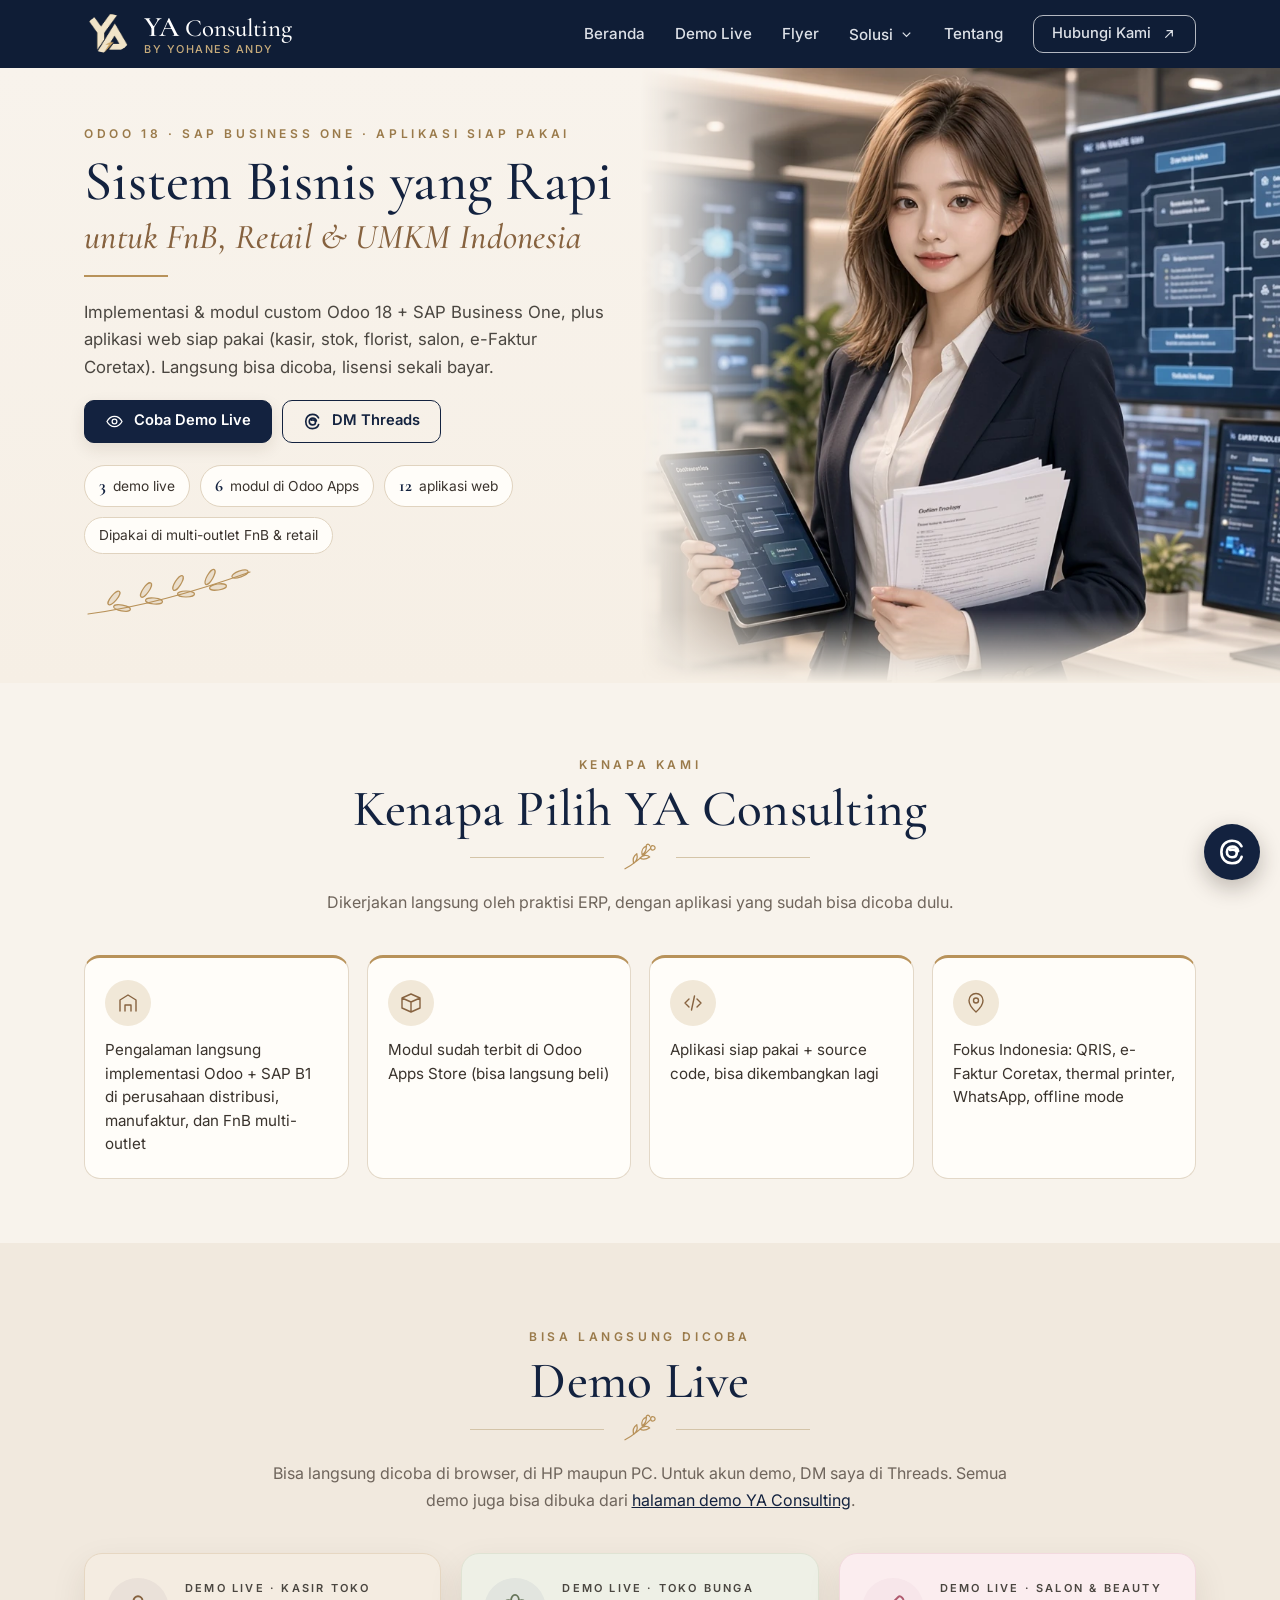
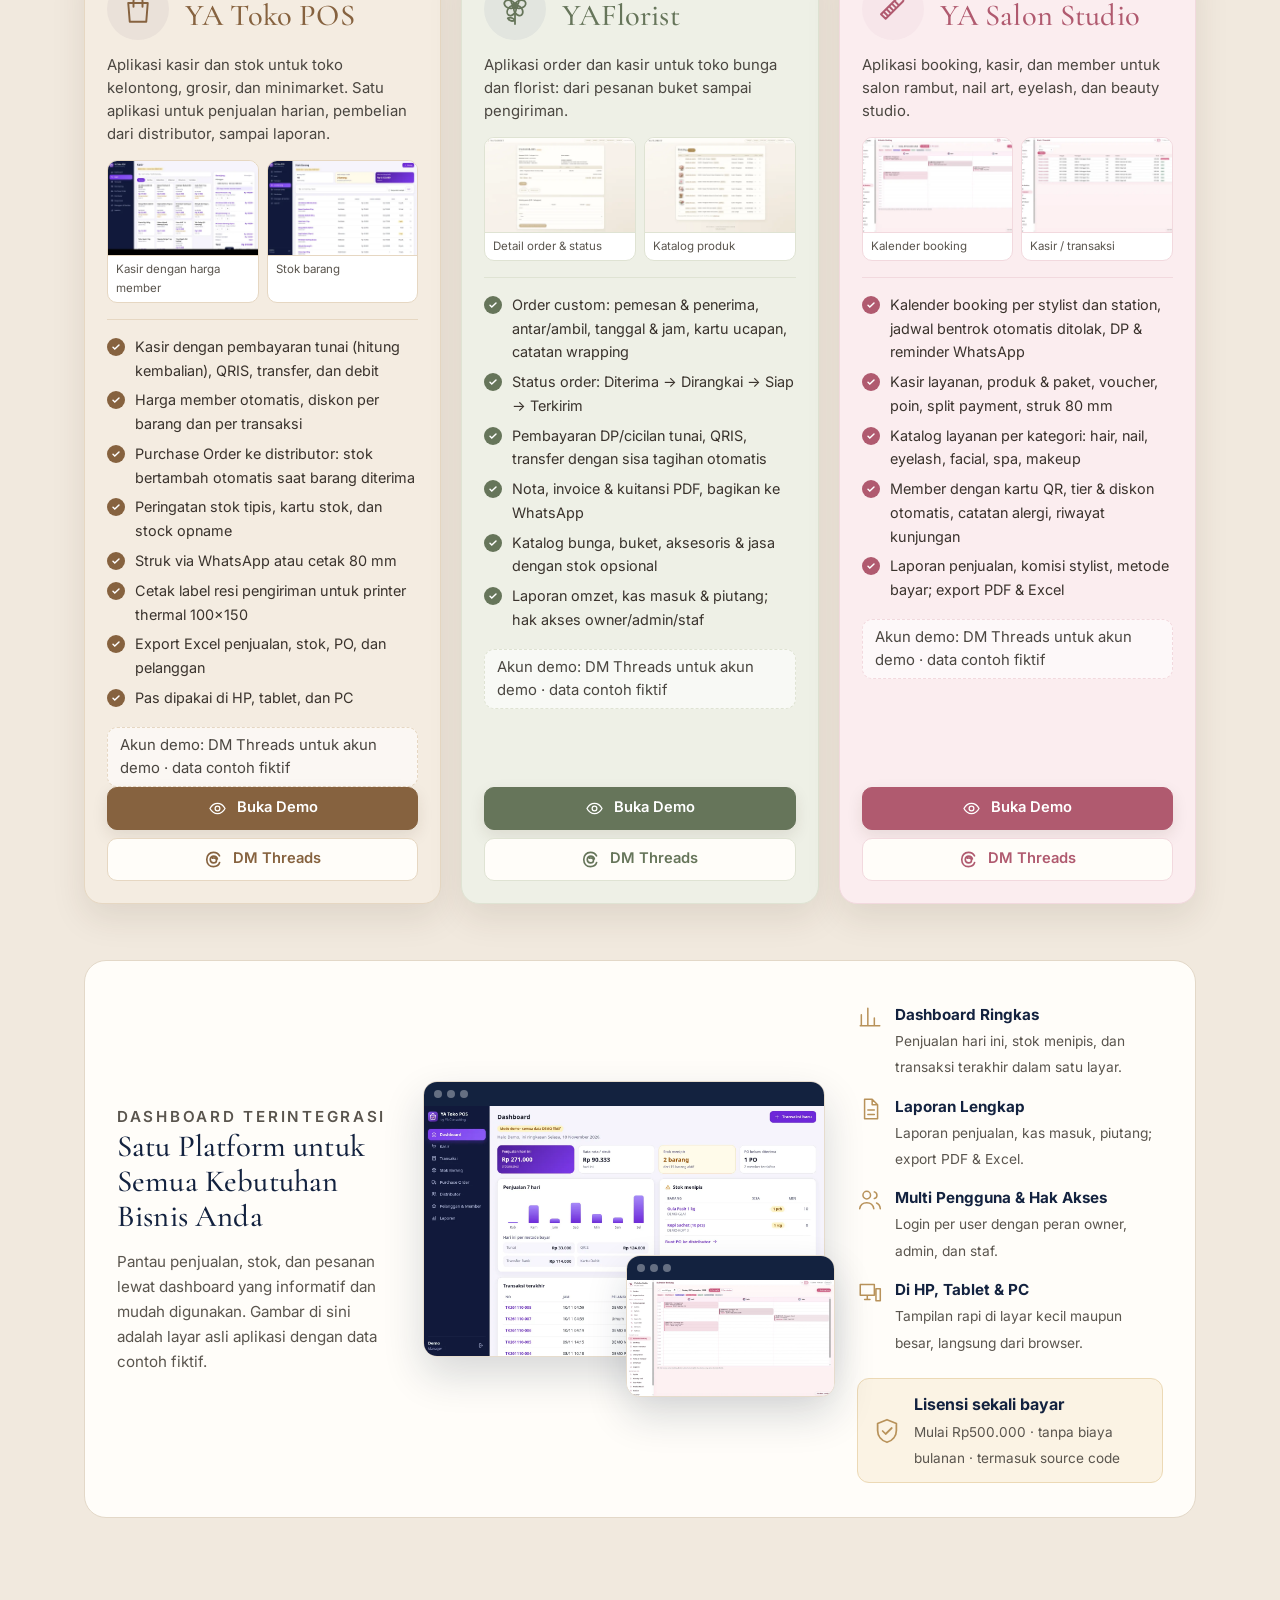
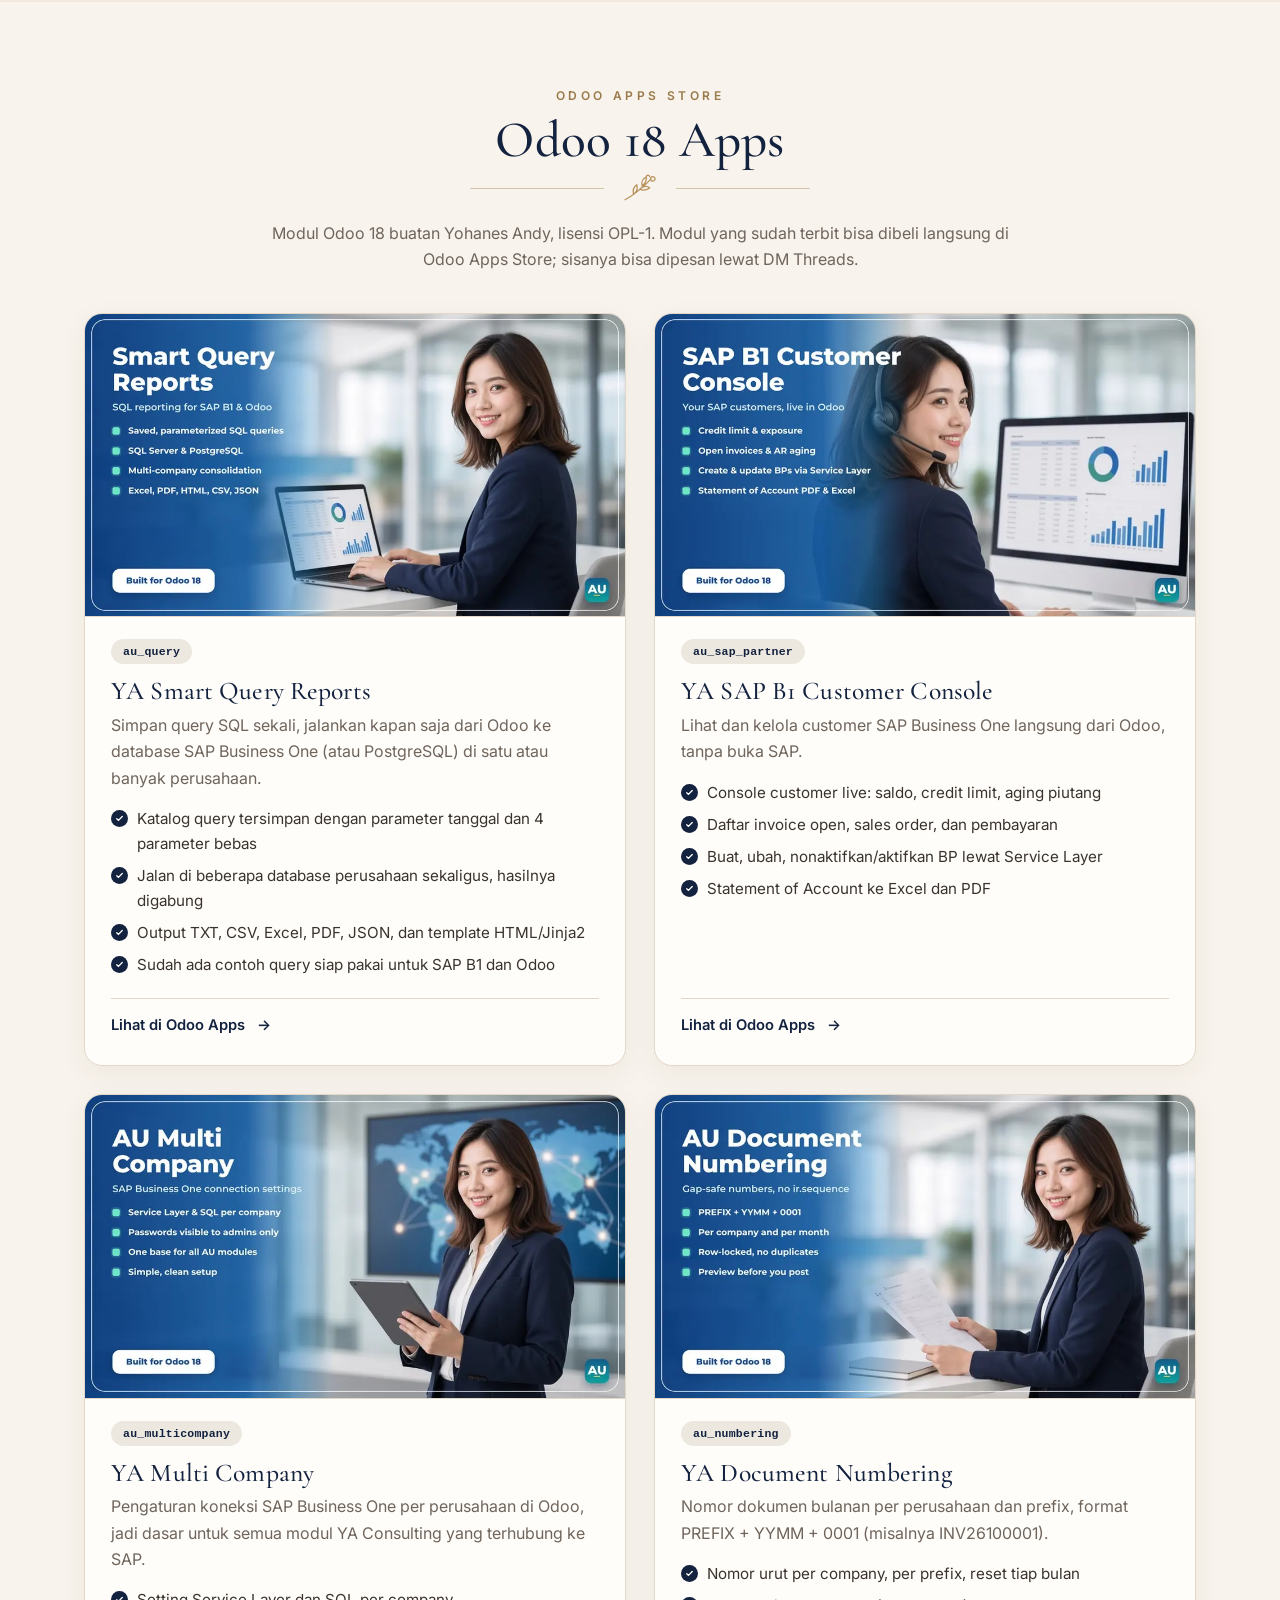
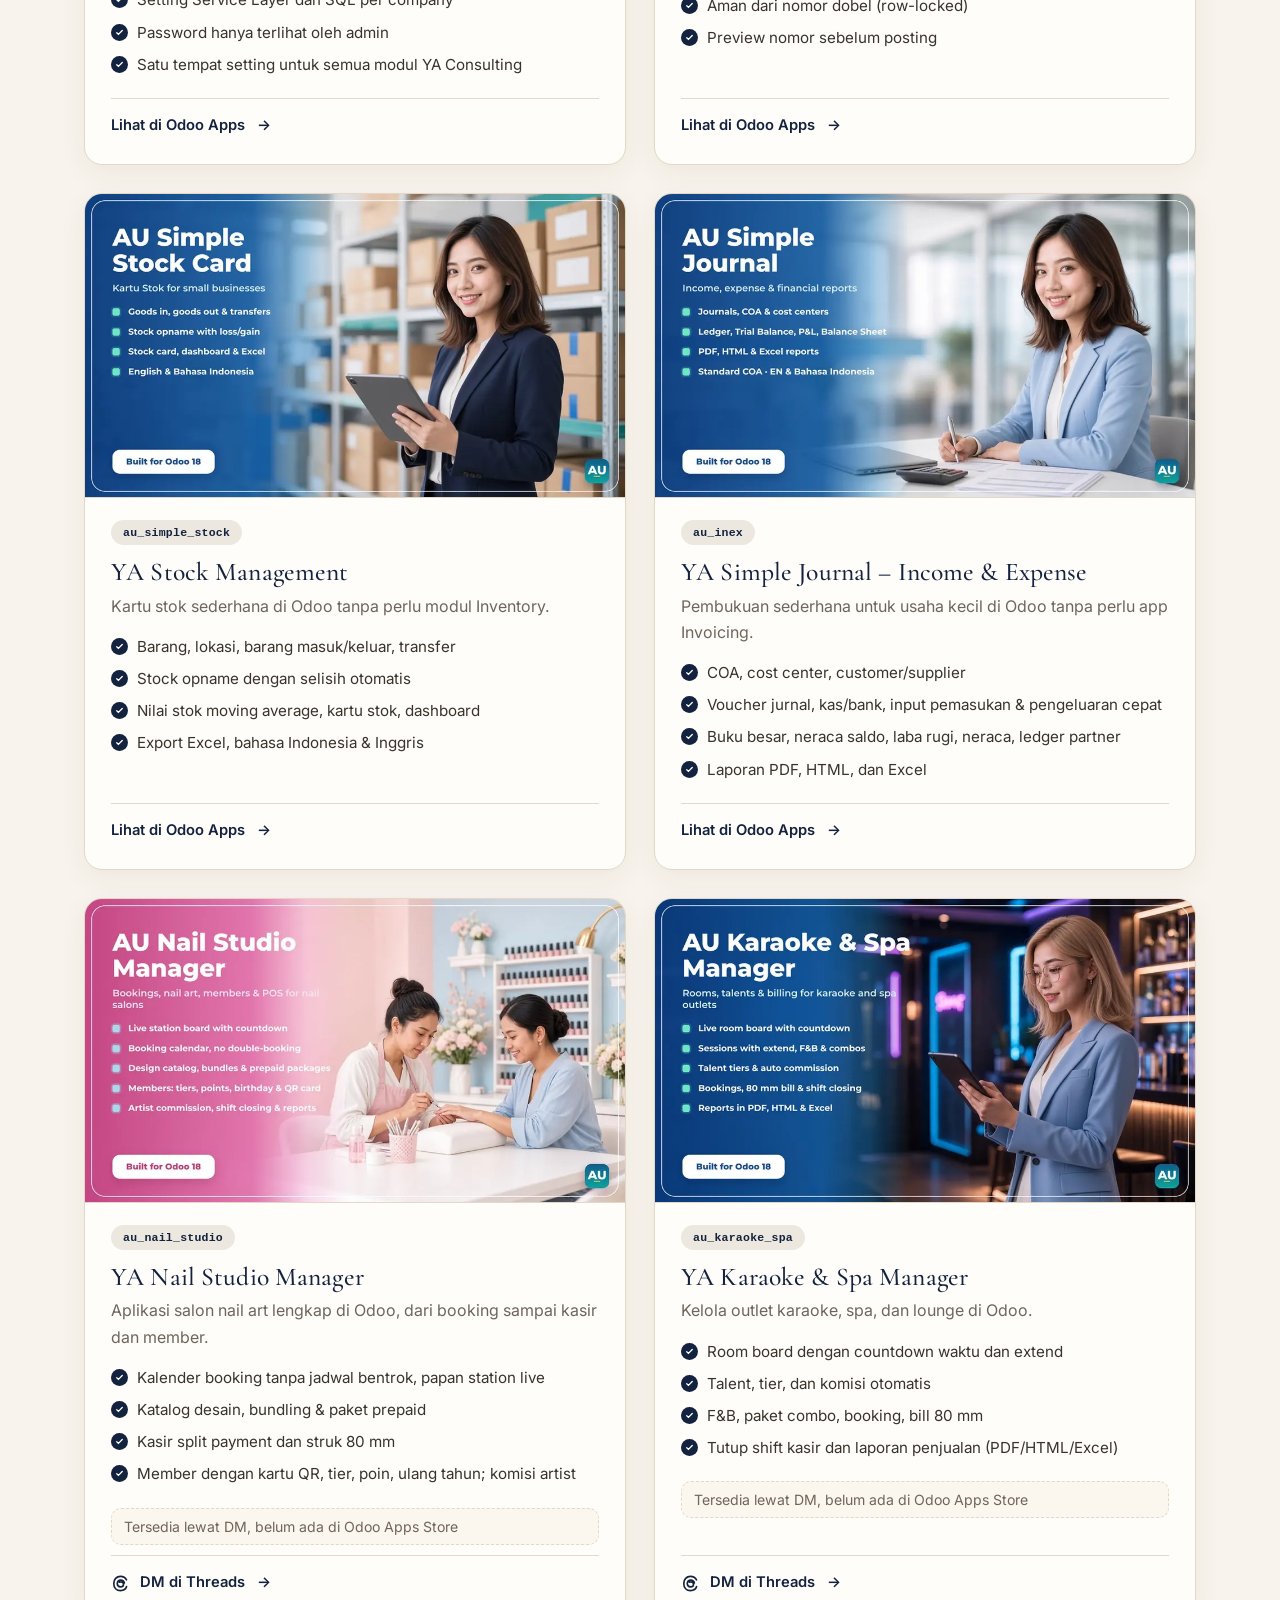
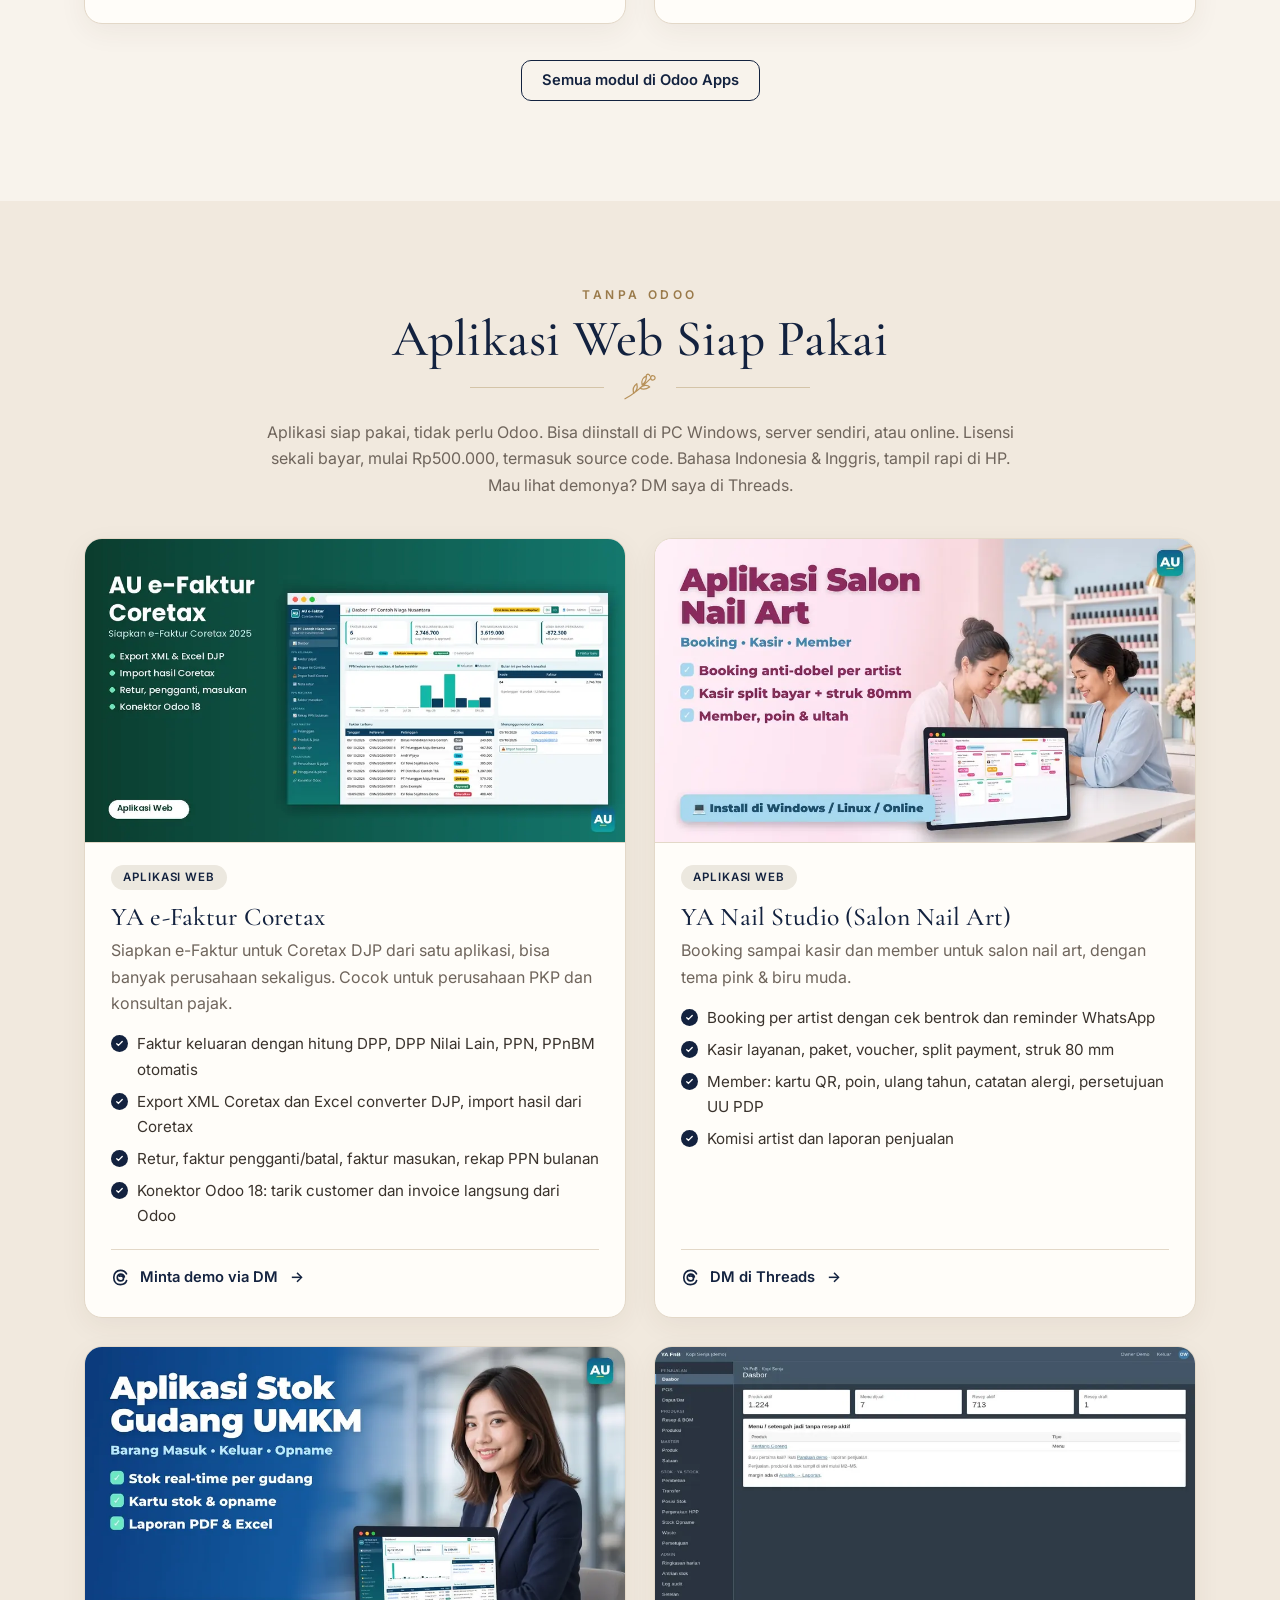
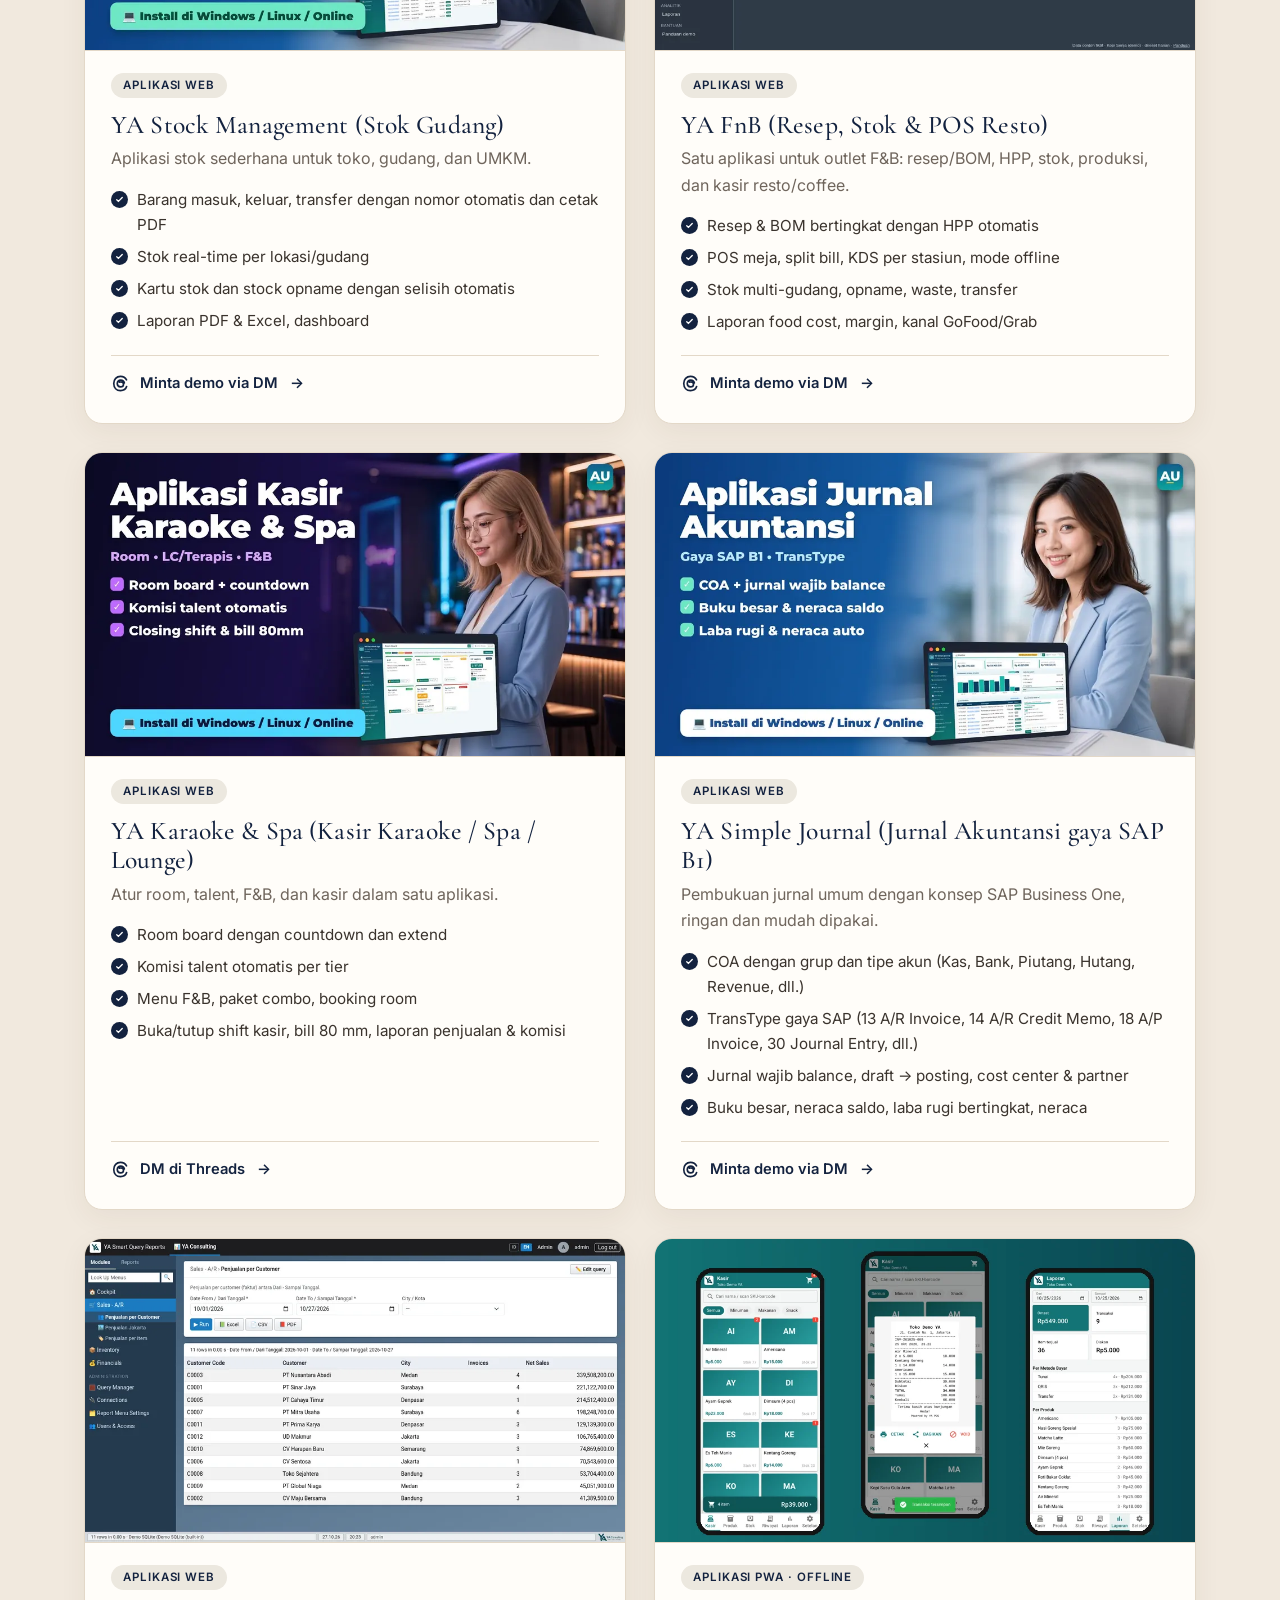
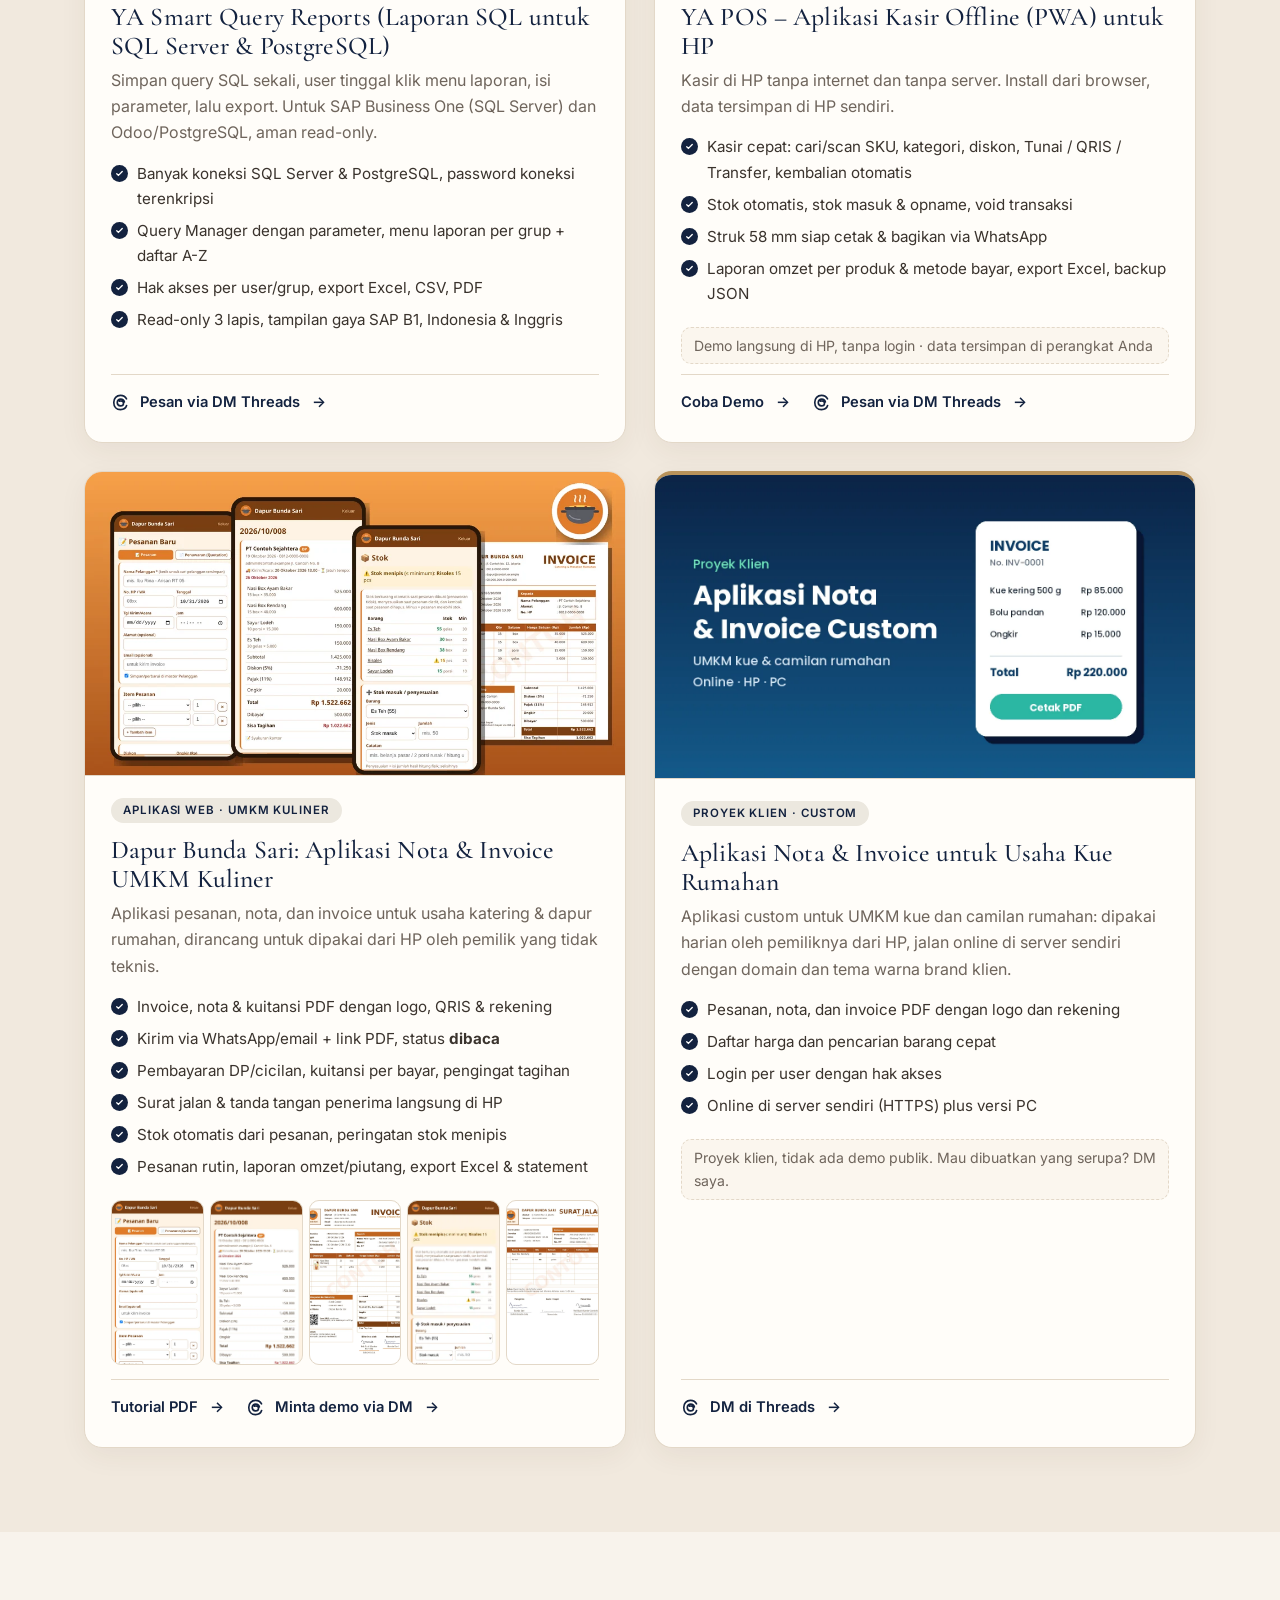
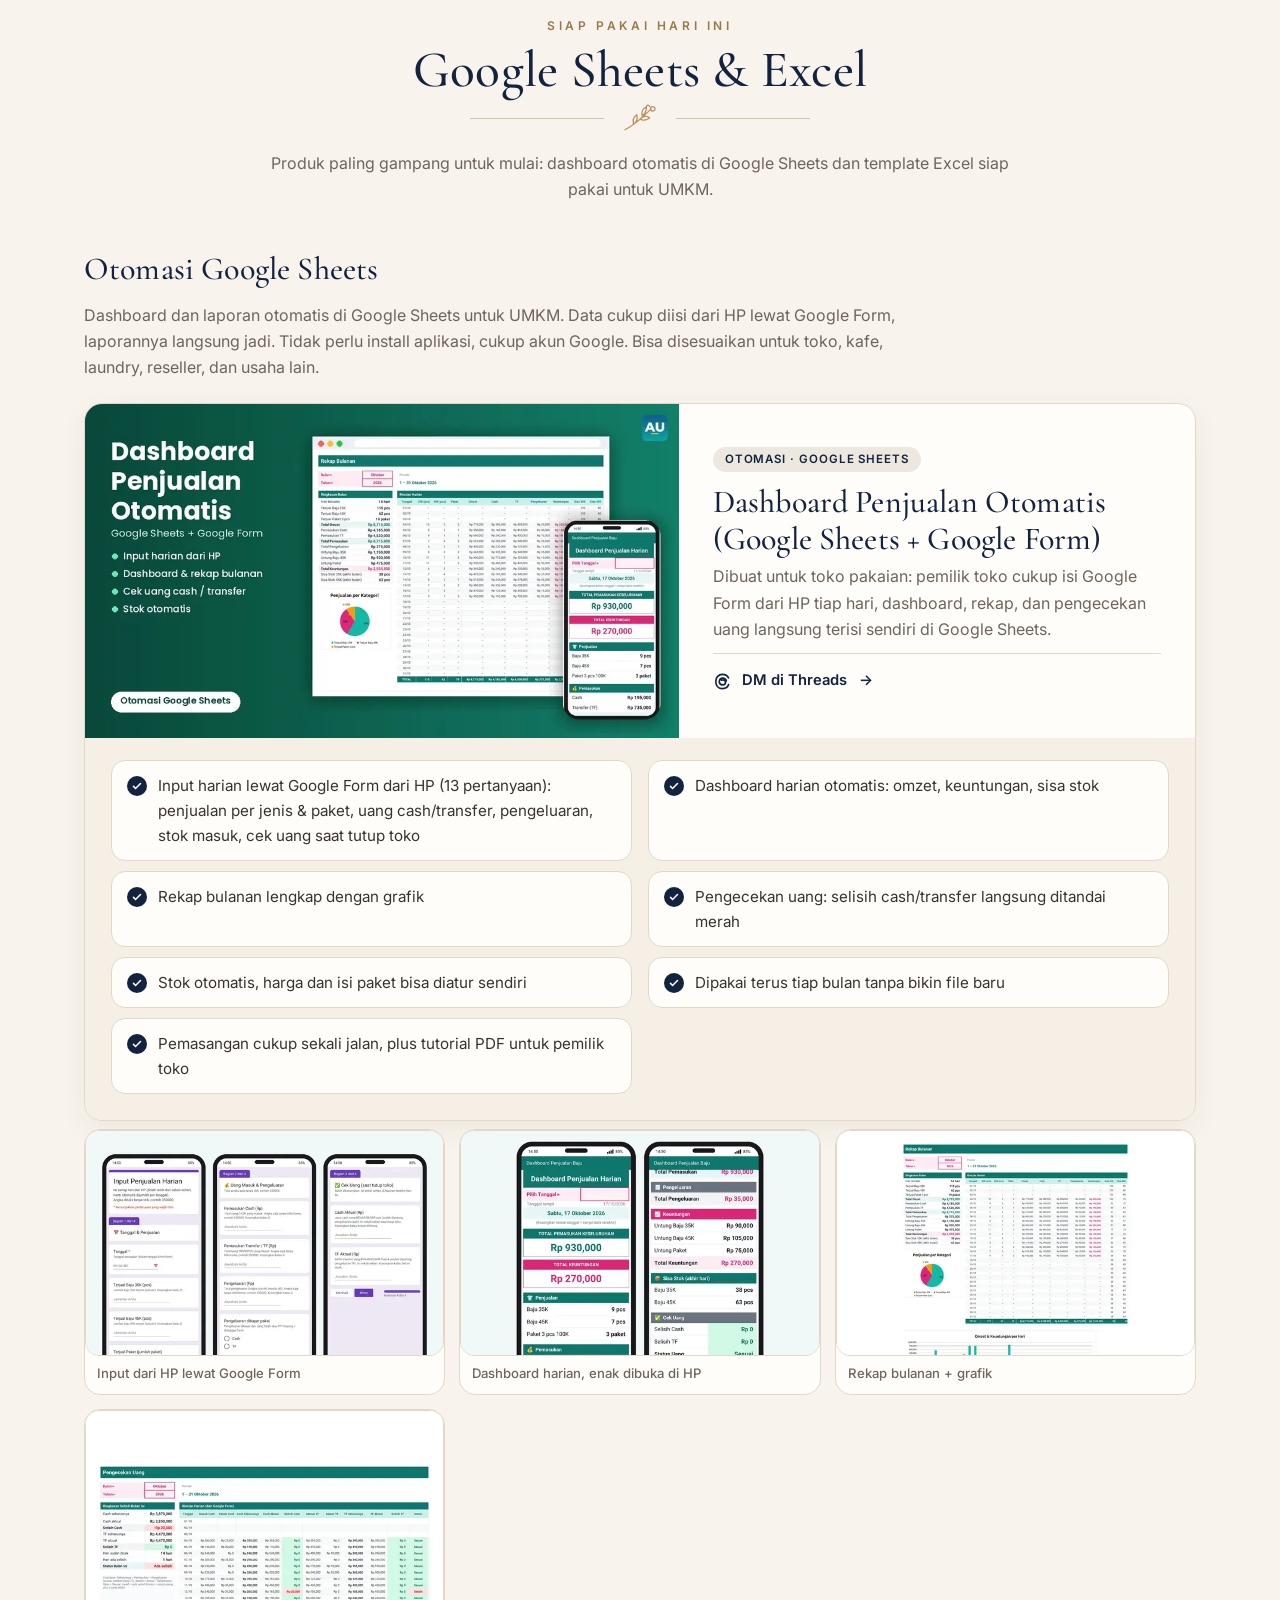
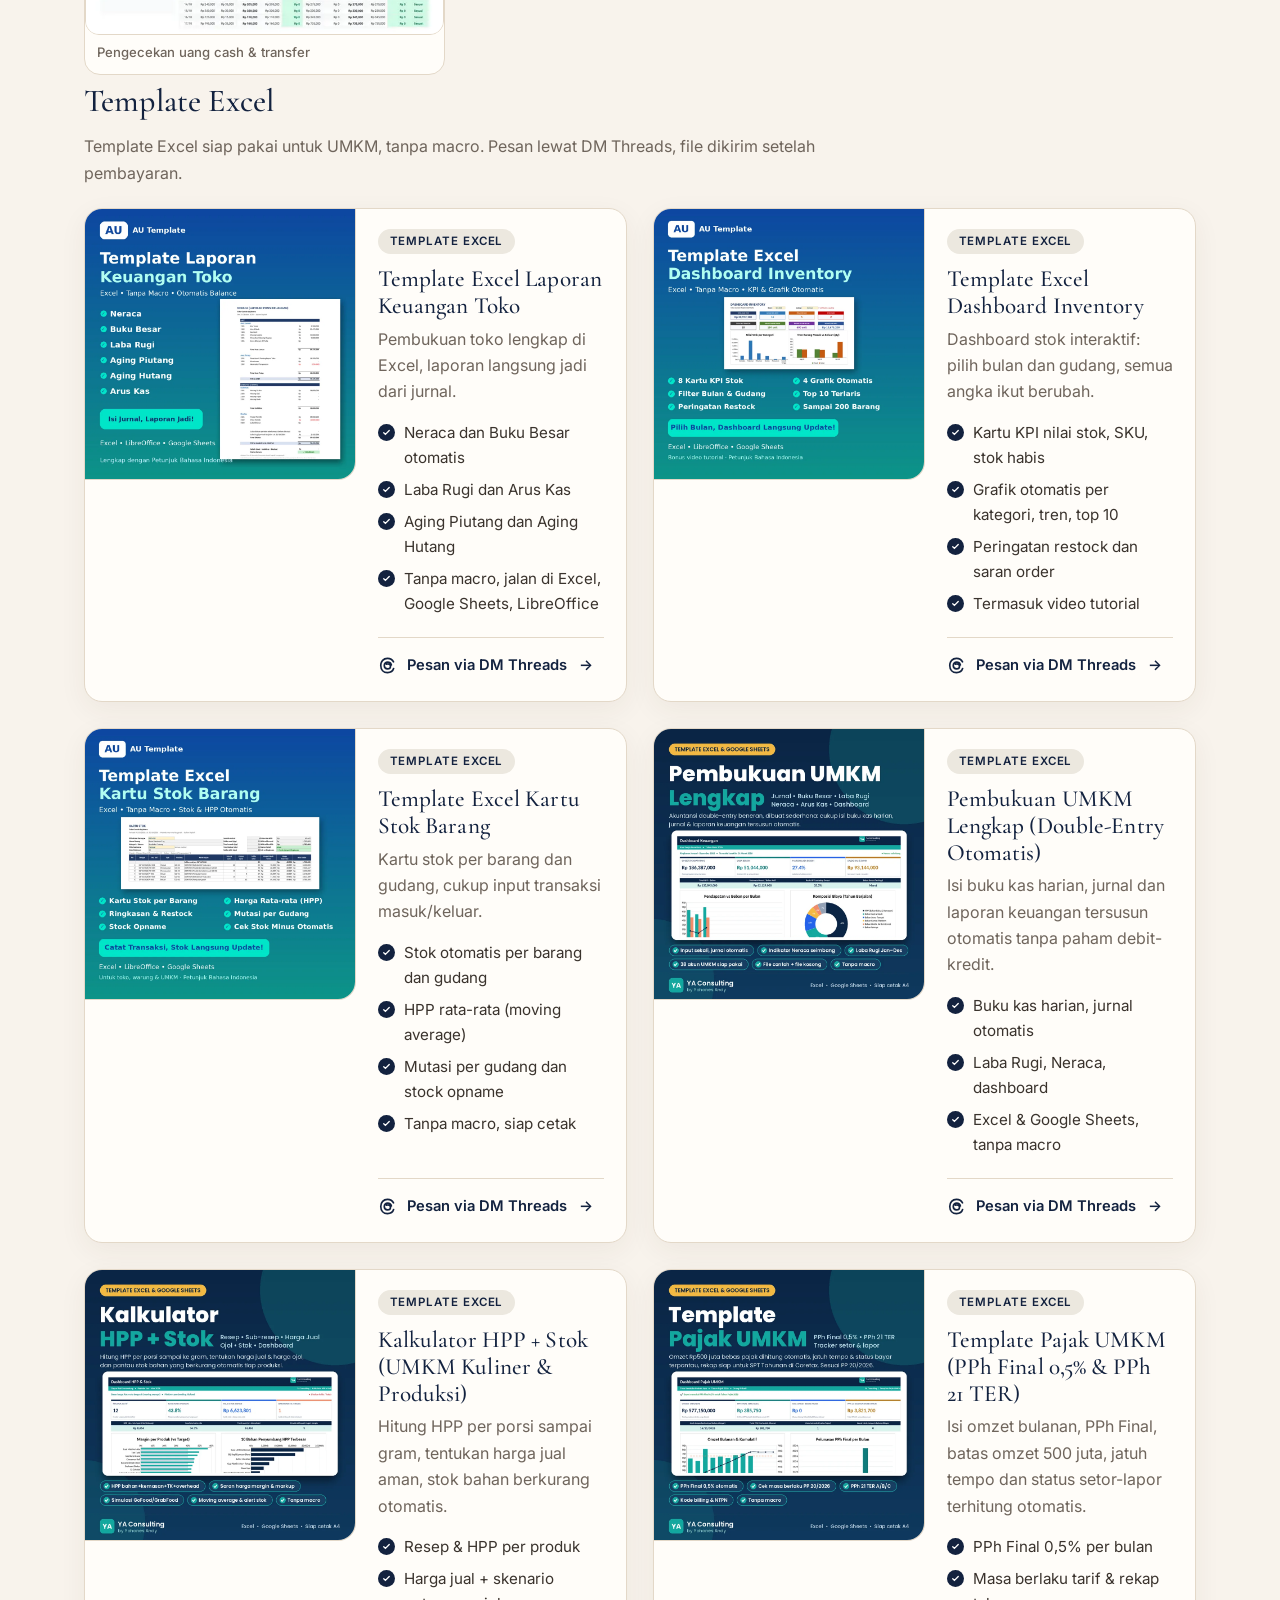
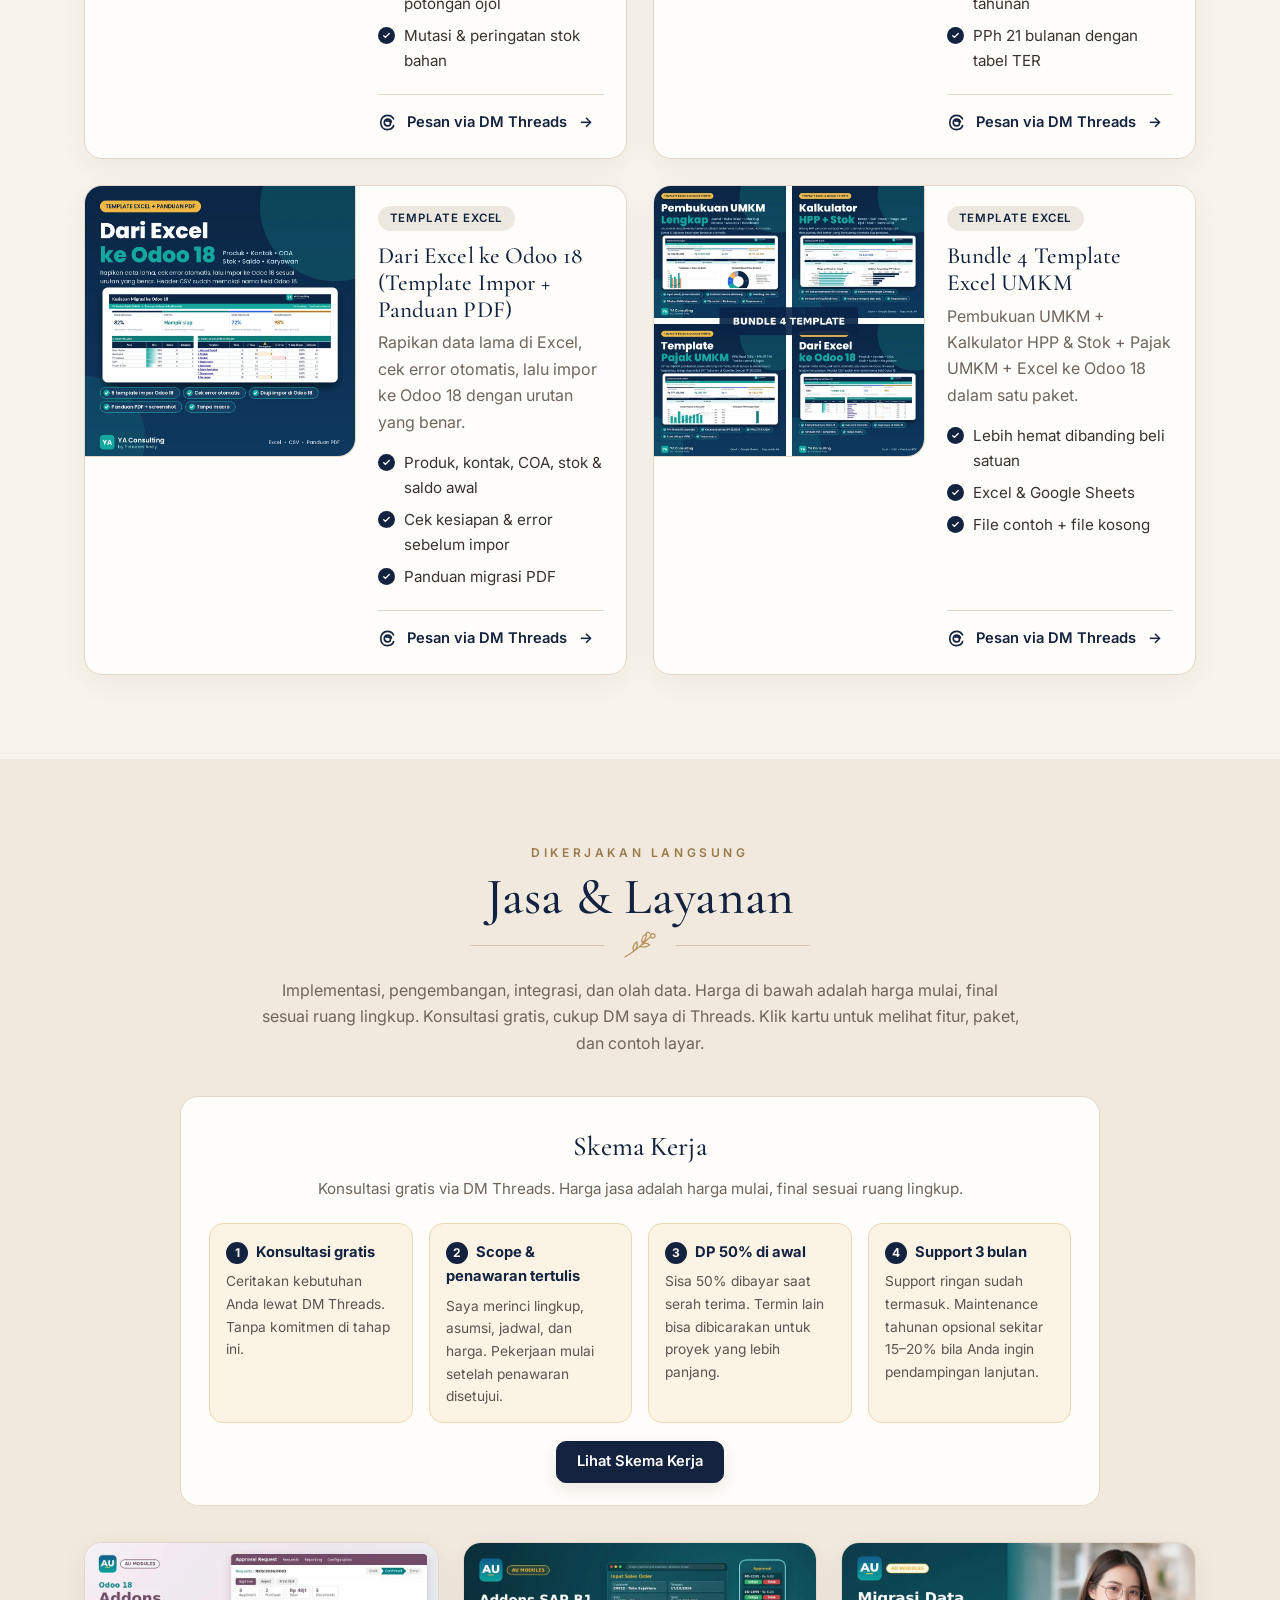
==== commit 68ad6445: "Add Flyer / Promo page with 8 Mika flyers (Andy t838u) Publish feed and story WebP flyers on a new /" ====
--- a/index.html
+++ b/index.html
@@ -23,14 +23,14 @@
 <script type="application/ld+json">{"@context": "https://schema.org", "@type": "Organization", "name": "YA Consulting", "alternateName": "YA Consulting by Yohanes Andy", "url": "https://yasoftware.trade/", "logo": "https://yasoftware.trade/img/ya_logo.png", "image": "https://yasoftware.trade/img/og.jpg", "description": "Developer Odoo 18 + SAP B1 di Indonesia. Modul siap pakai di Odoo Apps, aplikasi kasir florist salon toko, e-Faktur Coretax, integrasi multi-outlet FnB.", "founder": {"@type": "Person", "name": "Yohanes Andy"}, "areaServed": {"@type": "Country", "name": "Indonesia"}, "knowsAbout": ["Odoo 18", "SAP Business One", "e-Faktur Coretax", "Aplikasi kasir"], "sameAs": ["https://www.threads.com/@yohanesandy.erp", "https://apps.odoo.com/apps/modules/browse?author=Andy%20Utomo&series=18.0"]}</script>
 <link rel="preconnect" href="https://fonts.googleapis.com"><link rel="preconnect" href="https://fonts.gstatic.com" crossorigin>
 <link href="https://fonts.googleapis.com/css2?family=Cormorant+Garamond:ital,wght@0,500;0,600;1,500&family=Inter:wght@400;500;600&display=swap" rel="stylesheet">
-<link rel="stylesheet" href="site.css?v=20261115a">
+<link rel="stylesheet" href="site.css?v=20261125a">
 </head>
 <body class="t-navy">
 <header class="nav" id="top"><div class="wrap navin">
 <a class="brand" href="#top" aria-label="YA Consulting by Yohanes Andy"><img class="bmark" src="img/ya_mark_light.png?v=20261115a" srcset="img/ya_mark_light@2x.png?v=20261115a 2x" width="48" height="39" alt=""><span class="btext"><span class="bname"><b>YA</b> Consulting</span><small>by Yohanes Andy</small></span></a>
 <button class="burger" aria-label="Menu" aria-expanded="false" onclick="var n=document.querySelector('.links');var o=n.classList.toggle('open');this.setAttribute('aria-expanded',o)"><span></span><span></span><span></span></button>
 <nav class="links" onclick="if(event.target.tagName==='A'){this.classList.remove('open')}">
-<a href="#top">Beranda</a><a href="#demo">Demo Live</a>
+<a href="#top">Beranda</a><a href="#demo">Demo Live</a><a href="flyer/">Flyer</a>
 <div class="dd"><button class="ddbtn" type="button" aria-haspopup="true">Solusi <svg viewBox="0 0 24 24" fill="none" stroke="currentColor" stroke-width="2" aria-hidden="true"><path d="M6 9l6 6 6-6"/></svg></button><div class="ddmenu"><a href="#odoo">Odoo 18 Apps</a><a href="#aplikasi">Aplikasi Web</a><a href="#sheets">Google Sheets &amp; Excel</a><a href="#layanan">Jasa &amp; Layanan</a><a href="skema-kerja/">Skema Kerja</a></div></div>
 <a href="#tentang">Tentang</a>
 <a class="btn btn-sm" href="#kontak">Hubungi Kami <svg viewBox="0 0 24 24" fill="none" stroke="currentColor" stroke-width="1.8" stroke-linecap="round" aria-hidden="true"><path d="M7 17 17 7 M9 7h8v8"/></svg></a></nav></div></header>
@@ -92,6 +92,59 @@
 <div class="skemateaser"><h3>Skema Kerja</h3><p class="sklead">Konsultasi gratis via DM Threads. Harga jasa adalah harga mulai, final sesuai ruang lingkup.</p><ol class="sksteps"><li><b><span>1</span>Konsultasi gratis</b><p>Ceritakan kebutuhan Anda lewat DM Threads. Tanpa komitmen di tahap ini.</p></li><li><b><span>2</span>Scope &amp; penawaran tertulis</b><p>Saya merinci lingkup, asumsi, jadwal, dan harga. Pekerjaan mulai setelah penawaran disetujui.</p></li><li><b><span>3</span>DP 50% di awal</b><p>Sisa 50% dibayar saat serah terima. Termin lain bisa dibicarakan untuk proyek yang lebih panjang.</p></li><li><b><span>4</span>Support 3 bulan</b><p>Support ringan sudah termasuk. Maintenance tahunan opsional sekitar 15–20% bila Anda ingin pendampingan lanjutan.</p></li></ol><p class="skmore"><a class="btn" href="skema-kerja/">Lihat Skema Kerja</a></p></div>
 <div class="grid g3"><article class="card"><a class="cardlink" href="layanan/modul-custom-odoo-18/"><img src="img/jasa_odoo_addons.webp" width="960" height="540" loading="lazy" alt="Jasa Pembuatan Addons &amp; Modul Custom Odoo 18 (Community/Enterprise)"><div class="cb"><span class="tag web">Jasa</span><h3>Jasa Pembuatan Addons &amp; Modul Custom Odoo 18 (Community/Enterprise)</h3><p>Modul Odoo 18 sesuai alur bisnis Anda: fitur baru, alur approval, penomoran, laporan PDF/Excel, dashboard, integrasi API atau marketplace, sampai migrasi modul lama.</p><p class="fromprice">Mulai Rp1.500.000</p><div class="btns"><span class="btn">Lihat detail</span></div></div></a></article><article class="card"><a class="cardlink" href="layanan/integrasi-sap-b1/"><img src="img/jasa_sap_web_addons.webp" width="960" height="540" loading="lazy" alt="Integrasi &amp; Addons Web SAP Business One via Service Layer"><div class="cb"><span class="tag web">Jasa</span><h3>Integrasi &amp; Addons Web SAP Business One via Service Layer</h3><p>Sambungkan SAP B1 dengan Odoo atau aplikasi lain lewat Service Layer dan SQL: sinkron customer, invoice, stok. Input SO/PO, dashboard, dan upload Excel ke SAP B1 lewat browser atau HP, tanpa install SAP client.</p><p class="fromprice">Mulai Rp5.000.000</p><div class="btns"><span class="btn">Lihat detail</span></div></div></a></article><article class="card"><a class="cardlink" href="layanan/migrasi-sap-b1-dtw/"><img src="img/jasa_sap_migrasi.webp" width="960" height="540" loading="lazy" alt="Jasa Migrasi Data SAP Business One via DTW &amp; Olah Data ke Excel"><div class="cb"><span class="tag web">Jasa</span><h3>Jasa Migrasi Data SAP Business One via DTW &amp; Olah Data ke Excel</h3><p>Migrasi master data, saldo awal, dan dokumen open ke SAP B1, lengkap dengan cleansing dan rekonsiliasi.</p><p class="fromprice">Mulai Rp3.000.000</p><div class="btns"><span class="btn">Lihat detail</span></div></div></a></article><article class="card"><a class="cardlink" href="layanan/migrasi-excel-csv/"><img src="img/jasa_migrasi_data.webp" width="960" height="540" loading="lazy" alt="Jasa Migrasi Data &amp; Olah Data Excel/CSV ke ERP, Database &amp; Laporan"><div class="cb"><span class="tag web">Jasa</span><h3>Jasa Migrasi Data &amp; Olah Data Excel/CSV ke ERP, Database &amp; Laporan</h3><p>Pindahkan data dari Excel/CSV atau aplikasi lama ke ERP dan database baru, rapi dan tervalidasi.</p><p class="fromprice">Mulai Rp2.000.000</p><div class="btns"><span class="btn">Lihat detail</span></div></div></a></article><article class="card"><a class="cardlink" href="layanan/query-crystal-sap-b1/"><img src="img/jasa_sap_query.webp" width="960" height="540" loading="lazy" alt="Jasa Query SQL &amp; Crystal Report SAP Business One"><div class="cb"><span class="tag web">Jasa</span><h3>Jasa Query SQL &amp; Crystal Report SAP Business One</h3><p>Perbaiki query yang error atau lambat, buat query baru, layout Crystal Reports, dan Formatted Search.</p><p class="fromprice">Mulai Rp250.000</p><div class="btns"><span class="btn">Lihat detail</span></div></div></a></article><article class="card"><a class="cardlink" href="layanan/report-excel-dashboard/"><img src="img/jasa_report_excel.webp" width="960" height="540" loading="lazy" alt="Jasa Report Excel, Olah Data CSV &amp; Laporan Keuangan + Dashboard"><div class="cb"><span class="tag web">Jasa</span><h3>Jasa Report Excel, Olah Data CSV &amp; Laporan Keuangan + Dashboard</h3><p>Olah data Excel/CSV jadi rekap, laporan laba rugi, arus kas, dan dashboard yang rapi.</p><p class="fromprice">Mulai Rp500.000</p><div class="btns"><span class="btn">Lihat detail</span></div></div></a></article><article class="card"><a class="cardlink" href="layanan/implementasi-odoo-18/"><img src="img/jasa_implementasi_odoo.webp" width="960" height="540" loading="lazy" alt="Implementasi Odoo 18"><div class="cb"><span class="tag web">Jasa</span><h3>Implementasi Odoo 18</h3><p>Setup Odoo 18 dari awal: analisa proses, konfigurasi modul (penjualan, pembelian, stok, akuntansi), migrasi data, training user.</p><p class="fromprice">Mulai Rp5.000.000</p><div class="btns"><span class="btn">Lihat detail</span></div></div></a></article><article class="card"><a class="cardlink" href="layanan/aplikasi-custom-web/"><img src="img/jasa_aplikasi_custom.webp" width="960" height="540" loading="lazy" alt="Aplikasi Custom (Web)"><div class="cb"><span class="tag web">Jasa</span><h3>Aplikasi Custom (Web)</h3><p>Aplikasi web khusus untuk usaha Anda (kasir, booking, stok, akuntansi, pajak) yang bisa jalan offline di PC atau online.</p><p class="fromprice">Mulai Rp5.000.000</p><div class="btns"><span class="btn">Lihat detail</span></div></div></a></article><article class="card"><a class="cardlink" href="layanan/ya-dashboard-sap-odoo/"><img src="img/jasa_ya_dashboard.webp" width="960" height="540" loading="lazy" alt="YA Dashboard SAP/Odoo"><div class="cb"><span class="tag web">Jasa</span><h3>YA Dashboard SAP/Odoo</h3><p>Dashboard keuangan, penjualan, dan piutang yang membaca data dari SAP Business One atau Odoo — tampilan rapi untuk owner dan finance.</p><p class="fromprice">Mulai Rp5.000.000</p><div class="btns"><span class="btn">Lihat detail</span></div></div></a></article></div>
 </div></section>
+<section id="flyer" class="sec"><div class="wrap flyer-tease"><header class="shead"><p class="eyebrow">Materi Promo</p><h2>Flyer / Promo</h2><div class="divider" aria-hidden="true"><svg viewBox="0 0 40 28" fill="none" stroke="currentColor" stroke-width="1.2" stroke-linecap="round" stroke-linejoin="round"><path d="M6 24C14 20 22 13 30 5 M14 19c-1-4 0-7 3-9 1 4 0 7-3 9z M20 14c3-3 7-3 9-1-3 2-6 3-9 1z M22 11c-1-4 1-7 4-8 0 4-1 6-4 8z M30 5a2 2 0 1 1 4-1 2 2 0 0 1-4 1z M26 3.5a1.6 1.6 0 1 1 3-1"/></svg></div><p class="intro">Flyer produk YA Consulting. Klik gambar untuk memperbesar, atau buka halaman Flyer untuk versi story. Tanya atau pesan via DM Threads.</p></header>
+<div class="flyer-gal">
+<article class="flyer-card" id="website_paket">
+<a class="flyer-thumb" href="img/flyer/website_paket_feed.webp" data-full="img/flyer/website_paket_feed.webp" data-caption="Website Paket" data-alt="Flyer Website Paket YA Consulting: Paket Hemat Rp599.000, UMKM Rp899.000, Custom mulai Rp1.099.000 (data demo)."><img src="img/flyer/website_paket_feed.webp" width="1080" height="1350" loading="lazy" alt="Flyer Website Paket YA Consulting: Paket Hemat Rp599.000, UMKM Rp899.000, Custom mulai Rp1.099.000 (data demo)."></a>
+<div class="cb"><h3>Website Paket</h3><p>Website profesional untuk UMKM. Paket Hemat Rp599.000, UMKM Rp899.000, dan Custom mulai Rp1.099.000.</p>
+<div class="btns"><a class="btn btn-th" href="https://www.threads.com/@yohanesandy.erp" target="_blank" rel="noopener"><svg viewBox="0 0 24 24" aria-hidden="true" fill="none" stroke="currentColor" stroke-width="2.1" stroke-linecap="round"><path d="M16.9 11.3c-.5-2.4-2.2-3.6-4.6-3.6-2.8 0-4.4 1.9-4.4 4.3 0 2.3 1.6 4.2 4.1 4.2 2.3 0 3.8-1.4 3.8-3.4 0-2.5-2.5-3.1-5.3-2.5"/><path d="M19.6 7.4C18.2 4.6 15.5 3 12 3 6.9 3 3.5 6.6 3.5 12s3.4 9 8.5 9c3.8 0 6.8-1.9 7.7-5.1"/></svg>DM di Threads</a>
+<a class="btn btn-outline" href="img/flyer/website_paket_story.webp" target="_blank" rel="noopener">Versi story</a></div></div>
+</article>
+<article class="flyer-card" id="web_app">
+<a class="flyer-thumb" href="img/flyer/web_app_feed.webp" data-full="img/flyer/web_app_feed.webp" data-caption="Web Toko Online + Admin" data-alt="Flyer Web Toko Online + Aplikasi Admin YA Consulting, contoh toko demo Kopi Senja."><img src="img/flyer/web_app_feed.webp" width="1080" height="1350" loading="lazy" alt="Flyer Web Toko Online + Aplikasi Admin YA Consulting, contoh toko demo Kopi Senja."></a>
+<div class="cb"><h3>Web Toko Online + Admin</h3><p>Landing page / web toko UMKM: katalog produk, order via WhatsApp, plus panel admin. Sudah termasuk domain.</p>
+<div class="btns"><a class="btn btn-th" href="https://www.threads.com/@yohanesandy.erp" target="_blank" rel="noopener"><svg viewBox="0 0 24 24" aria-hidden="true" fill="none" stroke="currentColor" stroke-width="2.1" stroke-linecap="round"><path d="M16.9 11.3c-.5-2.4-2.2-3.6-4.6-3.6-2.8 0-4.4 1.9-4.4 4.3 0 2.3 1.6 4.2 4.1 4.2 2.3 0 3.8-1.4 3.8-3.4 0-2.5-2.5-3.1-5.3-2.5"/><path d="M19.6 7.4C18.2 4.6 15.5 3 12 3 6.9 3 3.5 6.6 3.5 12s3.4 9 8.5 9c3.8 0 6.8-1.9 7.7-5.1"/></svg>DM di Threads</a>
+<a class="btn btn-outline" href="img/flyer/web_app_story.webp" target="_blank" rel="noopener">Versi story</a></div></div>
+</article>
+<article class="flyer-card" id="pos">
+<a class="flyer-thumb" href="img/flyer/pos_feed.webp" data-full="img/flyer/pos_feed.webp" data-caption="YA POS" data-alt="Flyer YA POS: aplikasi kasir touch-screen dengan paket lisensi, sewa bulanan, dan custom (data demo)."><img src="img/flyer/pos_feed.webp" width="1080" height="1350" loading="lazy" alt="Flyer YA POS: aplikasi kasir touch-screen dengan paket lisensi, sewa bulanan, dan custom (data demo)."></a>
+<div class="cb"><h3>YA POS</h3><p>Aplikasi kasir touch-screen. Jalan di PC, tablet, dan HP. Lisensi sekali beli, sewa bulanan, atau custom.</p>
+<div class="btns"><a class="btn btn-th" href="https://www.threads.com/@yohanesandy.erp" target="_blank" rel="noopener"><svg viewBox="0 0 24 24" aria-hidden="true" fill="none" stroke="currentColor" stroke-width="2.1" stroke-linecap="round"><path d="M16.9 11.3c-.5-2.4-2.2-3.6-4.6-3.6-2.8 0-4.4 1.9-4.4 4.3 0 2.3 1.6 4.2 4.1 4.2 2.3 0 3.8-1.4 3.8-3.4 0-2.5-2.5-3.1-5.3-2.5"/><path d="M19.6 7.4C18.2 4.6 15.5 3 12 3 6.9 3 3.5 6.6 3.5 12s3.4 9 8.5 9c3.8 0 6.8-1.9 7.7-5.1"/></svg>DM di Threads</a>
+<a class="btn btn-outline" href="img/flyer/pos_story.webp" target="_blank" rel="noopener">Versi story</a></div></div>
+</article>
+<article class="flyer-card" id="salon_studio">
+<a class="flyer-thumb" href="img/flyer/salon_studio_feed.webp" data-full="img/flyer/salon_studio_feed.webp" data-caption="YA Salon Studio" data-alt="Flyer YA Salon Studio: booking, kasir, dan member salon, versi installer atau online (data demo)."><img src="img/flyer/salon_studio_feed.webp" width="1080" height="1350" loading="lazy" alt="Flyer YA Salon Studio: booking, kasir, dan member salon, versi installer atau online (data demo)."></a>
+<div class="cb"><h3>YA Salon Studio</h3><p>Booking, kasir, dan member untuk salon kecantikan. Versi installer atau online.</p>
+<div class="btns"><a class="btn btn-th" href="https://www.threads.com/@yohanesandy.erp" target="_blank" rel="noopener"><svg viewBox="0 0 24 24" aria-hidden="true" fill="none" stroke="currentColor" stroke-width="2.1" stroke-linecap="round"><path d="M16.9 11.3c-.5-2.4-2.2-3.6-4.6-3.6-2.8 0-4.4 1.9-4.4 4.3 0 2.3 1.6 4.2 4.1 4.2 2.3 0 3.8-1.4 3.8-3.4 0-2.5-2.5-3.1-5.3-2.5"/><path d="M19.6 7.4C18.2 4.6 15.5 3 12 3 6.9 3 3.5 6.6 3.5 12s3.4 9 8.5 9c3.8 0 6.8-1.9 7.7-5.1"/></svg>DM di Threads</a>
+<a class="btn btn-outline" href="img/flyer/salon_studio_story.webp" target="_blank" rel="noopener">Versi story</a></div></div>
+</article>
+<article class="flyer-card" id="stock_card">
+<a class="flyer-thumb" href="img/flyer/stock_card_feed.webp" data-full="img/flyer/stock_card_feed.webp" data-caption="YA Stock Card" data-alt="Flyer YA Stock Card: kartu stok dan HPP rata-rata otomatis (data demo)."><img src="img/flyer/stock_card_feed.webp" width="1080" height="1350" loading="lazy" alt="Flyer YA Stock Card: kartu stok dan HPP rata-rata otomatis (data demo)."></a>
+<div class="cb"><h3>YA Stock Card</h3><p>Stok dan HPP rata-rata otomatis. Versi installer atau private cloud tahunan.</p>
+<div class="btns"><a class="btn btn-th" href="https://www.threads.com/@yohanesandy.erp" target="_blank" rel="noopener"><svg viewBox="0 0 24 24" aria-hidden="true" fill="none" stroke="currentColor" stroke-width="2.1" stroke-linecap="round"><path d="M16.9 11.3c-.5-2.4-2.2-3.6-4.6-3.6-2.8 0-4.4 1.9-4.4 4.3 0 2.3 1.6 4.2 4.1 4.2 2.3 0 3.8-1.4 3.8-3.4 0-2.5-2.5-3.1-5.3-2.5"/><path d="M19.6 7.4C18.2 4.6 15.5 3 12 3 6.9 3 3.5 6.6 3.5 12s3.4 9 8.5 9c3.8 0 6.8-1.9 7.7-5.1"/></svg>DM di Threads</a>
+<a class="btn btn-outline" href="img/flyer/stock_card_story.webp" target="_blank" rel="noopener">Versi story</a></div></div>
+</article>
+<article class="flyer-card" id="simple_journal">
+<a class="flyer-thumb" href="img/flyer/simple_journal_feed.webp" data-full="img/flyer/simple_journal_feed.webp" data-caption="YA Simple Journal" data-alt="Flyer YA Simple Journal: pembukuan double-entry, versi installer atau online (data demo)."><img src="img/flyer/simple_journal_feed.webp" width="1080" height="1350" loading="lazy" alt="Flyer YA Simple Journal: pembukuan double-entry, versi installer atau online (data demo)."></a>
+<div class="cb"><h3>YA Simple Journal</h3><p>Pembukuan double-entry berbasis web. Jurnal seimbang, laba rugi dan neraca siap unduh.</p>
+<div class="btns"><a class="btn btn-th" href="https://www.threads.com/@yohanesandy.erp" target="_blank" rel="noopener"><svg viewBox="0 0 24 24" aria-hidden="true" fill="none" stroke="currentColor" stroke-width="2.1" stroke-linecap="round"><path d="M16.9 11.3c-.5-2.4-2.2-3.6-4.6-3.6-2.8 0-4.4 1.9-4.4 4.3 0 2.3 1.6 4.2 4.1 4.2 2.3 0 3.8-1.4 3.8-3.4 0-2.5-2.5-3.1-5.3-2.5"/><path d="M19.6 7.4C18.2 4.6 15.5 3 12 3 6.9 3 3.5 6.6 3.5 12s3.4 9 8.5 9c3.8 0 6.8-1.9 7.7-5.1"/></svg>DM di Threads</a>
+<a class="btn btn-outline" href="img/flyer/simple_journal_story.webp" target="_blank" rel="noopener">Versi story</a></div></div>
+</article>
+<article class="flyer-card" id="smart_query">
+<a class="flyer-thumb" href="img/flyer/smart_query_feed.webp" data-full="img/flyer/smart_query_feed.webp" data-caption="YA Smart Query Reports" data-alt="Flyer YA Smart Query Reports: laporan SQL berparameter multi database (data demo)."><img src="img/flyer/smart_query_feed.webp" width="1080" height="1350" loading="lazy" alt="Flyer YA Smart Query Reports: laporan SQL berparameter multi database (data demo)."></a>
+<div class="cb"><h3>YA Smart Query Reports</h3><p>Laporan SQL berparameter untuk SAP B1 (SQL Server/HANA) dan PostgreSQL (Odoo). Dipasang di server sendiri.</p>
+<div class="btns"><a class="btn btn-th" href="https://www.threads.com/@yohanesandy.erp" target="_blank" rel="noopener"><svg viewBox="0 0 24 24" aria-hidden="true" fill="none" stroke="currentColor" stroke-width="2.1" stroke-linecap="round"><path d="M16.9 11.3c-.5-2.4-2.2-3.6-4.6-3.6-2.8 0-4.4 1.9-4.4 4.3 0 2.3 1.6 4.2 4.1 4.2 2.3 0 3.8-1.4 3.8-3.4 0-2.5-2.5-3.1-5.3-2.5"/><path d="M19.6 7.4C18.2 4.6 15.5 3 12 3 6.9 3 3.5 6.6 3.5 12s3.4 9 8.5 9c3.8 0 6.8-1.9 7.7-5.1"/></svg>DM di Threads</a>
+<a class="btn btn-outline" href="img/flyer/smart_query_story.webp" target="_blank" rel="noopener">Versi story</a></div></div>
+</article>
+<article class="flyer-card" id="custom">
+<a class="flyer-thumb" href="img/flyer/custom_feed.webp" data-full="img/flyer/custom_feed.webp" data-caption="YA Custom" data-alt="Flyer YA Custom: aplikasi bisnis sesuai alur kerja, start dari Rp599 ribu (data demo)."><img src="img/flyer/custom_feed.webp" width="1080" height="1350" loading="lazy" alt="Flyer YA Custom: aplikasi bisnis sesuai alur kerja, start dari Rp599 ribu (data demo)."></a>
+<div class="cb"><h3>YA Custom</h3><p>Aplikasi bisnis sesuai alur kerja kamu, start dari Rp599 ribu. Bisa dihubungkan ke SAP B1 atau Odoo.</p>
+<div class="btns"><a class="btn btn-th" href="https://www.threads.com/@yohanesandy.erp" target="_blank" rel="noopener"><svg viewBox="0 0 24 24" aria-hidden="true" fill="none" stroke="currentColor" stroke-width="2.1" stroke-linecap="round"><path d="M16.9 11.3c-.5-2.4-2.2-3.6-4.6-3.6-2.8 0-4.4 1.9-4.4 4.3 0 2.3 1.6 4.2 4.1 4.2 2.3 0 3.8-1.4 3.8-3.4 0-2.5-2.5-3.1-5.3-2.5"/><path d="M19.6 7.4C18.2 4.6 15.5 3 12 3 6.9 3 3.5 6.6 3.5 12s3.4 9 8.5 9c3.8 0 6.8-1.9 7.7-5.1"/></svg>DM di Threads</a>
+<a class="btn btn-outline" href="img/flyer/custom_story.webp" target="_blank" rel="noopener">Versi story</a></div></div>
+</article>
+</div>
+<p class="skmore" style="margin-top:28px"><a class="btn" href="flyer/">Lihat halaman Flyer</a></p>
+</div></section>
 <section id="tentang" class="sec"><div class="wrap about">
 <div><p class="eyebrow">Tentang</p><h2>Tentang Saya</h2><div class="divider left" aria-hidden="true"><svg viewBox="0 0 40 28" fill="none" stroke="currentColor" stroke-width="1.2" stroke-linecap="round" stroke-linejoin="round"><path d="M6 24C14 20 22 13 30 5 M14 19c-1-4 0-7 3-9 1 4 0 7-3 9z M20 14c3-3 7-3 9-1-3 2-6 3-9 1z M22 11c-1-4 1-7 4-8 0 4-1 6-4 8z M30 5a2 2 0 1 1 4-1 2 2 0 0 1-4 1z M26 3.5a1.6 1.6 0 1 1 3-1"/></svg></div><p>Halo, saya Yohanes Andy, developer ERP di Indonesia. Sehari-hari saya ngurusin Odoo dan SAP Business One di perusahaan distribusi, manufaktur, dan FnB (Meatshop, Resto, Manufaktur): implementasi, bikin modul custom, laporan, sampai integrasi dua sistem lewat SAP Service Layer dan SQL.</p><p>Dari pengalaman itu saya bikin aplikasi siap pakai dengan brand <strong>YA Consulting</strong>: modul Odoo 18 yang sudah terbit di Odoo Apps Store, dan aplikasi web standalone untuk UMKM yang belum butuh ERP penuh. Fokus saya sederhana: aplikasinya harus gampang dipakai, laporannya keluar, dan datanya aman.</p></div>
 <ul class="checks"><li>Odoo 18 (Community &amp; Enterprise): modul custom, laporan PDF/Excel, multi-company</li><li>SAP Business One: Service Layer, query SQL Server, laporan &amp; integrasi ke Odoo</li><li>Aplikasi web custom: ringan, bisa jalan di PC Windows, server lokal, atau online</li><li>FnB (Meatshop, Resto, Manufaktur): multi company, multi outlet, laporan &amp; transaksi konsolidasi</li><li>Pajak Indonesia: e-Faktur Coretax 2025</li></ul></div></section>
@@ -122,5 +175,6 @@
  window.open('https://www.threads.com/@yohanesandy.erp','_blank','noopener');
 });})();
 </script>
+<script src="layanan.js?v=20261125a"></script>
 </body>
 </html>
--- a/site.css
+++ b/site.css
@@ -439,3 +439,22 @@
 .skpage .terms p{margin:0;color:var(--muted);font-size:.92rem}
 @media (max-width:800px){.skpage .terms{grid-template-columns:1fr}.skpage .sklist li{grid-template-columns:1fr}}
 @media (max-width:760px){.art{padding-bottom:100px}.pagehero{padding-top:28px}}
+
+/* flyer promo */
+#flyer,.flyer-card[id]{scroll-margin-top:88px}
+.flyer-gal{display:grid;grid-template-columns:repeat(4,1fr);gap:22px}
+.flyer-card{background:#fffdf9;border:1px solid var(--line);border-radius:18px;overflow:hidden;display:flex;flex-direction:column;box-shadow:0 8px 28px rgba(70,50,30,.06);transition:transform .2s,box-shadow .2s}
+.flyer-card:hover{transform:translateY(-3px);box-shadow:0 14px 36px rgba(70,50,30,.11)}
+.flyer-card a.flyer-thumb{display:block;background:#efe8dc}
+.flyer-card a.flyer-thumb img{width:100%;aspect-ratio:4/5;object-fit:cover;object-position:top;display:block}
+.flyer-card .cb{padding:16px 18px 18px;display:flex;flex-direction:column;flex:1}
+.flyer-card h3{margin:0 0 6px;font-weight:500;color:#13223f;font-size:1.28rem}
+.flyer-card p{margin:0 0 14px;color:var(--muted);font-size:.9rem;line-height:1.45;flex:1}
+.flyer-card .btns{display:flex;flex-wrap:wrap;gap:8px;margin-top:auto}
+.flyer-card .btn-outline{background:transparent;color:#13223f;border:1.5px solid #13223f}
+.flyer-card .btn-outline:hover{background:#13223f;color:#fff}
+.flyer-tease .shead .btn{margin-top:8px}
+@media (max-width:1100px){.flyer-gal{grid-template-columns:repeat(3,1fr)}}
+@media (max-width:800px){.flyer-gal{grid-template-columns:repeat(2,1fr)}}
+@media (max-width:520px){.flyer-gal{grid-template-columns:1fr}}
+.lb img.lb-portrait{max-height:calc(100vh - 140px);width:auto;max-width:min(1080px,92vw)}
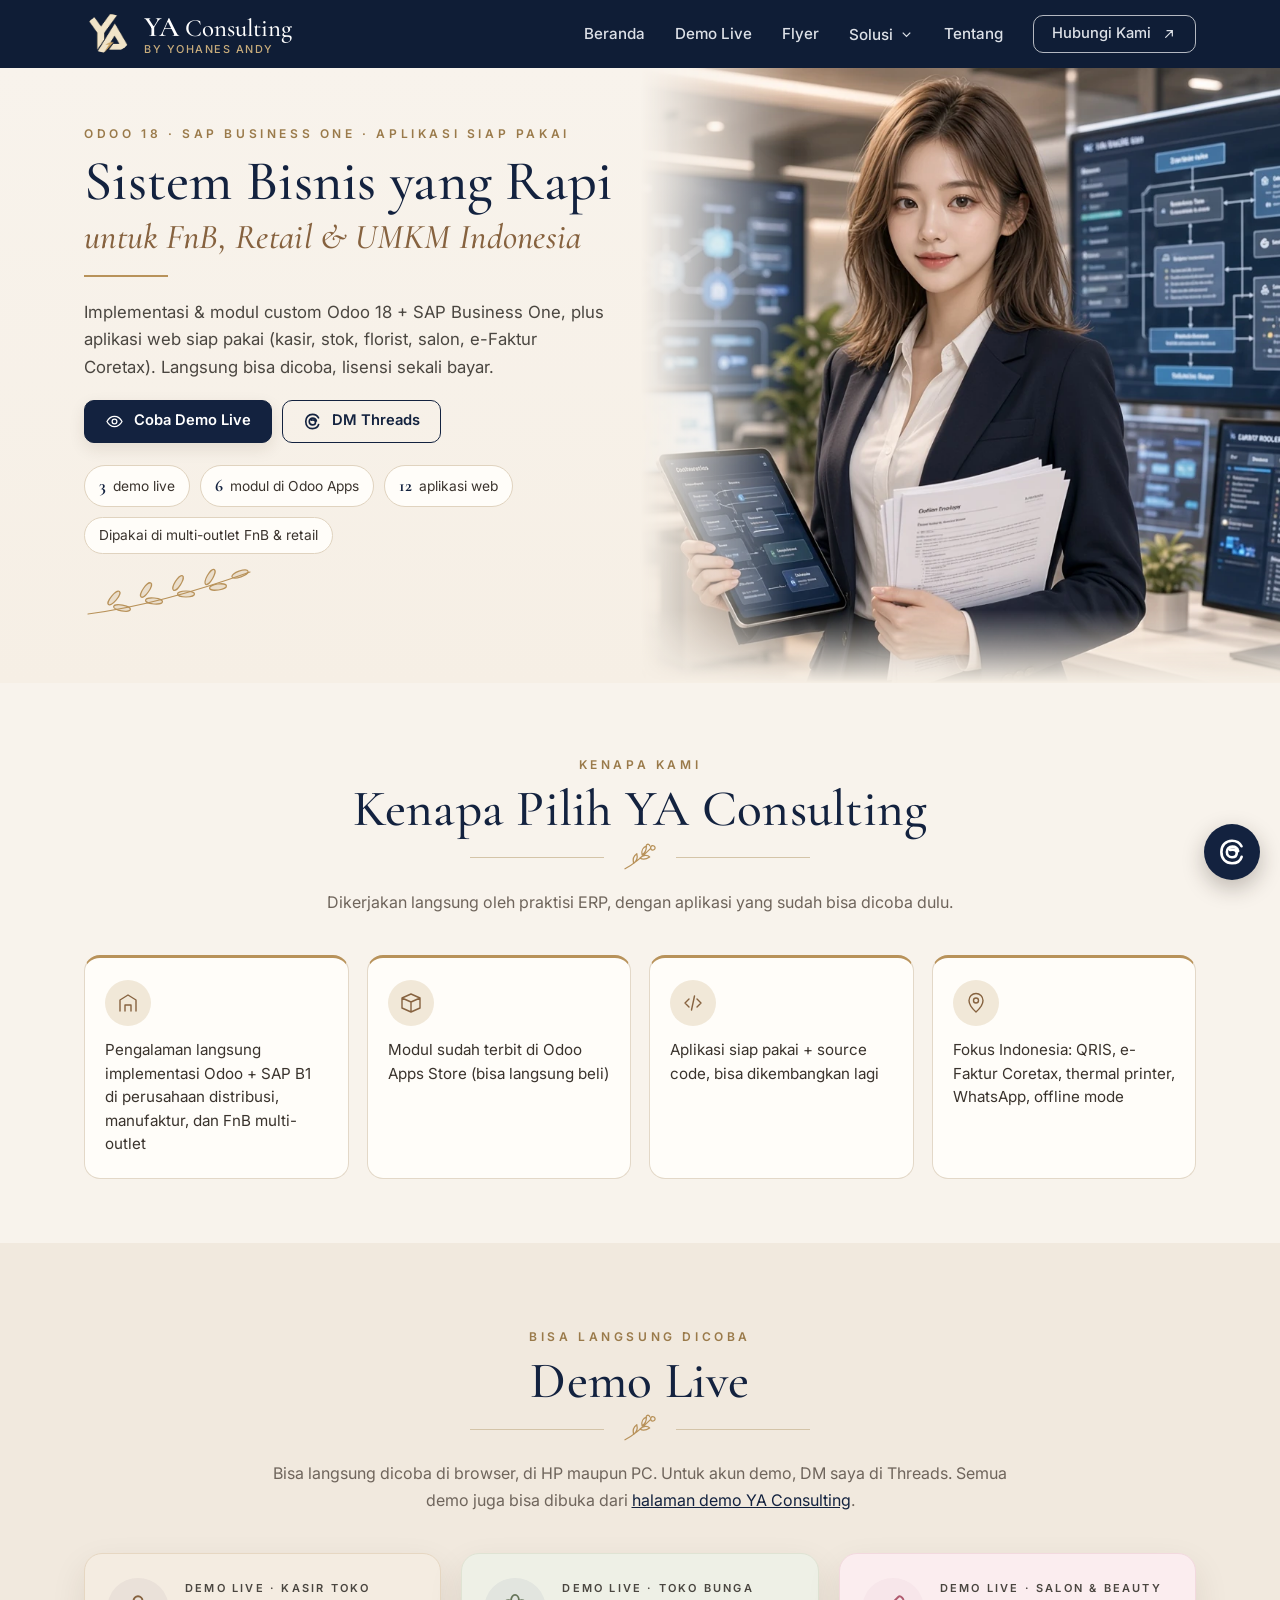
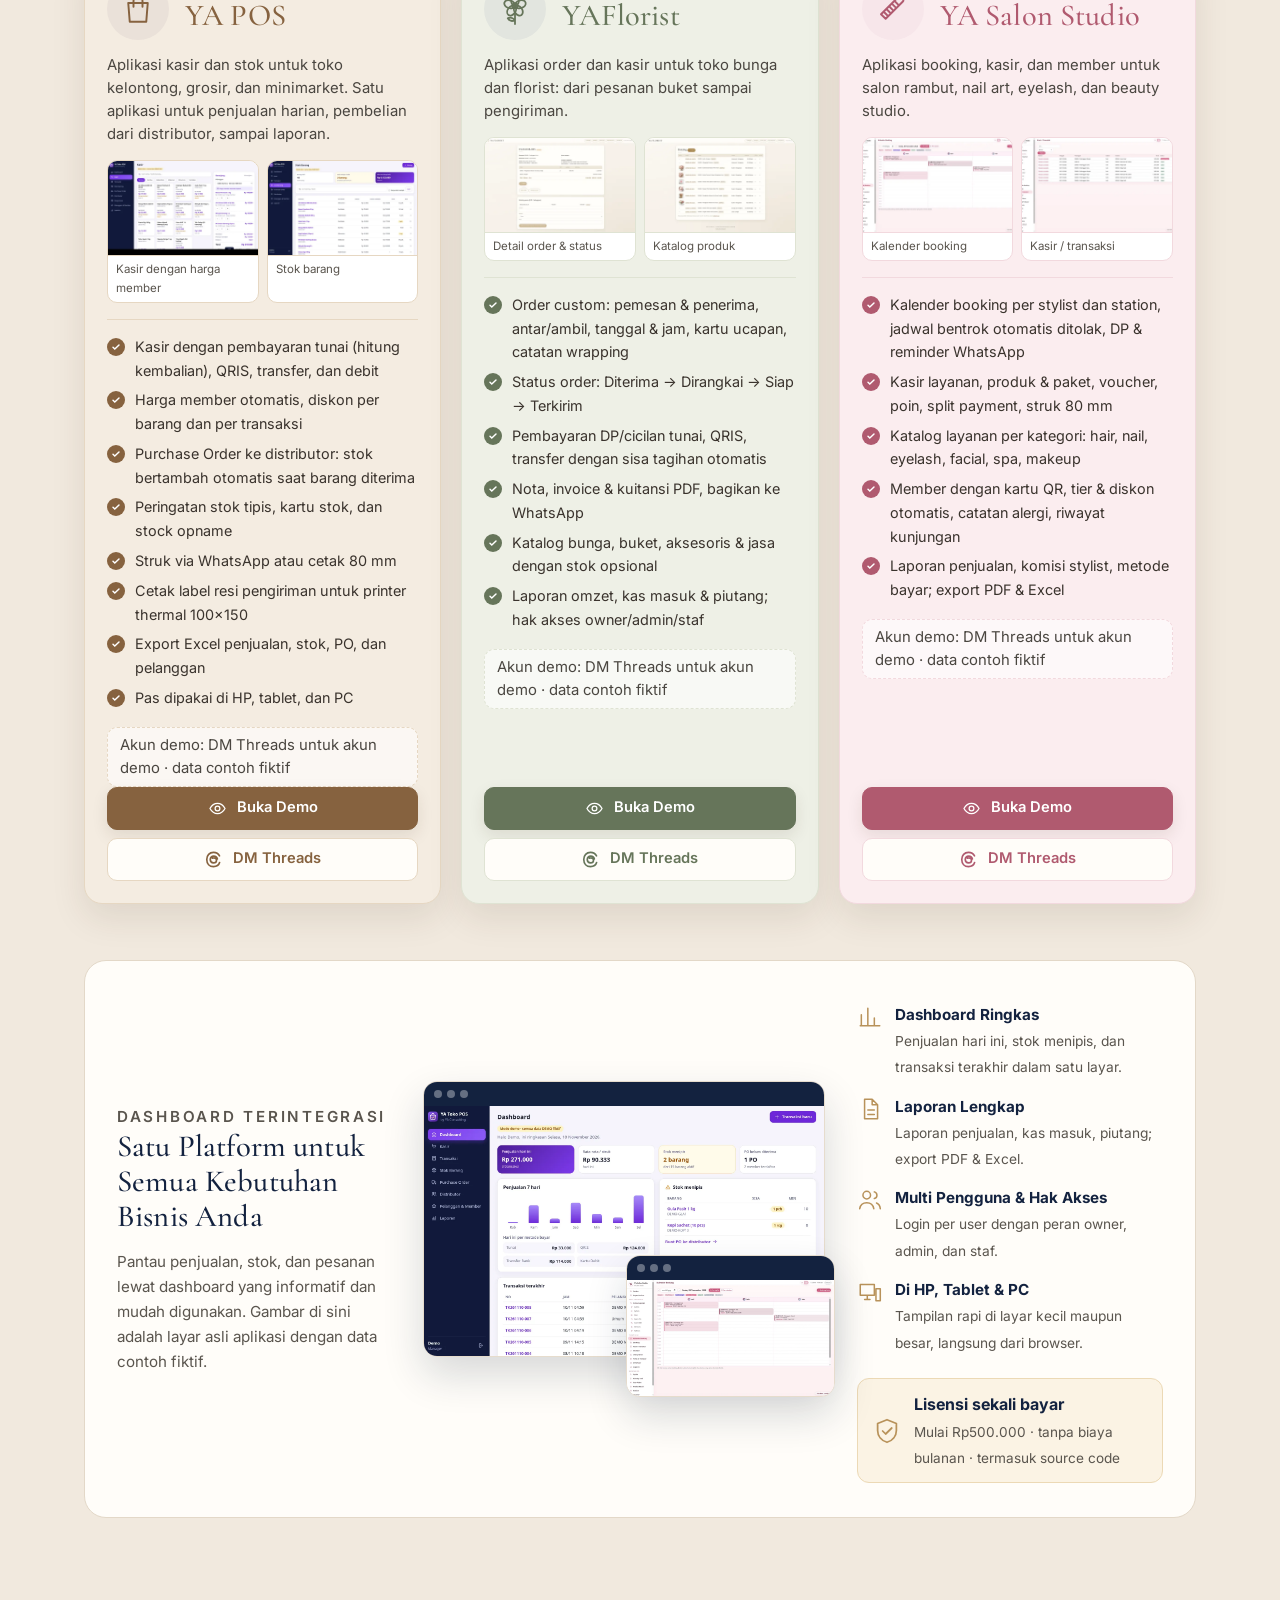
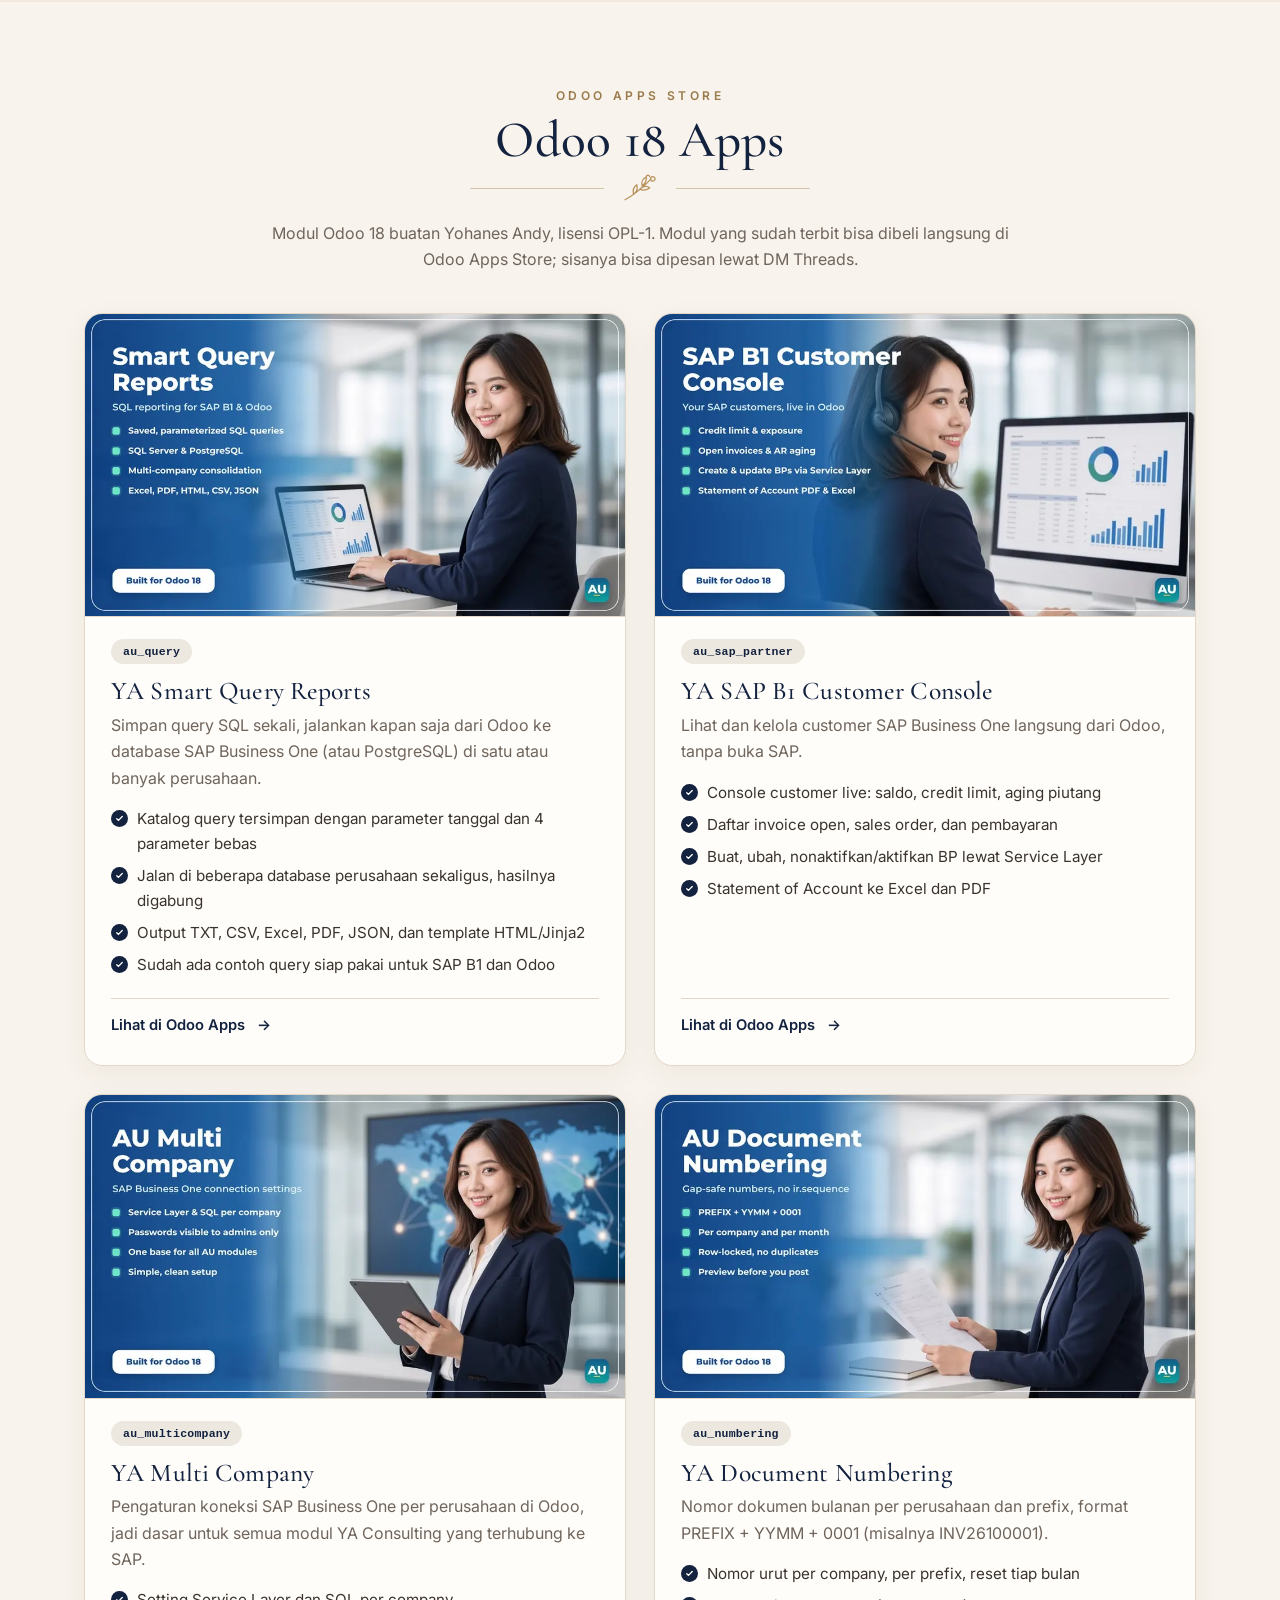
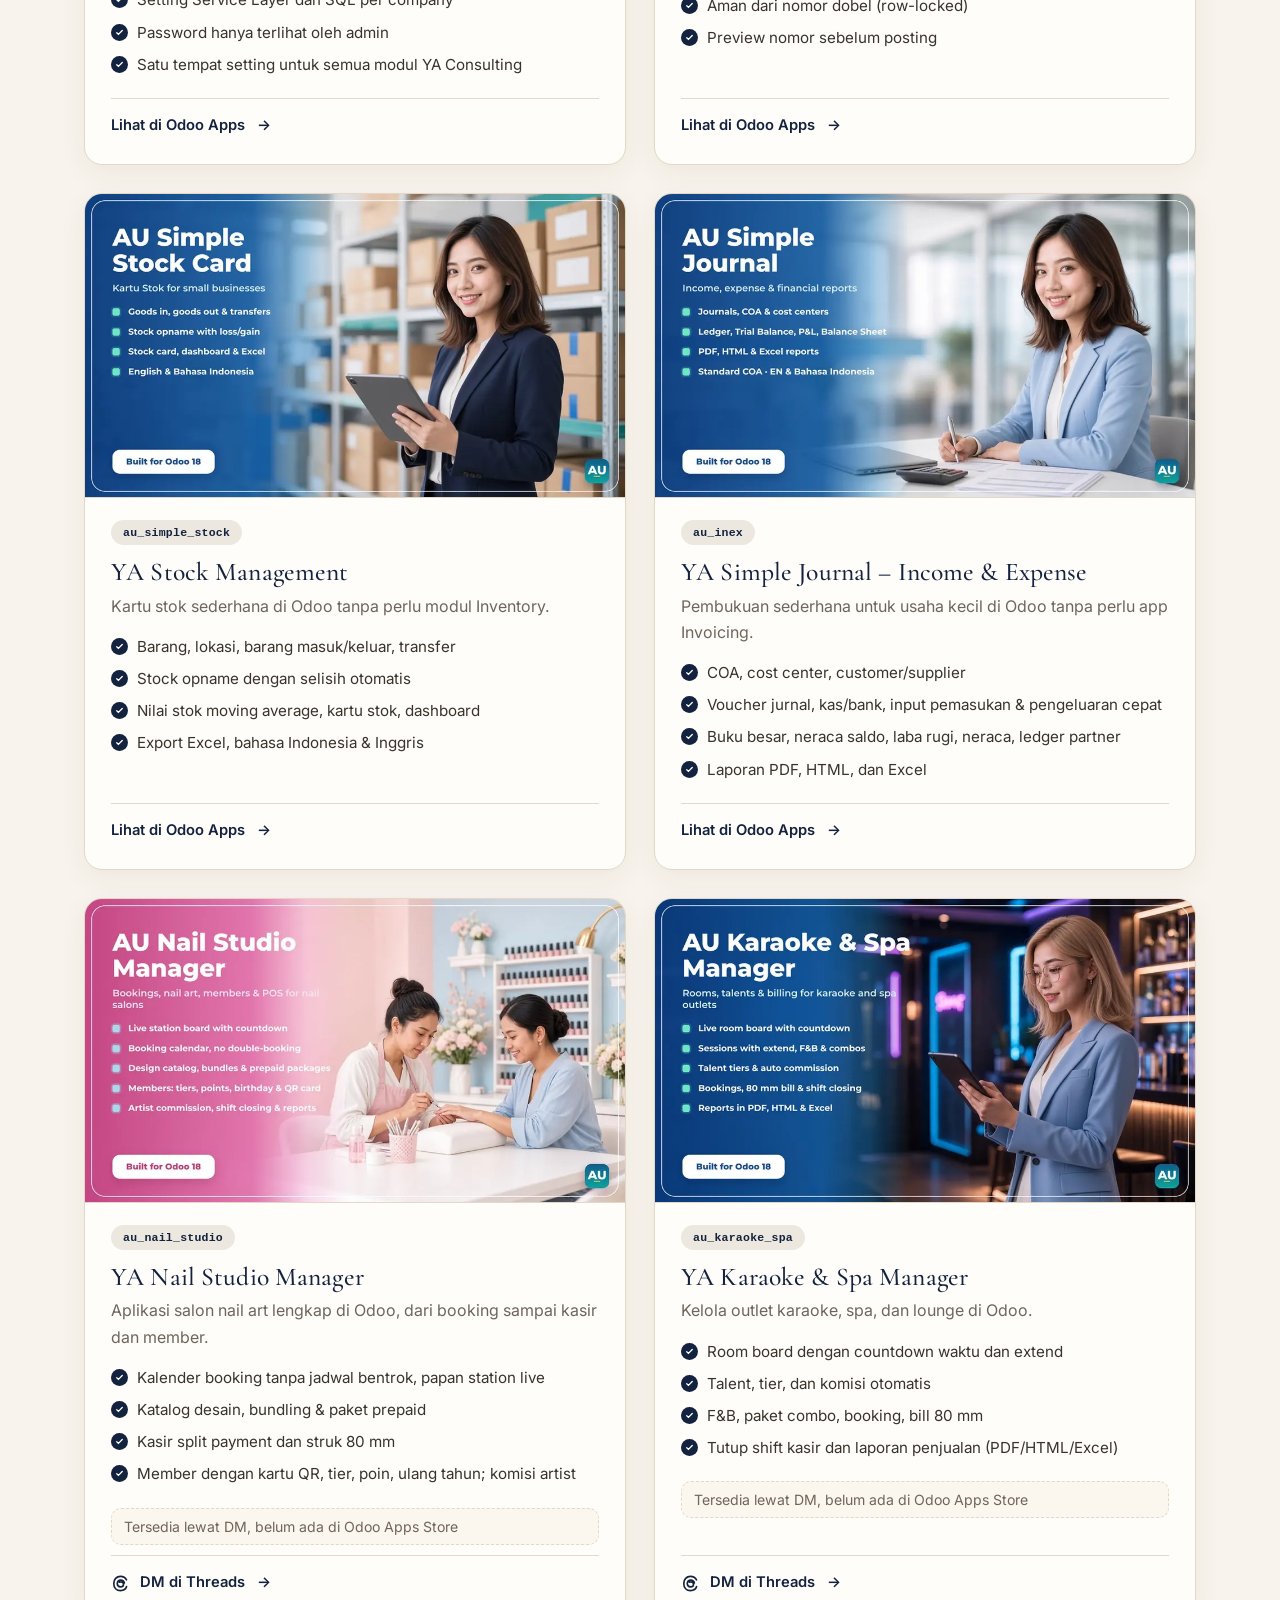
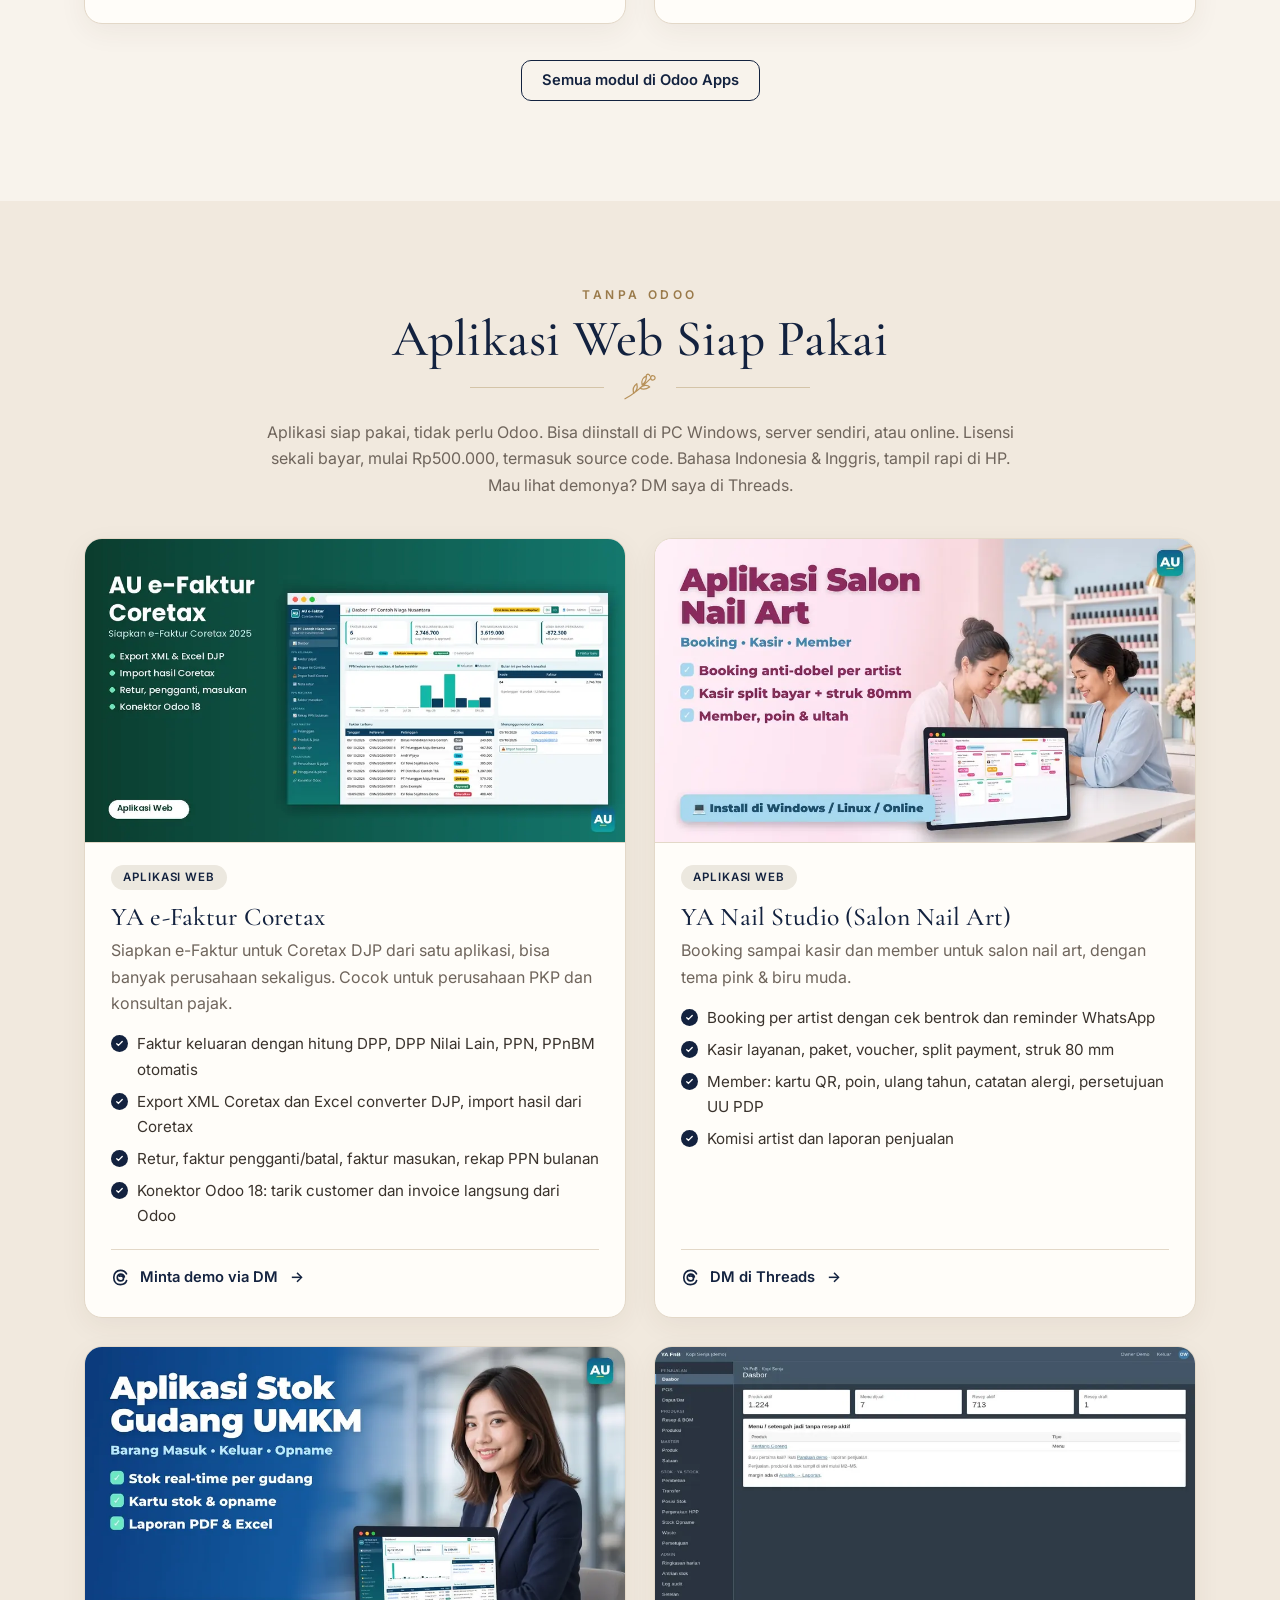
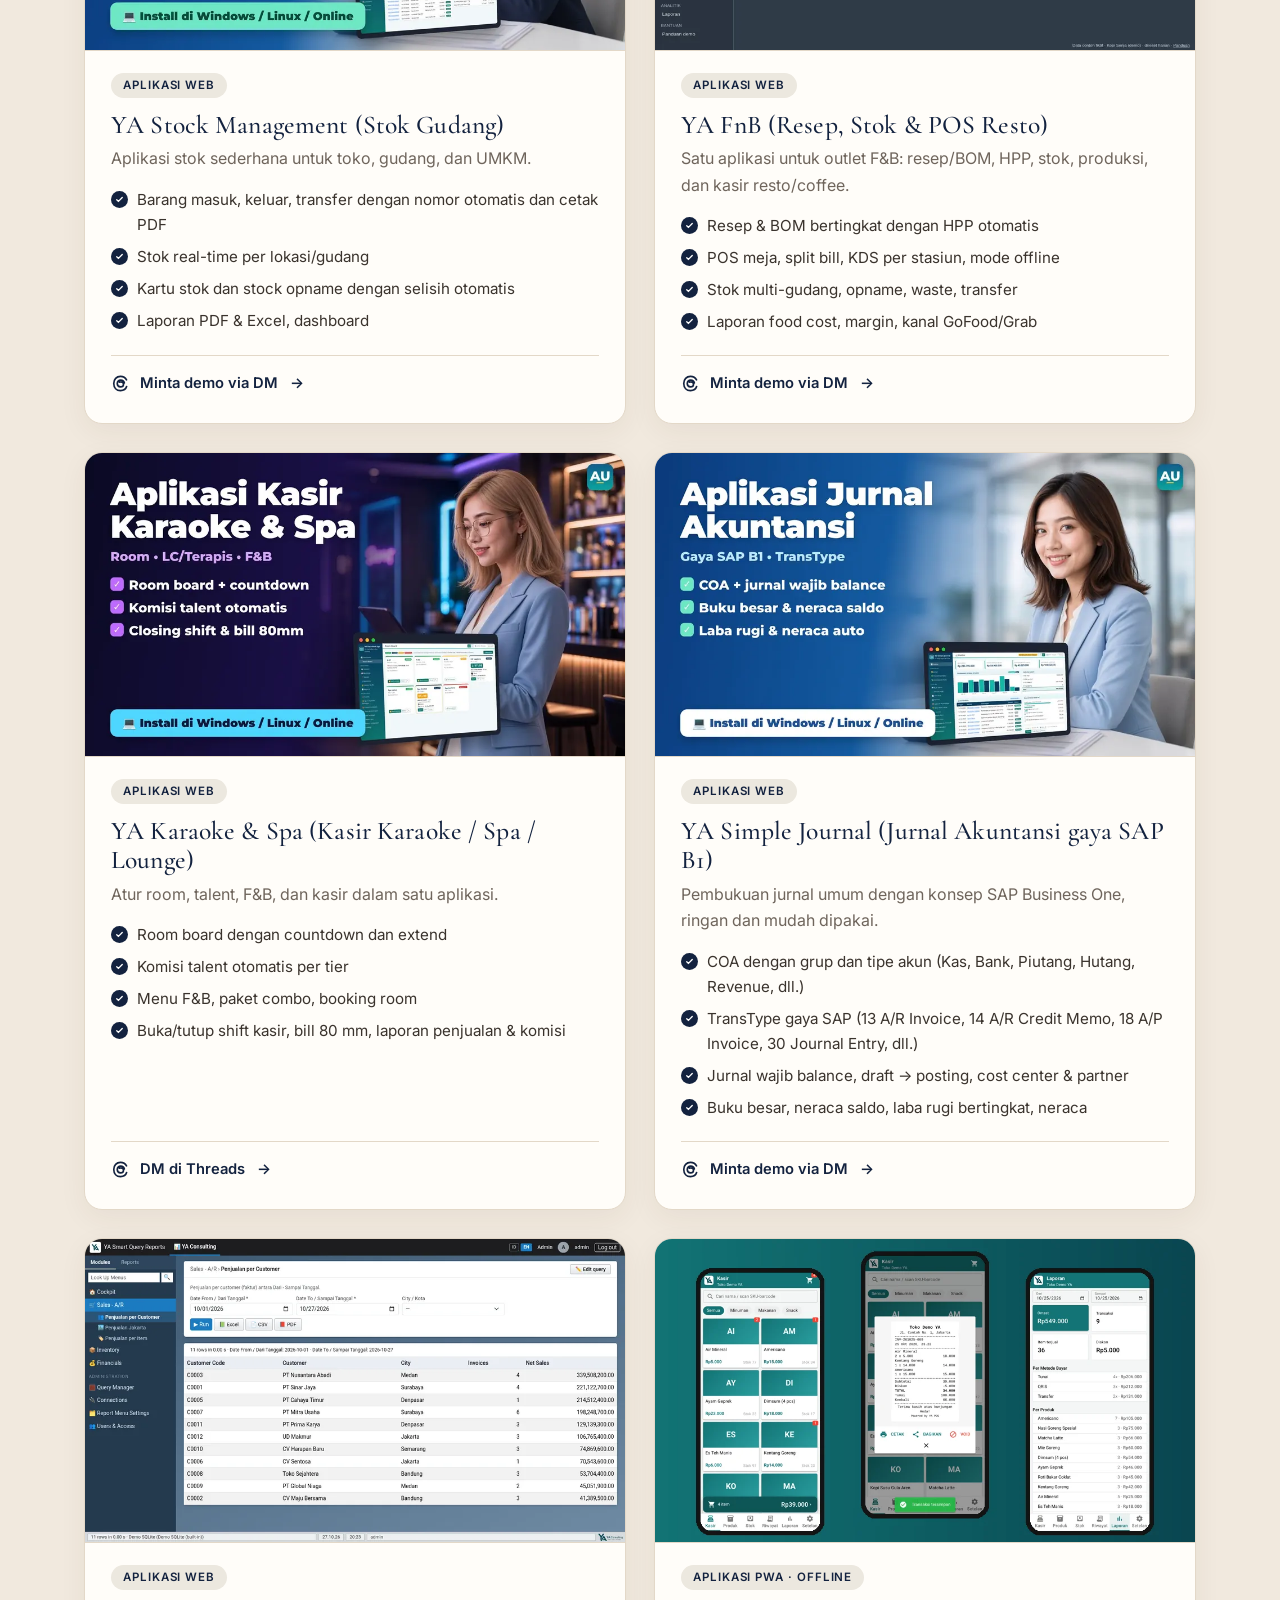
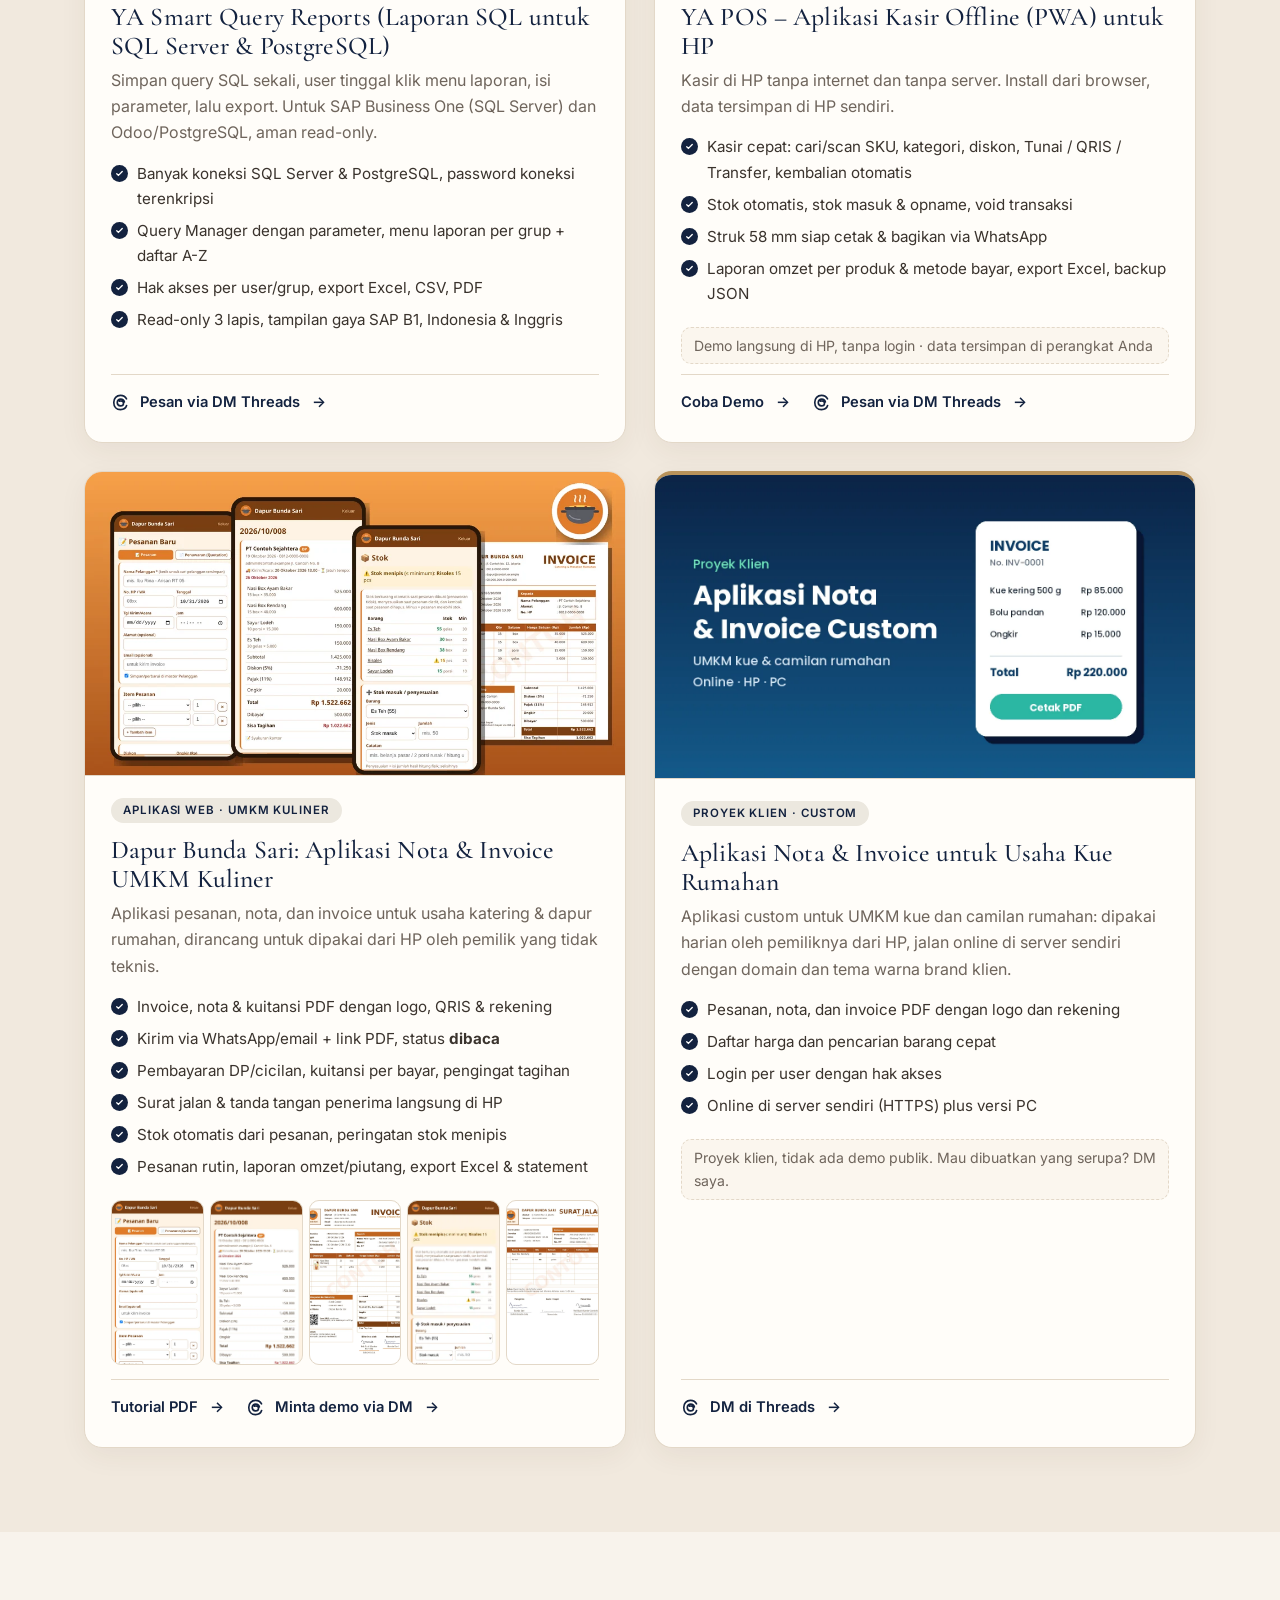
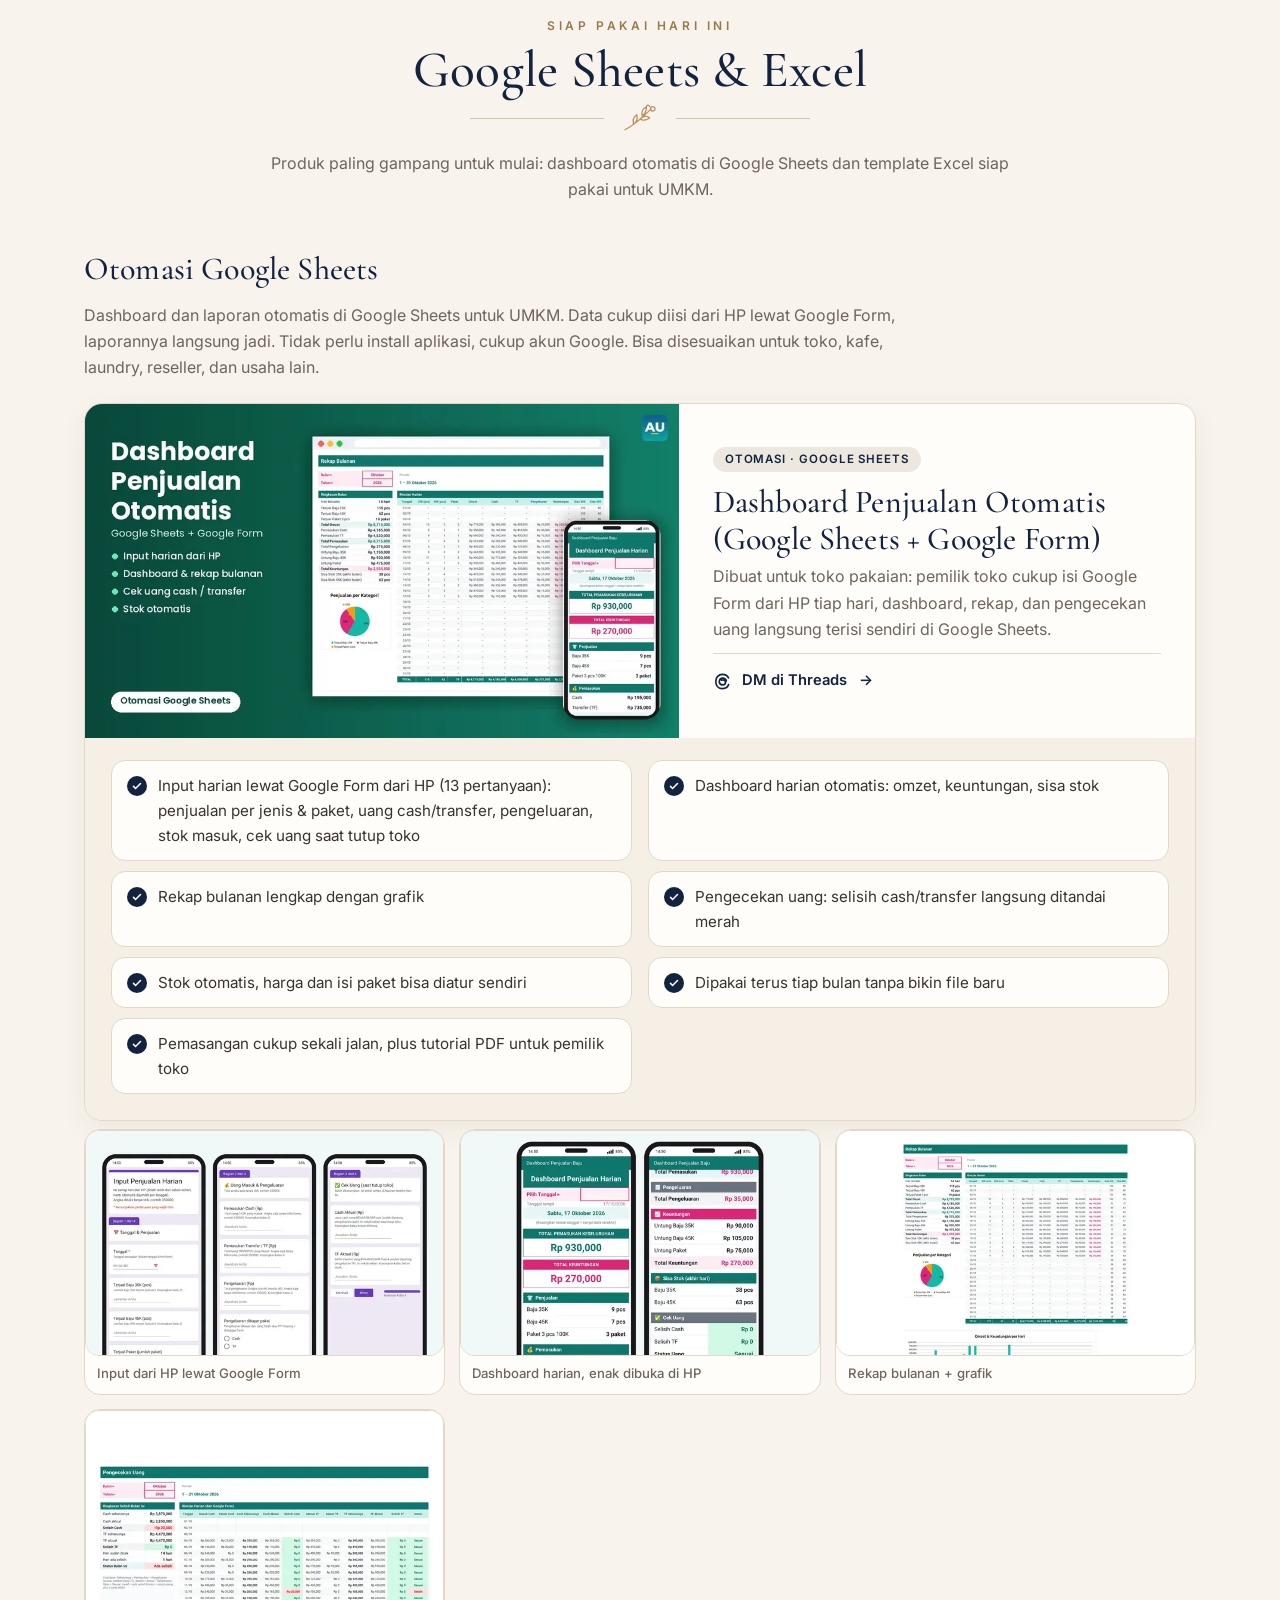
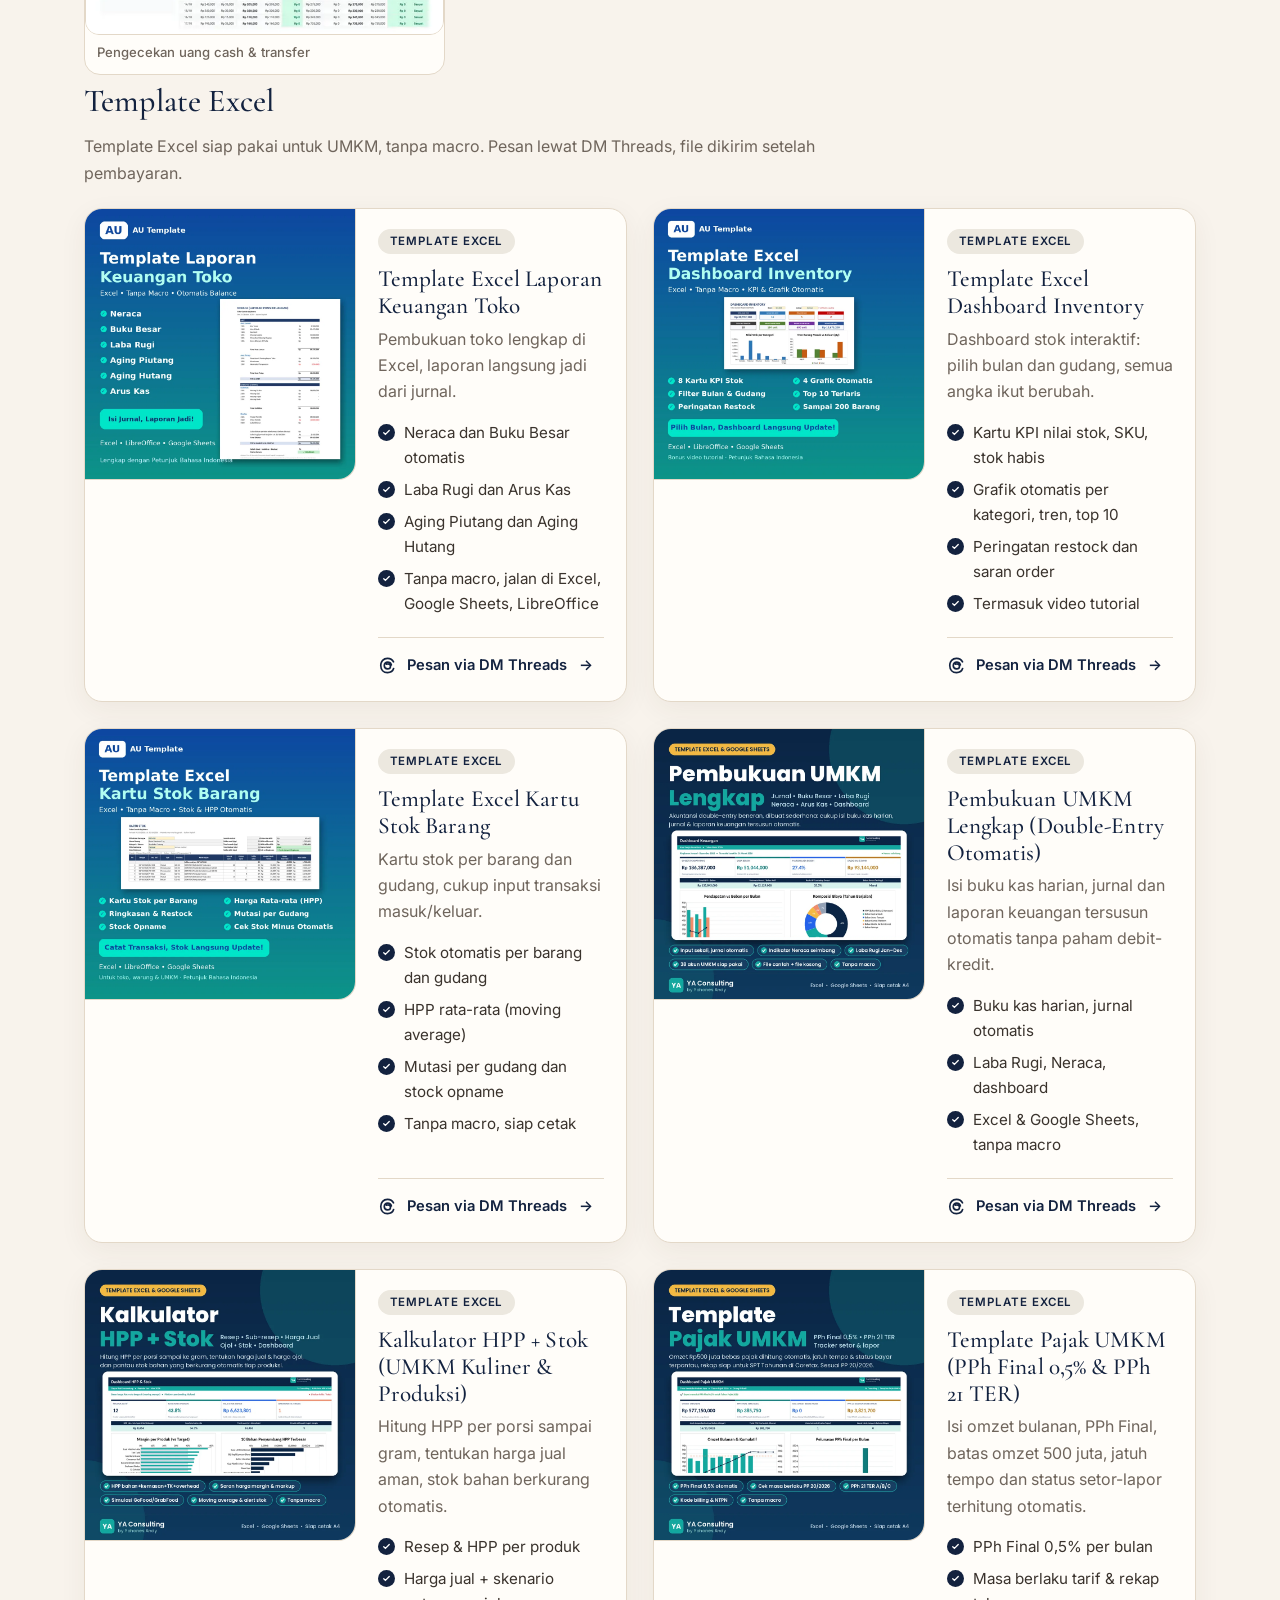
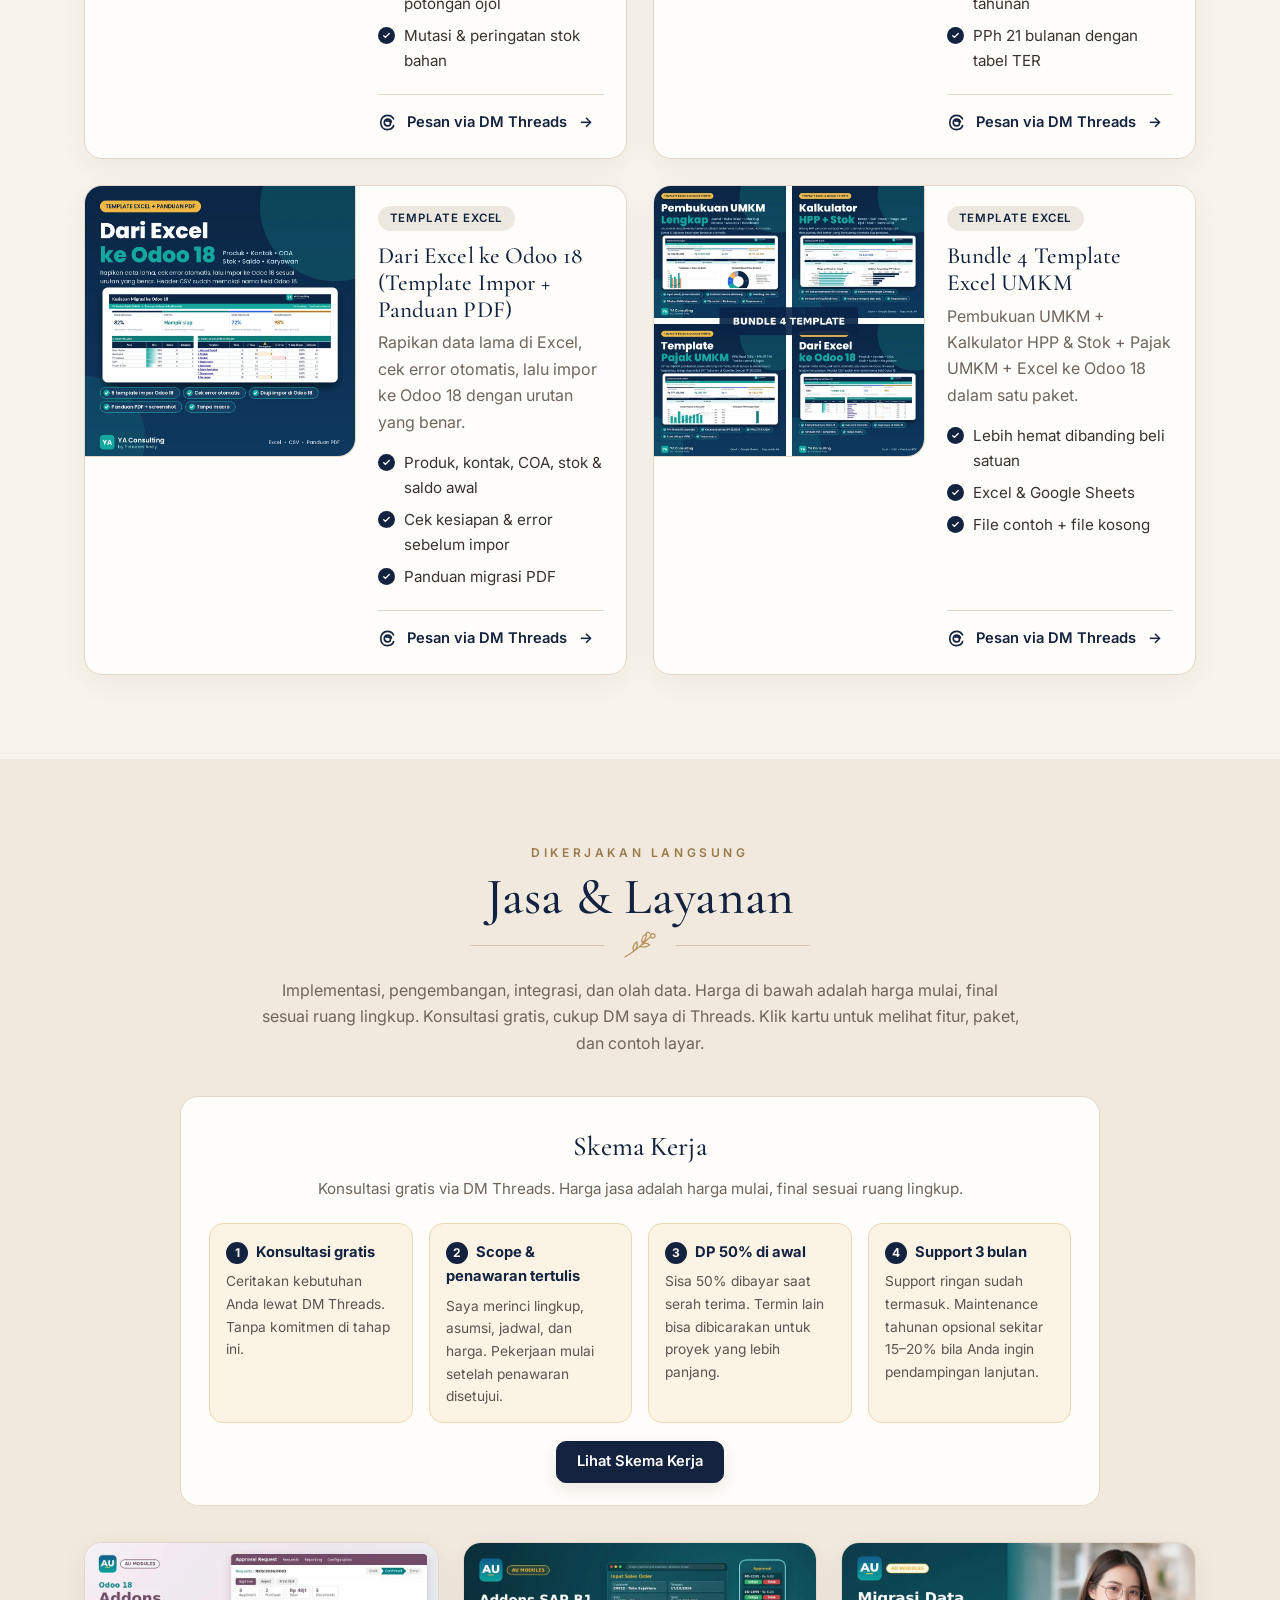
==== commit c365005f: "Update Demo Live: ganti YA Toko POS jadi YA POS" ====
--- a/index.html
+++ b/index.html
@@ -46,8 +46,8 @@
 </div></section>
 <section id="kenapa" class="sec why2"><div class="wrap"><header class="shead"><p class="eyebrow">Kenapa Kami</p><h2>Kenapa Pilih YA Consulting</h2><div class="divider" aria-hidden="true"><svg viewBox="0 0 40 28" fill="none" stroke="currentColor" stroke-width="1.2" stroke-linecap="round" stroke-linejoin="round"><path d="M6 24C14 20 22 13 30 5 M14 19c-1-4 0-7 3-9 1 4 0 7-3 9z M20 14c3-3 7-3 9-1-3 2-6 3-9 1z M22 11c-1-4 1-7 4-8 0 4-1 6-4 8z M30 5a2 2 0 1 1 4-1 2 2 0 0 1-4 1z M26 3.5a1.6 1.6 0 1 1 3-1"/></svg></div><p class="intro">Dikerjakan langsung oleh praktisi ERP, dengan aplikasi yang sudah bisa dicoba dulu.</p></header><ul class="wgrid"><li><span class="wicon"><svg viewBox="0 0 24 24" fill="none" stroke="currentColor" stroke-width="1.4" stroke-linecap="round" stroke-linejoin="round" aria-hidden="true"><path d="M4 20V9l8-5 8 5v11 M9 20v-6h6v6"/></svg></span><p>Pengalaman langsung implementasi Odoo + SAP B1 di perusahaan distribusi, manufaktur, dan FnB multi-outlet</p></li><li><span class="wicon"><svg viewBox="0 0 24 24" fill="none" stroke="currentColor" stroke-width="1.4" stroke-linecap="round" stroke-linejoin="round" aria-hidden="true"><path d="M3 7l9-4 9 4-9 4z M3 7v10l9 4 9-4V7 M12 11v10"/></svg></span><p>Modul sudah terbit di Odoo Apps Store (bisa langsung beli)</p></li><li><span class="wicon"><svg viewBox="0 0 24 24" fill="none" stroke="currentColor" stroke-width="1.4" stroke-linecap="round" stroke-linejoin="round" aria-hidden="true"><path d="M8 8l-4 4 4 4 M16 8l4 4-4 4 M13.5 5l-3 14"/></svg></span><p>Aplikasi siap pakai + source code, bisa dikembangkan lagi</p></li><li><span class="wicon"><svg viewBox="0 0 24 24" fill="none" stroke="currentColor" stroke-width="1.4" stroke-linecap="round" stroke-linejoin="round" aria-hidden="true"><path d="M12 21s-7-6.2-7-11.5A7 7 0 0 1 19 9.5C19 14.8 12 21 12 21z M12 12a2.5 2.5 0 1 0 0-5 2.5 2.5 0 0 0 0 5z"/></svg></span><p>Fokus Indonesia: QRIS, e-Faktur Coretax, thermal printer, WhatsApp, offline mode</p></li></ul></div></section>
 <section id="demo" class="sec alt"><div class="wrap"><header class="shead"><p class="eyebrow">Bisa Langsung Dicoba</p><h2>Demo Live</h2><div class="divider" aria-hidden="true"><svg viewBox="0 0 40 28" fill="none" stroke="currentColor" stroke-width="1.2" stroke-linecap="round" stroke-linejoin="round"><path d="M6 24C14 20 22 13 30 5 M14 19c-1-4 0-7 3-9 1 4 0 7-3 9z M20 14c3-3 7-3 9-1-3 2-6 3-9 1z M22 11c-1-4 1-7 4-8 0 4-1 6-4 8z M30 5a2 2 0 1 1 4-1 2 2 0 0 1-4 1z M26 3.5a1.6 1.6 0 1 1 3-1"/></svg></div><p class="intro">Bisa langsung dicoba di browser, di HP maupun PC. Untuk akun demo, DM saya di Threads. Semua demo juga bisa dibuka dari <a href="https://scrnod.pythonanywhere.com/" target="_blank" rel="noopener">halaman demo YA Consulting</a>.</p></header>
-<div class="sols"><article class="sol toko" id="d-toko"><div class="solhead"><span class="sbadge"><svg viewBox="0 0 24 24" fill="none" stroke="currentColor" stroke-width="1.3" stroke-linecap="round" stroke-linejoin="round"><path d="M5.5 8h13l-1 12.5h-11z M9 10.5V6.5a3 3 0 0 1 6 0v4"/></svg></span><div><p class="kicker">Demo Live · Kasir Toko</p><h3>YA Toko POS</h3></div></div><p class="sdesc">Aplikasi kasir dan stok untuk toko kelontong, grosir, dan minimarket. Satu aplikasi untuk penjualan harian, pembelian dari distributor, sampai laporan.</p>
-<div class="sshots"><a href="img/toko_kasir.webp" target="_blank" rel="noopener"><img src="img/toko_kasir_t.webp" width="640" height="400" loading="lazy" alt="YA Toko POS: Kasir dengan harga member (data demo)"><span>Kasir dengan harga member</span></a><a href="img/toko_stok.webp" target="_blank" rel="noopener"><img src="img/toko_stok_t.webp" width="640" height="400" loading="lazy" alt="YA Toko POS: Stok barang (data demo)"><span>Stok barang</span></a></div><span class="solrule"></span><ul class="tick"><li>Kasir dengan pembayaran tunai (hitung kembalian), QRIS, transfer, dan debit</li><li>Harga member otomatis, diskon per barang dan per transaksi</li><li>Purchase Order ke distributor: stok bertambah otomatis saat barang diterima</li><li>Peringatan stok tipis, kartu stok, dan stock opname</li><li>Struk via WhatsApp atau cetak 80 mm</li><li>Cetak label resi pengiriman untuk printer thermal 100×150</li><li>Export Excel penjualan, stok, PO, dan pelanggan</li><li>Pas dipakai di HP, tablet, dan PC</li></ul><p class="demo">Akun demo: DM Threads untuk akun demo · data contoh fiktif</p>
+<div class="sols"><article class="sol toko" id="d-toko"><div class="solhead"><span class="sbadge"><svg viewBox="0 0 24 24" fill="none" stroke="currentColor" stroke-width="1.3" stroke-linecap="round" stroke-linejoin="round"><path d="M5.5 8h13l-1 12.5h-11z M9 10.5V6.5a3 3 0 0 1 6 0v4"/></svg></span><div><p class="kicker">Demo Live · Kasir Toko</p><h3>YA POS</h3></div></div><p class="sdesc">Aplikasi kasir dan stok untuk toko kelontong, grosir, dan minimarket. Satu aplikasi untuk penjualan harian, pembelian dari distributor, sampai laporan.</p>
+<div class="sshots"><a href="img/toko_kasir.webp" target="_blank" rel="noopener"><img src="img/toko_kasir_t.webp" width="640" height="400" loading="lazy" alt="YA POS: Kasir dengan harga member (data demo)"><span>Kasir dengan harga member</span></a><a href="img/toko_stok.webp" target="_blank" rel="noopener"><img src="img/toko_stok_t.webp" width="640" height="400" loading="lazy" alt="YA POS: Stok barang (data demo)"><span>Stok barang</span></a></div><span class="solrule"></span><ul class="tick"><li>Kasir dengan pembayaran tunai (hitung kembalian), QRIS, transfer, dan debit</li><li>Harga member otomatis, diskon per barang dan per transaksi</li><li>Purchase Order ke distributor: stok bertambah otomatis saat barang diterima</li><li>Peringatan stok tipis, kartu stok, dan stock opname</li><li>Struk via WhatsApp atau cetak 80 mm</li><li>Cetak label resi pengiriman untuk printer thermal 100×150</li><li>Export Excel penjualan, stok, PO, dan pelanggan</li><li>Pas dipakai di HP, tablet, dan PC</li></ul><p class="demo">Akun demo: DM Threads untuk akun demo · data contoh fiktif</p>
 <div class="sbtns"><a class="btn btn-demo" href="https://scrnod.pythonanywhere.com/toko/" target="_blank" rel="noopener"><svg viewBox="0 0 24 24" fill="none" stroke="currentColor" stroke-width="1.6" stroke-linecap="round" stroke-linejoin="round" aria-hidden="true"><path d="M2.5 12S6 5.5 12 5.5 21.5 12 21.5 12 18 18.5 12 18.5 2.5 12 2.5 12z M12 9a3 3 0 1 1 0 6 3 3 0 0 1 0-6z"/></svg>Buka Demo</a><a class="btn btn-th" href="https://www.threads.com/@yohanesandy.erp" target="_blank" rel="noopener"><svg viewBox="0 0 24 24" aria-hidden="true" fill="none" stroke="currentColor" stroke-width="2.1" stroke-linecap="round"><path d="M16.9 11.3c-.5-2.4-2.2-3.6-4.6-3.6-2.8 0-4.4 1.9-4.4 4.3 0 2.3 1.6 4.2 4.1 4.2 2.3 0 3.8-1.4 3.8-3.4 0-2.5-2.5-3.1-5.3-2.5"/><path d="M19.6 7.4C18.2 4.6 15.5 3 12 3 6.9 3 3.5 6.6 3.5 12s3.4 9 8.5 9c3.8 0 6.8-1.9 7.7-5.1"/></svg>DM Threads</a></div></article><article class="sol florist" id="d-florist"><div class="solhead"><span class="sbadge"><svg viewBox="0 0 24 24" fill="none" stroke="currentColor" stroke-width="1.2" stroke-linecap="round" stroke-linejoin="round"><ellipse cx="12" cy="6.2" rx="2.6" ry="3.6" transform="rotate(0 12 10)"/><ellipse cx="12" cy="6.2" rx="2.6" ry="3.6" transform="rotate(72 12 10)"/><ellipse cx="12" cy="6.2" rx="2.6" ry="3.6" transform="rotate(144 12 10)"/><ellipse cx="12" cy="6.2" rx="2.6" ry="3.6" transform="rotate(216 12 10)"/><ellipse cx="12" cy="6.2" rx="2.6" ry="3.6" transform="rotate(288 12 10)"/><circle cx="12" cy="10" r="1.7"/><path d="M12 14.5V22 M12 19.5c-1.6-1.8-3.6-2-4.8-1.3 1 1.7 3 2.1 4.8 1.3z"/></svg></span><div><p class="kicker">Demo Live · Toko Bunga</p><h3>YAFlorist</h3></div></div><p class="sdesc">Aplikasi order dan kasir untuk toko bunga dan florist: dari pesanan buket sampai pengiriman.</p>
 <div class="sshots"><a href="img/florist_order.webp" target="_blank" rel="noopener"><img src="img/florist_order_t.webp" width="640" height="400" loading="lazy" alt="YAFlorist: Detail order &amp; status (data demo)"><span>Detail order &amp; status</span></a><a href="img/florist_katalog.webp" target="_blank" rel="noopener"><img src="img/florist_katalog_t.webp" width="640" height="400" loading="lazy" alt="YAFlorist: Katalog produk (data demo)"><span>Katalog produk</span></a></div><span class="solrule"></span><ul class="tick"><li>Order custom: pemesan &amp; penerima, antar/ambil, tanggal &amp; jam, kartu ucapan, catatan wrapping</li><li>Status order: Diterima → Dirangkai → Siap → Terkirim</li><li>Pembayaran DP/cicilan tunai, QRIS, transfer dengan sisa tagihan otomatis</li><li>Nota, invoice &amp; kuitansi PDF, bagikan ke WhatsApp</li><li>Katalog bunga, buket, aksesoris &amp; jasa dengan stok opsional</li><li>Laporan omzet, kas masuk &amp; piutang; hak akses owner/admin/staf</li></ul><p class="demo">Akun demo: DM Threads untuk akun demo · data contoh fiktif</p>
 <div class="sbtns"><a class="btn btn-demo" href="https://scrnod.pythonanywhere.com/florist/" target="_blank" rel="noopener"><svg viewBox="0 0 24 24" fill="none" stroke="currentColor" stroke-width="1.6" stroke-linecap="round" stroke-linejoin="round" aria-hidden="true"><path d="M2.5 12S6 5.5 12 5.5 21.5 12 21.5 12 18 18.5 12 18.5 2.5 12 2.5 12z M12 9a3 3 0 1 1 0 6 3 3 0 0 1 0-6z"/></svg>Buka Demo</a><a class="btn btn-th" href="https://www.threads.com/@yohanesandy.erp" target="_blank" rel="noopener"><svg viewBox="0 0 24 24" aria-hidden="true" fill="none" stroke="currentColor" stroke-width="2.1" stroke-linecap="round"><path d="M16.9 11.3c-.5-2.4-2.2-3.6-4.6-3.6-2.8 0-4.4 1.9-4.4 4.3 0 2.3 1.6 4.2 4.1 4.2 2.3 0 3.8-1.4 3.8-3.4 0-2.5-2.5-3.1-5.3-2.5"/><path d="M19.6 7.4C18.2 4.6 15.5 3 12 3 6.9 3 3.5 6.6 3.5 12s3.4 9 8.5 9c3.8 0 6.8-1.9 7.7-5.1"/></svg>DM Threads</a></div></article><article class="sol salon" id="d-salon"><div class="solhead"><span class="sbadge"><svg viewBox="0 0 24 24" fill="none" stroke="currentColor" stroke-width="1.3" stroke-linecap="round" stroke-linejoin="round"><path d="M4 15.5 15.5 4c1.4-1.4 4.5 1.6 3.1 3L7.1 18.5z M7.6 12l2.2 2.2 M9.4 10.2l2.2 2.2 M11.2 8.4l2.2 2.2 M13 6.6l2.2 2.2 M5.8 13.8 8 16"/></svg></span><div><p class="kicker">Demo Live · Salon &amp; Beauty</p><h3>YA Salon Studio</h3></div></div><p class="sdesc">Aplikasi booking, kasir, dan member untuk salon rambut, nail art, eyelash, dan beauty studio.</p>
@@ -55,7 +55,7 @@
 <div class="sbtns"><a class="btn btn-demo" href="https://scrnod.pythonanywhere.com/salon/" target="_blank" rel="noopener"><svg viewBox="0 0 24 24" fill="none" stroke="currentColor" stroke-width="1.6" stroke-linecap="round" stroke-linejoin="round" aria-hidden="true"><path d="M2.5 12S6 5.5 12 5.5 21.5 12 21.5 12 18 18.5 12 18.5 2.5 12 2.5 12z M12 9a3 3 0 1 1 0 6 3 3 0 0 1 0-6z"/></svg>Buka Demo</a><a class="btn btn-th" href="https://www.threads.com/@yohanesandy.erp" target="_blank" rel="noopener"><svg viewBox="0 0 24 24" aria-hidden="true" fill="none" stroke="currentColor" stroke-width="2.1" stroke-linecap="round"><path d="M16.9 11.3c-.5-2.4-2.2-3.6-4.6-3.6-2.8 0-4.4 1.9-4.4 4.3 0 2.3 1.6 4.2 4.1 4.2 2.3 0 3.8-1.4 3.8-3.4 0-2.5-2.5-3.1-5.3-2.5"/><path d="M19.6 7.4C18.2 4.6 15.5 3 12 3 6.9 3 3.5 6.6 3.5 12s3.4 9 8.5 9c3.8 0 6.8-1.9 7.7-5.1"/></svg>DM Threads</a></div></article></div>
 <div class="fitur fgrid" id="fitur">
 <div class="ftxt"><p class="kick">Dashboard Terintegrasi</p><h3 class="fh">Satu Platform untuk Semua Kebutuhan Bisnis Anda</h3><p>Pantau penjualan, stok, dan pesanan lewat dashboard yang informatif dan mudah digunakan. Gambar di sini adalah layar asli aplikasi dengan data contoh fiktif.</p></div>
-<div class="fshots"><figure class="win w1"><span class="wbar"><i></i><i></i><i></i></span><img src="img/toko_dashboard.webp" width="1440" height="900" loading="lazy" alt="Dashboard YA Toko POS (data demo)"></figure><figure class="win w2"><span class="wbar"><i></i><i></i><i></i></span><img src="img/salon_kalender.webp" width="1440" height="804" loading="lazy" alt="Kalender booking YA Salon Studio (data demo)"></figure></div>
+<div class="fshots"><figure class="win w1"><span class="wbar"><i></i><i></i><i></i></span><img src="img/toko_dashboard.webp" width="1440" height="900" loading="lazy" alt="Dashboard YA POS (data demo)"></figure><figure class="win w2"><span class="wbar"><i></i><i></i><i></i></span><img src="img/salon_kalender.webp" width="1440" height="804" loading="lazy" alt="Kalender booking YA Salon Studio (data demo)"></figure></div>
 <div class="fside"><ul class="feats"><li><svg viewBox="0 0 24 24" fill="none" stroke="currentColor" stroke-width="1.4" stroke-linecap="round" stroke-linejoin="round" aria-hidden="true"><path d="M4 20V10 M10 20V4 M16 20v-7 M21 20H3"/></svg><div><b>Dashboard Ringkas</b><span>Penjualan hari ini, stok menipis, dan transaksi terakhir dalam satu layar.</span></div></li><li><svg viewBox="0 0 24 24" fill="none" stroke="currentColor" stroke-width="1.4" stroke-linecap="round" stroke-linejoin="round" aria-hidden="true"><path d="M7 3h7l5 5v13H7z M14 3v5h5 M10 13h6 M10 17h6"/></svg><div><b>Laporan Lengkap</b><span>Laporan penjualan, kas masuk, piutang; export PDF &amp; Excel.</span></div></li><li><svg viewBox="0 0 24 24" fill="none" stroke="currentColor" stroke-width="1.4" stroke-linecap="round" stroke-linejoin="round" aria-hidden="true"><path d="M9 11a3.5 3.5 0 1 0 0-7 3.5 3.5 0 0 0 0 7z M2.5 20c.6-3.6 3.2-5.5 6.5-5.5s5.9 1.9 6.5 5.5 M16 4.5a3.2 3.2 0 0 1 0 6.2 M18 14.8c2 .8 3.2 2.5 3.5 5.2"/></svg><div><b>Multi Pengguna &amp; Hak Akses</b><span>Login per user dengan peran owner, admin, dan staf.</span></div></li><li><svg viewBox="0 0 24 24" fill="none" stroke="currentColor" stroke-width="1.4" stroke-linecap="round" stroke-linejoin="round" aria-hidden="true"><path d="M3 5h13v10H3z M7 19h5 M9.5 15v4 M17.5 9h4v11h-4z"/></svg><div><b>Di HP, Tablet &amp; PC</b><span>Tampilan rapi di layar kecil maupun besar, langsung dari browser.</span></div></li></ul>
 <div class="licbox"><svg viewBox="0 0 24 24" fill="none" stroke="currentColor" stroke-width="1.4" stroke-linecap="round" stroke-linejoin="round" aria-hidden="true"><path d="M12 3l7.5 3v5.5c0 4.6-3.2 8.2-7.5 9.5-4.3-1.3-7.5-4.9-7.5-9.5V6z M8.5 12l2.4 2.4L15.8 9.6"/></svg><div><b>Lisensi sekali bayar</b><span>Mulai Rp500.000 · tanpa biaya bulanan · termasuk source code</span></div></div></div></div></div></section>
 <section id="odoo" class="sec"><div class="wrap"><header class="shead"><p class="eyebrow">Odoo Apps Store</p><h2>Odoo 18 Apps</h2><div class="divider" aria-hidden="true"><svg viewBox="0 0 40 28" fill="none" stroke="currentColor" stroke-width="1.2" stroke-linecap="round" stroke-linejoin="round"><path d="M6 24C14 20 22 13 30 5 M14 19c-1-4 0-7 3-9 1 4 0 7-3 9z M20 14c3-3 7-3 9-1-3 2-6 3-9 1z M22 11c-1-4 1-7 4-8 0 4-1 6-4 8z M30 5a2 2 0 1 1 4-1 2 2 0 0 1-4 1z M26 3.5a1.6 1.6 0 1 1 3-1"/></svg></div><p class="intro">Modul Odoo 18 buatan Yohanes Andy, lisensi OPL-1. Modul yang sudah terbit bisa dibeli langsung di Odoo Apps Store; sisanya bisa dipesan lewat DM Threads.</p></header><div class="grid"><article class="card"><img src="img/odoo_au_query.webp" width="960" height="540" loading="lazy" alt="YA Smart Query Reports">
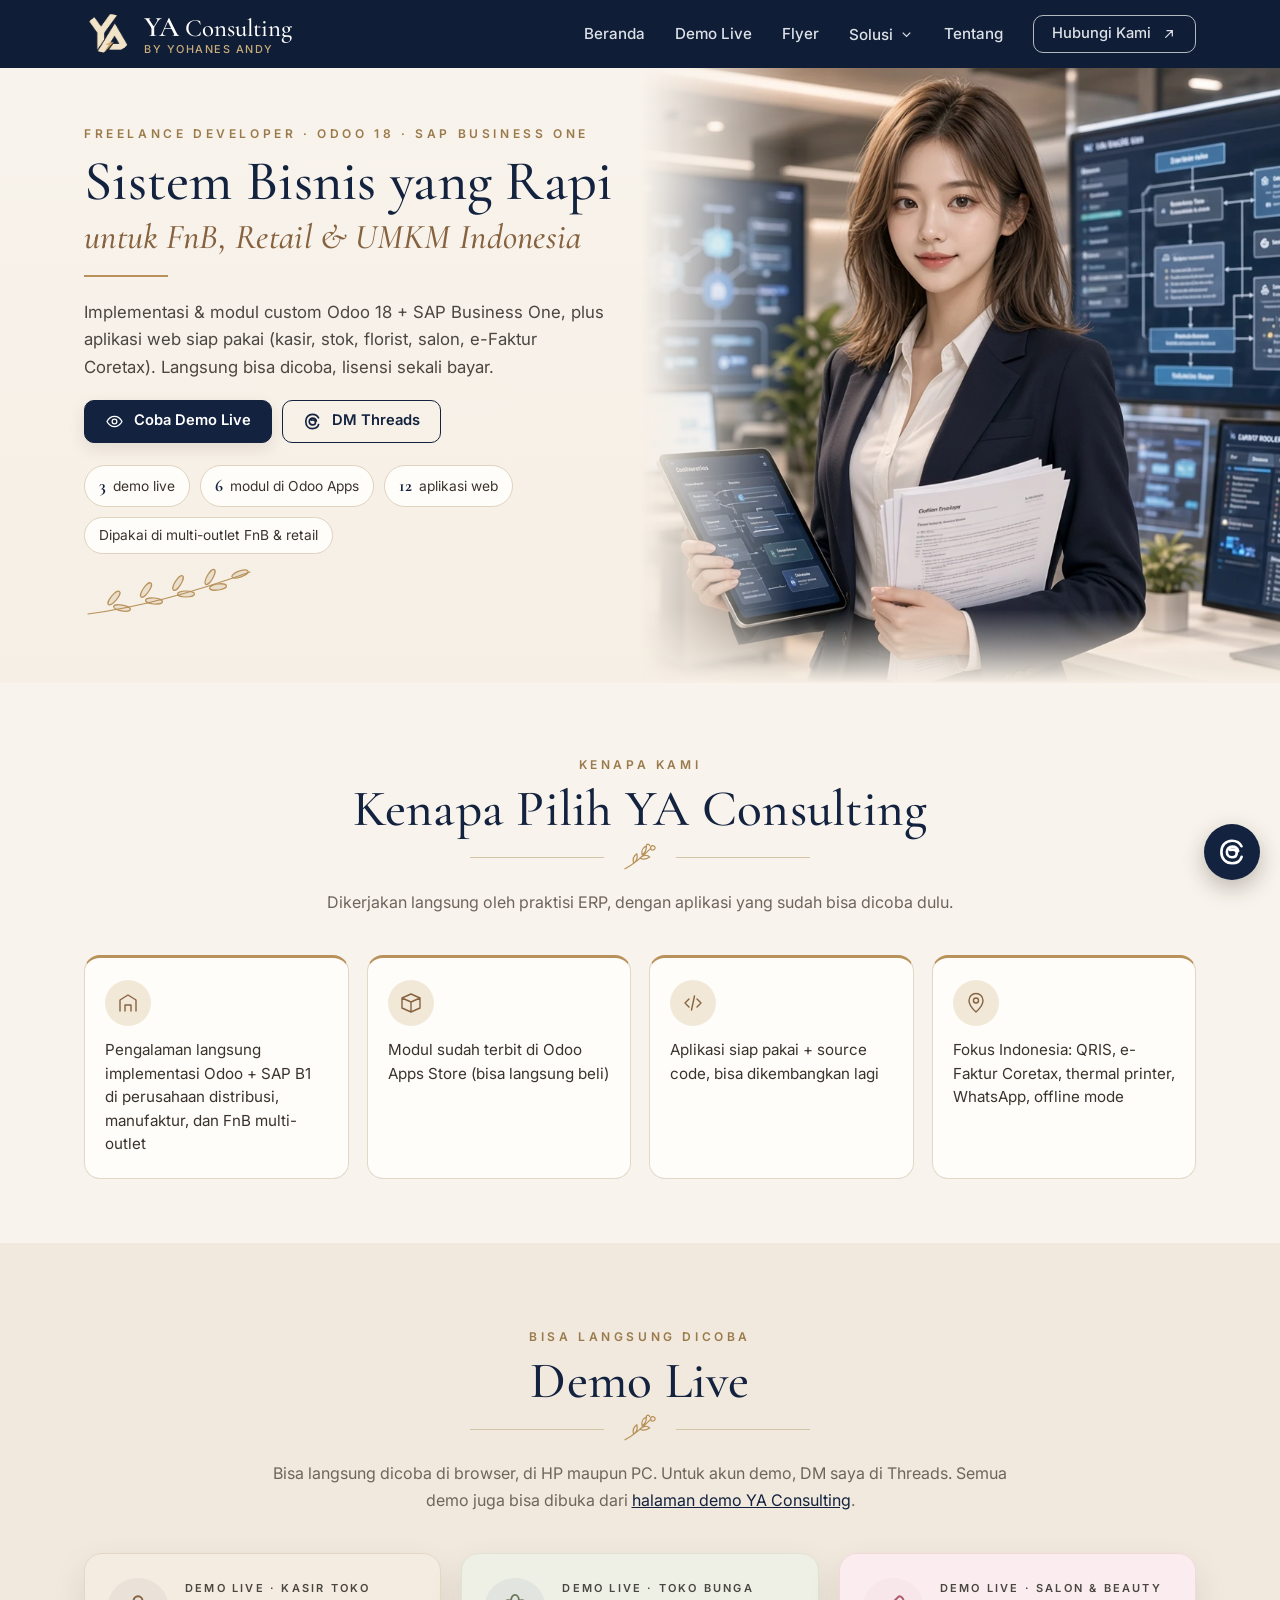
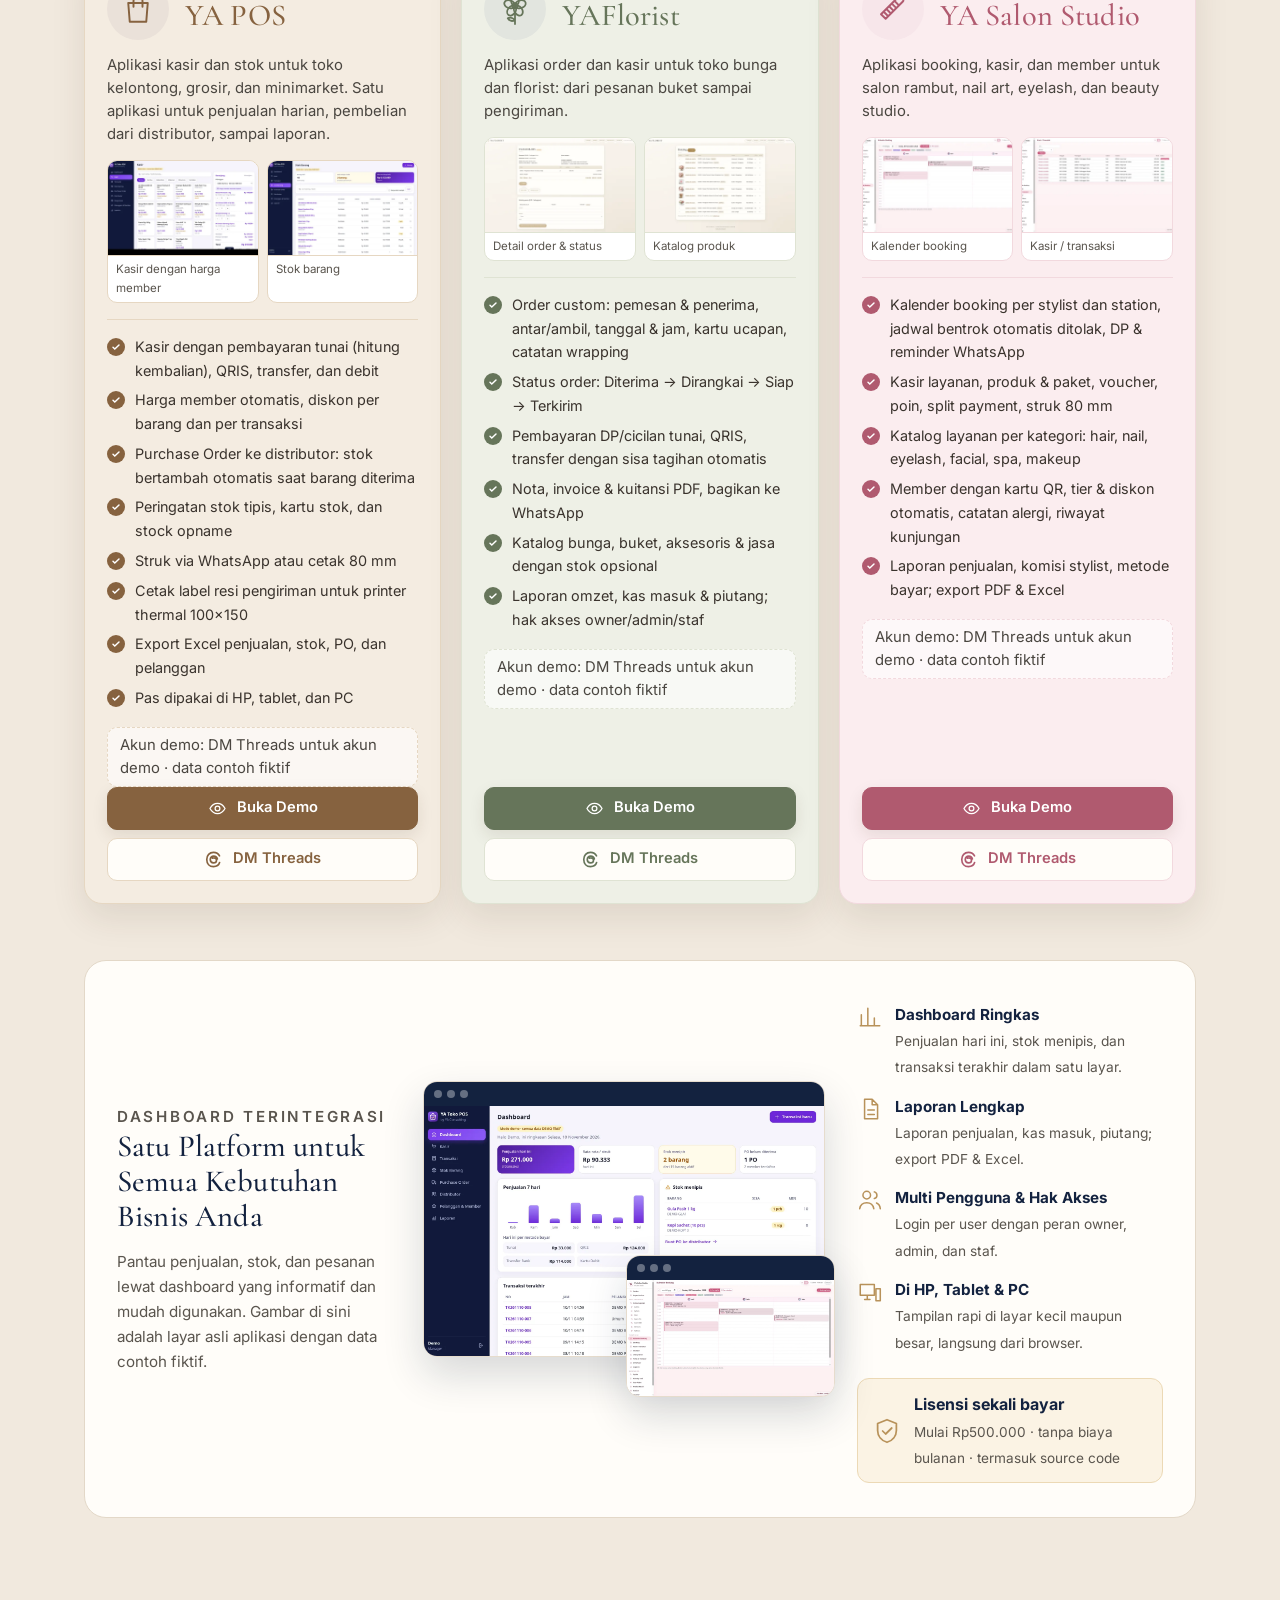
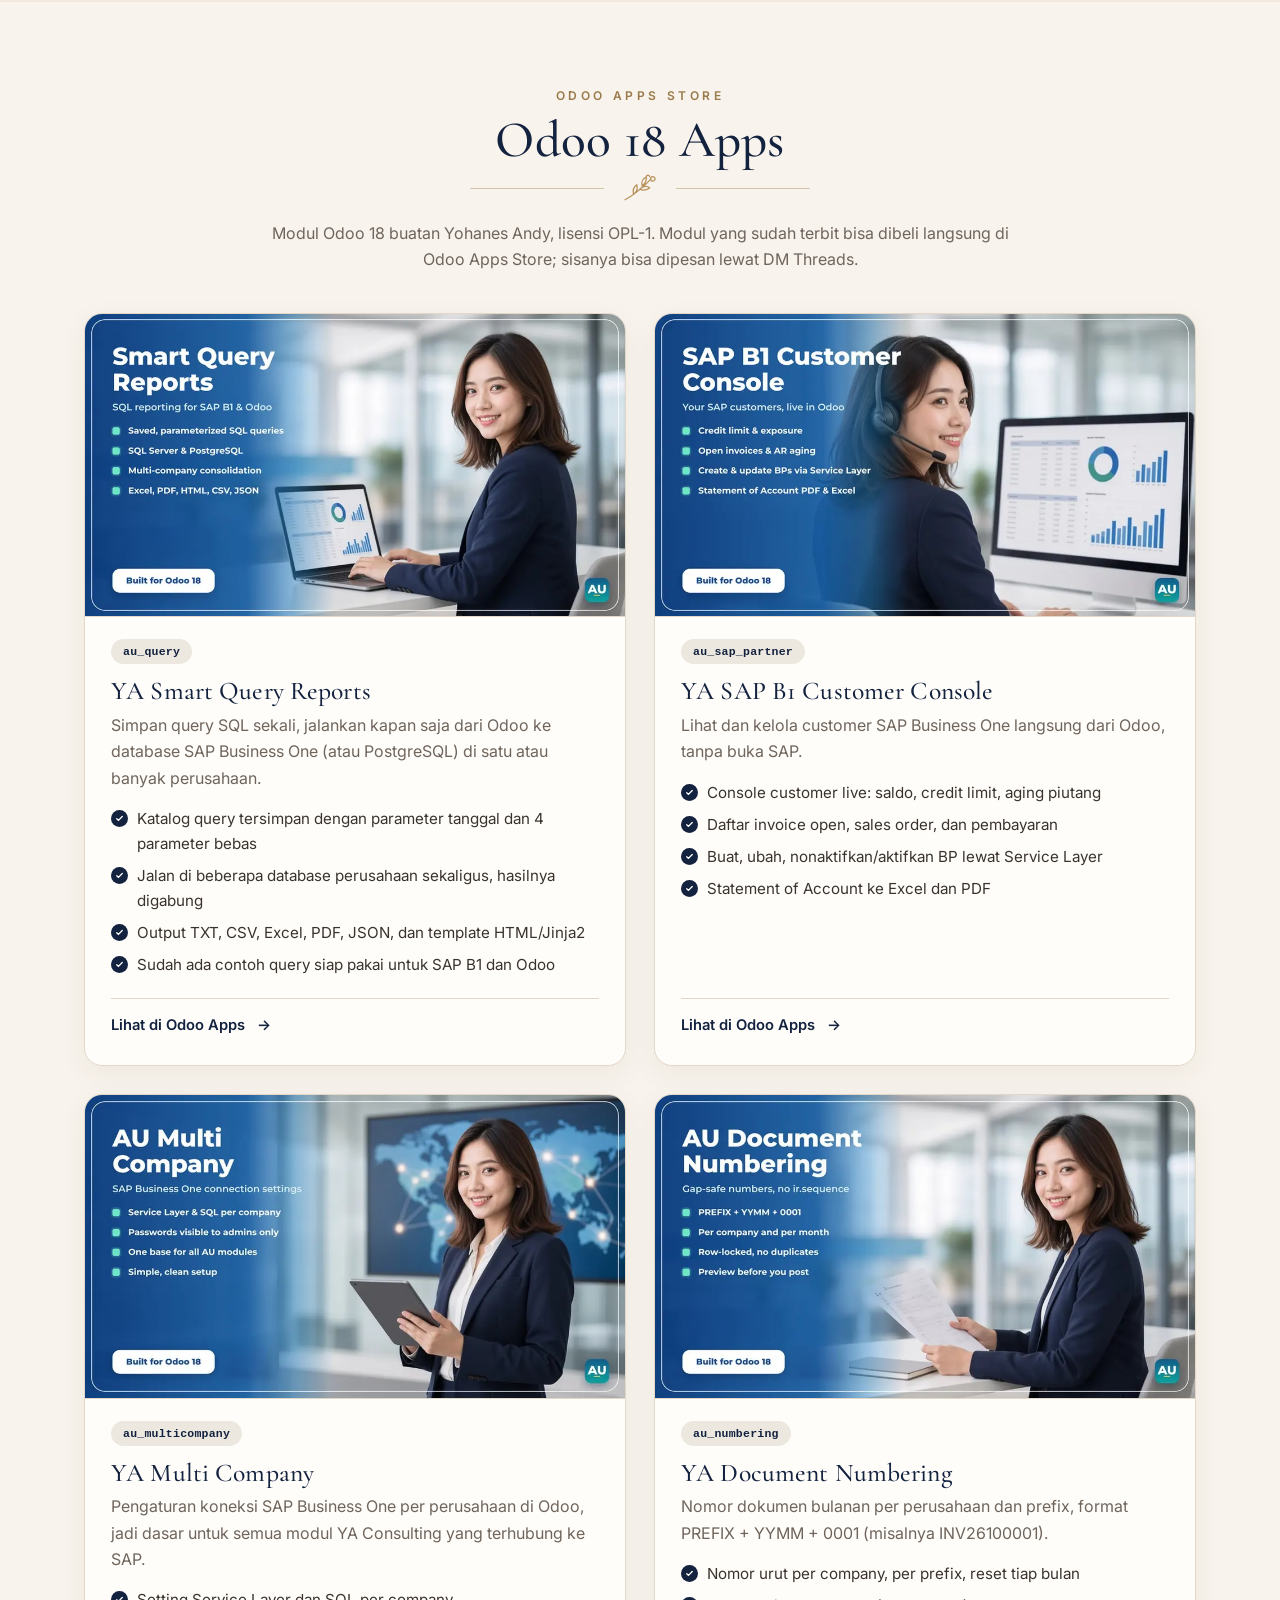
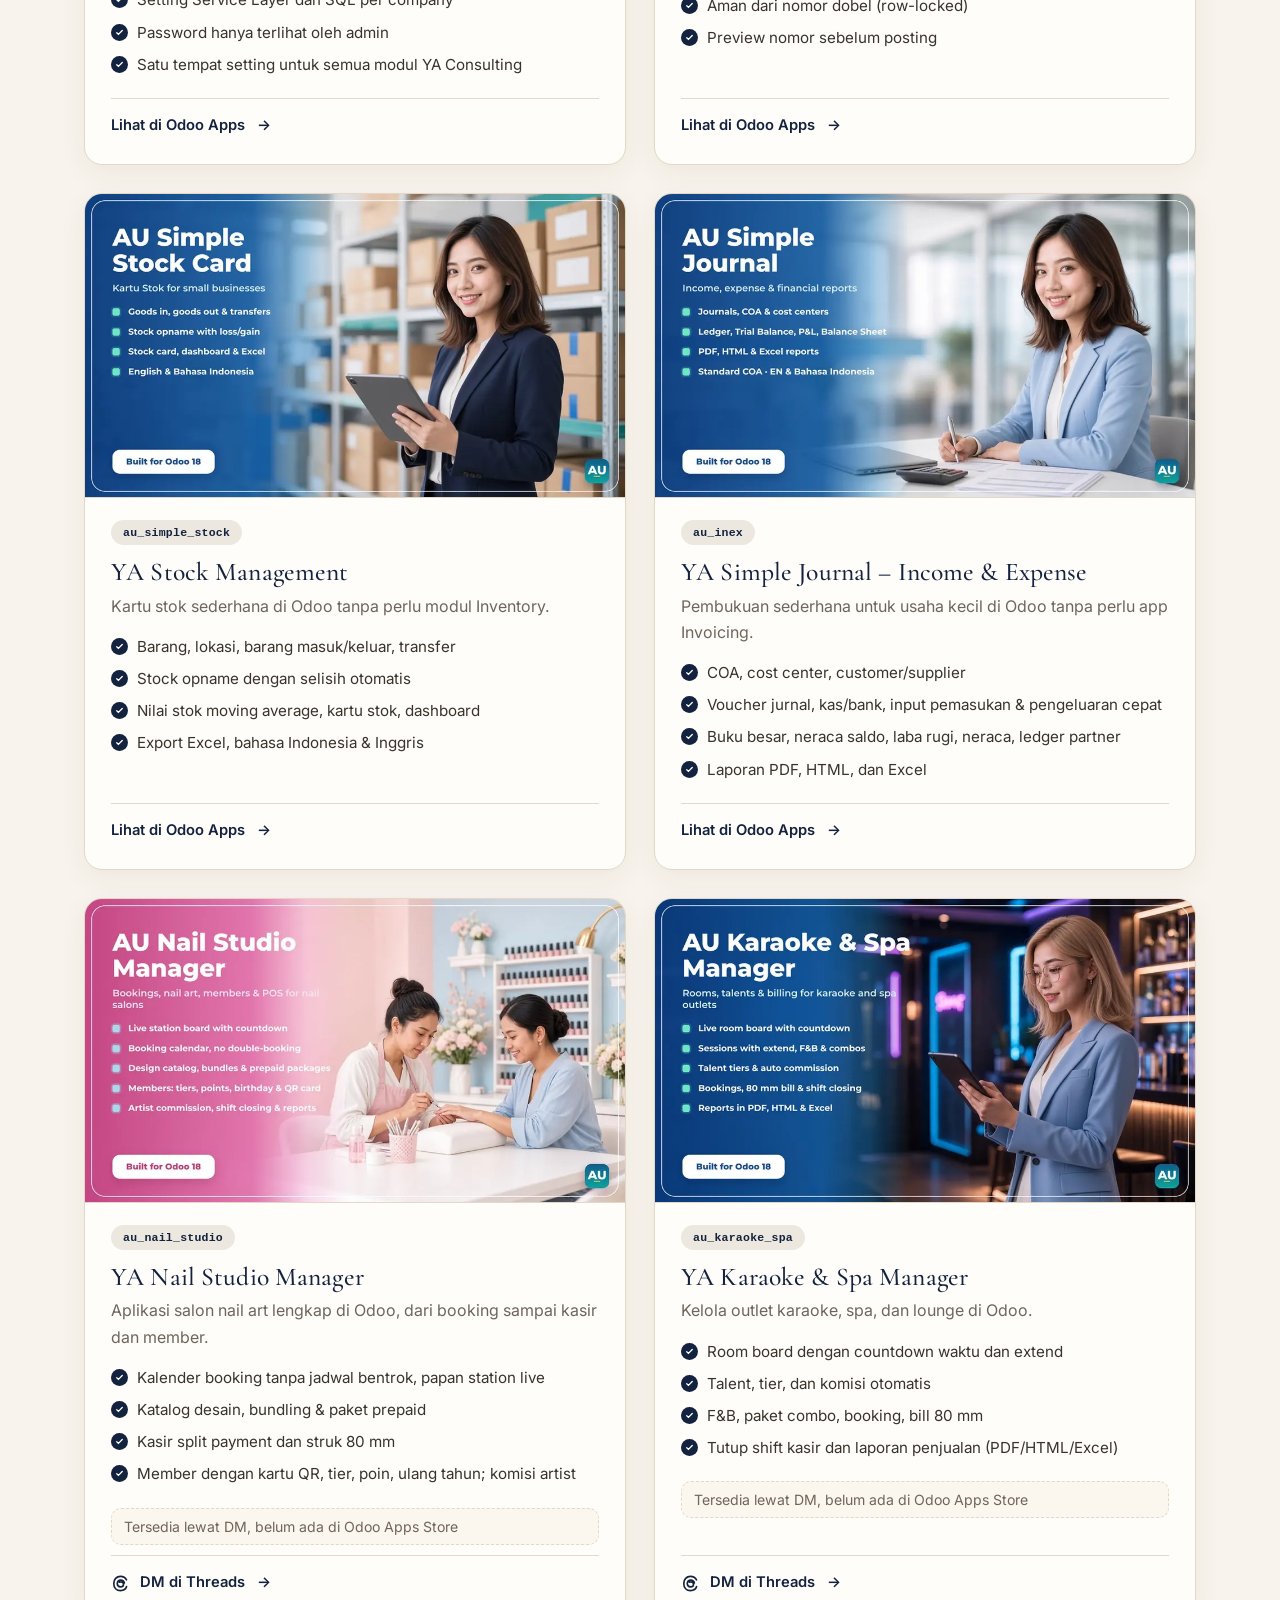
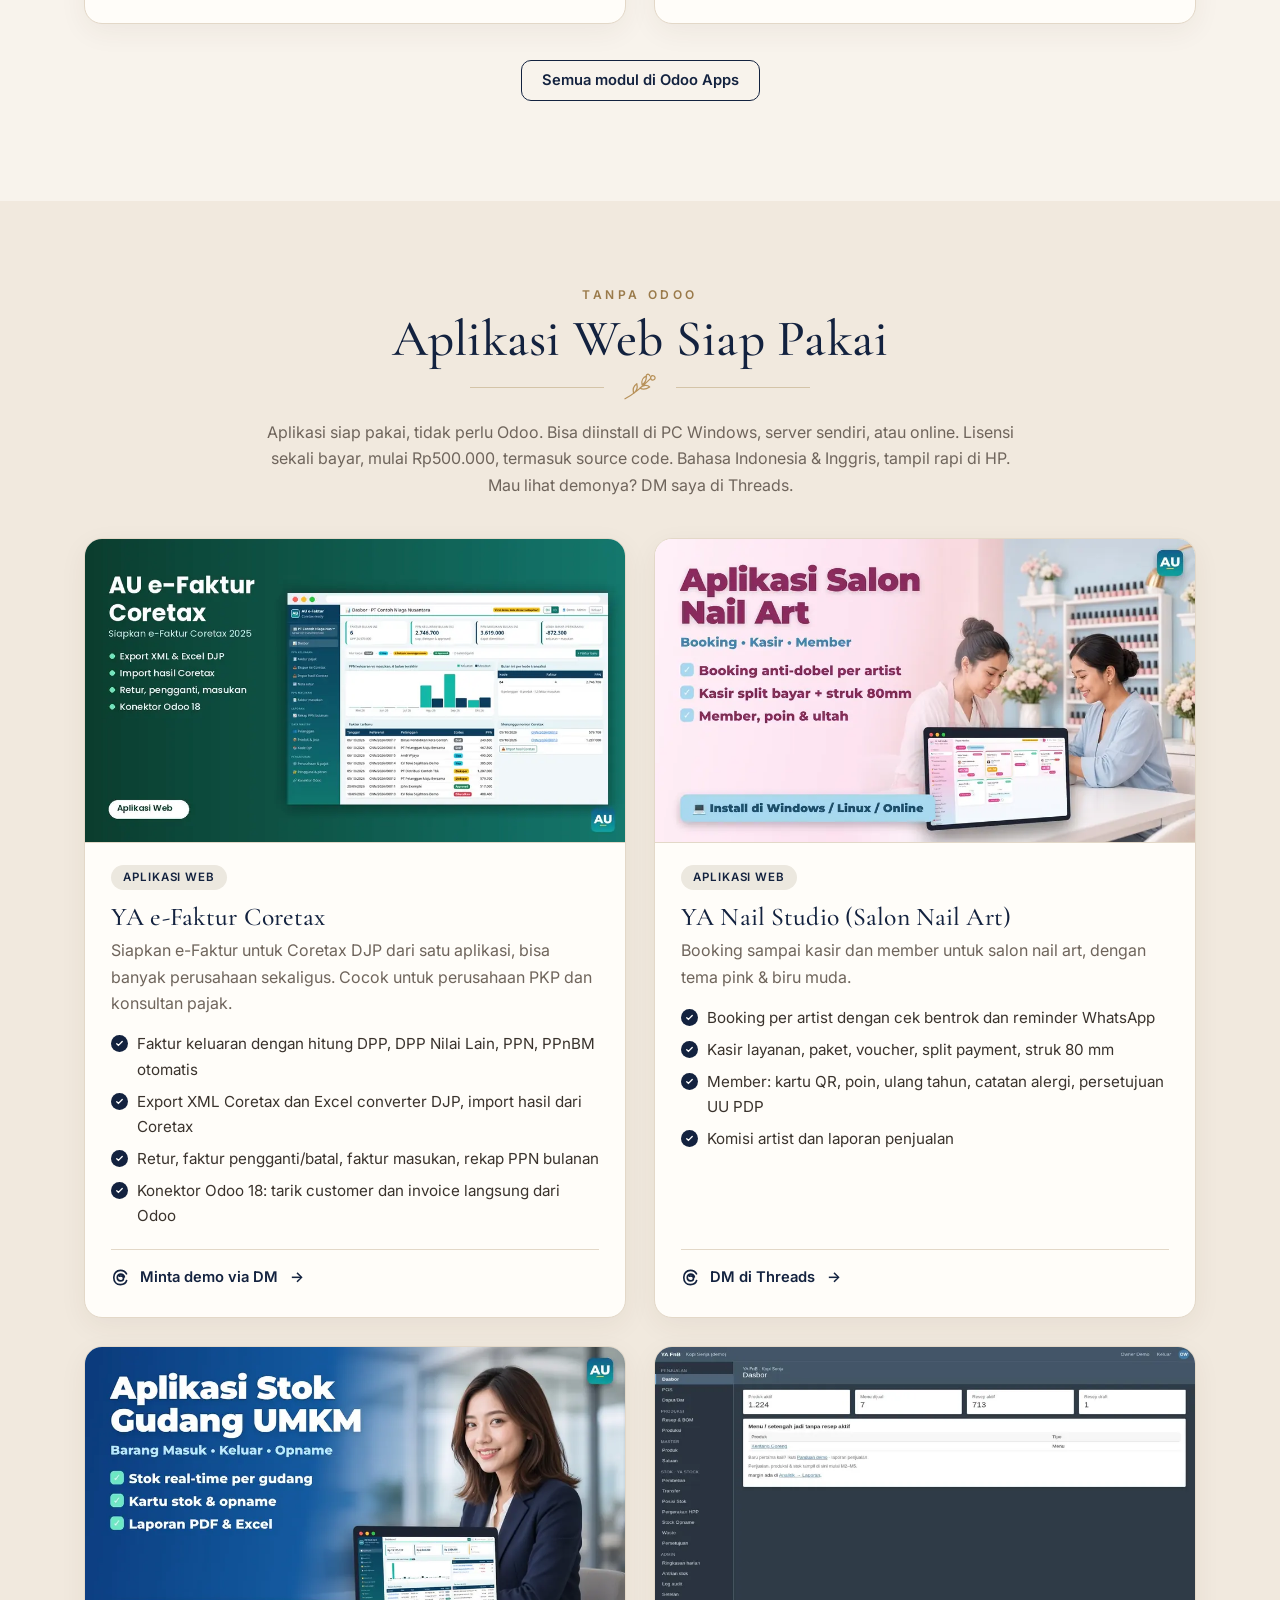
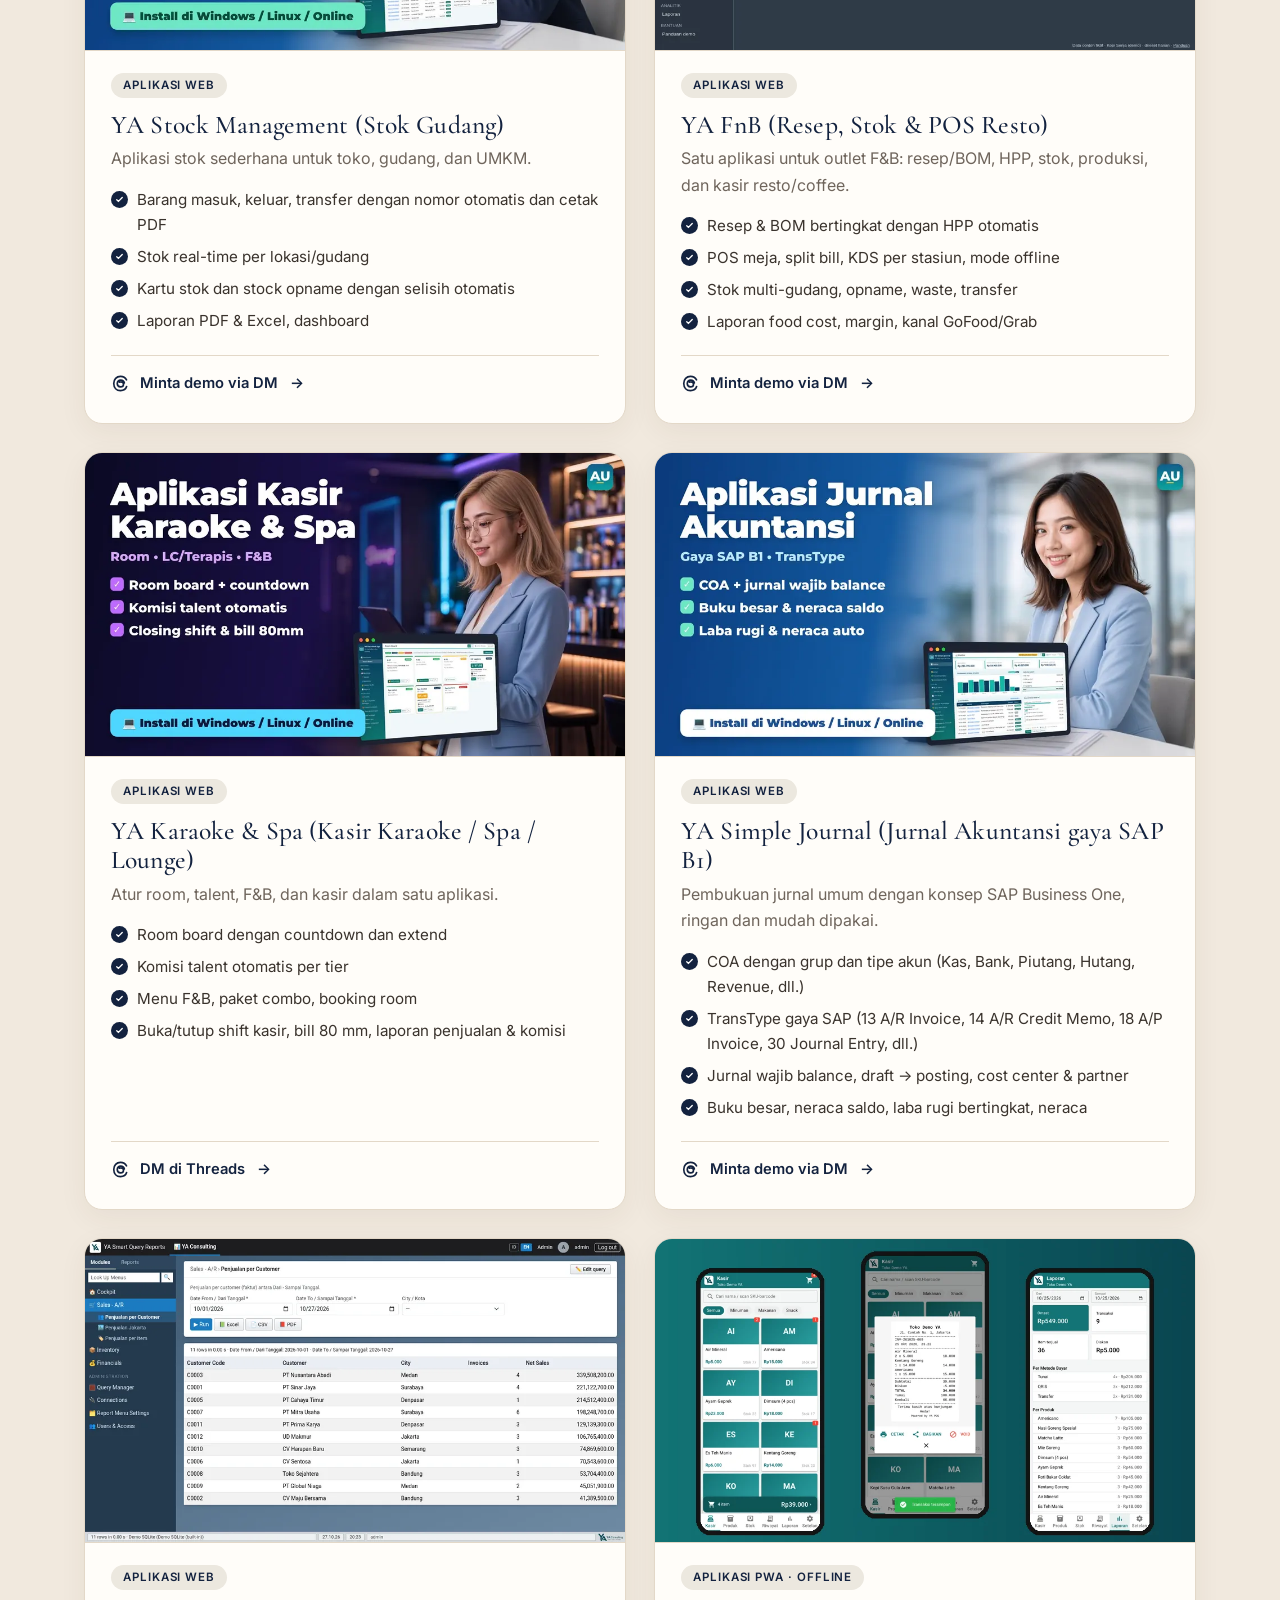
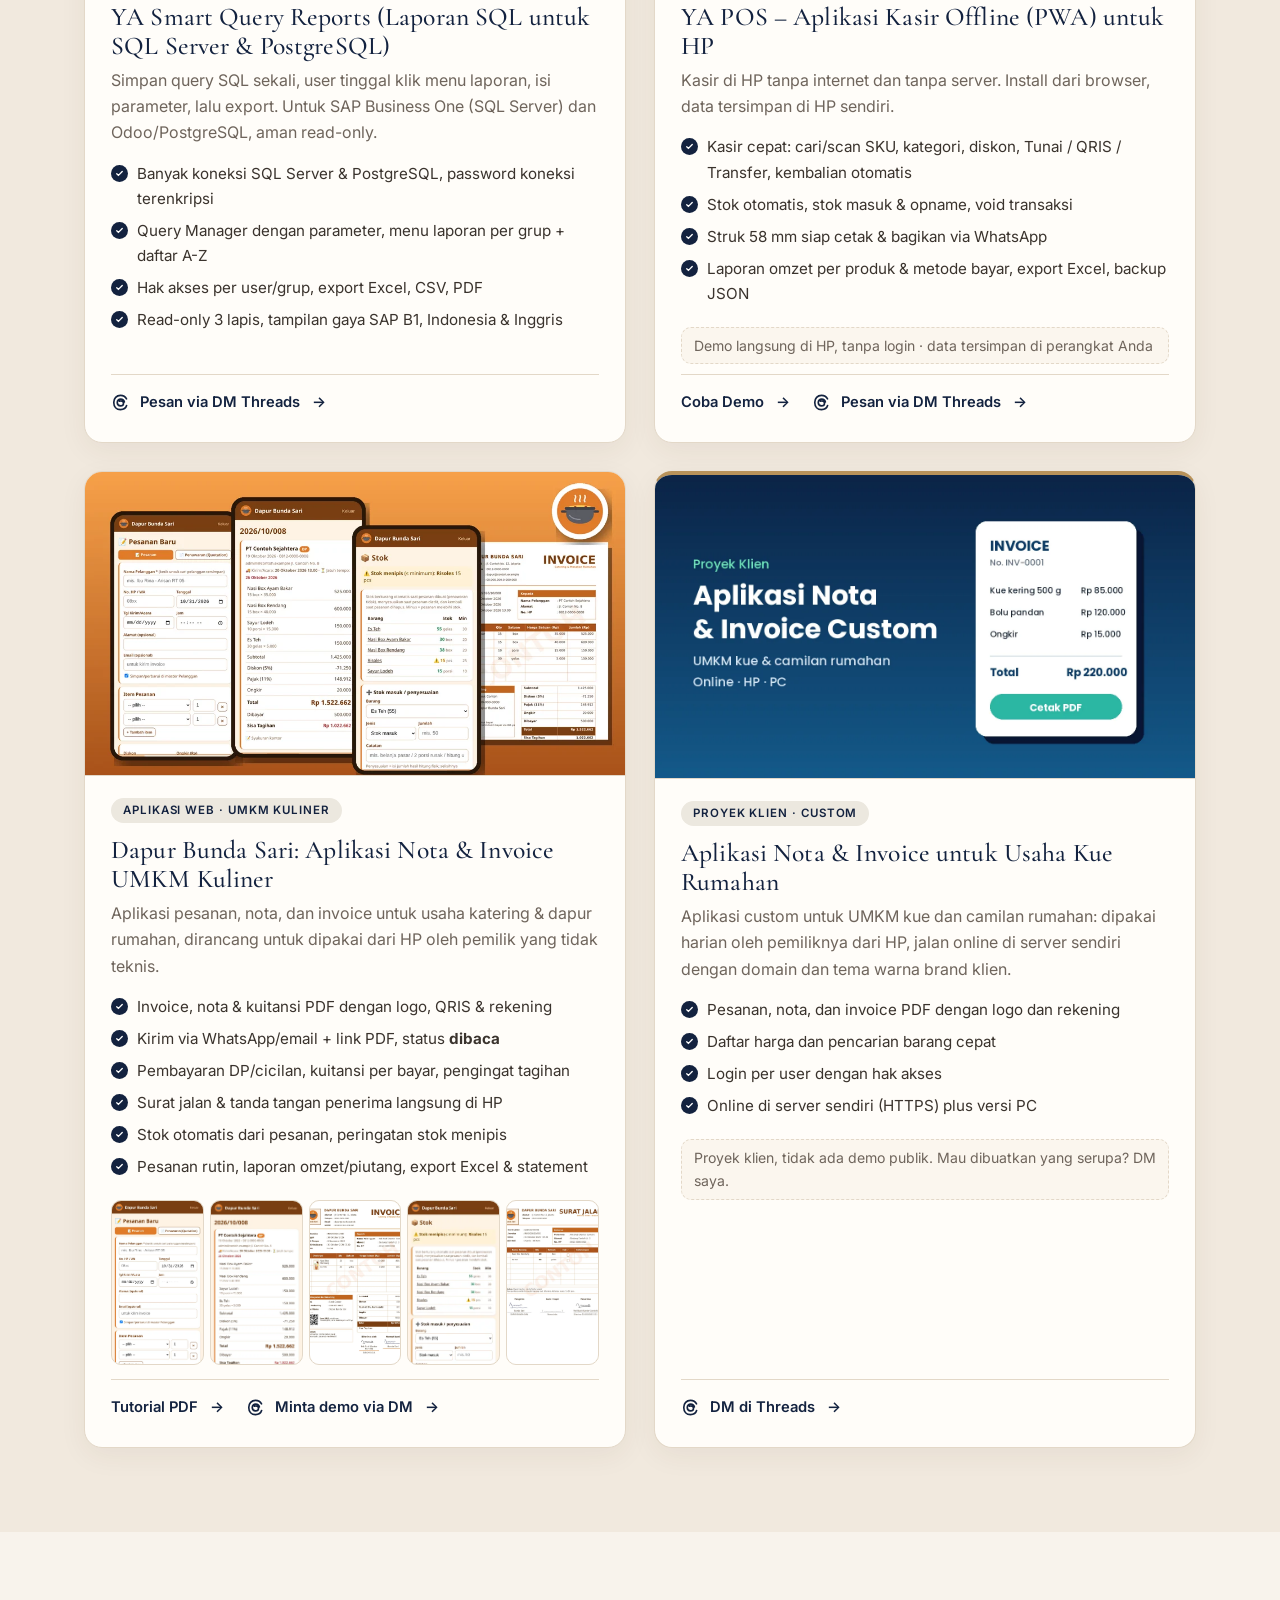
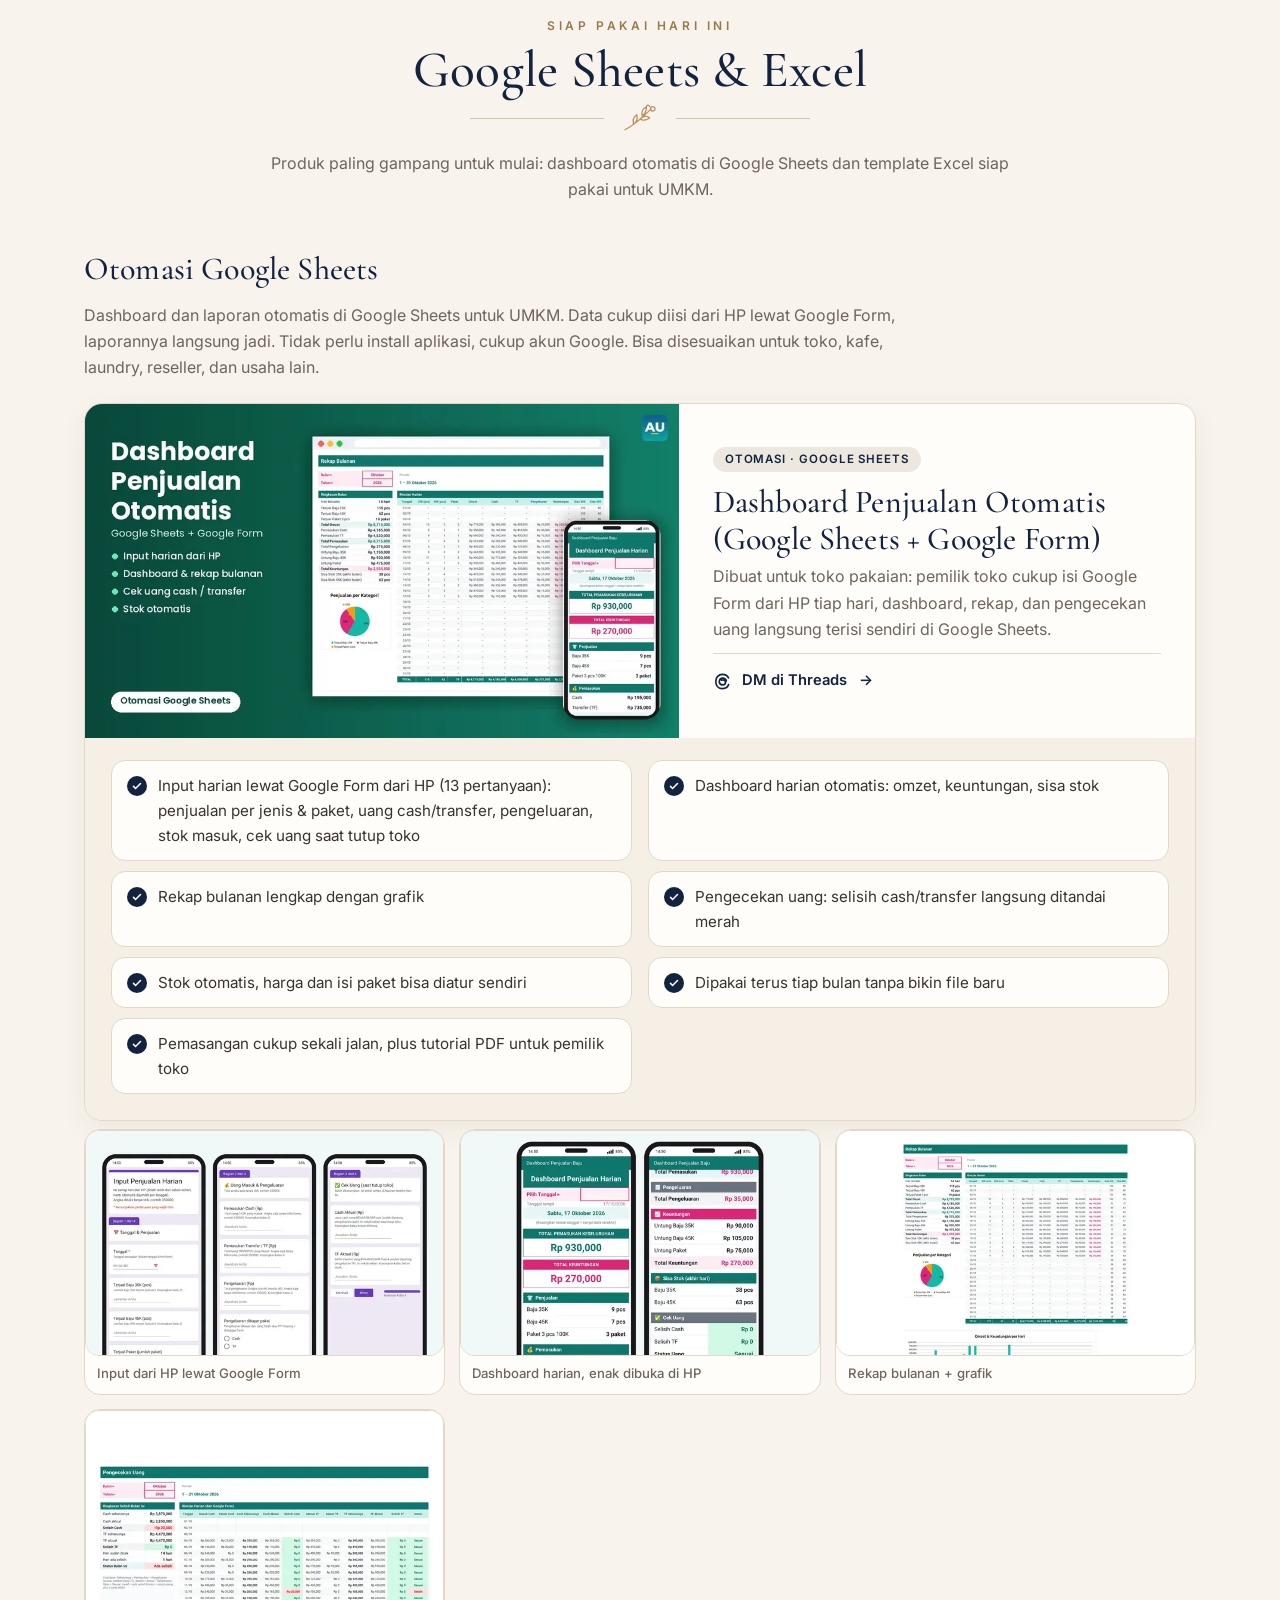
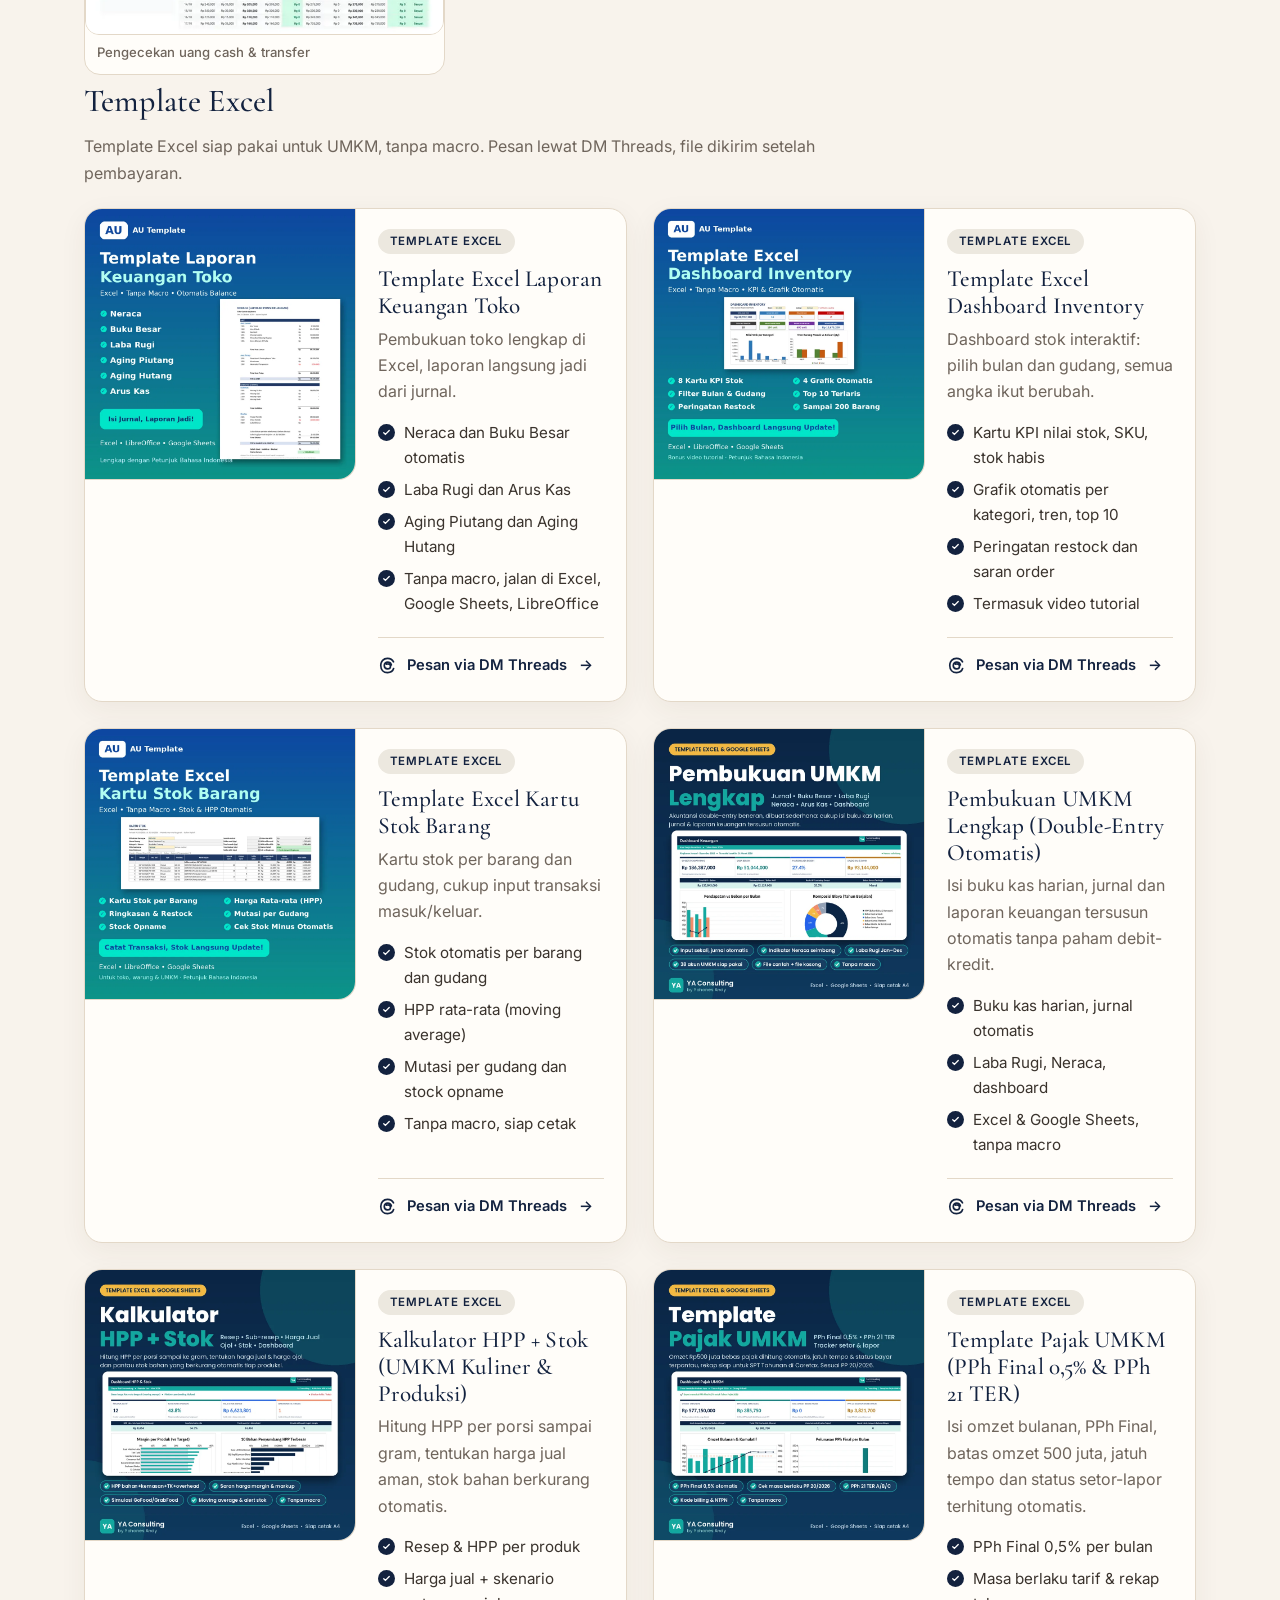
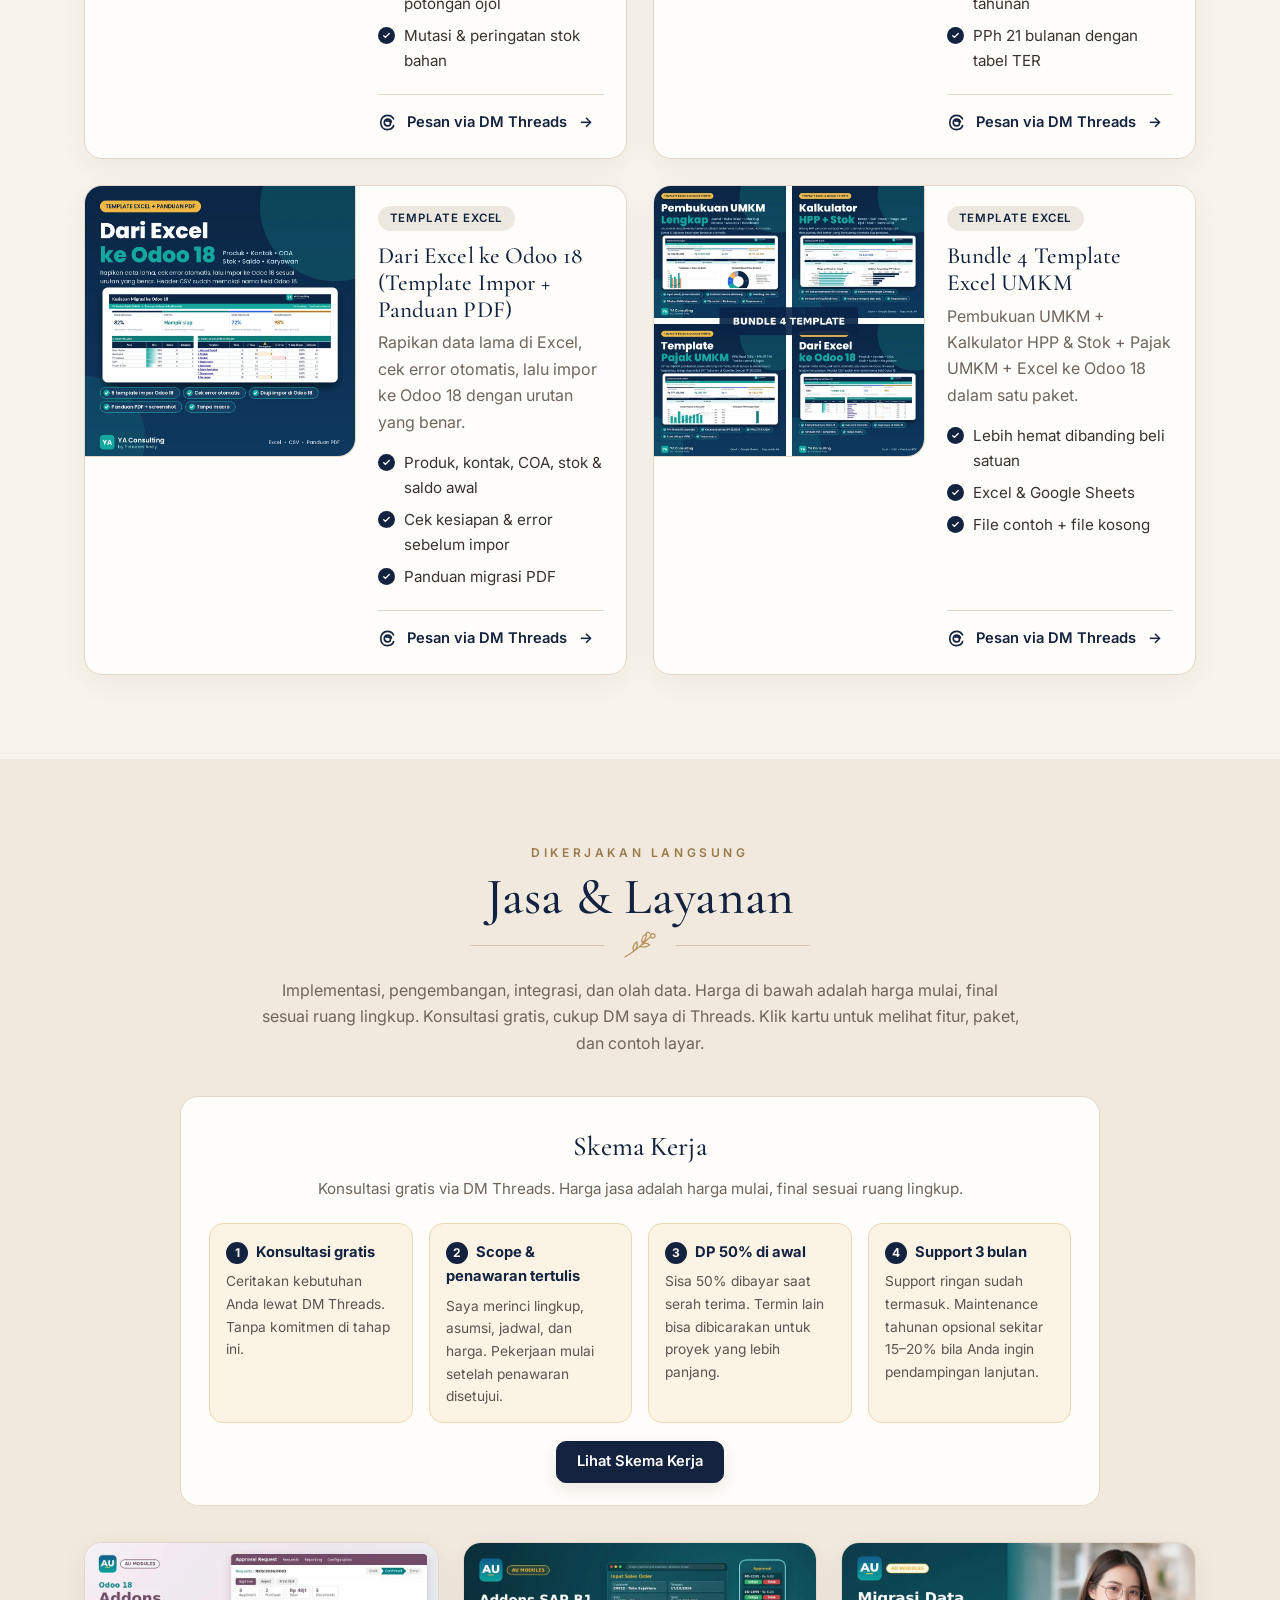
==== commit 9acbb60b: "Simplify nav to Produk/Jasa, apply navy professional theme, reinforce freelance ERP focus" ====
--- a/index.html
+++ b/index.html
@@ -4,7 +4,7 @@
 <meta charset="utf-8">
 <meta name="viewport" content="width=device-width, initial-scale=1">
 <title>Yohanes Andy — Odoo 18 &amp; SAP Business One | YA Consulting</title>
-<meta name="description" content="Developer Odoo 18 + SAP B1 di Indonesia. Modul siap pakai di Odoo Apps, aplikasi kasir florist salon toko, e-Faktur Coretax, integrasi multi-outlet FnB.">
+<meta name="description" content="Freelance developer ERP di Indonesia. Fokus layanan pembuatan sistem, ERP, accounting, SAP Business One & Odoo 18. Modul custom, aplikasi siap pakai, dan integrasi.">
 <meta name="theme-color" content="#0f1d36">
 <link rel="canonical" href="https://yasoftware.trade/">
 <link rel="icon" href="favicon.ico" sizes="any">
@@ -14,7 +14,7 @@
 <meta property="og:site_name" content="YA Consulting · by Yohanes Andy">
 <meta property="og:locale" content="id_ID">
 <meta property="og:title" content="Yohanes Andy — Odoo 18 &amp; SAP Business One | YA Consulting">
-<meta property="og:description" content="Developer Odoo 18 + SAP B1 di Indonesia. Modul siap pakai di Odoo Apps, aplikasi kasir florist salon toko, e-Faktur Coretax, integrasi multi-outlet FnB.">
+<meta property="og:description" content="Freelance developer ERP di Indonesia. Fokus layanan pembuatan sistem, ERP, accounting, SAP Business One & Odoo 18. Modul custom, aplikasi siap pakai, dan integrasi.">
 <meta property="og:url" content="https://yasoftware.trade/">
 <meta property="og:image" content="https://yasoftware.trade/img/og.jpg">
 <meta property="og:image:width" content="1200"><meta property="og:image:height" content="630">
@@ -36,7 +36,7 @@
 <a class="btn btn-sm" href="#kontak">Hubungi Kami <svg viewBox="0 0 24 24" fill="none" stroke="currentColor" stroke-width="1.8" stroke-linecap="round" aria-hidden="true"><path d="M7 17 17 7 M9 7h8v8"/></svg></a></nav></div></header>
 <main>
 <section class="hero"><div class="wrap herogrid">
-<div class="htxt"><p class="eyebrow">Odoo 18 · SAP Business One · Aplikasi Siap Pakai</p>
+<div class="htxt"><p class="eyebrow">Freelance Developer · Odoo 18 · SAP Business One</p>
 <h1>Sistem Bisnis yang Rapi<span>untuk FnB, Retail &amp; UMKM Indonesia</span></h1><span class="goldrule"></span>
 <p class="lead">Implementasi &amp; modul custom Odoo 18 + SAP Business One, plus aplikasi web siap pakai (kasir, stok, florist, salon, e-Faktur Coretax). Langsung bisa dicoba, lisensi sekali bayar.</p>
 <div class="btns hbtns"><a class="btn btn-navy" href="#demo"><svg viewBox="0 0 24 24" fill="none" stroke="currentColor" stroke-width="1.6" stroke-linecap="round" stroke-linejoin="round" aria-hidden="true"><path d="M2.5 12S6 5.5 12 5.5 21.5 12 21.5 12 18 18.5 12 18.5 2.5 12 2.5 12z M12 9a3 3 0 1 1 0 6 3 3 0 0 1 0-6z"/></svg>Coba Demo Live</a><a class="btn btn-outline" href="https://www.threads.com/@yohanesandy.erp" target="_blank" rel="noopener"><svg viewBox="0 0 24 24" aria-hidden="true" fill="none" stroke="currentColor" stroke-width="2.1" stroke-linecap="round"><path d="M16.9 11.3c-.5-2.4-2.2-3.6-4.6-3.6-2.8 0-4.4 1.9-4.4 4.3 0 2.3 1.6 4.2 4.1 4.2 2.3 0 3.8-1.4 3.8-3.4 0-2.5-2.5-3.1-5.3-2.5"/><path d="M19.6 7.4C18.2 4.6 15.5 3 12 3 6.9 3 3.5 6.6 3.5 12s3.4 9 8.5 9c3.8 0 6.8-1.9 7.7-5.1"/></svg>DM Threads</a></div>
@@ -146,7 +146,7 @@
 <p class="skmore" style="margin-top:28px"><a class="btn" href="flyer/">Lihat halaman Flyer</a></p>
 </div></section>
 <section id="tentang" class="sec"><div class="wrap about">
-<div><p class="eyebrow">Tentang</p><h2>Tentang Saya</h2><div class="divider left" aria-hidden="true"><svg viewBox="0 0 40 28" fill="none" stroke="currentColor" stroke-width="1.2" stroke-linecap="round" stroke-linejoin="round"><path d="M6 24C14 20 22 13 30 5 M14 19c-1-4 0-7 3-9 1 4 0 7-3 9z M20 14c3-3 7-3 9-1-3 2-6 3-9 1z M22 11c-1-4 1-7 4-8 0 4-1 6-4 8z M30 5a2 2 0 1 1 4-1 2 2 0 0 1-4 1z M26 3.5a1.6 1.6 0 1 1 3-1"/></svg></div><p>Halo, saya Yohanes Andy, developer ERP di Indonesia. Sehari-hari saya ngurusin Odoo dan SAP Business One di perusahaan distribusi, manufaktur, dan FnB (Meatshop, Resto, Manufaktur): implementasi, bikin modul custom, laporan, sampai integrasi dua sistem lewat SAP Service Layer dan SQL.</p><p>Dari pengalaman itu saya bikin aplikasi siap pakai dengan brand <strong>YA Consulting</strong>: modul Odoo 18 yang sudah terbit di Odoo Apps Store, dan aplikasi web standalone untuk UMKM yang belum butuh ERP penuh. Fokus saya sederhana: aplikasinya harus gampang dipakai, laporannya keluar, dan datanya aman.</p></div>
+<div><p class="eyebrow">Tentang</p><h2>Tentang Saya</h2><div class="divider left" aria-hidden="true"><svg viewBox="0 0 40 28" fill="none" stroke="currentColor" stroke-width="1.2" stroke-linecap="round" stroke-linejoin="round"><path d="M6 24C14 20 22 13 30 5 M14 19c-1-4 0-7 3-9 1 4 0 7-3 9z M20 14c3-3 7-3 9-1-3 2-6 3-9 1z M22 11c-1-4 1-7 4-8 0 4-1 6-4 8z M30 5a2 2 0 1 1 4-1 2 2 0 0 1-4 1z M26 3.5a1.6 1.6 0 1 1 3-1"/></svg></div><p>Halo, saya Yohanes Andy — freelance developer ERP. Fokus di layanan pembuatan sistem, ERP, accounting, SAP Business One & Odoo 18. Sehari-hari saya ngurusin implementasi, modul custom, laporan, dan integrasi dua sistem lewat SAP Service Layer dan SQL di perusahaan distribusi, manufaktur, dan FnB (Meatshop, Resto, Manufaktur).</p><p>Dari pengalaman itu saya bikin aplikasi siap pakai dengan brand <strong>YA Consulting</strong>: modul Odoo 18 yang sudah terbit di Odoo Apps Store, dan aplikasi web standalone untuk UMKM yang belum butuh ERP penuh. Fokus saya sederhana: aplikasinya harus gampang dipakai, laporannya keluar, dan datanya aman.</p></div>
 <ul class="checks"><li>Odoo 18 (Community &amp; Enterprise): modul custom, laporan PDF/Excel, multi-company</li><li>SAP Business One: Service Layer, query SQL Server, laporan &amp; integrasi ke Odoo</li><li>Aplikasi web custom: ringan, bisa jalan di PC Windows, server lokal, atau online</li><li>FnB (Meatshop, Resto, Manufaktur): multi company, multi outlet, laporan &amp; transaksi konsolidasi</li><li>Pajak Indonesia: e-Faktur Coretax 2025</li></ul></div></section>
 <section id="kontak" class="sec contact"><div class="wrap"><header class="shead"><p class="eyebrow">Hubungi Kami</p><h2>Mau Tanya atau Pesan?</h2><div class="divider" aria-hidden="true"><svg viewBox="0 0 40 28" fill="none" stroke="currentColor" stroke-width="1.2" stroke-linecap="round" stroke-linejoin="round"><path d="M6 24C14 20 22 13 30 5 M14 19c-1-4 0-7 3-9 1 4 0 7-3 9z M20 14c3-3 7-3 9-1-3 2-6 3-9 1z M22 11c-1-4 1-7 4-8 0 4-1 6-4 8z M30 5a2 2 0 1 1 4-1 2 2 0 0 1-4 1z M26 3.5a1.6 1.6 0 1 1 3-1"/></svg></div><p class="intro">Tanya-tanya, minta akun demo, atau pesan aplikasi: DM saya di Threads. Modul Odoo bisa langsung dibeli di <a href="https://apps.odoo.com/apps/modules/browse?author=Andy%20Utomo&amp;series=18.0" target="_blank" rel="noopener">Odoo Apps Store</a>.</p></header>
 <div class="kgrid"><div class="kside"><a class="ci ci-main" href="https://www.threads.com/@yohanesandy.erp" target="_blank" rel="noopener"><svg viewBox="0 0 24 24" aria-hidden="true" fill="none" stroke="currentColor" stroke-width="2.1" stroke-linecap="round"><path d="M16.9 11.3c-.5-2.4-2.2-3.6-4.6-3.6-2.8 0-4.4 1.9-4.4 4.3 0 2.3 1.6 4.2 4.1 4.2 2.3 0 3.8-1.4 3.8-3.4 0-2.5-2.5-3.1-5.3-2.5"/><path d="M19.6 7.4C18.2 4.6 15.5 3 12 3 6.9 3 3.5 6.6 3.5 12s3.4 9 8.5 9c3.8 0 6.8-1.9 7.7-5.1"/></svg><span><small>Threads</small>@yohanesandy.erp</span></a><p>Semua pertanyaan, akun demo, dan pemesanan dilayani lewat DM Threads.</p></div>
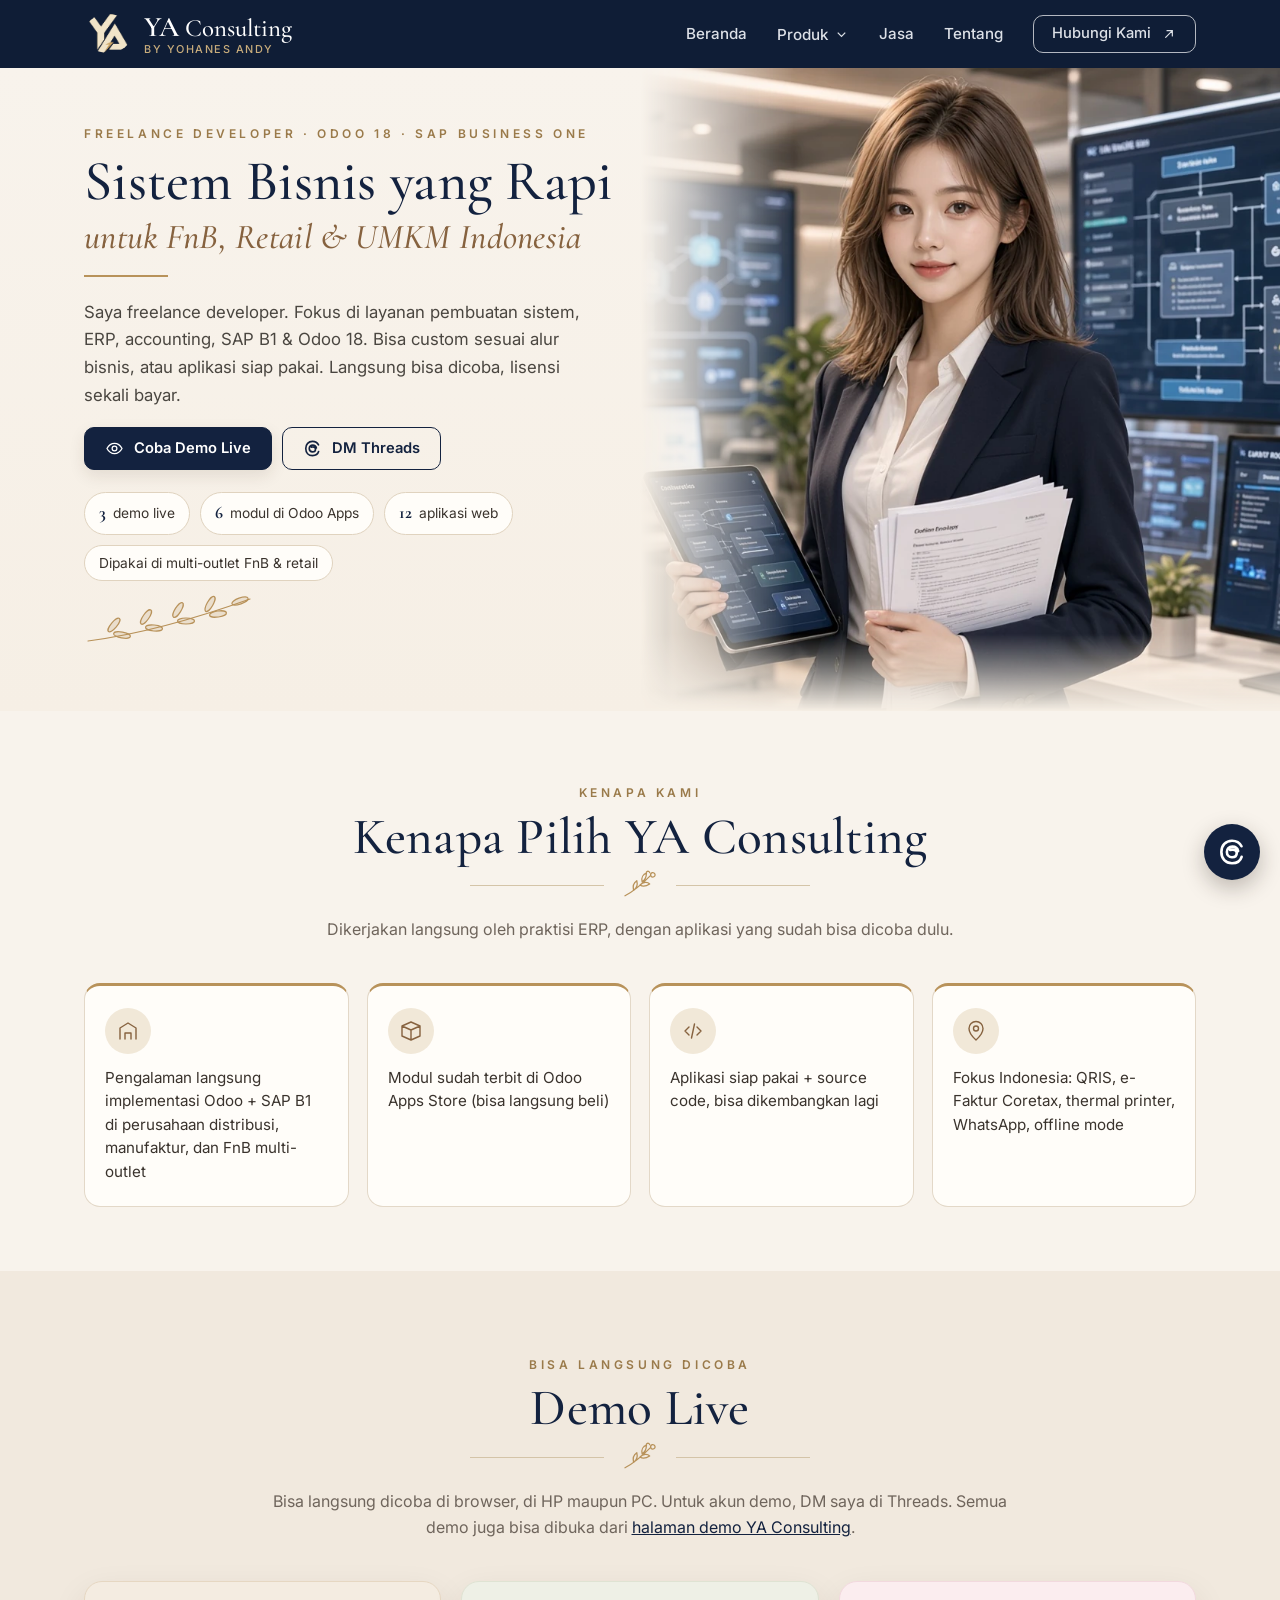
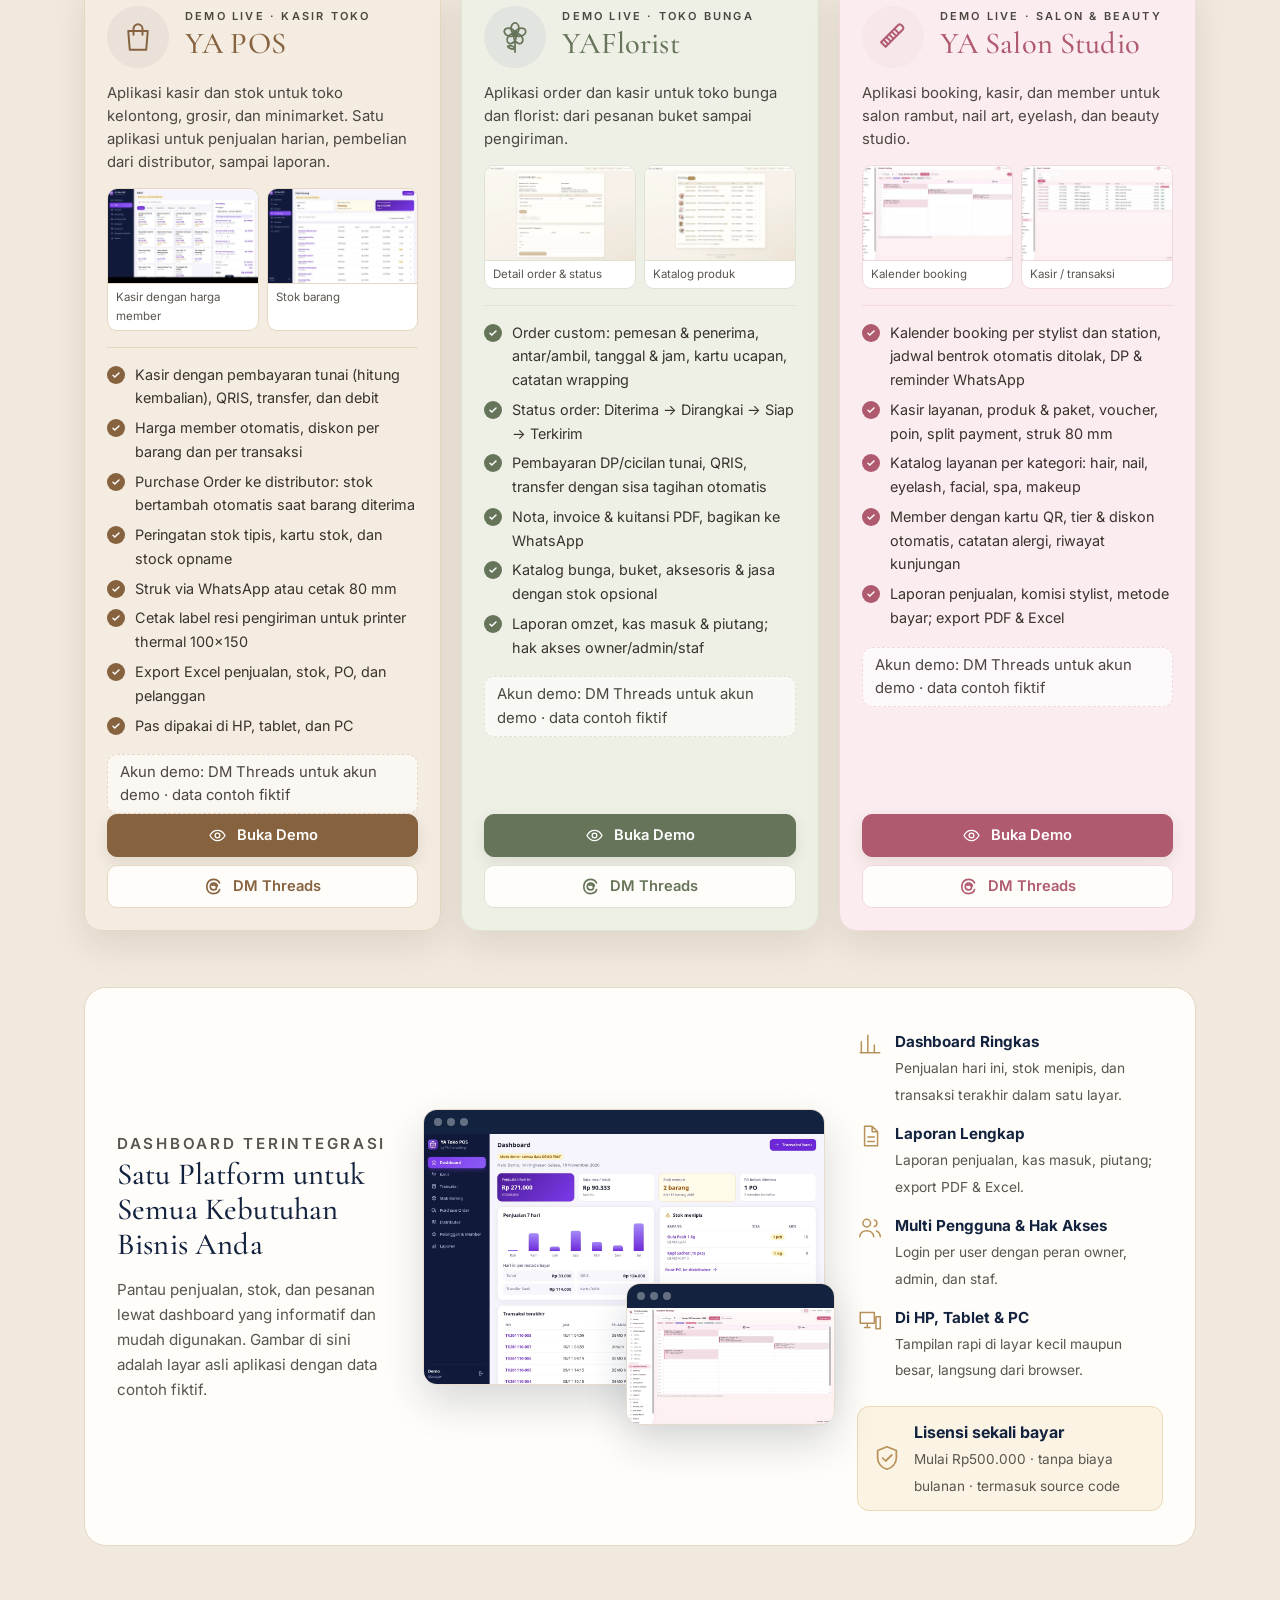
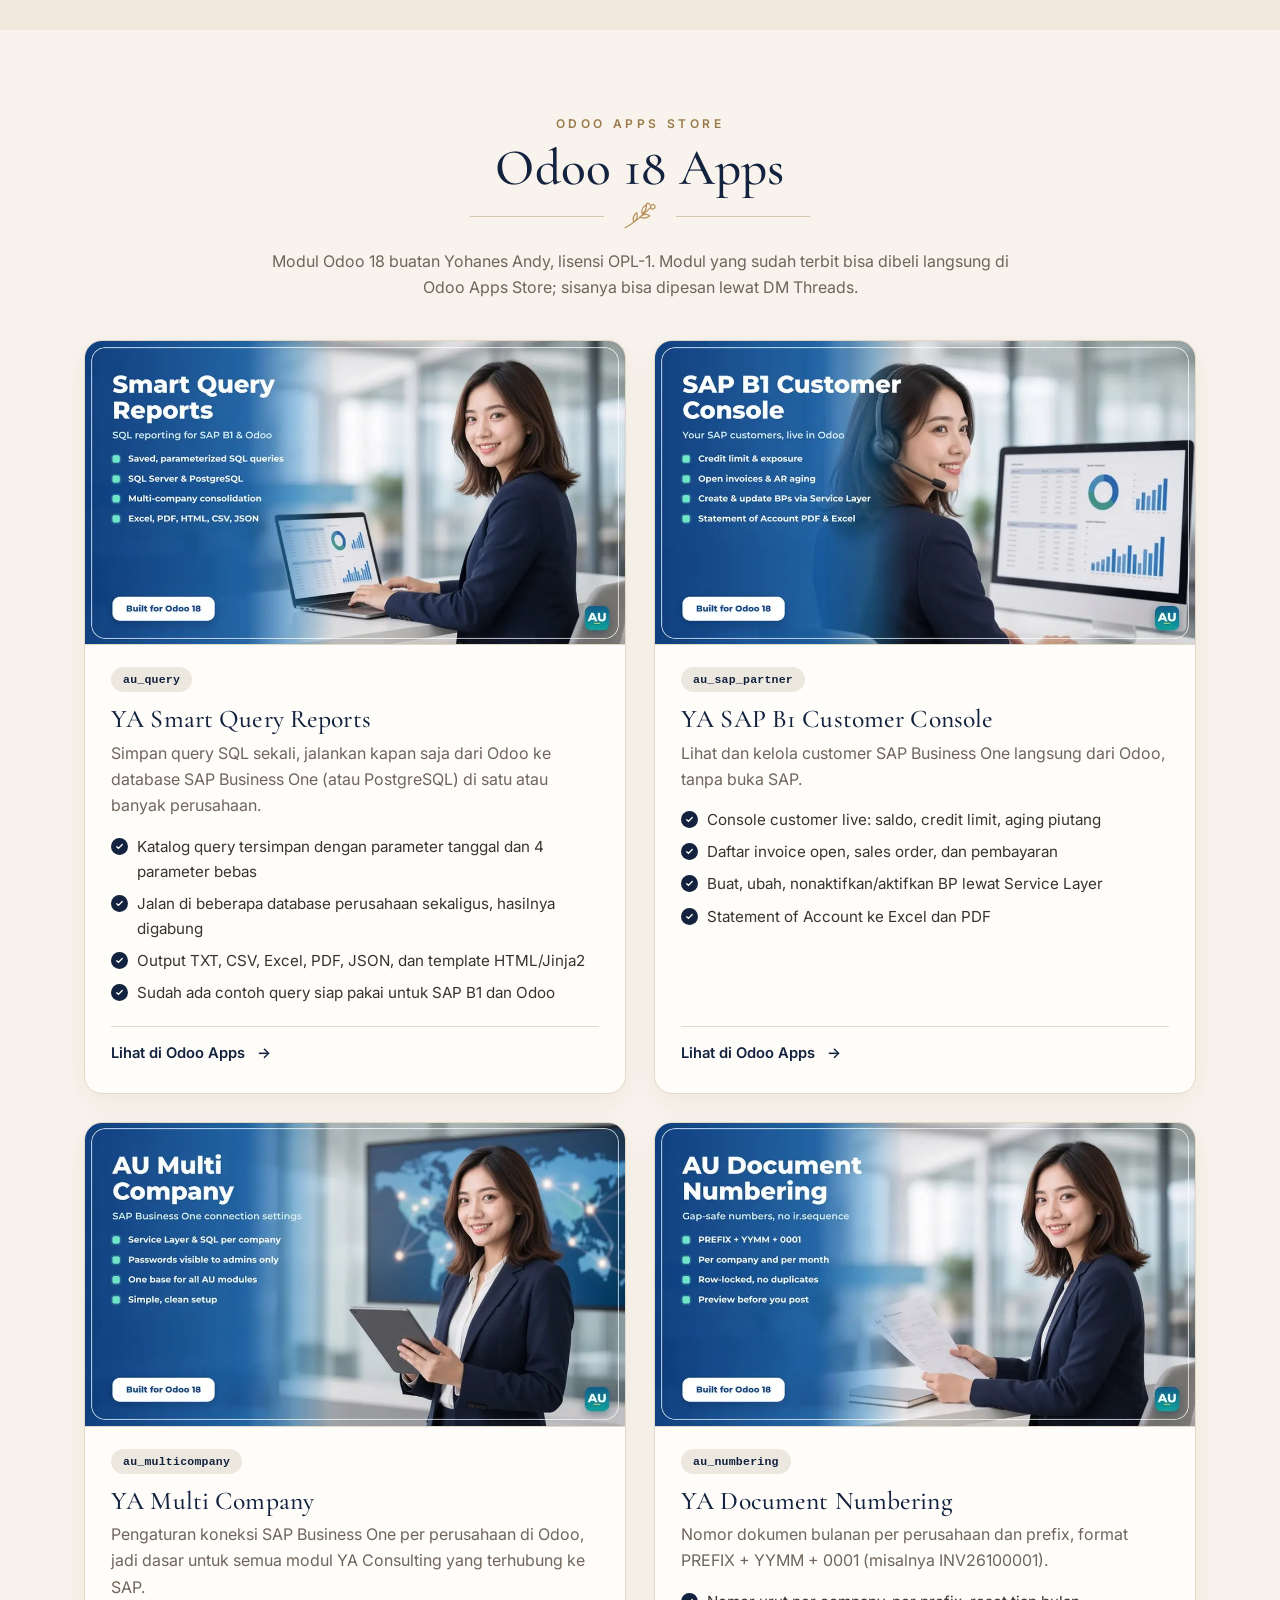
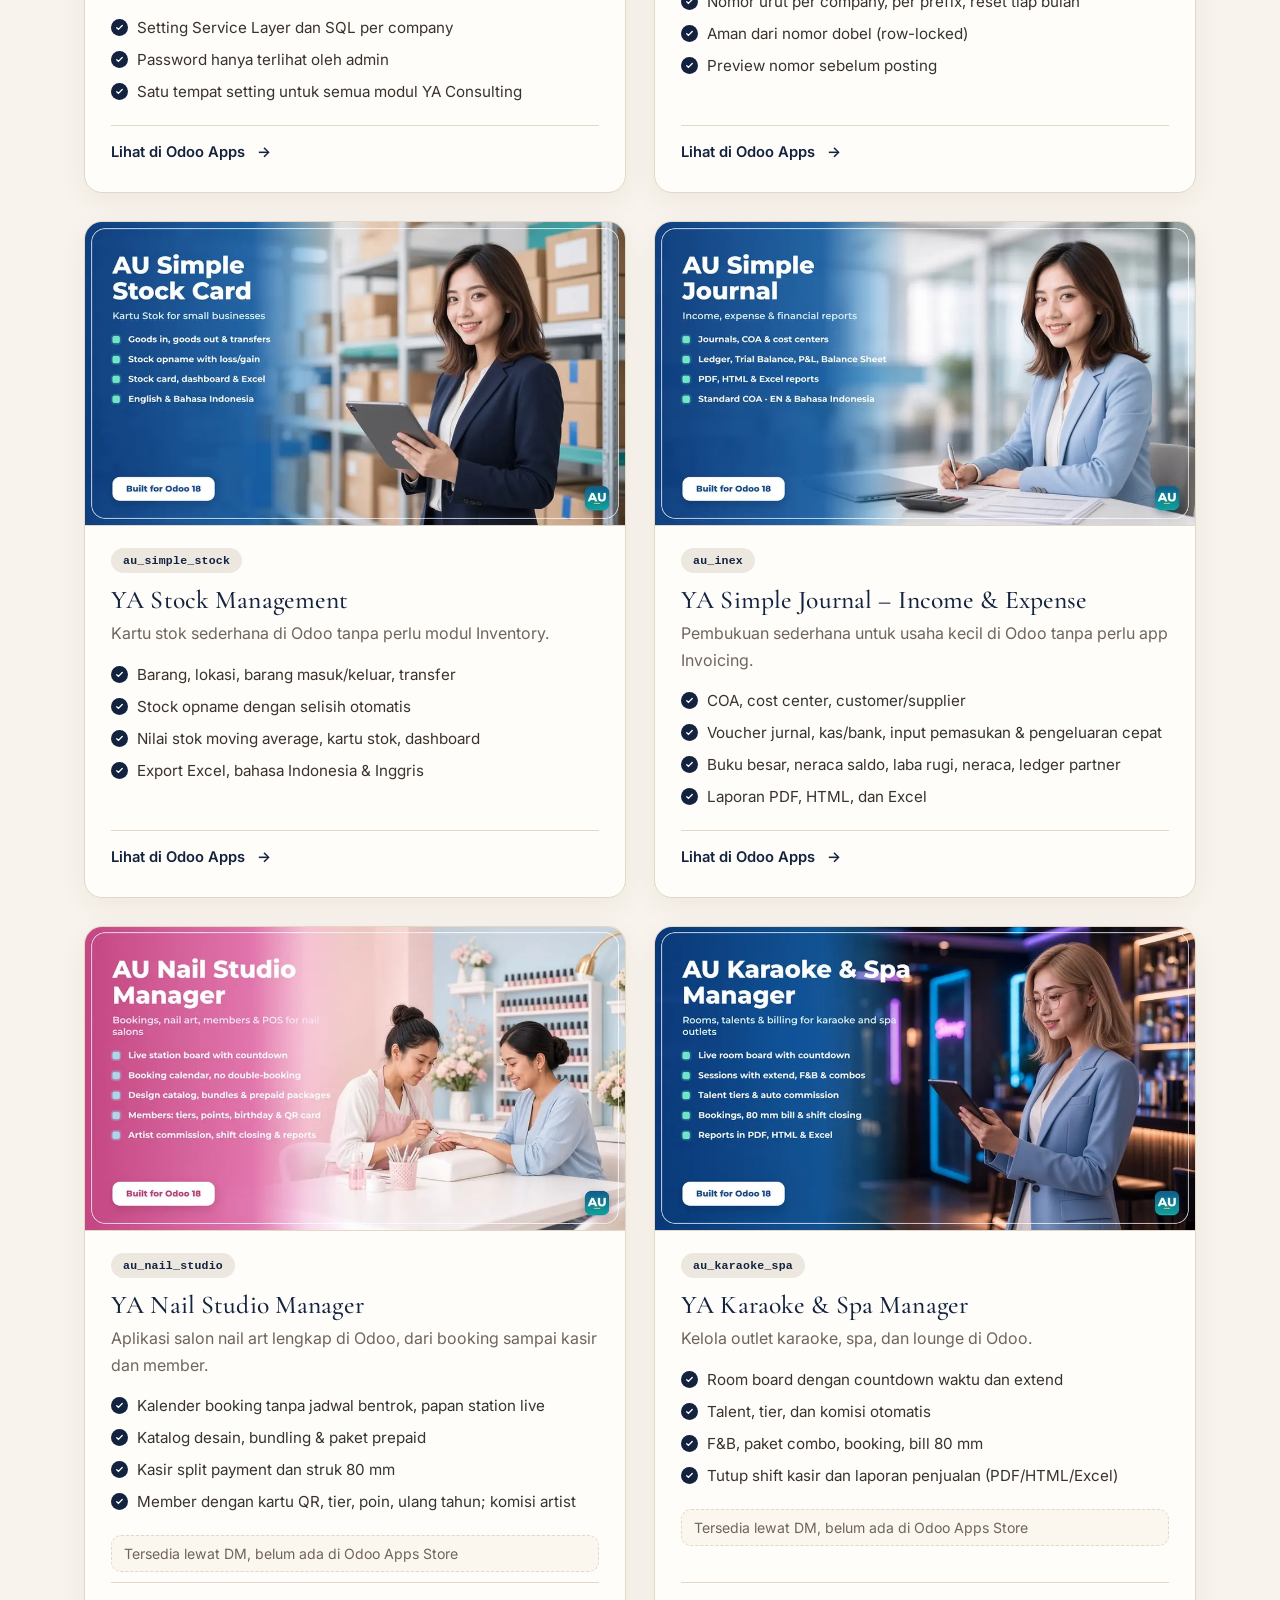
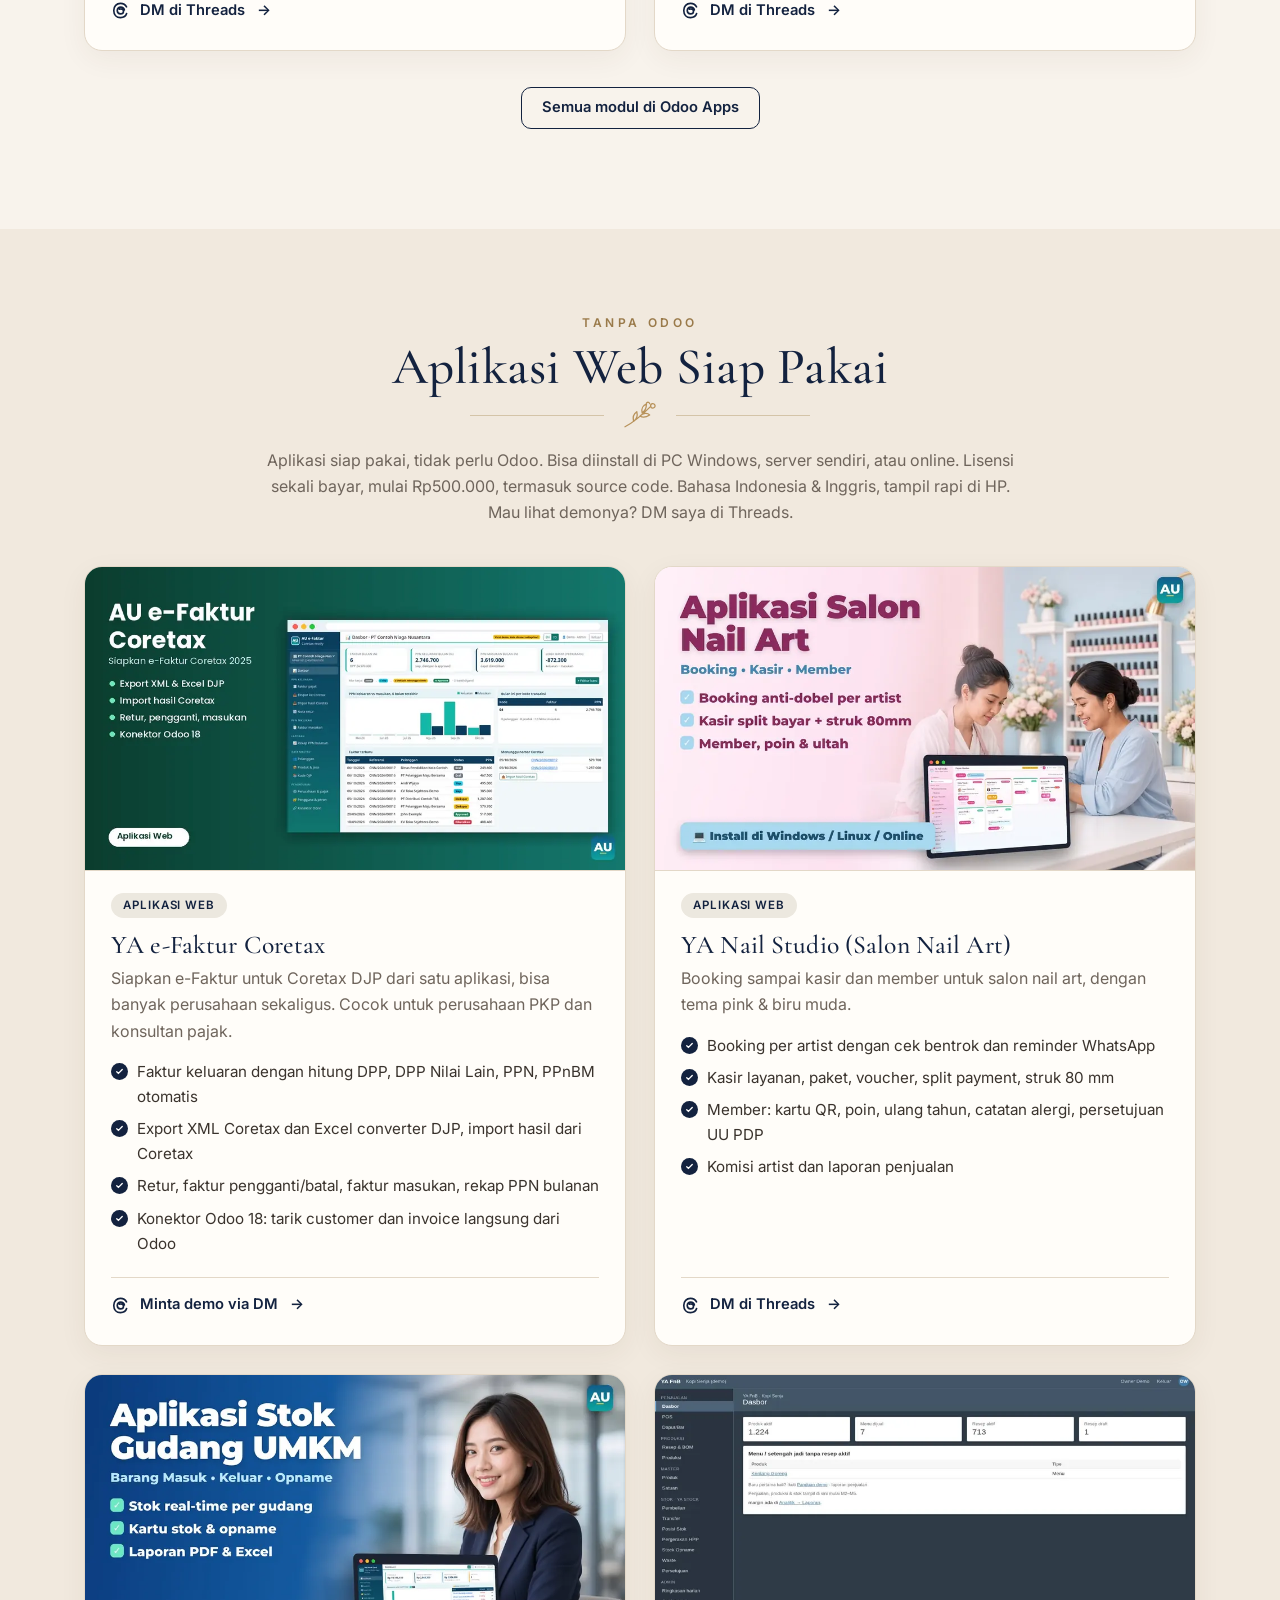
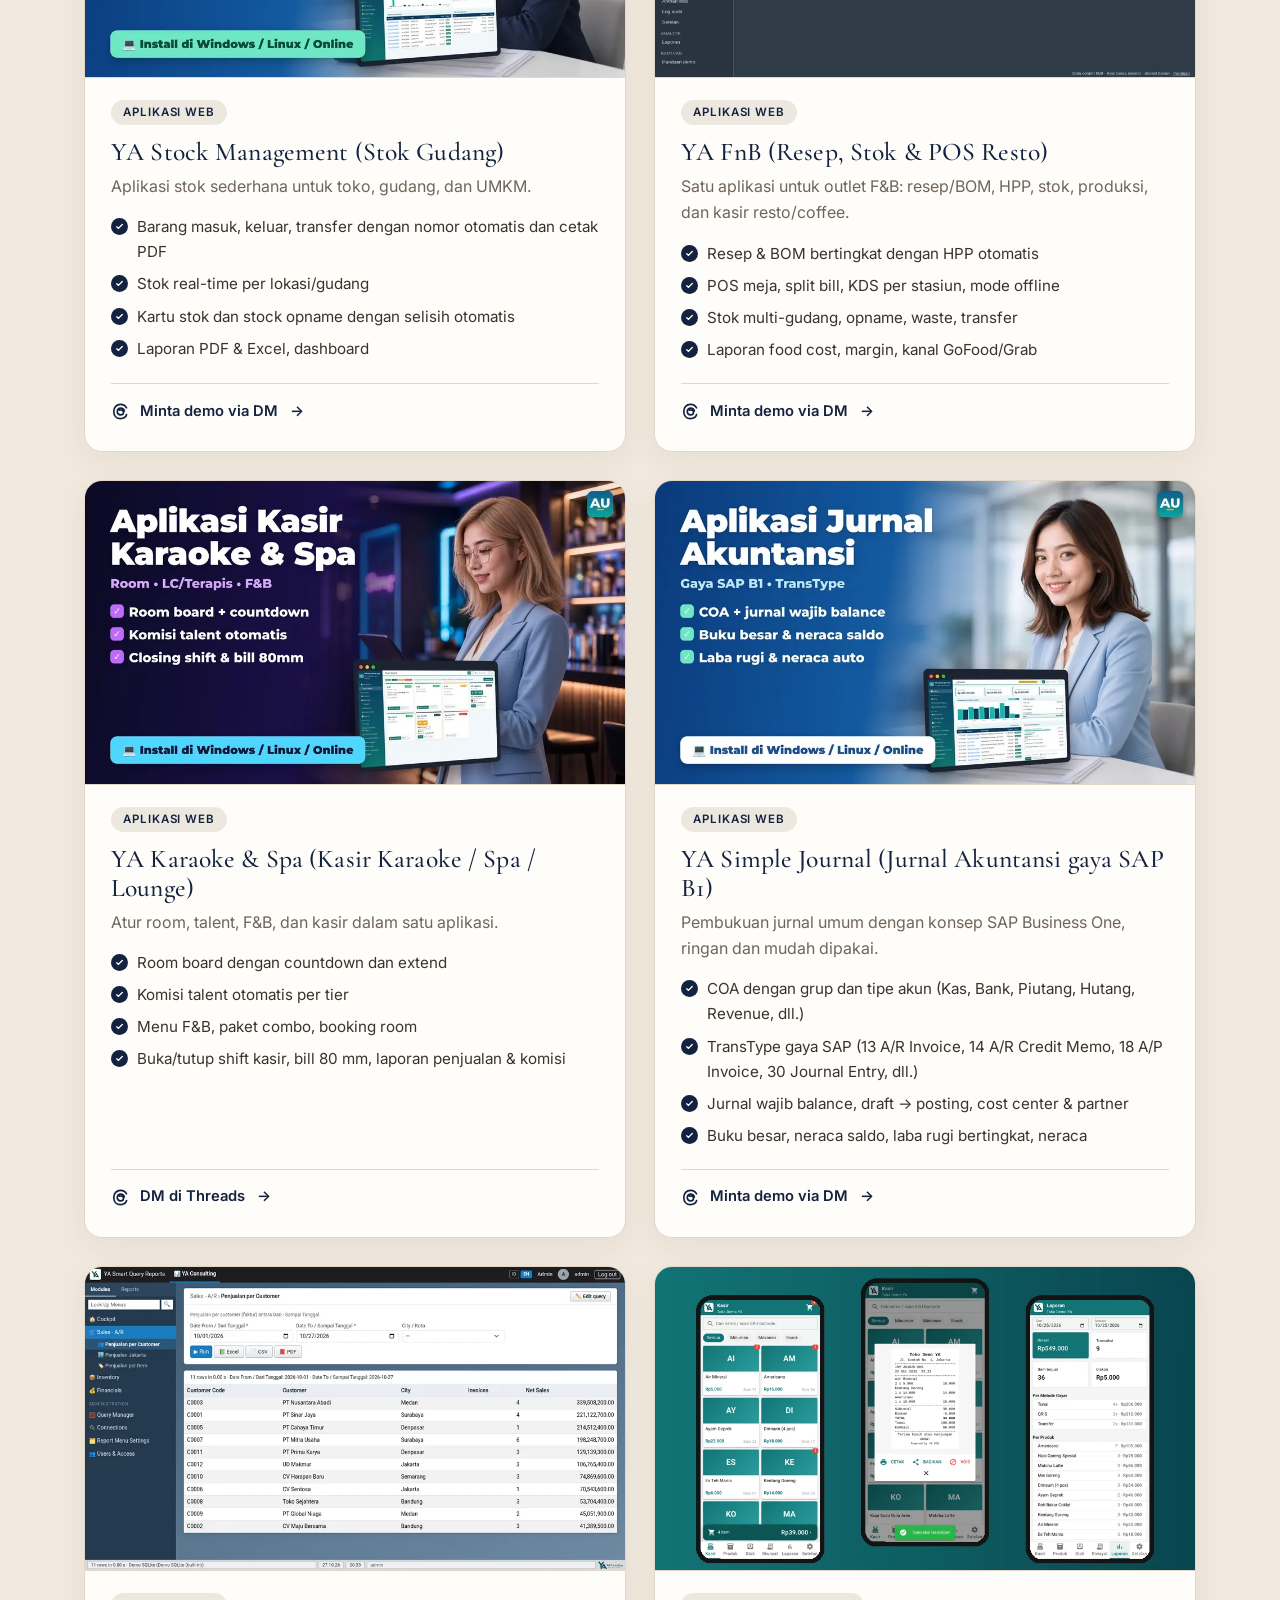
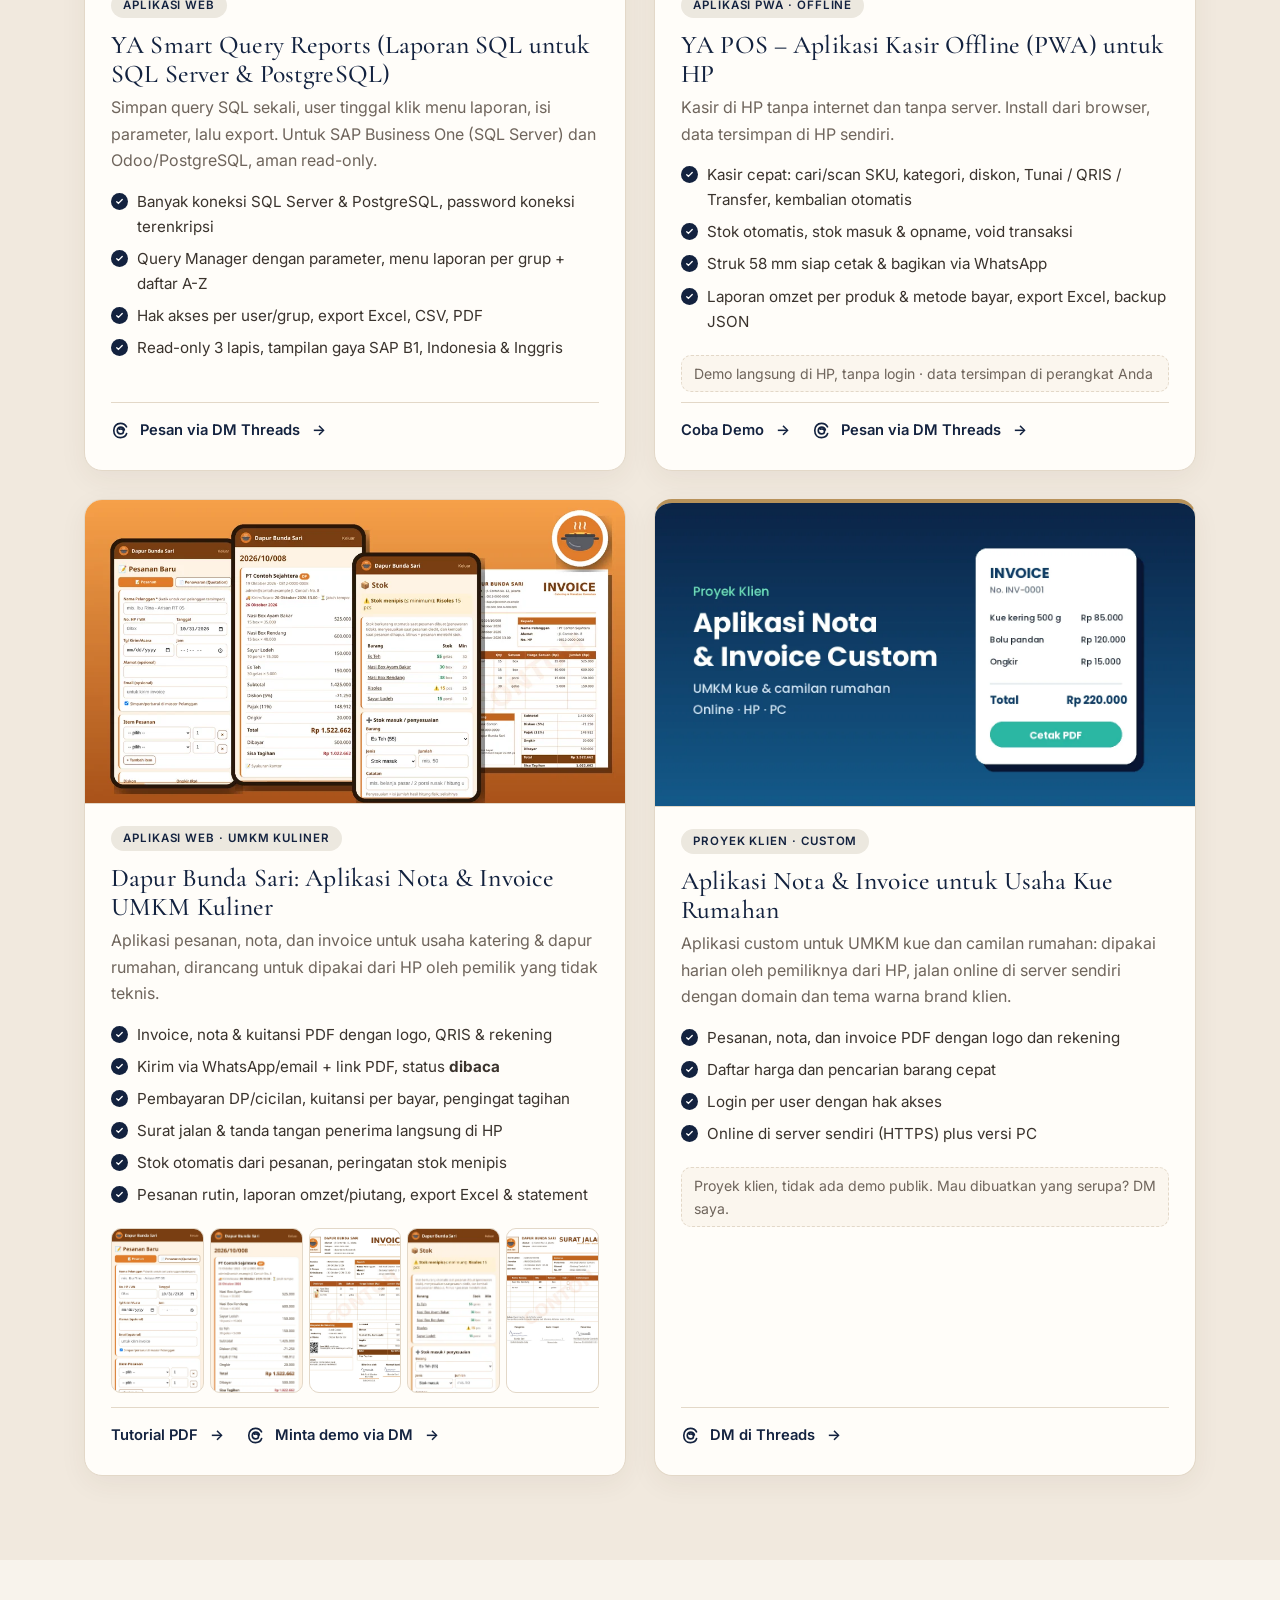
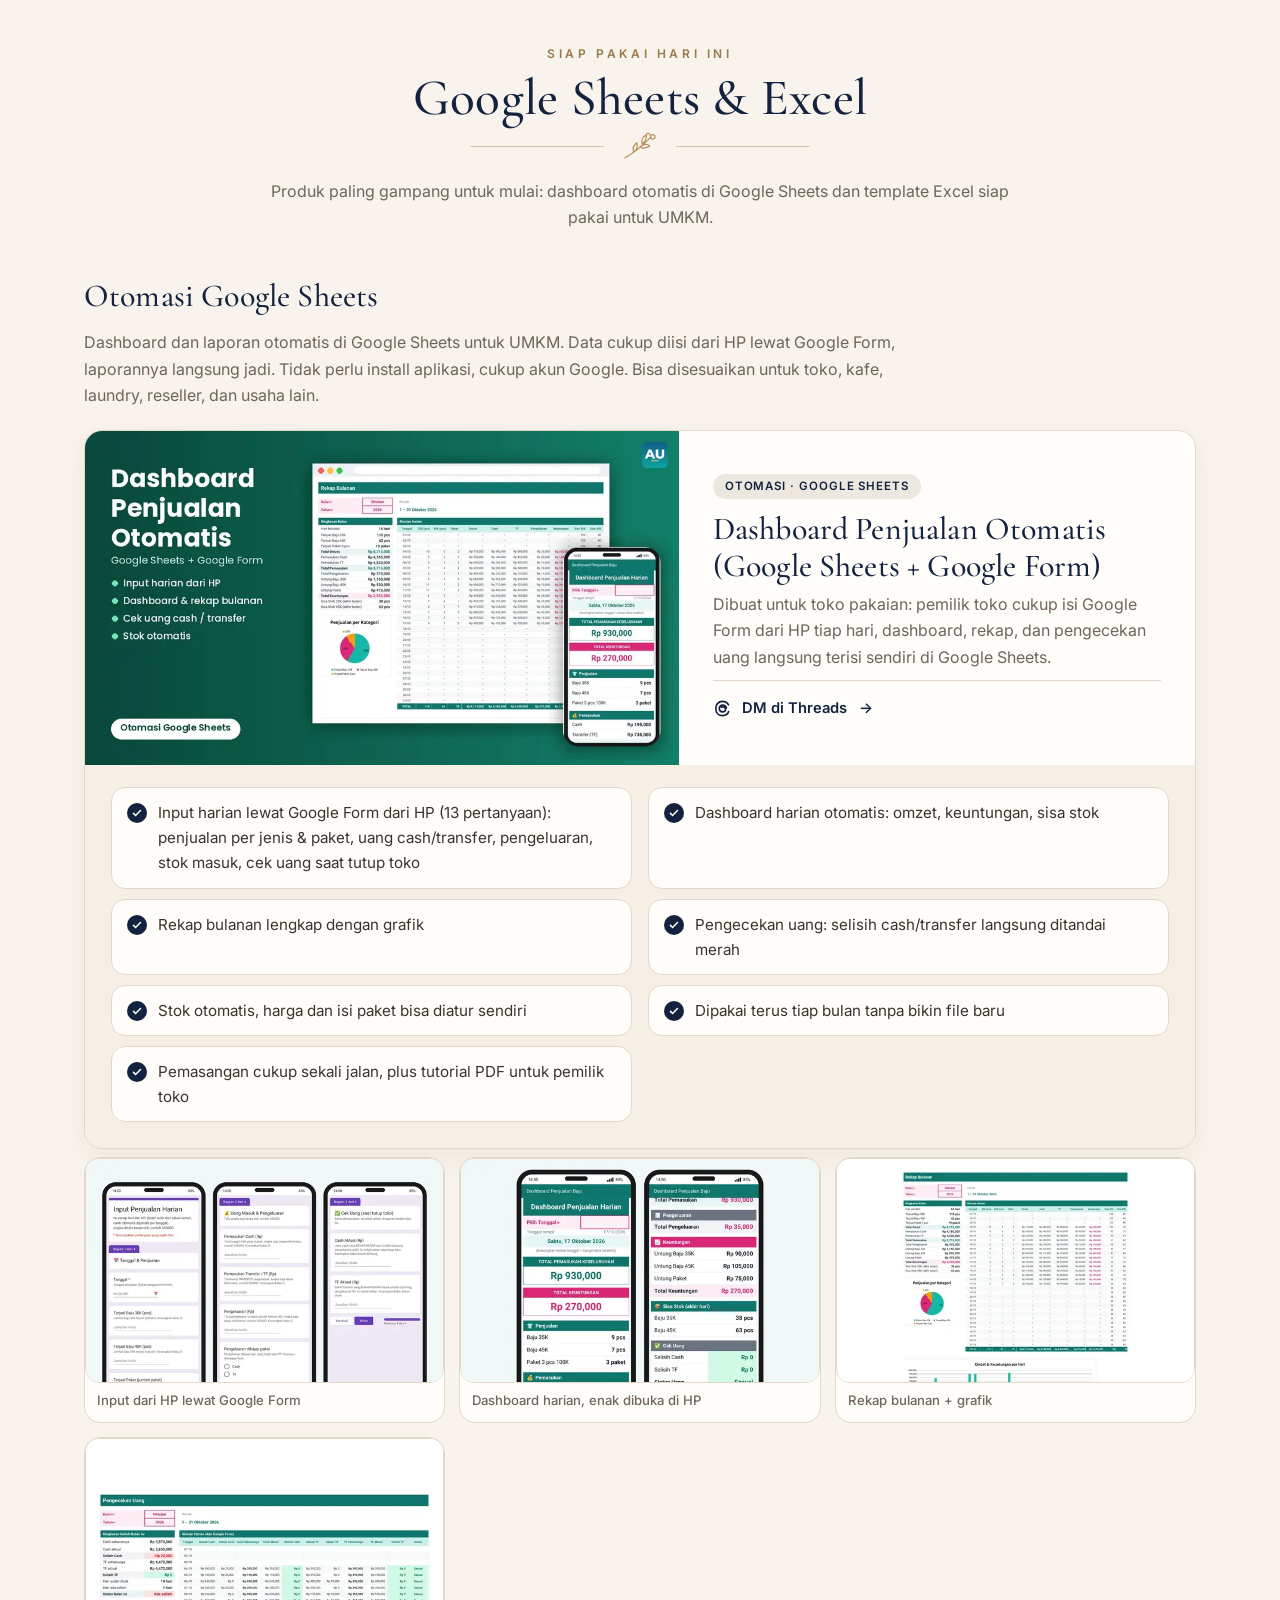
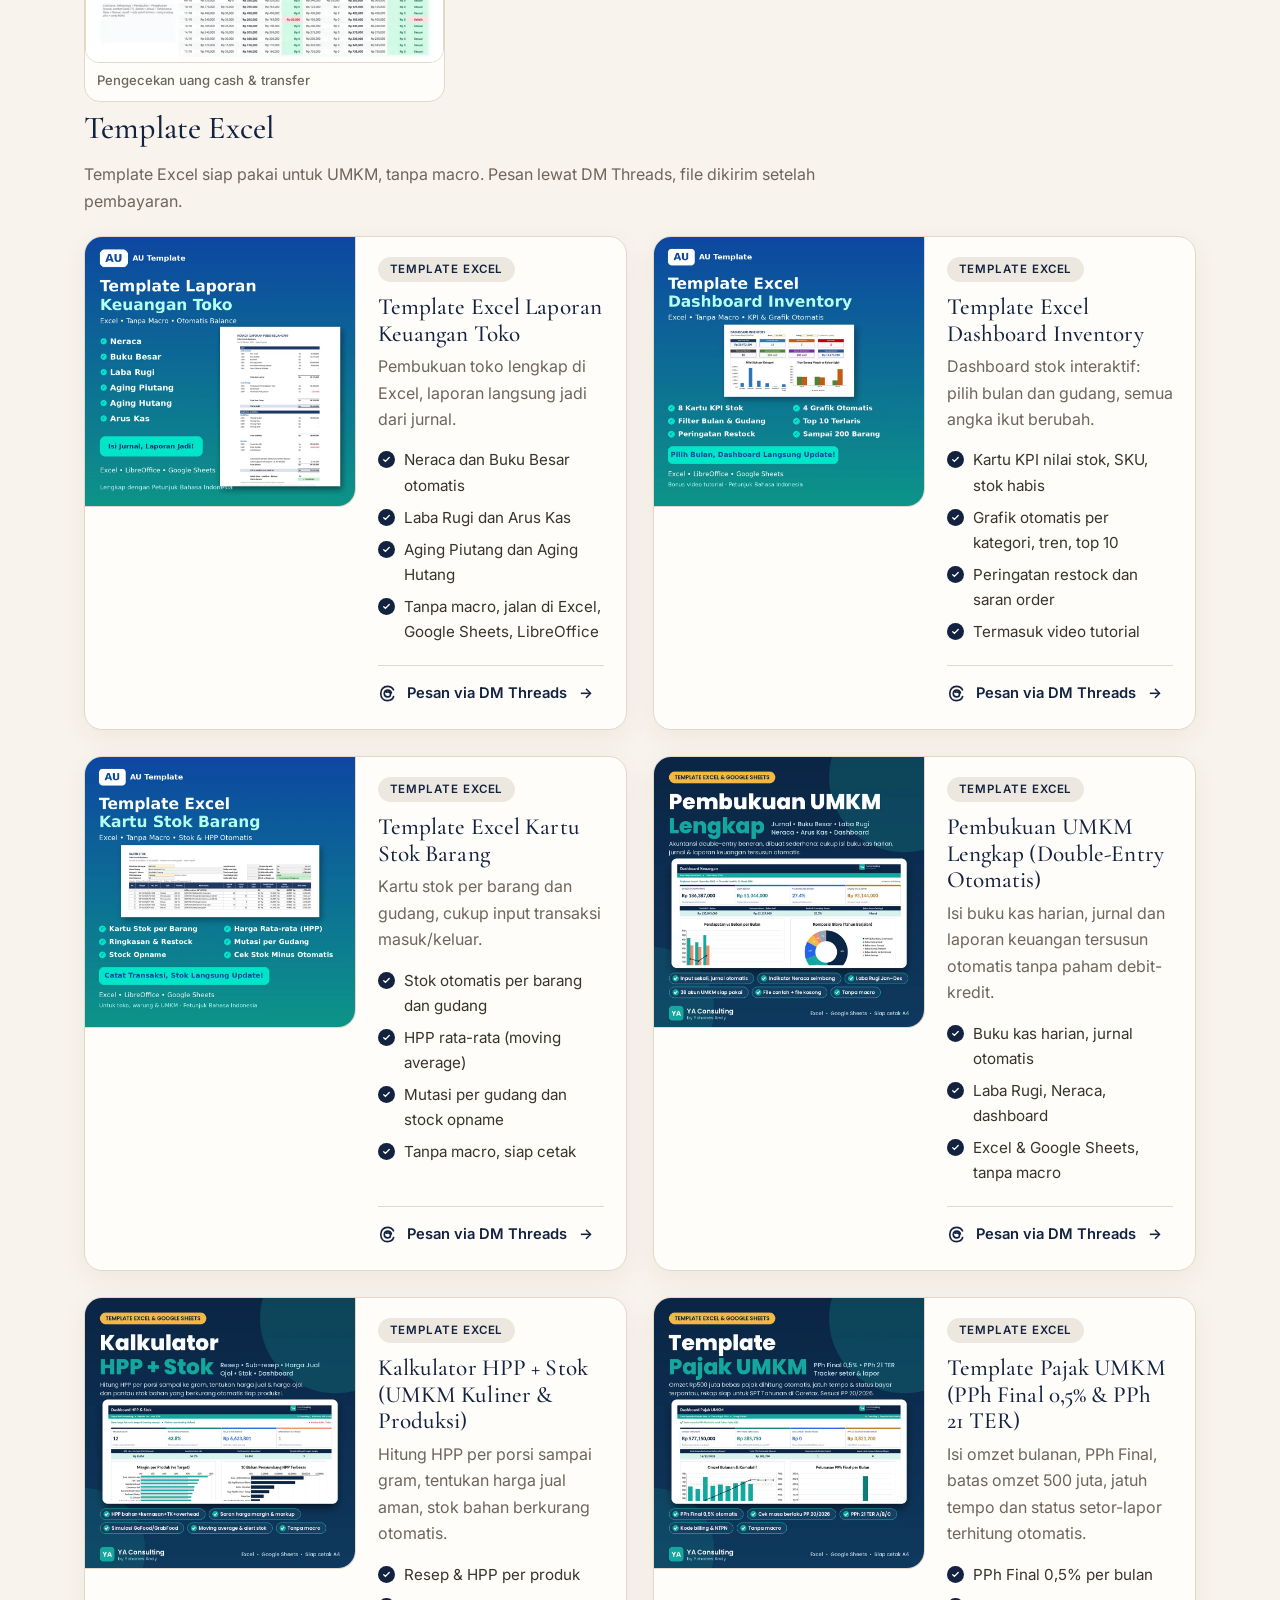
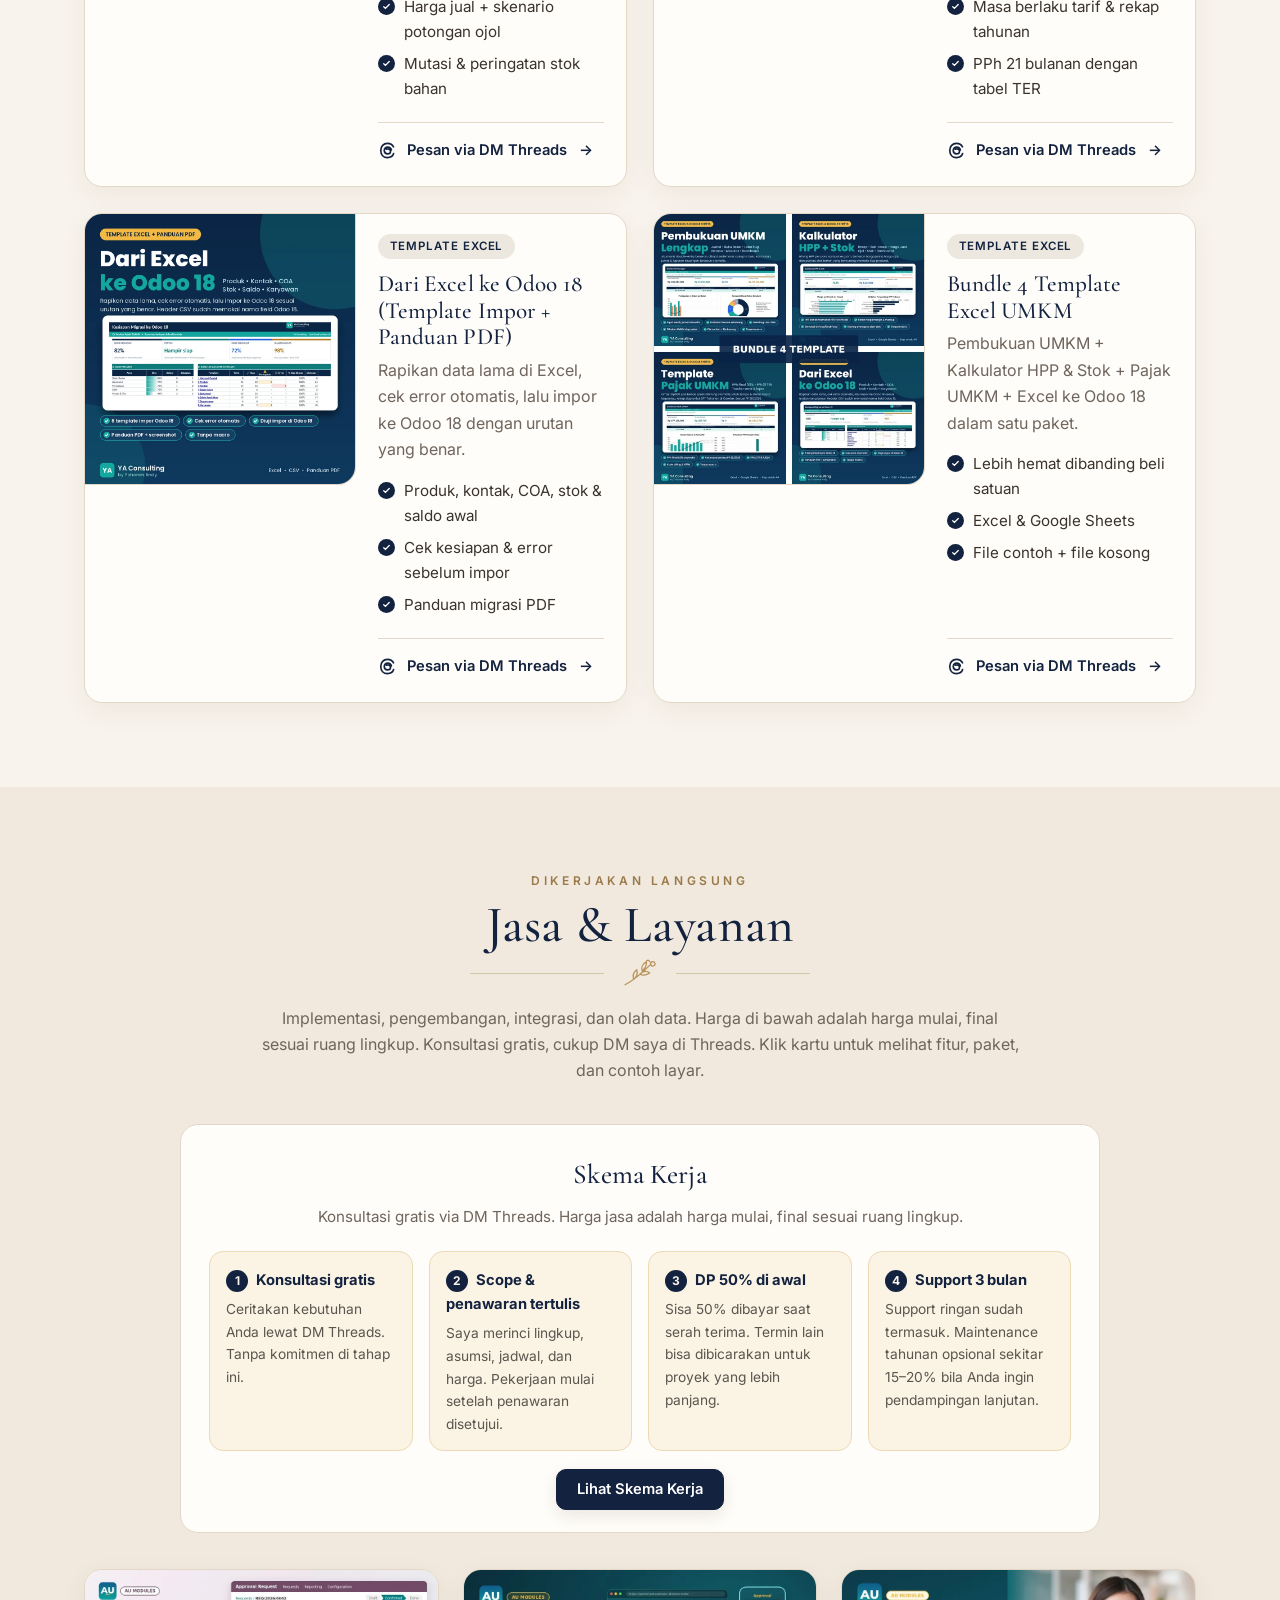
==== commit 69a63438: "Fix nav structure (Produk dropdown, remove Flyer/Solusi) and update hero lead text" ====
--- a/index.html
+++ b/index.html
@@ -30,15 +30,15 @@
 <a class="brand" href="#top" aria-label="YA Consulting by Yohanes Andy"><img class="bmark" src="img/ya_mark_light.png?v=20261115a" srcset="img/ya_mark_light@2x.png?v=20261115a 2x" width="48" height="39" alt=""><span class="btext"><span class="bname"><b>YA</b> Consulting</span><small>by Yohanes Andy</small></span></a>
 <button class="burger" aria-label="Menu" aria-expanded="false" onclick="var n=document.querySelector('.links');var o=n.classList.toggle('open');this.setAttribute('aria-expanded',o)"><span></span><span></span><span></span></button>
 <nav class="links" onclick="if(event.target.tagName==='A'){this.classList.remove('open')}">
-<a href="#top">Beranda</a><a href="#demo">Demo Live</a><a href="flyer/">Flyer</a>
-<div class="dd"><button class="ddbtn" type="button" aria-haspopup="true">Solusi <svg viewBox="0 0 24 24" fill="none" stroke="currentColor" stroke-width="2" aria-hidden="true"><path d="M6 9l6 6 6-6"/></svg></button><div class="ddmenu"><a href="#odoo">Odoo 18 Apps</a><a href="#aplikasi">Aplikasi Web</a><a href="#sheets">Google Sheets &amp; Excel</a><a href="#layanan">Jasa &amp; Layanan</a><a href="skema-kerja/">Skema Kerja</a></div></div>
-<a href="#tentang">Tentang</a>
+<a href="#top">Beranda</a>
+<div class="dd"><button class="ddbtn" type="button" aria-haspopup="true">Produk <svg viewBox="0 0 24 24" fill="none" stroke="currentColor" stroke-width="2" aria-hidden="true"><path d="M6 9l6 6 6-6"/></svg></button><div class="ddmenu"><a href="#demo">Demo Live</a><a href="#odoo">Odoo 18 Apps</a><a href="#aplikasi">Aplikasi Web</a><a href="#sheets">Google Sheets & Excel</a></div></div>
+<a href="#layanan">Jasa</a><a href="#tentang">Tentang</a>
 <a class="btn btn-sm" href="#kontak">Hubungi Kami <svg viewBox="0 0 24 24" fill="none" stroke="currentColor" stroke-width="1.8" stroke-linecap="round" aria-hidden="true"><path d="M7 17 17 7 M9 7h8v8"/></svg></a></nav></div></header>
 <main>
 <section class="hero"><div class="wrap herogrid">
 <div class="htxt"><p class="eyebrow">Freelance Developer · Odoo 18 · SAP Business One</p>
 <h1>Sistem Bisnis yang Rapi<span>untuk FnB, Retail &amp; UMKM Indonesia</span></h1><span class="goldrule"></span>
-<p class="lead">Implementasi &amp; modul custom Odoo 18 + SAP Business One, plus aplikasi web siap pakai (kasir, stok, florist, salon, e-Faktur Coretax). Langsung bisa dicoba, lisensi sekali bayar.</p>
+<p class="lead">Saya freelance developer. Fokus di layanan pembuatan sistem, ERP, accounting, SAP B1 & Odoo 18. Bisa custom sesuai alur bisnis, atau aplikasi siap pakai. Langsung bisa dicoba, lisensi sekali bayar.</p>
 <div class="btns hbtns"><a class="btn btn-navy" href="#demo"><svg viewBox="0 0 24 24" fill="none" stroke="currentColor" stroke-width="1.6" stroke-linecap="round" stroke-linejoin="round" aria-hidden="true"><path d="M2.5 12S6 5.5 12 5.5 21.5 12 21.5 12 18 18.5 12 18.5 2.5 12 2.5 12z M12 9a3 3 0 1 1 0 6 3 3 0 0 1 0-6z"/></svg>Coba Demo Live</a><a class="btn btn-outline" href="https://www.threads.com/@yohanesandy.erp" target="_blank" rel="noopener"><svg viewBox="0 0 24 24" aria-hidden="true" fill="none" stroke="currentColor" stroke-width="2.1" stroke-linecap="round"><path d="M16.9 11.3c-.5-2.4-2.2-3.6-4.6-3.6-2.8 0-4.4 1.9-4.4 4.3 0 2.3 1.6 4.2 4.1 4.2 2.3 0 3.8-1.4 3.8-3.4 0-2.5-2.5-3.1-5.3-2.5"/><path d="M19.6 7.4C18.2 4.6 15.5 3 12 3 6.9 3 3.5 6.6 3.5 12s3.4 9 8.5 9c3.8 0 6.8-1.9 7.7-5.1"/></svg>DM Threads</a></div>
 <ul class="stats"><li><b>3</b> demo live</li><li><b>6</b> modul di Odoo Apps</li><li><b>12</b> aplikasi web</li><li>Dipakai di multi-outlet FnB &amp; retail</li></ul>
 <svg class="leaf" viewBox="0 0 170 50" fill="none" stroke="currentColor" stroke-width="1.2" stroke-linecap="round" aria-hidden="true"><path d="M4 46C50 40 105 26 166 4"/><ellipse fill="currentColor" fill-opacity=".18" cx="30" cy="30" rx="8.5" ry="3" transform="rotate(-50 30 30)"/><ellipse fill="currentColor" fill-opacity=".18" cx="38" cy="40" rx="8.5" ry="3" transform="rotate(10 38 40)"/><ellipse fill="currentColor" fill-opacity=".18" cx="62" cy="22" rx="8.5" ry="3" transform="rotate(-55 62 22)"/><ellipse fill="currentColor" fill-opacity=".18" cx="70" cy="33" rx="8.5" ry="3" transform="rotate(5 70 33)"/><ellipse fill="currentColor" fill-opacity=".18" cx="94" cy="15" rx="8.5" ry="3" transform="rotate(-58 94 15)"/><ellipse fill="currentColor" fill-opacity=".18" cx="102" cy="26" rx="8.5" ry="3" transform="rotate(0 102 26)"/><ellipse fill="currentColor" fill-opacity=".18" cx="126" cy="9" rx="8.5" ry="3" transform="rotate(-60 126 9)"/><ellipse fill="currentColor" fill-opacity=".18" cx="134" cy="19" rx="8.5" ry="3" transform="rotate(-8 134 19)"/><ellipse fill="currentColor" fill-opacity=".18" cx="156" cy="6" rx="8.5" ry="3" transform="rotate(-20 156 6)"/></svg></div>
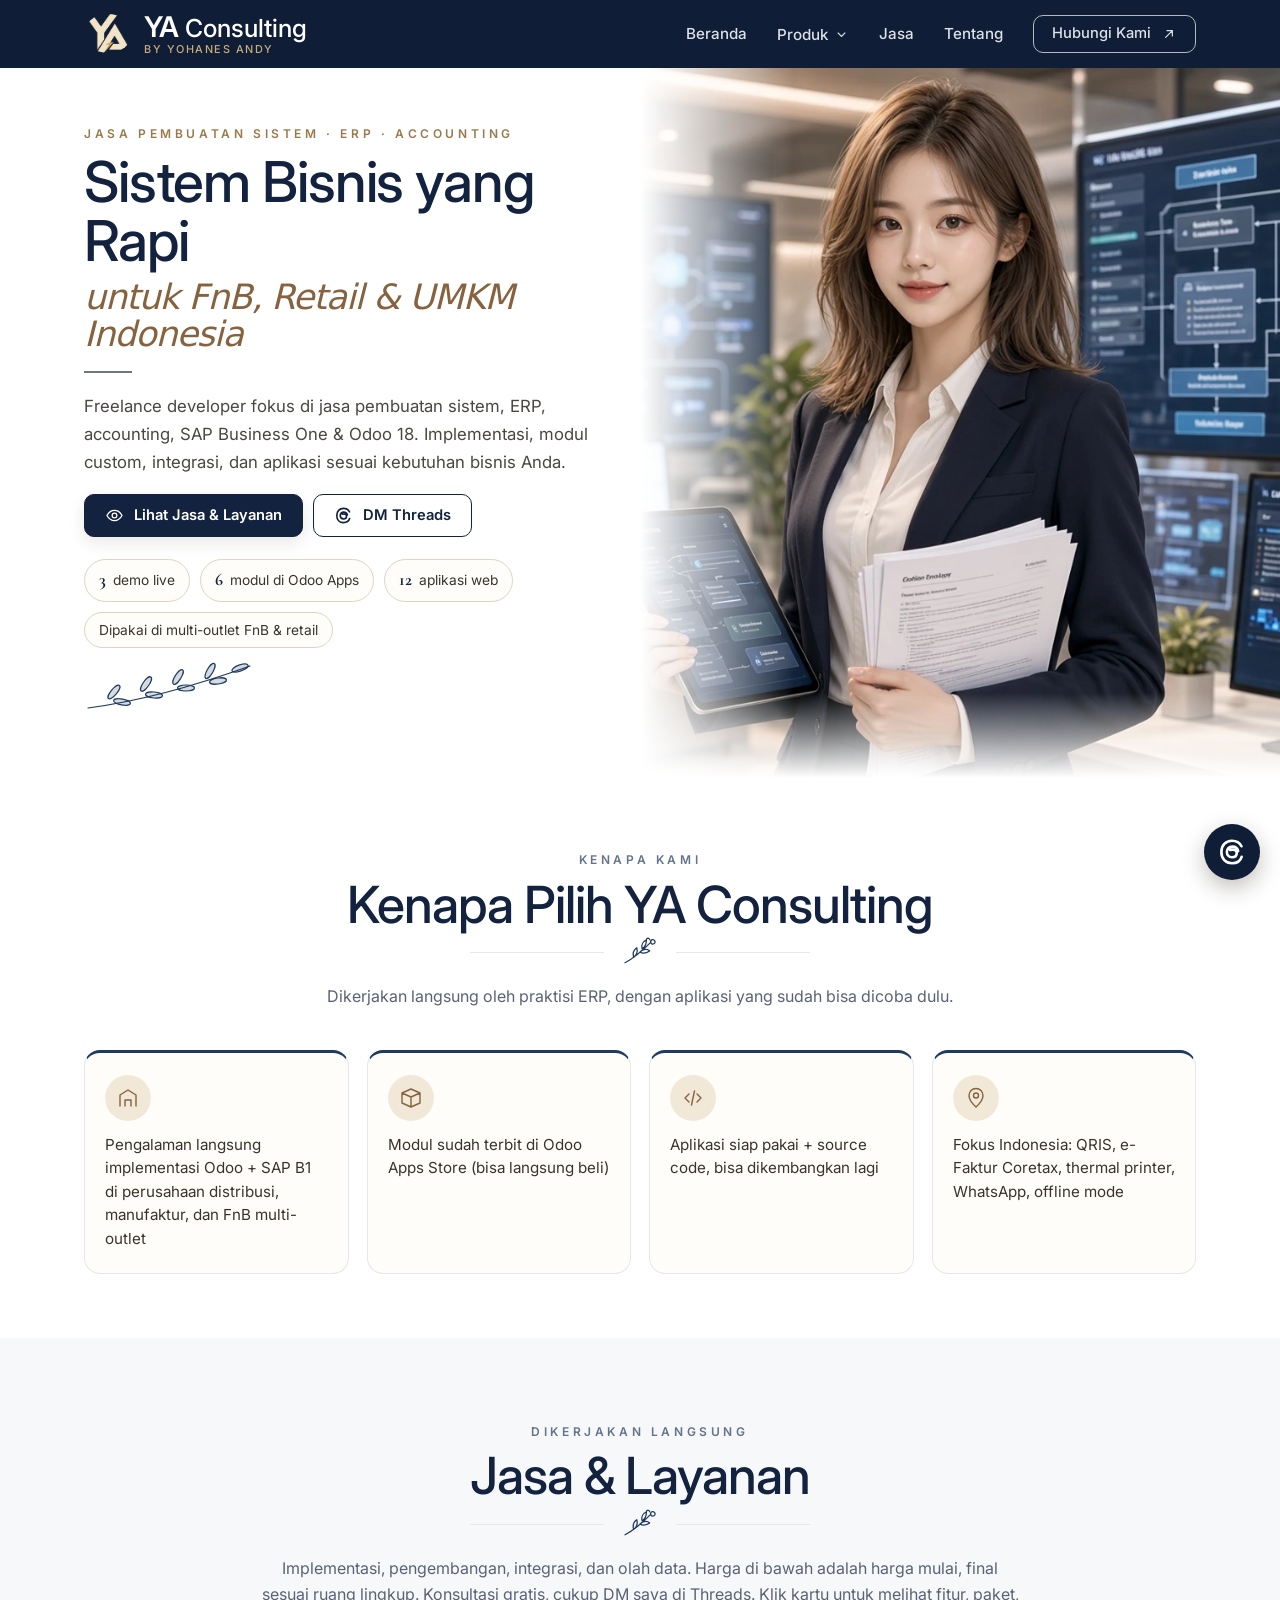
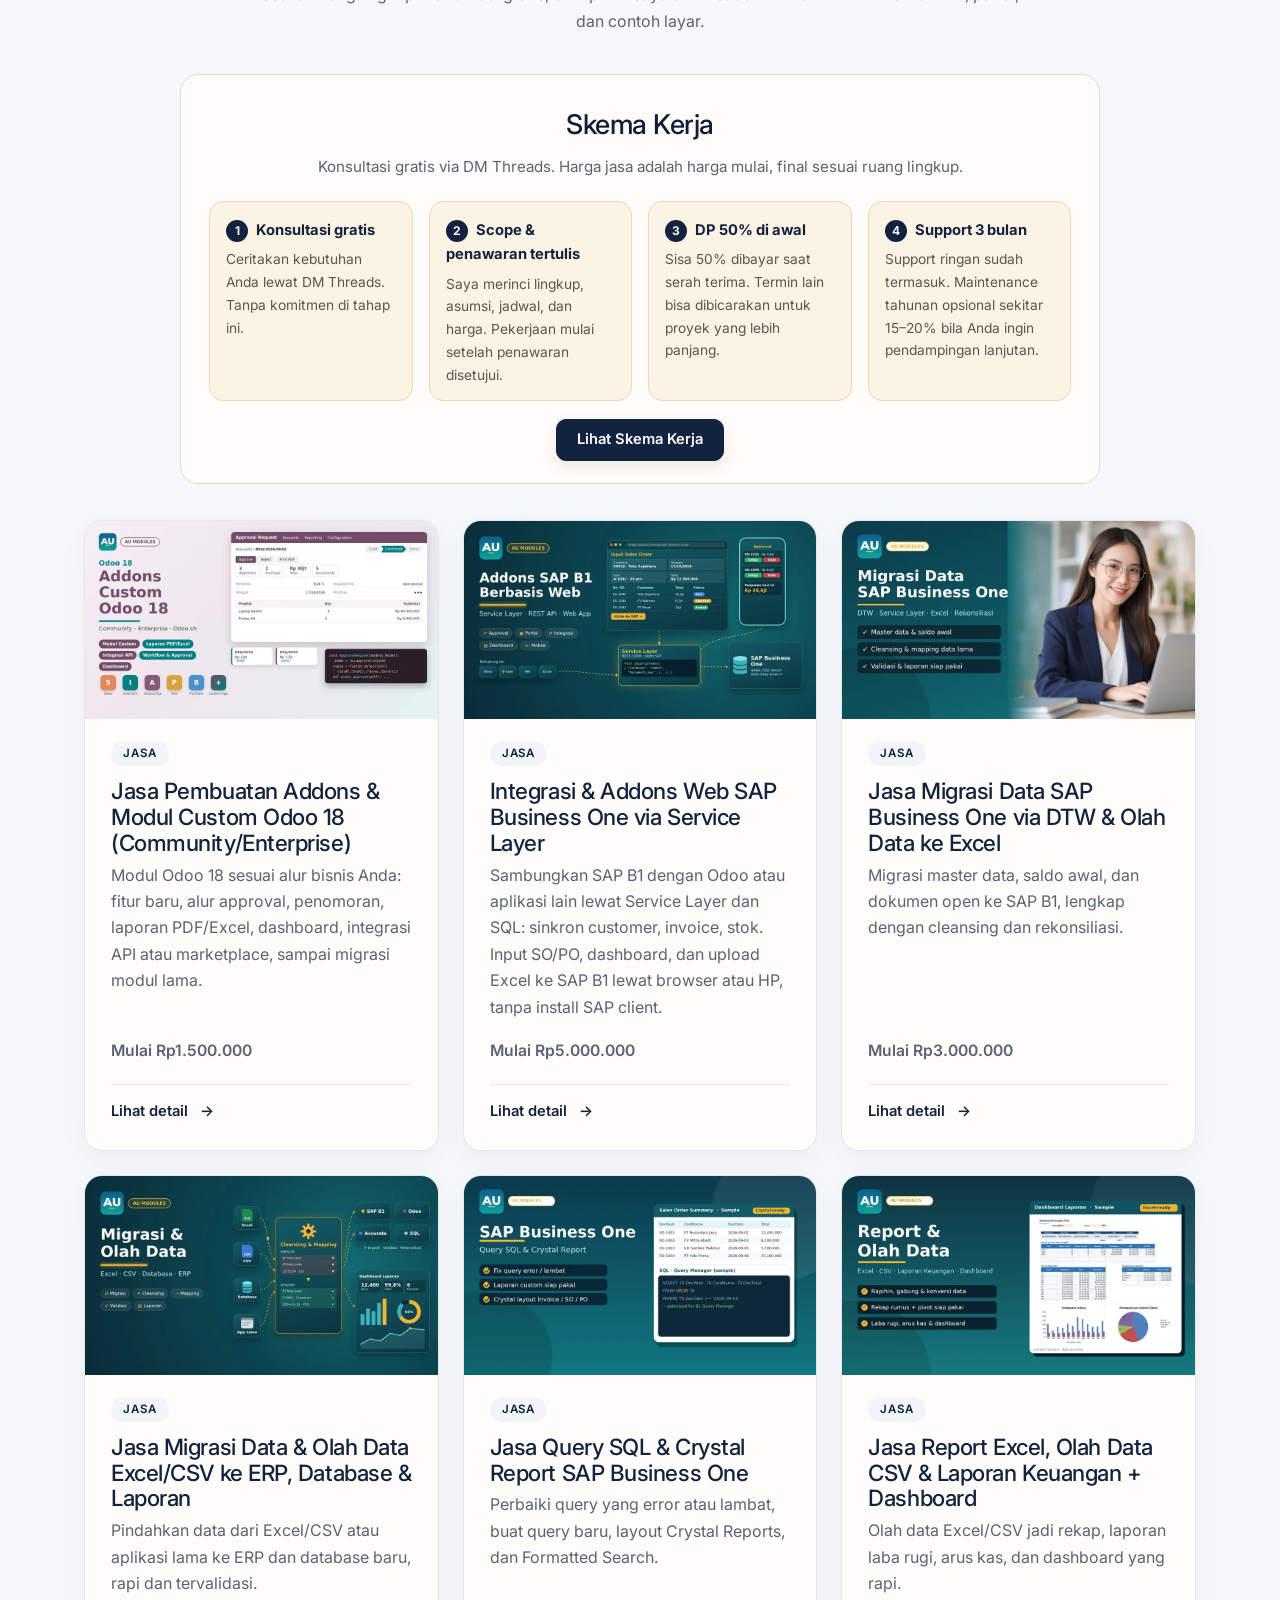
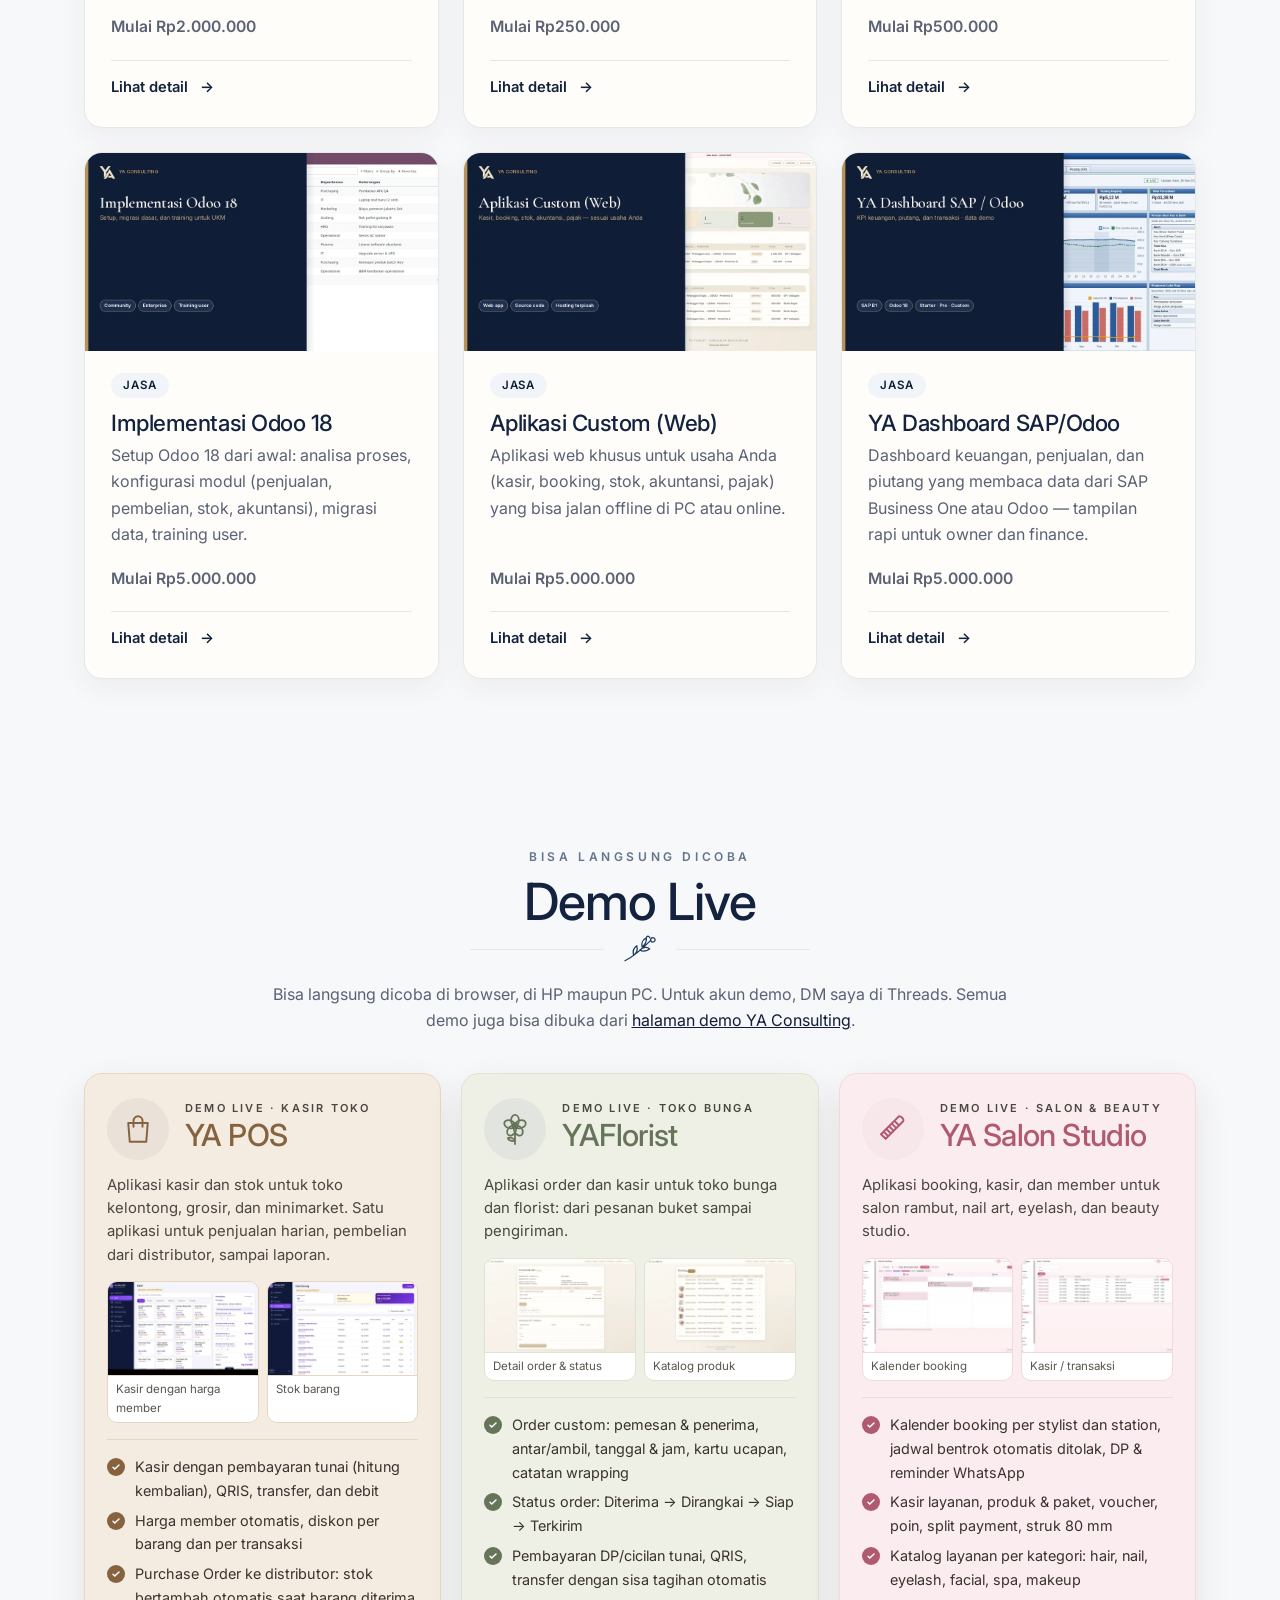
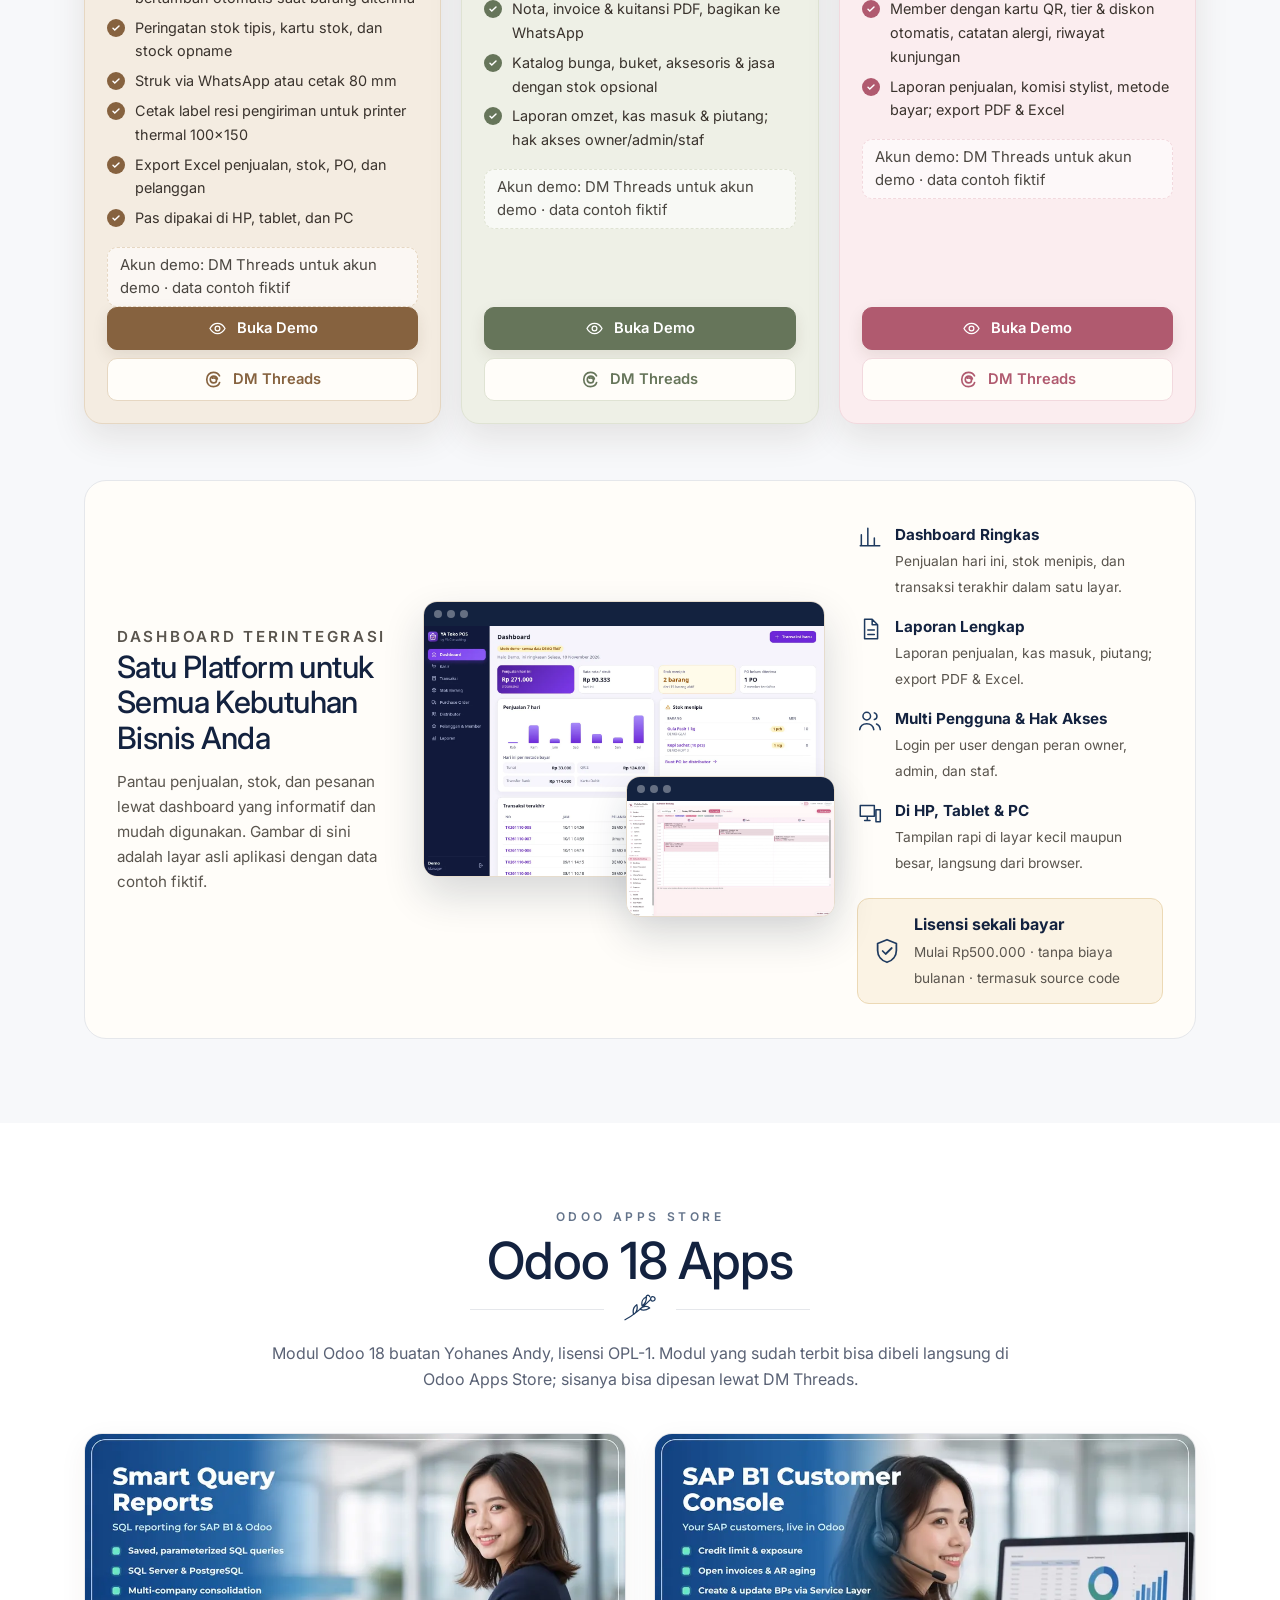
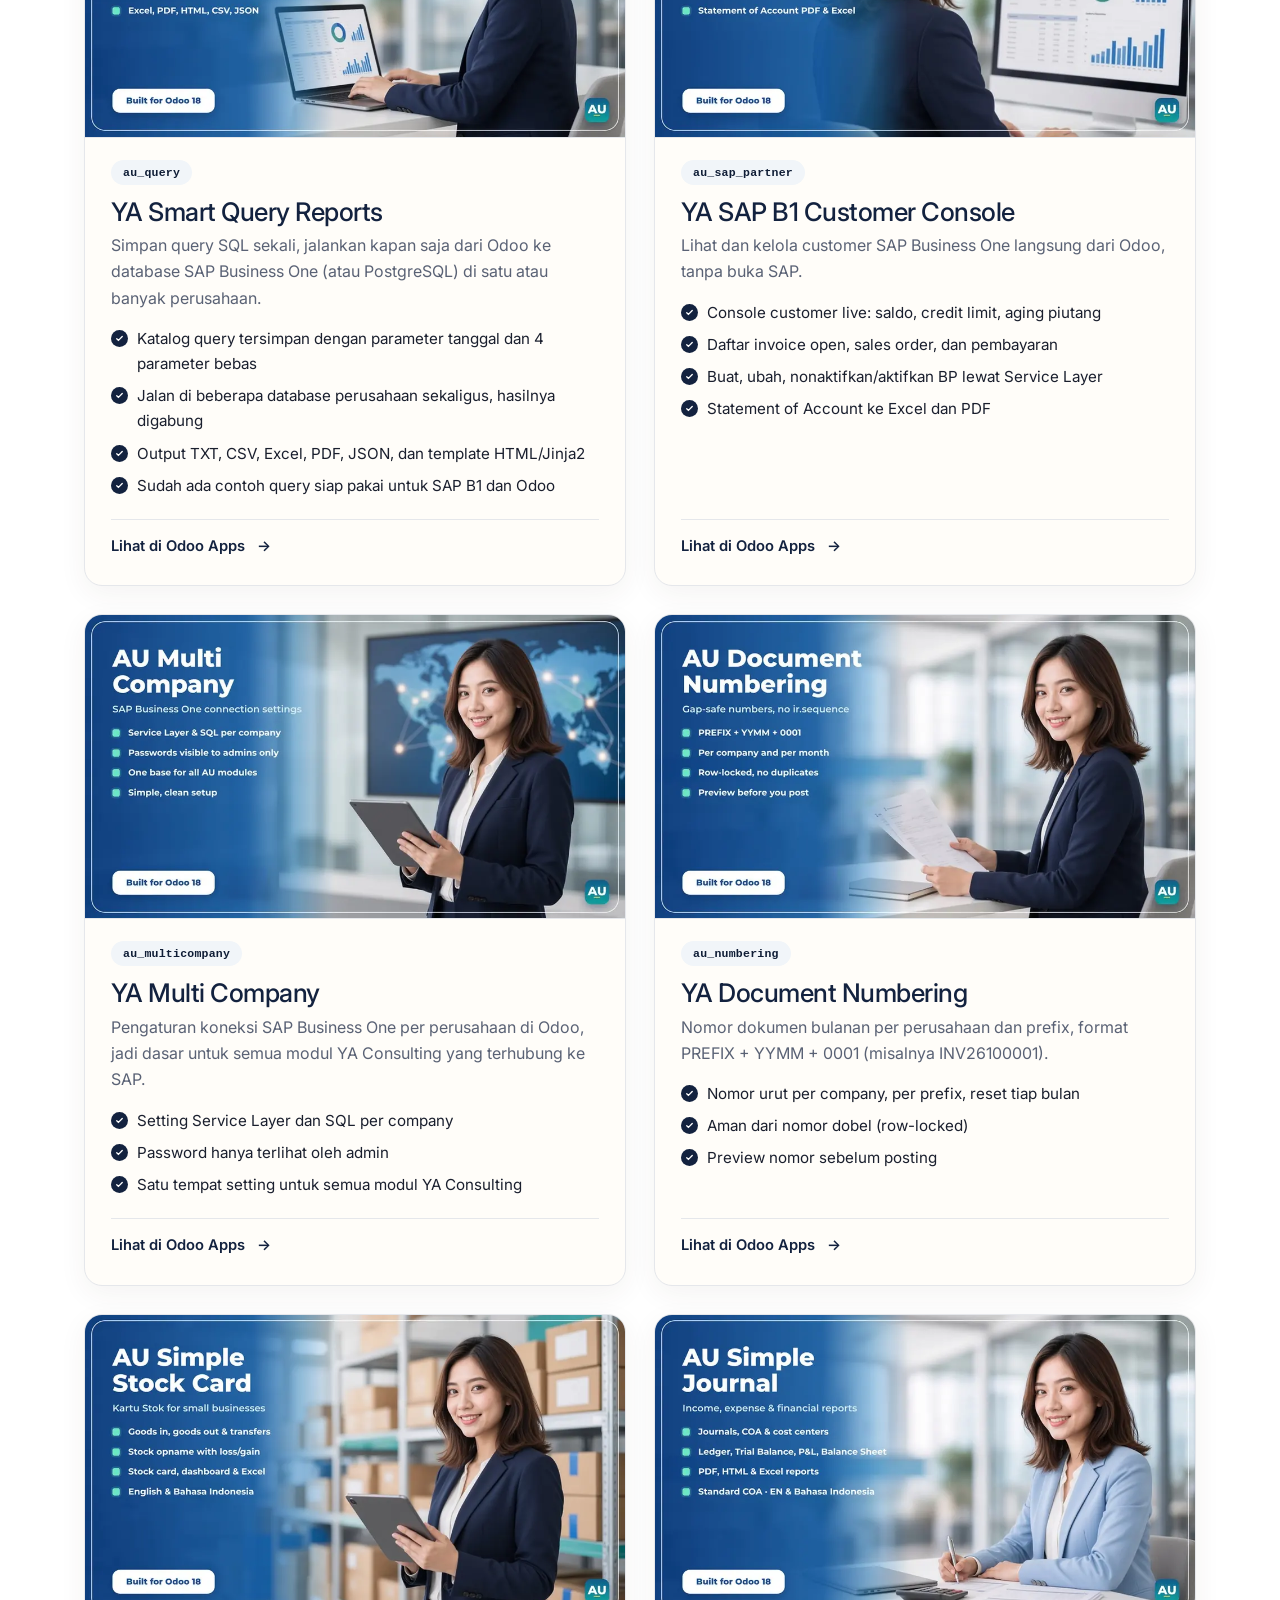
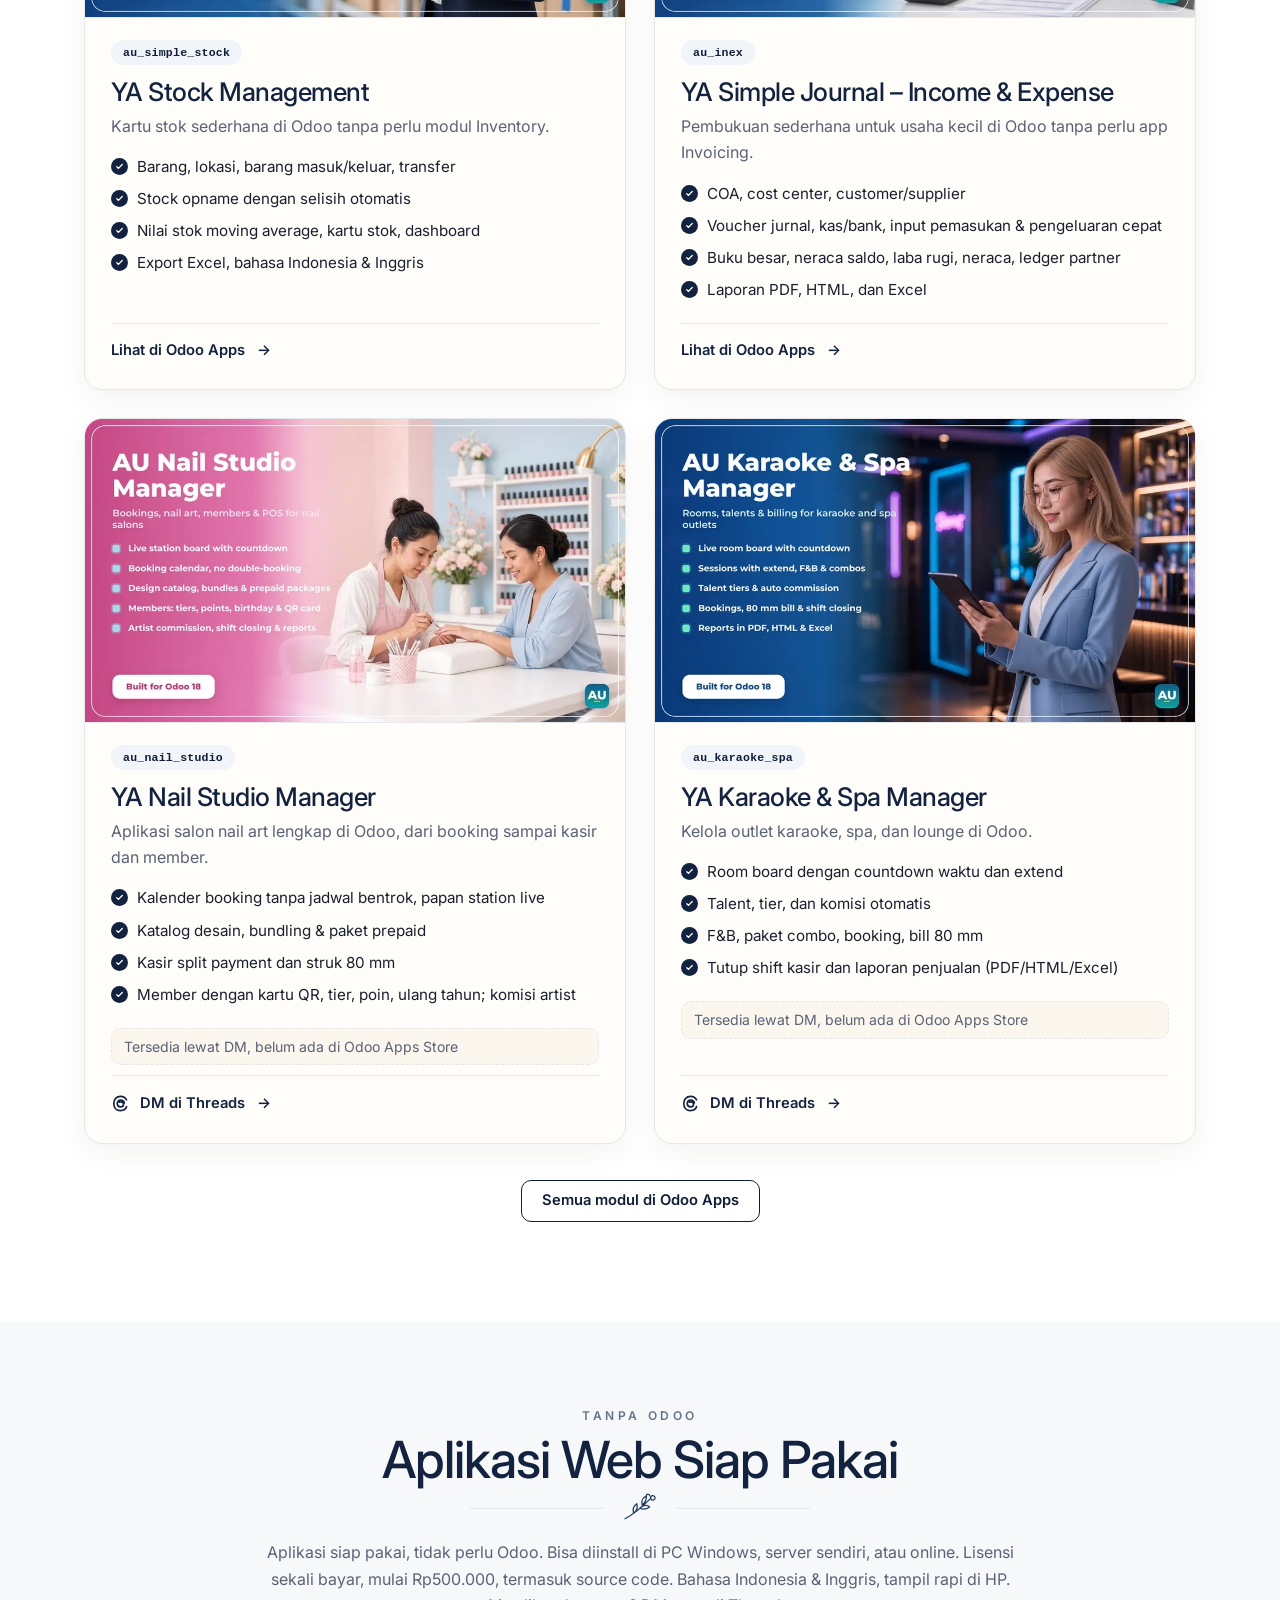
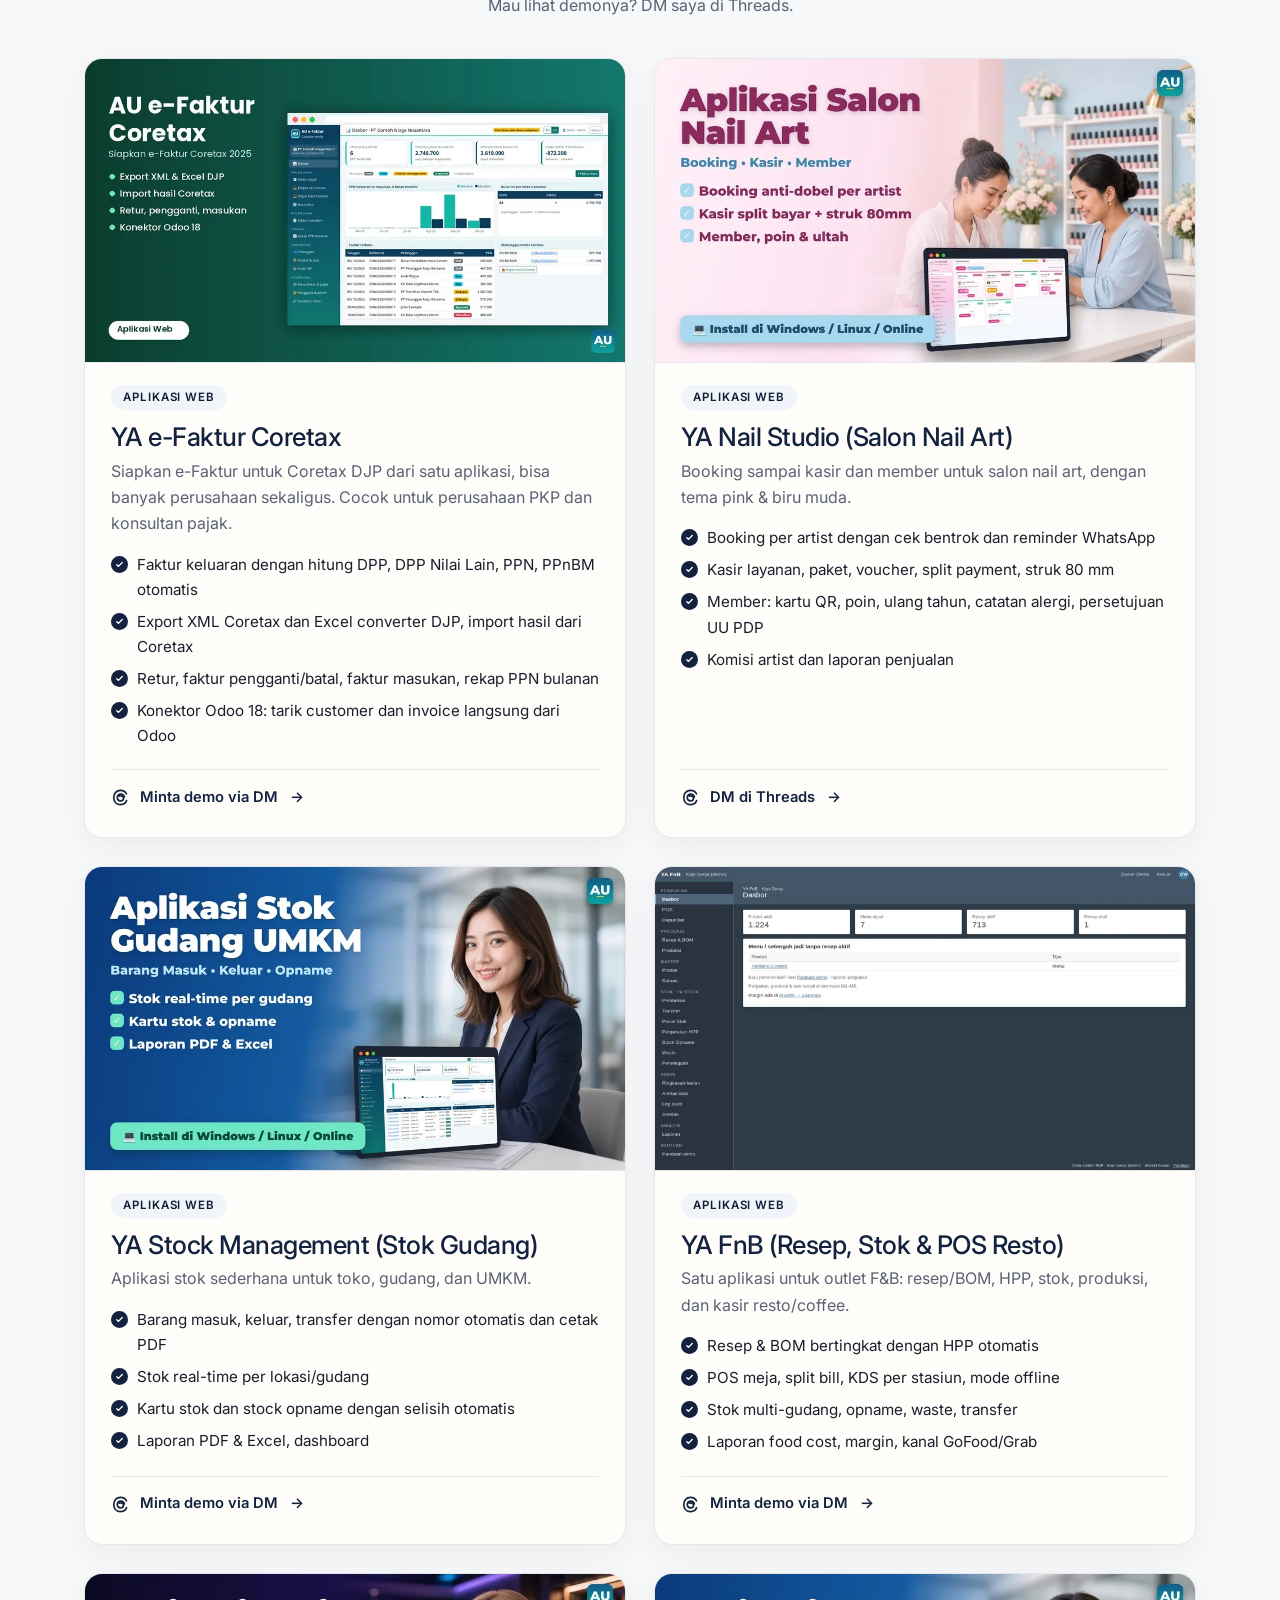
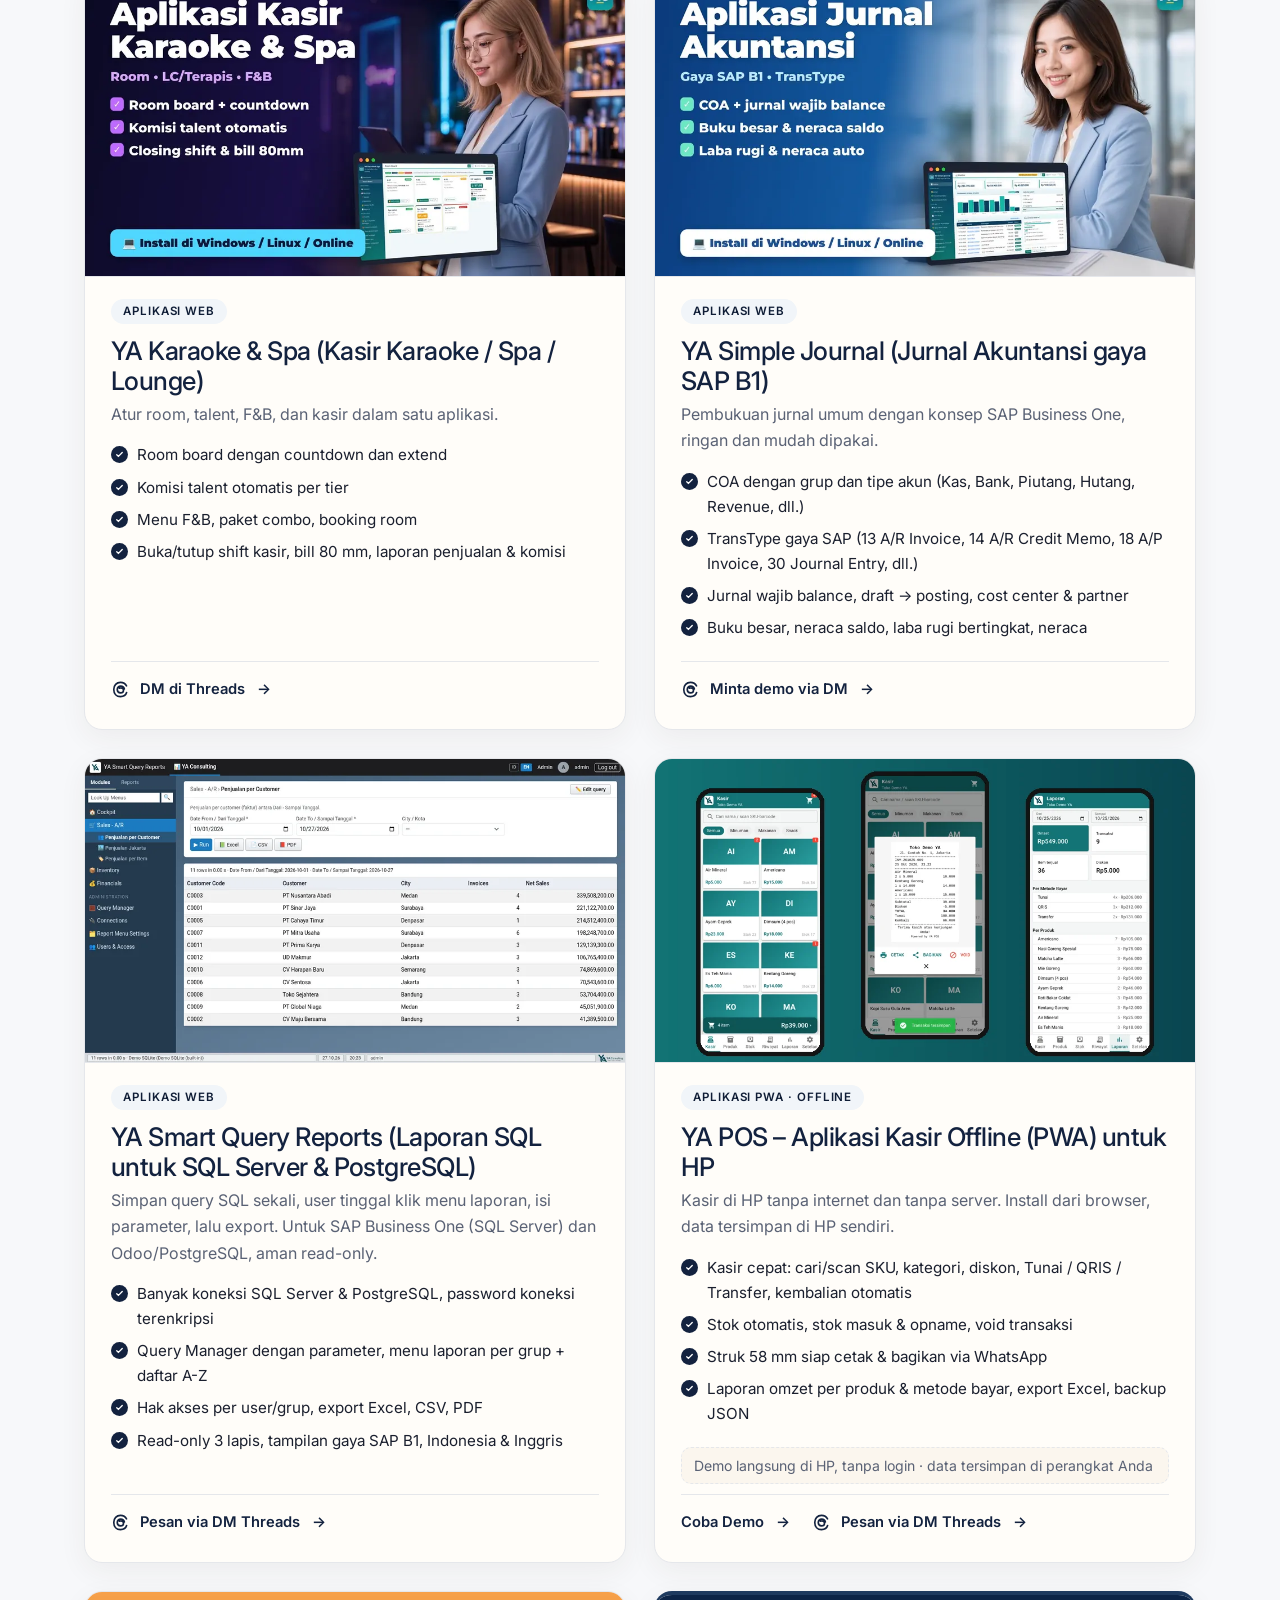
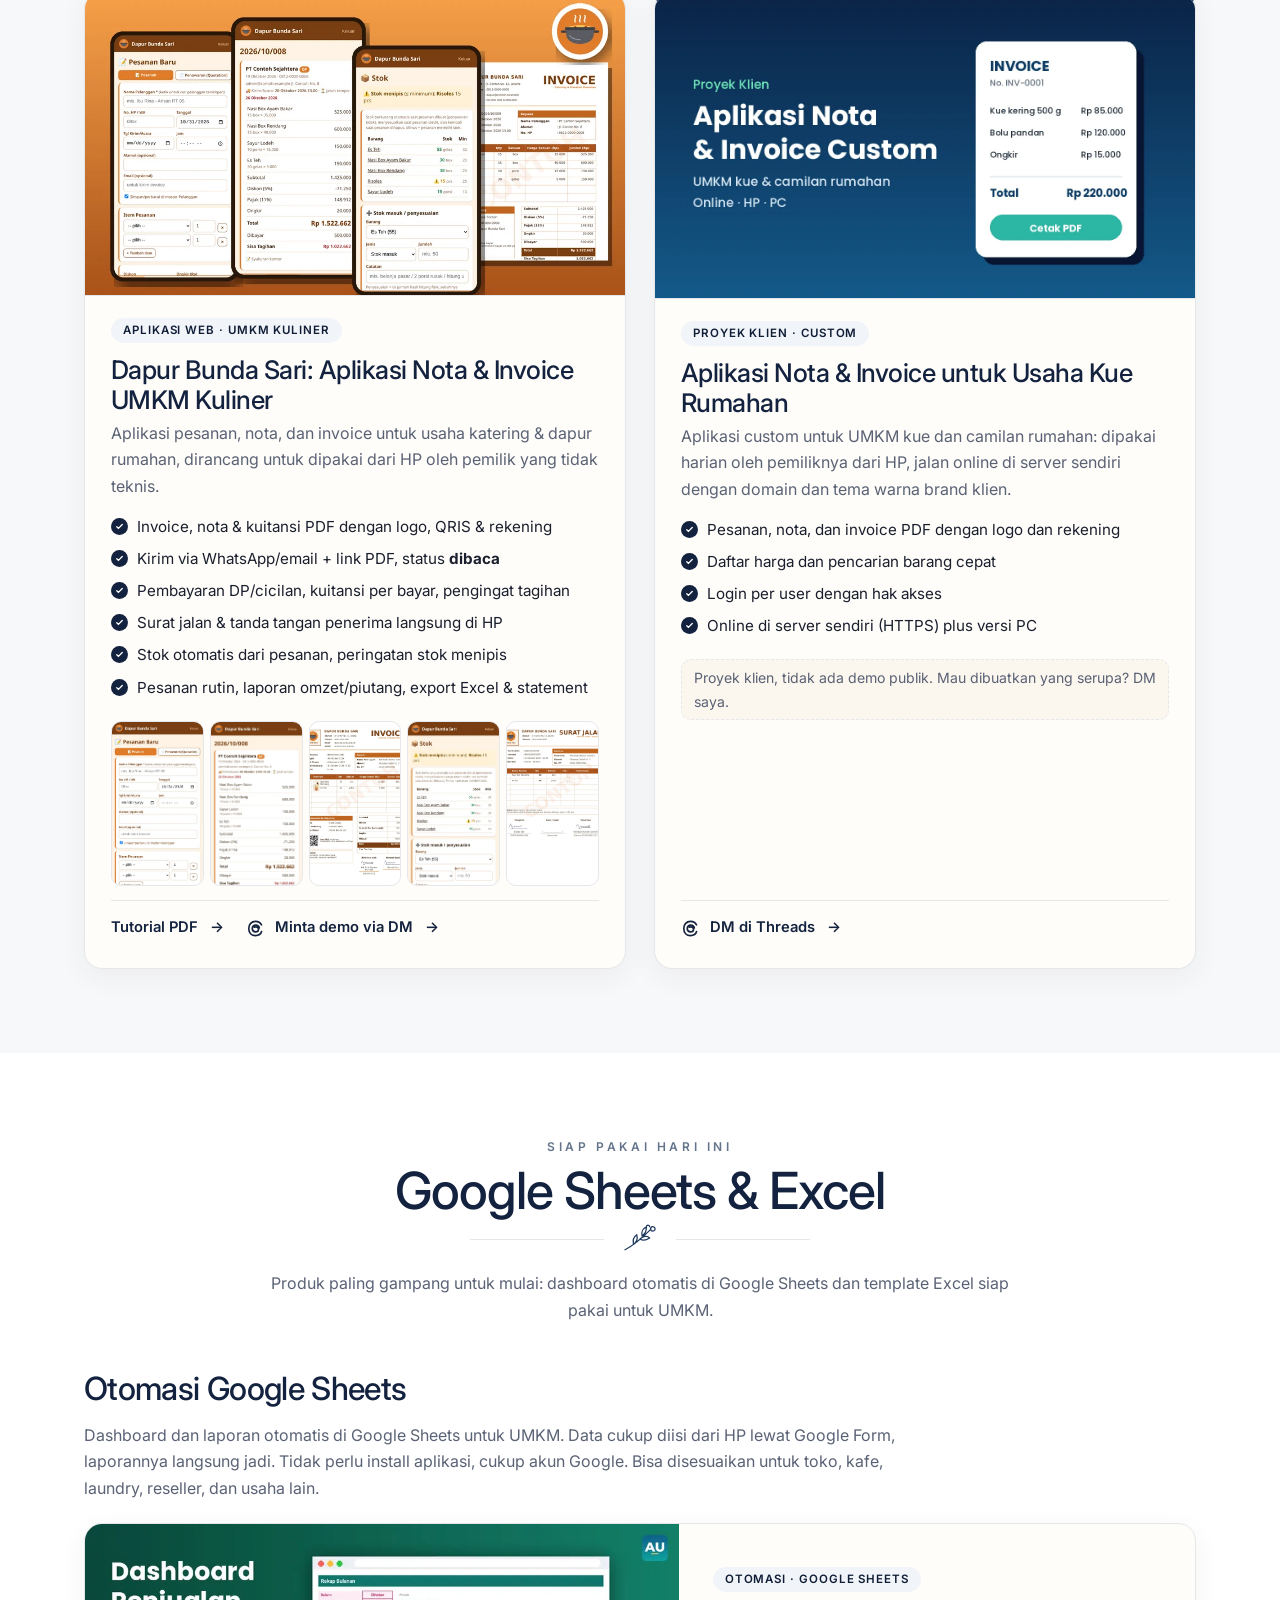
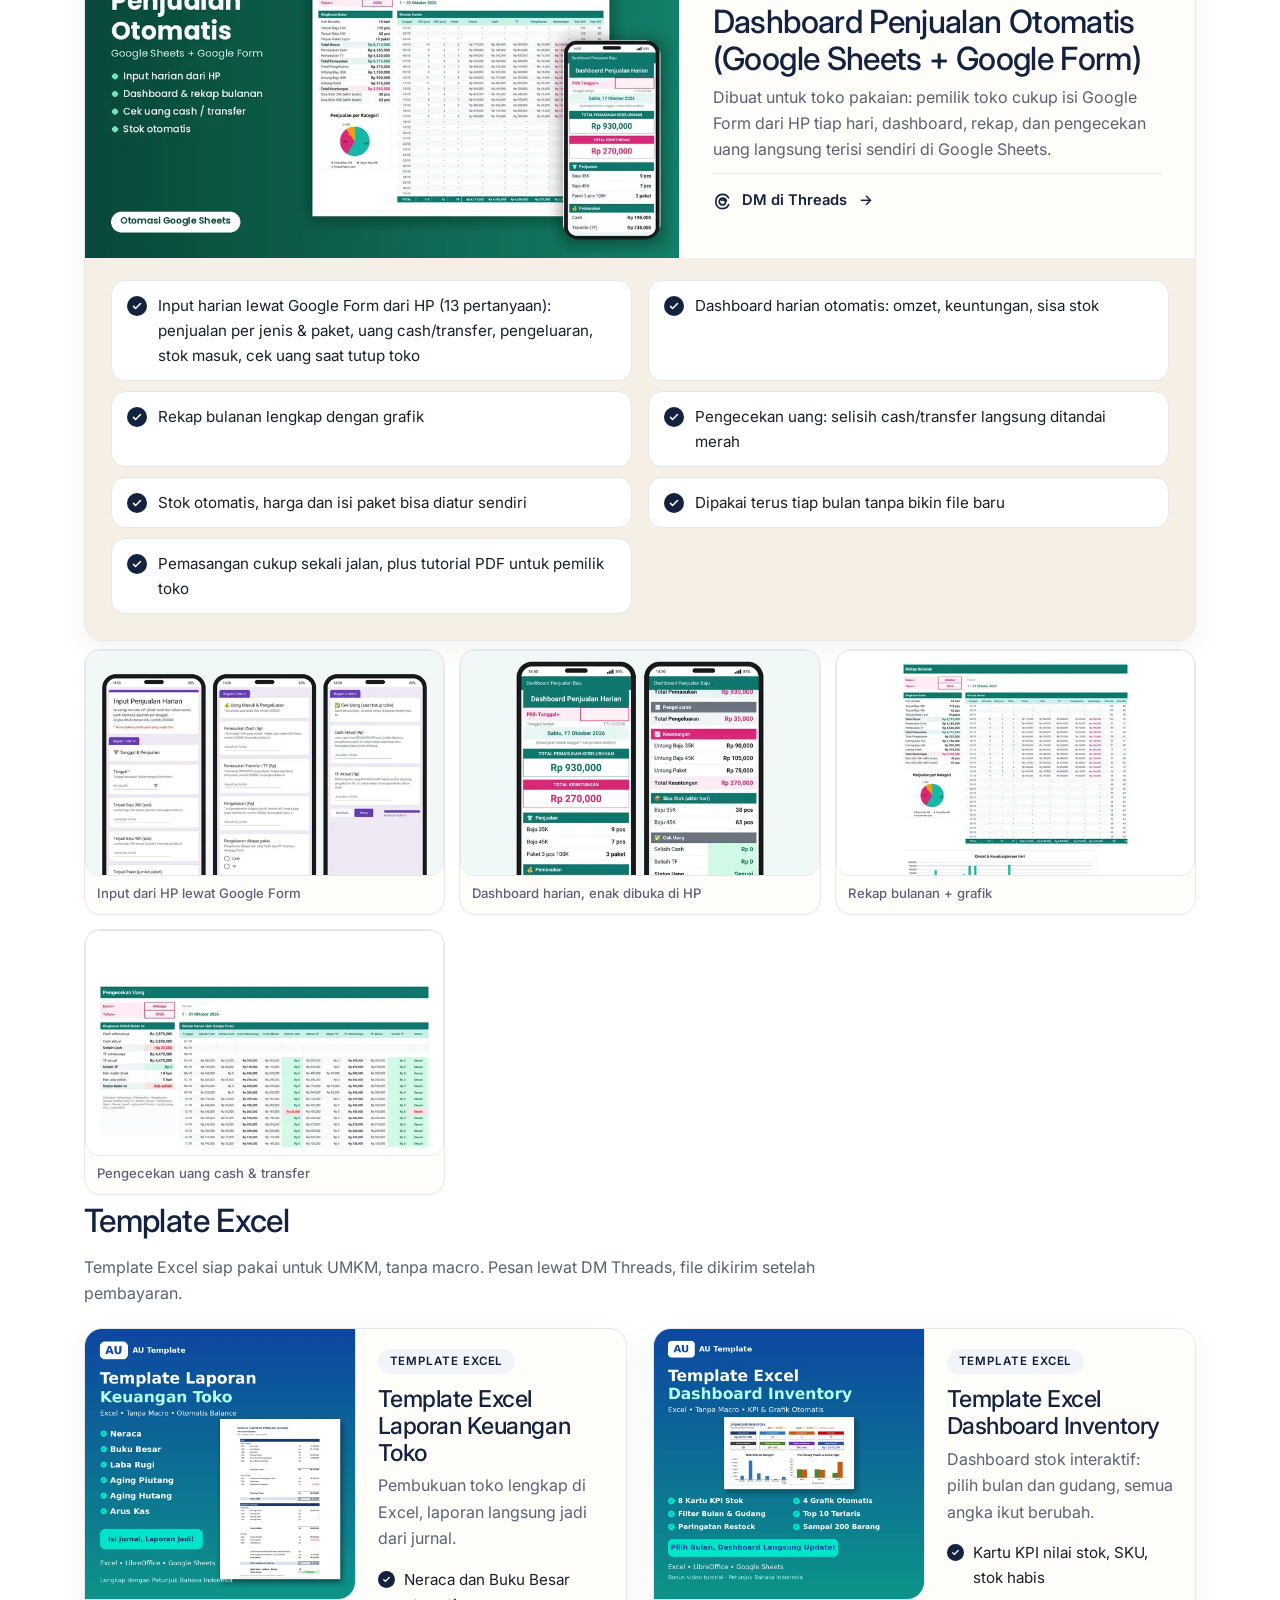
==== commit c3a91367: "Hero fokus ke jasa ERP/SAP/Odoo, pindah section layanan ke atas biar lebih informatif" ====
--- a/index.html
+++ b/index.html
@@ -36,15 +36,20 @@
 <a class="btn btn-sm" href="#kontak">Hubungi Kami <svg viewBox="0 0 24 24" fill="none" stroke="currentColor" stroke-width="1.8" stroke-linecap="round" aria-hidden="true"><path d="M7 17 17 7 M9 7h8v8"/></svg></a></nav></div></header>
 <main>
 <section class="hero"><div class="wrap herogrid">
-<div class="htxt"><p class="eyebrow">Freelance Developer · Odoo 18 · SAP Business One</p>
+<div class="htxt"><p class="eyebrow">Jasa Pembuatan Sistem · ERP · Accounting</p>
 <h1>Sistem Bisnis yang Rapi<span>untuk FnB, Retail &amp; UMKM Indonesia</span></h1><span class="goldrule"></span>
-<p class="lead">Saya freelance developer. Fokus di layanan pembuatan sistem, ERP, accounting, SAP B1 & Odoo 18. Bisa custom sesuai alur bisnis, atau aplikasi siap pakai. Langsung bisa dicoba, lisensi sekali bayar.</p>
-<div class="btns hbtns"><a class="btn btn-navy" href="#demo"><svg viewBox="0 0 24 24" fill="none" stroke="currentColor" stroke-width="1.6" stroke-linecap="round" stroke-linejoin="round" aria-hidden="true"><path d="M2.5 12S6 5.5 12 5.5 21.5 12 21.5 12 18 18.5 12 18.5 2.5 12 2.5 12z M12 9a3 3 0 1 1 0 6 3 3 0 0 1 0-6z"/></svg>Coba Demo Live</a><a class="btn btn-outline" href="https://www.threads.com/@yohanesandy.erp" target="_blank" rel="noopener"><svg viewBox="0 0 24 24" aria-hidden="true" fill="none" stroke="currentColor" stroke-width="2.1" stroke-linecap="round"><path d="M16.9 11.3c-.5-2.4-2.2-3.6-4.6-3.6-2.8 0-4.4 1.9-4.4 4.3 0 2.3 1.6 4.2 4.1 4.2 2.3 0 3.8-1.4 3.8-3.4 0-2.5-2.5-3.1-5.3-2.5"/><path d="M19.6 7.4C18.2 4.6 15.5 3 12 3 6.9 3 3.5 6.6 3.5 12s3.4 9 8.5 9c3.8 0 6.8-1.9 7.7-5.1"/></svg>DM Threads</a></div>
+<p class="lead">Freelance developer fokus di jasa pembuatan sistem, ERP, accounting, SAP Business One & Odoo 18. Implementasi, modul custom, integrasi, dan aplikasi sesuai kebutuhan bisnis Anda.</p>
+<div class="btns hbtns"><a class="btn btn-navy" href="#layanan"><svg viewBox="0 0 24 24" fill="none" stroke="currentColor" stroke-width="1.6" stroke-linecap="round" stroke-linejoin="round" aria-hidden="true"><path d="M2.5 12S6 5.5 12 5.5 21.5 12 21.5 12 18 18.5 12 18.5 2.5 12 2.5 12z M12 9a3 3 0 1 1 0 6 3 3 0 0 1 0-6z"/></svg>Lihat Jasa & Layanan</a><a class="btn btn-outline" href="https://www.threads.com/@yohanesandy.erp" target="_blank" rel="noopener"><svg viewBox="0 0 24 24" aria-hidden="true" fill="none" stroke="currentColor" stroke-width="2.1" stroke-linecap="round"><path d="M16.9 11.3c-.5-2.4-2.2-3.6-4.6-3.6-2.8 0-4.4 1.9-4.4 4.3 0 2.3 1.6 4.2 4.1 4.2 2.3 0 3.8-1.4 3.8-3.4 0-2.5-2.5-3.1-5.3-2.5"/><path d="M19.6 7.4C18.2 4.6 15.5 3 12 3 6.9 3 3.5 6.6 3.5 12s3.4 9 8.5 9c3.8 0 6.8-1.9 7.7-5.1"/></svg>DM Threads</a></div>
 <ul class="stats"><li><b>3</b> demo live</li><li><b>6</b> modul di Odoo Apps</li><li><b>12</b> aplikasi web</li><li>Dipakai di multi-outlet FnB &amp; retail</li></ul>
 <svg class="leaf" viewBox="0 0 170 50" fill="none" stroke="currentColor" stroke-width="1.2" stroke-linecap="round" aria-hidden="true"><path d="M4 46C50 40 105 26 166 4"/><ellipse fill="currentColor" fill-opacity=".18" cx="30" cy="30" rx="8.5" ry="3" transform="rotate(-50 30 30)"/><ellipse fill="currentColor" fill-opacity=".18" cx="38" cy="40" rx="8.5" ry="3" transform="rotate(10 38 40)"/><ellipse fill="currentColor" fill-opacity=".18" cx="62" cy="22" rx="8.5" ry="3" transform="rotate(-55 62 22)"/><ellipse fill="currentColor" fill-opacity=".18" cx="70" cy="33" rx="8.5" ry="3" transform="rotate(5 70 33)"/><ellipse fill="currentColor" fill-opacity=".18" cx="94" cy="15" rx="8.5" ry="3" transform="rotate(-58 94 15)"/><ellipse fill="currentColor" fill-opacity=".18" cx="102" cy="26" rx="8.5" ry="3" transform="rotate(0 102 26)"/><ellipse fill="currentColor" fill-opacity=".18" cx="126" cy="9" rx="8.5" ry="3" transform="rotate(-60 126 9)"/><ellipse fill="currentColor" fill-opacity=".18" cx="134" cy="19" rx="8.5" ry="3" transform="rotate(-8 134 19)"/><ellipse fill="currentColor" fill-opacity=".18" cx="156" cy="6" rx="8.5" ry="3" transform="rotate(-20 156 6)"/></svg></div>
 <div class="hphoto"><img src="img/hero_ara_navy.webp?v=20261111c" width="1042" height="842" fetchpriority="high" alt="Ara berblazer navy memegang tablet dan dokumen, dengan layar dashboard di kantor"></div>
 </div></section>
 <section id="kenapa" class="sec why2"><div class="wrap"><header class="shead"><p class="eyebrow">Kenapa Kami</p><h2>Kenapa Pilih YA Consulting</h2><div class="divider" aria-hidden="true"><svg viewBox="0 0 40 28" fill="none" stroke="currentColor" stroke-width="1.2" stroke-linecap="round" stroke-linejoin="round"><path d="M6 24C14 20 22 13 30 5 M14 19c-1-4 0-7 3-9 1 4 0 7-3 9z M20 14c3-3 7-3 9-1-3 2-6 3-9 1z M22 11c-1-4 1-7 4-8 0 4-1 6-4 8z M30 5a2 2 0 1 1 4-1 2 2 0 0 1-4 1z M26 3.5a1.6 1.6 0 1 1 3-1"/></svg></div><p class="intro">Dikerjakan langsung oleh praktisi ERP, dengan aplikasi yang sudah bisa dicoba dulu.</p></header><ul class="wgrid"><li><span class="wicon"><svg viewBox="0 0 24 24" fill="none" stroke="currentColor" stroke-width="1.4" stroke-linecap="round" stroke-linejoin="round" aria-hidden="true"><path d="M4 20V9l8-5 8 5v11 M9 20v-6h6v6"/></svg></span><p>Pengalaman langsung implementasi Odoo + SAP B1 di perusahaan distribusi, manufaktur, dan FnB multi-outlet</p></li><li><span class="wicon"><svg viewBox="0 0 24 24" fill="none" stroke="currentColor" stroke-width="1.4" stroke-linecap="round" stroke-linejoin="round" aria-hidden="true"><path d="M3 7l9-4 9 4-9 4z M3 7v10l9 4 9-4V7 M12 11v10"/></svg></span><p>Modul sudah terbit di Odoo Apps Store (bisa langsung beli)</p></li><li><span class="wicon"><svg viewBox="0 0 24 24" fill="none" stroke="currentColor" stroke-width="1.4" stroke-linecap="round" stroke-linejoin="round" aria-hidden="true"><path d="M8 8l-4 4 4 4 M16 8l4 4-4 4 M13.5 5l-3 14"/></svg></span><p>Aplikasi siap pakai + source code, bisa dikembangkan lagi</p></li><li><span class="wicon"><svg viewBox="0 0 24 24" fill="none" stroke="currentColor" stroke-width="1.4" stroke-linecap="round" stroke-linejoin="round" aria-hidden="true"><path d="M12 21s-7-6.2-7-11.5A7 7 0 0 1 19 9.5C19 14.8 12 21 12 21z M12 12a2.5 2.5 0 1 0 0-5 2.5 2.5 0 0 0 0 5z"/></svg></span><p>Fokus Indonesia: QRIS, e-Faktur Coretax, thermal printer, WhatsApp, offline mode</p></li></ul></div></section>
+<section id="layanan" class="sec alt"><span id="jasa" class="anchor"></span><div class="wrap"><header class="shead"><p class="eyebrow">Dikerjakan Langsung</p><h2>Jasa &amp; Layanan</h2><div class="divider" aria-hidden="true"><svg viewBox="0 0 40 28" fill="none" stroke="currentColor" stroke-width="1.2" stroke-linecap="round" stroke-linejoin="round" aria-hidden="true"><path d="M6 24C14 20 22 13 30 5 M14 19c-1-4 0-7 3-9 1 4 0 7-3 9z M20 14c3-3 7-3 9-1-3 2-6 3-9 1z M22 11c-1-4 1-7 4-8 0 4-1 6-4 8z M30 5a2 2 0 1 1 4-1 2 2 0 0 1-4 1z M26 3.5a1.6 1.6 0 1 1 3-1"/></svg></div><p class="intro">Implementasi, pengembangan, integrasi, dan olah data. Harga di bawah adalah harga mulai, final sesuai ruang lingkup. Konsultasi gratis, cukup DM saya di Threads. Klik kartu untuk melihat fitur, paket, dan contoh layar.</p></header>
+<div class="skemateaser"><h3>Skema Kerja</h3><p class="sklead">Konsultasi gratis via DM Threads. Harga jasa adalah harga mulai, final sesuai ruang lingkup.</p><ol class="sksteps"><li><b><span>1</span>Konsultasi gratis</b><p>Ceritakan kebutuhan Anda lewat DM Threads. Tanpa komitmen di tahap ini.</p></li><li><b><span>2</span>Scope &amp; penawaran tertulis</b><p>Saya merinci lingkup, asumsi, jadwal, dan harga. Pekerjaan mulai setelah penawaran disetujui.</p></li><li><b><span>3</span>DP 50% di awal</b><p>Sisa 50% dibayar saat serah terima. Termin lain bisa dibicarakan untuk proyek yang lebih panjang.</p></li><li><b><span>4</span>Support 3 bulan</b><p>Support ringan sudah termasuk. Maintenance tahunan opsional sekitar 15–20% bila Anda ingin pendampingan lanjutan.</p></li></ol><p class="skmore"><a class="btn" href="skema-kerja/">Lihat Skema Kerja</a></p></div>
+<div class="grid g3"><article class="card"><a class="cardlink" href="layanan/modul-custom-odoo-18/"><img src="img/jasa_odoo_addons.webp" width="960" height="540" loading="lazy" alt="Jasa Pembuatan Addons &amp; Modul Custom Odoo 18 (Community/Enterprise)"><div class="cb"><span class="tag web">Jasa</span><h3>Jasa Pembuatan Addons &amp; Modul Custom Odoo 18 (Community/Enterprise)</h3><p>Modul Odoo 18 sesuai alur bisnis Anda: fitur baru, alur approval, penomoran, laporan PDF/Excel, dashboard, integrasi API atau marketplace, sampai migrasi modul lama.</p><p class="fromprice">Mulai Rp1.500.000</p><div class="btns"><span class="btn">Lihat detail</span></div></div></a></article><article class="card"><a class="cardlink" href="layanan/integrasi-sap-b1/"><img src="img/jasa_sap_web_addons.webp" width="960" height="540" loading="lazy" alt="Integrasi &amp; Addons Web SAP Business One via Service Layer"><div class="cb"><span class="tag web">Jasa</span><h3>Integrasi &amp; Addons Web SAP Business One via Service Layer</h3><p>Sambungkan SAP B1 dengan Odoo atau aplikasi lain lewat Service Layer dan SQL: sinkron customer, invoice, stok. Input SO/PO, dashboard, dan upload Excel ke SAP B1 lewat browser atau HP, tanpa install SAP client.</p><p class="fromprice">Mulai Rp5.000.000</p><div class="btns"><span class="btn">Lihat detail</span></div></div></a></article><article class="card"><a class="cardlink" href="layanan/migrasi-sap-b1-dtw/"><img src="img/jasa_sap_migrasi.webp" width="960" height="540" loading="lazy" alt="Jasa Migrasi Data SAP Business One via DTW &amp; Olah Data ke Excel"><div class="cb"><span class="tag web">Jasa</span><h3>Jasa Migrasi Data SAP Business One via DTW &amp; Olah Data ke Excel</h3><p>Migrasi master data, saldo awal, dan dokumen open ke SAP B1, lengkap dengan cleansing dan rekonsiliasi.</p><p class="fromprice">Mulai Rp3.000.000</p><div class="btns"><span class="btn">Lihat detail</span></div></div></a></article><article class="card"><a class="cardlink" href="layanan/migrasi-excel-csv/"><img src="img/jasa_migrasi_data.webp" width="960" height="540" loading="lazy" alt="Jasa Migrasi Data &amp; Olah Data Excel/CSV ke ERP, Database &amp; Laporan"><div class="cb"><span class="tag web">Jasa</span><h3>Jasa Migrasi Data &amp; Olah Data Excel/CSV ke ERP, Database &amp; Laporan</h3><p>Pindahkan data dari Excel/CSV atau aplikasi lama ke ERP dan database baru, rapi dan tervalidasi.</p><p class="fromprice">Mulai Rp2.000.000</p><div class="btns"><span class="btn">Lihat detail</span></div></div></a></article><article class="card"><a class="cardlink" href="layanan/query-crystal-sap-b1/"><img src="img/jasa_sap_query.webp" width="960" height="540" loading="lazy" alt="Jasa Query SQL &amp; Crystal Report SAP Business One"><div class="cb"><span class="tag web">Jasa</span><h3>Jasa Query SQL &amp; Crystal Report SAP Business One</h3><p>Perbaiki query yang error atau lambat, buat query baru, layout Crystal Reports, dan Formatted Search.</p><p class="fromprice">Mulai Rp250.000</p><div class="btns"><span class="btn">Lihat detail</span></div></div></a></article><article class="card"><a class="cardlink" href="layanan/report-excel-dashboard/"><img src="img/jasa_report_excel.webp" width="960" height="540" loading="lazy" alt="Jasa Report Excel, Olah Data CSV &amp; Laporan Keuangan + Dashboard"><div class="cb"><span class="tag web">Jasa</span><h3>Jasa Report Excel, Olah Data CSV &amp; Laporan Keuangan + Dashboard</h3><p>Olah data Excel/CSV jadi rekap, laporan laba rugi, arus kas, dan dashboard yang rapi.</p><p class="fromprice">Mulai Rp500.000</p><div class="btns"><span class="btn">Lihat detail</span></div></div></a></article><article class="card"><a class="cardlink" href="layanan/implementasi-odoo-18/"><img src="img/jasa_implementasi_odoo.webp" width="960" height="540" loading="lazy" alt="Implementasi Odoo 18"><div class="cb"><span class="tag web">Jasa</span><h3>Implementasi Odoo 18</h3><p>Setup Odoo 18 dari awal: analisa proses, konfigurasi modul (penjualan, pembelian, stok, akuntansi), migrasi data, training user.</p><p class="fromprice">Mulai Rp5.000.000</p><div class="btns"><span class="btn">Lihat detail</span></div></div></a></article><article class="card"><a class="cardlink" href="layanan/aplikasi-custom-web/"><img src="img/jasa_aplikasi_custom.webp" width="960" height="540" loading="lazy" alt="Aplikasi Custom (Web)"><div class="cb"><span class="tag web">Jasa</span><h3>Aplikasi Custom (Web)</h3><p>Aplikasi web khusus untuk usaha Anda (kasir, booking, stok, akuntansi, pajak) yang bisa jalan offline di PC atau online.</p><p class="fromprice">Mulai Rp5.000.000</p><div class="btns"><span class="btn">Lihat detail</span></div></div></a></article><article class="card"><a class="cardlink" href="layanan/ya-dashboard-sap-odoo/"><img src="img/jasa_ya_dashboard.webp" width="960" height="540" loading="lazy" alt="YA Dashboard SAP/Odoo"><div class="cb"><span class="tag web">Jasa</span><h3>YA Dashboard SAP/Odoo</h3><p>Dashboard keuangan, penjualan, dan piutang yang membaca data dari SAP Business One atau Odoo — tampilan rapi untuk owner dan finance.</p><p class="fromprice">Mulai Rp5.000.000</p><div class="btns"><span class="btn">Lihat detail</span></div></div></a></article></div>
+</div></section>
+
 <section id="demo" class="sec alt"><div class="wrap"><header class="shead"><p class="eyebrow">Bisa Langsung Dicoba</p><h2>Demo Live</h2><div class="divider" aria-hidden="true"><svg viewBox="0 0 40 28" fill="none" stroke="currentColor" stroke-width="1.2" stroke-linecap="round" stroke-linejoin="round"><path d="M6 24C14 20 22 13 30 5 M14 19c-1-4 0-7 3-9 1 4 0 7-3 9z M20 14c3-3 7-3 9-1-3 2-6 3-9 1z M22 11c-1-4 1-7 4-8 0 4-1 6-4 8z M30 5a2 2 0 1 1 4-1 2 2 0 0 1-4 1z M26 3.5a1.6 1.6 0 1 1 3-1"/></svg></div><p class="intro">Bisa langsung dicoba di browser, di HP maupun PC. Untuk akun demo, DM saya di Threads. Semua demo juga bisa dibuka dari <a href="https://scrnod.pythonanywhere.com/" target="_blank" rel="noopener">halaman demo YA Consulting</a>.</p></header>
 <div class="sols"><article class="sol toko" id="d-toko"><div class="solhead"><span class="sbadge"><svg viewBox="0 0 24 24" fill="none" stroke="currentColor" stroke-width="1.3" stroke-linecap="round" stroke-linejoin="round"><path d="M5.5 8h13l-1 12.5h-11z M9 10.5V6.5a3 3 0 0 1 6 0v4"/></svg></span><div><p class="kicker">Demo Live · Kasir Toko</p><h3>YA POS</h3></div></div><p class="sdesc">Aplikasi kasir dan stok untuk toko kelontong, grosir, dan minimarket. Satu aplikasi untuk penjualan harian, pembelian dari distributor, sampai laporan.</p>
 <div class="sshots"><a href="img/toko_kasir.webp" target="_blank" rel="noopener"><img src="img/toko_kasir_t.webp" width="640" height="400" loading="lazy" alt="YA POS: Kasir dengan harga member (data demo)"><span>Kasir dengan harga member</span></a><a href="img/toko_stok.webp" target="_blank" rel="noopener"><img src="img/toko_stok_t.webp" width="640" height="400" loading="lazy" alt="YA POS: Stok barang (data demo)"><span>Stok barang</span></a></div><span class="solrule"></span><ul class="tick"><li>Kasir dengan pembayaran tunai (hitung kembalian), QRIS, transfer, dan debit</li><li>Harga member otomatis, diskon per barang dan per transaksi</li><li>Purchase Order ke distributor: stok bertambah otomatis saat barang diterima</li><li>Peringatan stok tipis, kartu stok, dan stock opname</li><li>Struk via WhatsApp atau cetak 80 mm</li><li>Cetak label resi pengiriman untuk printer thermal 100×150</li><li>Export Excel penjualan, stok, PO, dan pelanggan</li><li>Pas dipakai di HP, tablet, dan PC</li></ul><p class="demo">Akun demo: DM Threads untuk akun demo · data contoh fiktif</p>
@@ -87,10 +92,6 @@
 <div class="cb"><span class="tag web">Template Excel</span><h3>Template Excel Laporan Keuangan Toko</h3><p>Pembukuan toko lengkap di Excel, laporan langsung jadi dari jurnal.</p><ul><li>Neraca dan Buku Besar otomatis</li><li>Laba Rugi dan Arus Kas</li><li>Aging Piutang dan Aging Hutang</li><li>Tanpa macro, jalan di Excel, Google Sheets, LibreOffice</li></ul><div class="btns"><a class="btn btn-th" href="https://www.threads.com/@yohanesandy.erp" target="_blank" rel="noopener"><svg viewBox="0 0 24 24" aria-hidden="true" fill="none" stroke="currentColor" stroke-width="2.1" stroke-linecap="round"><path d="M16.9 11.3c-.5-2.4-2.2-3.6-4.6-3.6-2.8 0-4.4 1.9-4.4 4.3 0 2.3 1.6 4.2 4.1 4.2 2.3 0 3.8-1.4 3.8-3.4 0-2.5-2.5-3.1-5.3-2.5"/><path d="M19.6 7.4C18.2 4.6 15.5 3 12 3 6.9 3 3.5 6.6 3.5 12s3.4 9 8.5 9c3.8 0 6.8-1.9 7.7-5.1"/></svg>Pesan via DM Threads</a></div></div></article><article class="card"><img class="sq" src="img/excel_dashboard.webp" width="960" height="960" loading="lazy" alt="Template Excel Dashboard Inventory">
 <div class="cb"><span class="tag web">Template Excel</span><h3>Template Excel Dashboard Inventory</h3><p>Dashboard stok interaktif: pilih bulan dan gudang, semua angka ikut berubah.</p><ul><li>Kartu KPI nilai stok, SKU, stok habis</li><li>Grafik otomatis per kategori, tren, top 10</li><li>Peringatan restock dan saran order</li><li>Termasuk video tutorial</li></ul><div class="btns"><a class="btn btn-th" href="https://www.threads.com/@yohanesandy.erp" target="_blank" rel="noopener"><svg viewBox="0 0 24 24" aria-hidden="true" fill="none" stroke="currentColor" stroke-width="2.1" stroke-linecap="round"><path d="M16.9 11.3c-.5-2.4-2.2-3.6-4.6-3.6-2.8 0-4.4 1.9-4.4 4.3 0 2.3 1.6 4.2 4.1 4.2 2.3 0 3.8-1.4 3.8-3.4 0-2.5-2.5-3.1-5.3-2.5"/><path d="M19.6 7.4C18.2 4.6 15.5 3 12 3 6.9 3 3.5 6.6 3.5 12s3.4 9 8.5 9c3.8 0 6.8-1.9 7.7-5.1"/></svg>Pesan via DM Threads</a></div></div></article><article class="card"><img class="sq" src="img/excel_kartu_stok.webp" width="960" height="960" loading="lazy" alt="Template Excel Kartu Stok Barang">
 <div class="cb"><span class="tag web">Template Excel</span><h3>Template Excel Kartu Stok Barang</h3><p>Kartu stok per barang dan gudang, cukup input transaksi masuk/keluar.</p><ul><li>Stok otomatis per barang dan gudang</li><li>HPP rata-rata (moving average)</li><li>Mutasi per gudang dan stock opname</li><li>Tanpa macro, siap cetak</li></ul><div class="btns"><a class="btn btn-th" href="https://www.threads.com/@yohanesandy.erp" target="_blank" rel="noopener"><svg viewBox="0 0 24 24" aria-hidden="true" fill="none" stroke="currentColor" stroke-width="2.1" stroke-linecap="round"><path d="M16.9 11.3c-.5-2.4-2.2-3.6-4.6-3.6-2.8 0-4.4 1.9-4.4 4.3 0 2.3 1.6 4.2 4.1 4.2 2.3 0 3.8-1.4 3.8-3.4 0-2.5-2.5-3.1-5.3-2.5"/><path d="M19.6 7.4C18.2 4.6 15.5 3 12 3 6.9 3 3.5 6.6 3.5 12s3.4 9 8.5 9c3.8 0 6.8-1.9 7.7-5.1"/></svg>Pesan via DM Threads</a></div></div></article><article class="card"><img class="sq" src="img/excel_pembukuan.webp" width="960" height="960" loading="lazy" alt="Pembukuan UMKM Lengkap (Double-Entry Otomatis)"><div class="cb"><span class="tag web">Template Excel</span><h3>Pembukuan UMKM Lengkap (Double-Entry Otomatis)</h3><p>Isi buku kas harian, jurnal dan laporan keuangan tersusun otomatis tanpa paham debit-kredit.</p><ul><li>Buku kas harian, jurnal otomatis</li><li>Laba Rugi, Neraca, dashboard</li><li>Excel &amp; Google Sheets, tanpa macro</li></ul><div class="btns"><a class="btn btn-th" href="https://www.threads.com/@yohanesandy.erp" target="_blank" rel="noopener"><svg viewBox="0 0 24 24" aria-hidden="true" fill="none" stroke="currentColor" stroke-width="2.1" stroke-linecap="round"><path d="M16.9 11.3c-.5-2.4-2.2-3.6-4.6-3.6-2.8 0-4.4 1.9-4.4 4.3 0 2.3 1.6 4.2 4.1 4.2 2.3 0 3.8-1.4 3.8-3.4 0-2.5-2.5-3.1-5.3-2.5"/><path d="M19.6 7.4C18.2 4.6 15.5 3 12 3 6.9 3 3.5 6.6 3.5 12s3.4 9 8.5 9c3.8 0 6.8-1.9 7.7-5.1"/></svg>Pesan via DM Threads</a></div></div></article><article class="card"><img class="sq" src="img/excel_hpp.webp" width="960" height="960" loading="lazy" alt="Kalkulator HPP + Stok (UMKM Kuliner &amp; Produksi)"><div class="cb"><span class="tag web">Template Excel</span><h3>Kalkulator HPP + Stok (UMKM Kuliner &amp; Produksi)</h3><p>Hitung HPP per porsi sampai gram, tentukan harga jual aman, stok bahan berkurang otomatis.</p><ul><li>Resep &amp; HPP per produk</li><li>Harga jual + skenario potongan ojol</li><li>Mutasi &amp; peringatan stok bahan</li></ul><div class="btns"><a class="btn btn-th" href="https://www.threads.com/@yohanesandy.erp" target="_blank" rel="noopener"><svg viewBox="0 0 24 24" aria-hidden="true" fill="none" stroke="currentColor" stroke-width="2.1" stroke-linecap="round"><path d="M16.9 11.3c-.5-2.4-2.2-3.6-4.6-3.6-2.8 0-4.4 1.9-4.4 4.3 0 2.3 1.6 4.2 4.1 4.2 2.3 0 3.8-1.4 3.8-3.4 0-2.5-2.5-3.1-5.3-2.5"/><path d="M19.6 7.4C18.2 4.6 15.5 3 12 3 6.9 3 3.5 6.6 3.5 12s3.4 9 8.5 9c3.8 0 6.8-1.9 7.7-5.1"/></svg>Pesan via DM Threads</a></div></div></article><article class="card"><img class="sq" src="img/excel_pajak.webp" width="960" height="960" loading="lazy" alt="Template Pajak UMKM (PPh Final 0,5% &amp; PPh 21 TER)"><div class="cb"><span class="tag web">Template Excel</span><h3>Template Pajak UMKM (PPh Final 0,5% &amp; PPh 21 TER)</h3><p>Isi omzet bulanan, PPh Final, batas omzet 500 juta, jatuh tempo dan status setor-lapor terhitung otomatis.</p><ul><li>PPh Final 0,5% per bulan</li><li>Masa berlaku tarif &amp; rekap tahunan</li><li>PPh 21 bulanan dengan tabel TER</li></ul><div class="btns"><a class="btn btn-th" href="https://www.threads.com/@yohanesandy.erp" target="_blank" rel="noopener"><svg viewBox="0 0 24 24" aria-hidden="true" fill="none" stroke="currentColor" stroke-width="2.1" stroke-linecap="round"><path d="M16.9 11.3c-.5-2.4-2.2-3.6-4.6-3.6-2.8 0-4.4 1.9-4.4 4.3 0 2.3 1.6 4.2 4.1 4.2 2.3 0 3.8-1.4 3.8-3.4 0-2.5-2.5-3.1-5.3-2.5"/><path d="M19.6 7.4C18.2 4.6 15.5 3 12 3 6.9 3 3.5 6.6 3.5 12s3.4 9 8.5 9c3.8 0 6.8-1.9 7.7-5.1"/></svg>Pesan via DM Threads</a></div></div></article><article class="card"><img class="sq" src="img/excel_odoo.webp" width="960" height="960" loading="lazy" alt="Dari Excel ke Odoo 18 (Template Impor + Panduan PDF)"><div class="cb"><span class="tag web">Template Excel</span><h3>Dari Excel ke Odoo 18 (Template Impor + Panduan PDF)</h3><p>Rapikan data lama di Excel, cek error otomatis, lalu impor ke Odoo 18 dengan urutan yang benar.</p><ul><li>Produk, kontak, COA, stok &amp; saldo awal</li><li>Cek kesiapan &amp; error sebelum impor</li><li>Panduan migrasi PDF</li></ul><div class="btns"><a class="btn btn-th" href="https://www.threads.com/@yohanesandy.erp" target="_blank" rel="noopener"><svg viewBox="0 0 24 24" aria-hidden="true" fill="none" stroke="currentColor" stroke-width="2.1" stroke-linecap="round"><path d="M16.9 11.3c-.5-2.4-2.2-3.6-4.6-3.6-2.8 0-4.4 1.9-4.4 4.3 0 2.3 1.6 4.2 4.1 4.2 2.3 0 3.8-1.4 3.8-3.4 0-2.5-2.5-3.1-5.3-2.5"/><path d="M19.6 7.4C18.2 4.6 15.5 3 12 3 6.9 3 3.5 6.6 3.5 12s3.4 9 8.5 9c3.8 0 6.8-1.9 7.7-5.1"/></svg>Pesan via DM Threads</a></div></div></article><article class="card"><img class="sq" src="img/excel_bundle.webp" width="960" height="960" loading="lazy" alt="Bundle 4 Template Excel UMKM"><div class="cb"><span class="tag web">Template Excel</span><h3>Bundle 4 Template Excel UMKM</h3><p>Pembukuan UMKM + Kalkulator HPP &amp; Stok + Pajak UMKM + Excel ke Odoo 18 dalam satu paket.</p><ul><li>Lebih hemat dibanding beli satuan</li><li>Excel &amp; Google Sheets</li><li>File contoh + file kosong</li></ul><div class="btns"><a class="btn btn-th" href="https://www.threads.com/@yohanesandy.erp" target="_blank" rel="noopener"><svg viewBox="0 0 24 24" aria-hidden="true" fill="none" stroke="currentColor" stroke-width="2.1" stroke-linecap="round"><path d="M16.9 11.3c-.5-2.4-2.2-3.6-4.6-3.6-2.8 0-4.4 1.9-4.4 4.3 0 2.3 1.6 4.2 4.1 4.2 2.3 0 3.8-1.4 3.8-3.4 0-2.5-2.5-3.1-5.3-2.5"/><path d="M19.6 7.4C18.2 4.6 15.5 3 12 3 6.9 3 3.5 6.6 3.5 12s3.4 9 8.5 9c3.8 0 6.8-1.9 7.7-5.1"/></svg>Pesan via DM Threads</a></div></div></article></div>
-</div></section>
-<section id="layanan" class="sec alt"><span id="jasa" class="anchor"></span><div class="wrap"><header class="shead"><p class="eyebrow">Dikerjakan Langsung</p><h2>Jasa &amp; Layanan</h2><div class="divider" aria-hidden="true"><svg viewBox="0 0 40 28" fill="none" stroke="currentColor" stroke-width="1.2" stroke-linecap="round" stroke-linejoin="round" aria-hidden="true"><path d="M6 24C14 20 22 13 30 5 M14 19c-1-4 0-7 3-9 1 4 0 7-3 9z M20 14c3-3 7-3 9-1-3 2-6 3-9 1z M22 11c-1-4 1-7 4-8 0 4-1 6-4 8z M30 5a2 2 0 1 1 4-1 2 2 0 0 1-4 1z M26 3.5a1.6 1.6 0 1 1 3-1"/></svg></div><p class="intro">Implementasi, pengembangan, integrasi, dan olah data. Harga di bawah adalah harga mulai, final sesuai ruang lingkup. Konsultasi gratis, cukup DM saya di Threads. Klik kartu untuk melihat fitur, paket, dan contoh layar.</p></header>
-<div class="skemateaser"><h3>Skema Kerja</h3><p class="sklead">Konsultasi gratis via DM Threads. Harga jasa adalah harga mulai, final sesuai ruang lingkup.</p><ol class="sksteps"><li><b><span>1</span>Konsultasi gratis</b><p>Ceritakan kebutuhan Anda lewat DM Threads. Tanpa komitmen di tahap ini.</p></li><li><b><span>2</span>Scope &amp; penawaran tertulis</b><p>Saya merinci lingkup, asumsi, jadwal, dan harga. Pekerjaan mulai setelah penawaran disetujui.</p></li><li><b><span>3</span>DP 50% di awal</b><p>Sisa 50% dibayar saat serah terima. Termin lain bisa dibicarakan untuk proyek yang lebih panjang.</p></li><li><b><span>4</span>Support 3 bulan</b><p>Support ringan sudah termasuk. Maintenance tahunan opsional sekitar 15–20% bila Anda ingin pendampingan lanjutan.</p></li></ol><p class="skmore"><a class="btn" href="skema-kerja/">Lihat Skema Kerja</a></p></div>
-<div class="grid g3"><article class="card"><a class="cardlink" href="layanan/modul-custom-odoo-18/"><img src="img/jasa_odoo_addons.webp" width="960" height="540" loading="lazy" alt="Jasa Pembuatan Addons &amp; Modul Custom Odoo 18 (Community/Enterprise)"><div class="cb"><span class="tag web">Jasa</span><h3>Jasa Pembuatan Addons &amp; Modul Custom Odoo 18 (Community/Enterprise)</h3><p>Modul Odoo 18 sesuai alur bisnis Anda: fitur baru, alur approval, penomoran, laporan PDF/Excel, dashboard, integrasi API atau marketplace, sampai migrasi modul lama.</p><p class="fromprice">Mulai Rp1.500.000</p><div class="btns"><span class="btn">Lihat detail</span></div></div></a></article><article class="card"><a class="cardlink" href="layanan/integrasi-sap-b1/"><img src="img/jasa_sap_web_addons.webp" width="960" height="540" loading="lazy" alt="Integrasi &amp; Addons Web SAP Business One via Service Layer"><div class="cb"><span class="tag web">Jasa</span><h3>Integrasi &amp; Addons Web SAP Business One via Service Layer</h3><p>Sambungkan SAP B1 dengan Odoo atau aplikasi lain lewat Service Layer dan SQL: sinkron customer, invoice, stok. Input SO/PO, dashboard, dan upload Excel ke SAP B1 lewat browser atau HP, tanpa install SAP client.</p><p class="fromprice">Mulai Rp5.000.000</p><div class="btns"><span class="btn">Lihat detail</span></div></div></a></article><article class="card"><a class="cardlink" href="layanan/migrasi-sap-b1-dtw/"><img src="img/jasa_sap_migrasi.webp" width="960" height="540" loading="lazy" alt="Jasa Migrasi Data SAP Business One via DTW &amp; Olah Data ke Excel"><div class="cb"><span class="tag web">Jasa</span><h3>Jasa Migrasi Data SAP Business One via DTW &amp; Olah Data ke Excel</h3><p>Migrasi master data, saldo awal, dan dokumen open ke SAP B1, lengkap dengan cleansing dan rekonsiliasi.</p><p class="fromprice">Mulai Rp3.000.000</p><div class="btns"><span class="btn">Lihat detail</span></div></div></a></article><article class="card"><a class="cardlink" href="layanan/migrasi-excel-csv/"><img src="img/jasa_migrasi_data.webp" width="960" height="540" loading="lazy" alt="Jasa Migrasi Data &amp; Olah Data Excel/CSV ke ERP, Database &amp; Laporan"><div class="cb"><span class="tag web">Jasa</span><h3>Jasa Migrasi Data &amp; Olah Data Excel/CSV ke ERP, Database &amp; Laporan</h3><p>Pindahkan data dari Excel/CSV atau aplikasi lama ke ERP dan database baru, rapi dan tervalidasi.</p><p class="fromprice">Mulai Rp2.000.000</p><div class="btns"><span class="btn">Lihat detail</span></div></div></a></article><article class="card"><a class="cardlink" href="layanan/query-crystal-sap-b1/"><img src="img/jasa_sap_query.webp" width="960" height="540" loading="lazy" alt="Jasa Query SQL &amp; Crystal Report SAP Business One"><div class="cb"><span class="tag web">Jasa</span><h3>Jasa Query SQL &amp; Crystal Report SAP Business One</h3><p>Perbaiki query yang error atau lambat, buat query baru, layout Crystal Reports, dan Formatted Search.</p><p class="fromprice">Mulai Rp250.000</p><div class="btns"><span class="btn">Lihat detail</span></div></div></a></article><article class="card"><a class="cardlink" href="layanan/report-excel-dashboard/"><img src="img/jasa_report_excel.webp" width="960" height="540" loading="lazy" alt="Jasa Report Excel, Olah Data CSV &amp; Laporan Keuangan + Dashboard"><div class="cb"><span class="tag web">Jasa</span><h3>Jasa Report Excel, Olah Data CSV &amp; Laporan Keuangan + Dashboard</h3><p>Olah data Excel/CSV jadi rekap, laporan laba rugi, arus kas, dan dashboard yang rapi.</p><p class="fromprice">Mulai Rp500.000</p><div class="btns"><span class="btn">Lihat detail</span></div></div></a></article><article class="card"><a class="cardlink" href="layanan/implementasi-odoo-18/"><img src="img/jasa_implementasi_odoo.webp" width="960" height="540" loading="lazy" alt="Implementasi Odoo 18"><div class="cb"><span class="tag web">Jasa</span><h3>Implementasi Odoo 18</h3><p>Setup Odoo 18 dari awal: analisa proses, konfigurasi modul (penjualan, pembelian, stok, akuntansi), migrasi data, training user.</p><p class="fromprice">Mulai Rp5.000.000</p><div class="btns"><span class="btn">Lihat detail</span></div></div></a></article><article class="card"><a class="cardlink" href="layanan/aplikasi-custom-web/"><img src="img/jasa_aplikasi_custom.webp" width="960" height="540" loading="lazy" alt="Aplikasi Custom (Web)"><div class="cb"><span class="tag web">Jasa</span><h3>Aplikasi Custom (Web)</h3><p>Aplikasi web khusus untuk usaha Anda (kasir, booking, stok, akuntansi, pajak) yang bisa jalan offline di PC atau online.</p><p class="fromprice">Mulai Rp5.000.000</p><div class="btns"><span class="btn">Lihat detail</span></div></div></a></article><article class="card"><a class="cardlink" href="layanan/ya-dashboard-sap-odoo/"><img src="img/jasa_ya_dashboard.webp" width="960" height="540" loading="lazy" alt="YA Dashboard SAP/Odoo"><div class="cb"><span class="tag web">Jasa</span><h3>YA Dashboard SAP/Odoo</h3><p>Dashboard keuangan, penjualan, dan piutang yang membaca data dari SAP Business One atau Odoo — tampilan rapi untuk owner dan finance.</p><p class="fromprice">Mulai Rp5.000.000</p><div class="btns"><span class="btn">Lihat detail</span></div></div></a></article></div>
 </div></section>
 <section id="flyer" class="sec"><div class="wrap flyer-tease"><header class="shead"><p class="eyebrow">Materi Promo</p><h2>Flyer / Promo</h2><div class="divider" aria-hidden="true"><svg viewBox="0 0 40 28" fill="none" stroke="currentColor" stroke-width="1.2" stroke-linecap="round" stroke-linejoin="round"><path d="M6 24C14 20 22 13 30 5 M14 19c-1-4 0-7 3-9 1 4 0 7-3 9z M20 14c3-3 7-3 9-1-3 2-6 3-9 1z M22 11c-1-4 1-7 4-8 0 4-1 6-4 8z M30 5a2 2 0 1 1 4-1 2 2 0 0 1-4 1z M26 3.5a1.6 1.6 0 1 1 3-1"/></svg></div><p class="intro">Flyer produk YA Consulting. Klik gambar untuk memperbesar, atau buka halaman Flyer untuk versi story. Tanya atau pesan via DM Threads.</p></header>
 <div class="flyer-gal">
--- a/site.css
+++ b/site.css
@@ -2,7 +2,7 @@
 body{margin:0;font-family:Inter,"Segoe UI",system-ui,-apple-system,Roboto,sans-serif;color:var(--ink);background:var(--bg);line-height:1.65;-webkit-font-smoothing:antialiased;font-size:16px}
 img{max-width:100%;height:auto;display:block}a{color:var(--link)}
 .wrap{max-width:1160px;margin:0 auto;padding:0 24px}
-h1,h2,h3{font-family:"Cormorant Garamond",Georgia,"Times New Roman",serif;color:var(--head);letter-spacing:.005em}
+h1,h2,h3{font-family:Inter,"Segoe UI",system-ui,sans-serif;color:var(--head);letter-spacing:-.02em;font-weight:600}
 .eyebrow{font-size:12px;letter-spacing:.3em;text-transform:uppercase;color:var(--eyebrow);font-weight:600;margin:0 0 8px}
 .divider{display:flex;align-items:center;justify-content:center;gap:14px;color:var(--sprig);margin:6px auto 16px;max-width:340px}
 .divider::before,.divider::after{content:"";flex:1;height:1px;background:var(--divline)}
@@ -137,13 +137,14 @@
 --ctbg:#ebe1d3;--ctink:#3a332d;--cthead:#3d342c;--ctmuted:#6f655c;--cteye:#8a7c6e;--ctsprig:#8d8a74;--ctdiv:#bfb3a2;
 --cibg:#fffdf9;--cibd:#e0d4c3;--ciicon:#86623f;--cismall:#8a7c6e;--cimain:#b05a6f;--footbg:#3d342c;--footink:#d8ccbc;--fab:#3d342c}
 /* ===== Variant A: navy + cream (reference) ===== */
-.t-navy{--navy:#13223f;--navy2:#0f1d36;--gold:#b8925a;--head:#13223f;--accent:#13223f;--link:#13223f;--accent2:#b8925a;
---navbg:#0f1d36;--navmenu:#0f1d36;--navline:rgba(255,255,255,.10);--navink:#eef1f6;--navhover:#e3c58e;
---thbg:#fffdf9;--thbd:#d9cdbb;--think:#13223f;--thhover:#13223f;--tagink:#13223f;--tagbg:#ece8df;
---ctbg:#0f1d36;--ctink:#eef1f6;--cthead:#f8f3ec;--ctmuted:#c3cad8;--cteye:#c9ad7c;--ctsprig:#c9ad7c;--ctdiv:rgba(201,173,124,.5);
---cibg:rgba(255,255,255,.05);--cibd:rgba(255,255,255,.14);--ciicon:#e3c58e;--cismall:#c3cad8;--cimain:#b8925a;--footbg:#0a1427;--footink:#97a3b8;--fab:#13223f;--sprig:#b8925a;--divline:#d4c4a8;--eyebrow:#9a7a4a}
+.t-navy{--navy:#0f1d36;--navy2:#0a1427;--gold:#1e3a5f;--head:#0f1d36;--accent:#0f1d36;--link:#0f1d36;--accent2:#1e3a5f;
+--bg:#ffffff;--bg2:#f7f8fa;--card:#ffffff;--ink:#1a1f2e;--muted:#5a6275;--line:#e5e7eb;
+--navbg:#0f1d36;--navmenu:#0f1d36;--navline:rgba(255,255,255,.08);--navink:#f1f5f9;--navhover:#93c5fd;
+--thbg:#ffffff;--thbd:#e5e7eb;--think:#0f1d36;--thhover:#0f1d36;--tagink:#0f1d36;--tagbg:#f1f5f9;
+--ctbg:#0f1d36;--ctink:#f1f5f9;--cthead:#ffffff;--ctmuted:#cbd5e1;--cteye:#93c5fd;--ctsprig:#93c5fd;--ctdiv:rgba(147,197,253,.3);
+--cibg:#f8fafc;--cibd:#e5e7eb;--ciicon:#1e3a5f;--cismall:#64748b;--cimain:#0f1d36;--footbg:#0a1427;--footink:#94a3b8;--fab:#0f1d36;--sprig:#1e3a5f;--divline:#e5e7eb;--eyebrow:#64748b}
 .t-navy .nav{border-bottom:0}
-.t-navy .brand{font-family:"Cormorant Garamond",Georgia,serif;font-size:1.6rem;font-weight:500;color:#fff;gap:6px}.t-navy .brand b{font-weight:600;letter-spacing:-.02em;font-size:1.15em}
+.t-navy .brand{font-family:Inter,system-ui,sans-serif;font-size:1.6rem;font-weight:500;color:#fff;gap:6px}.t-navy .brand b{font-weight:600;letter-spacing:-.02em;font-size:1.15em}
 .t-navy .links{gap:30px}.t-navy .links>a,.t-navy .ddbtn{font-size:.95rem;font-weight:500;color:#eef1f6;opacity:.92}
 .t-navy .links .btn{background:transparent;border:1.5px solid rgba(255,255,255,.75);text-transform:none;letter-spacing:0;font-size:.92rem;padding:9px 18px;border-radius:10px;box-shadow:none}
 .t-navy .links .btn svg{width:16px;height:16px}
@@ -154,12 +155,12 @@
 .ddmenu a:hover{background:#f3ece1}
 .dd:hover .ddmenu,.dd:focus-within .ddmenu{display:block;filter:drop-shadow(0 12px 24px rgba(15,29,54,.18))}
 /* hero */
-.t-navy .hero{background:linear-gradient(180deg,#f8f3ec,#f6efe5);color:var(--ink);text-align:left;padding:0 0 10px;overflow:visible}
+.t-navy .hero{background:#ffffff;color:var(--ink);text-align:left;padding:0 0 10px;overflow:visible}
 .herogrid{display:grid;grid-template-columns:1.05fr 1fr;align-items:center;gap:24px;min-height:440px}
 .htxt{padding:56px 0 40px}
 .t-navy .hero .eyebrow{color:#9a7a4a}
 .t-navy .hero h1{font-size:clamp(2.6rem,5.4vw,4.4rem);font-weight:500;color:#13223f;margin:6px 0 18px;line-height:1.05}
-.goldrule{display:block;width:84px;height:2px;background:var(--gold);margin:0 0 22px}
+.goldrule{display:block;width:48px;height:2px;background:#0f1d36;margin:0 0 20px;opacity:.6}
 .t-navy .hero .lead{font-family:Inter,system-ui,sans-serif;font-style:normal;font-size:1.12rem;color:#4a4640;margin:0 0 18px;max-width:460px}
 .leaf{width:170px;height:50px;color:var(--gold)}
 .hphoto{align-self:stretch;position:relative;margin-right:-24px}
